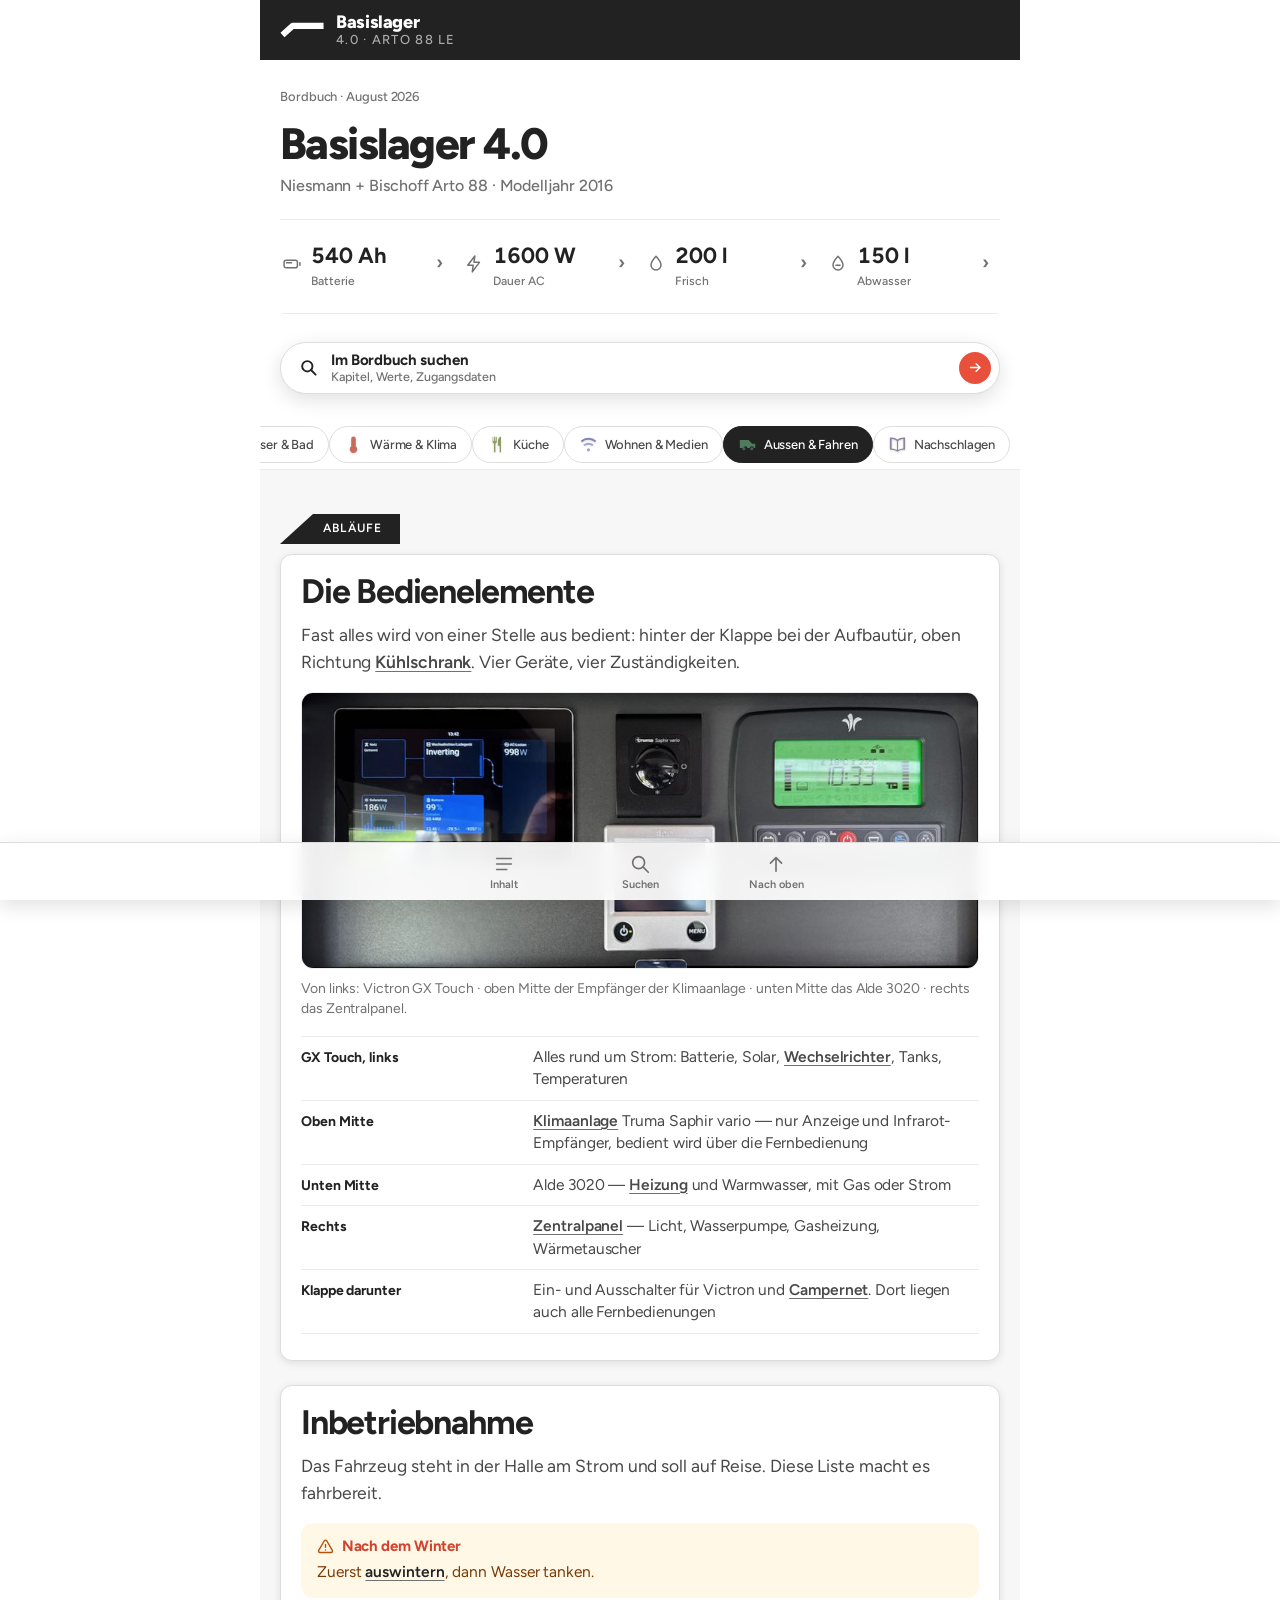
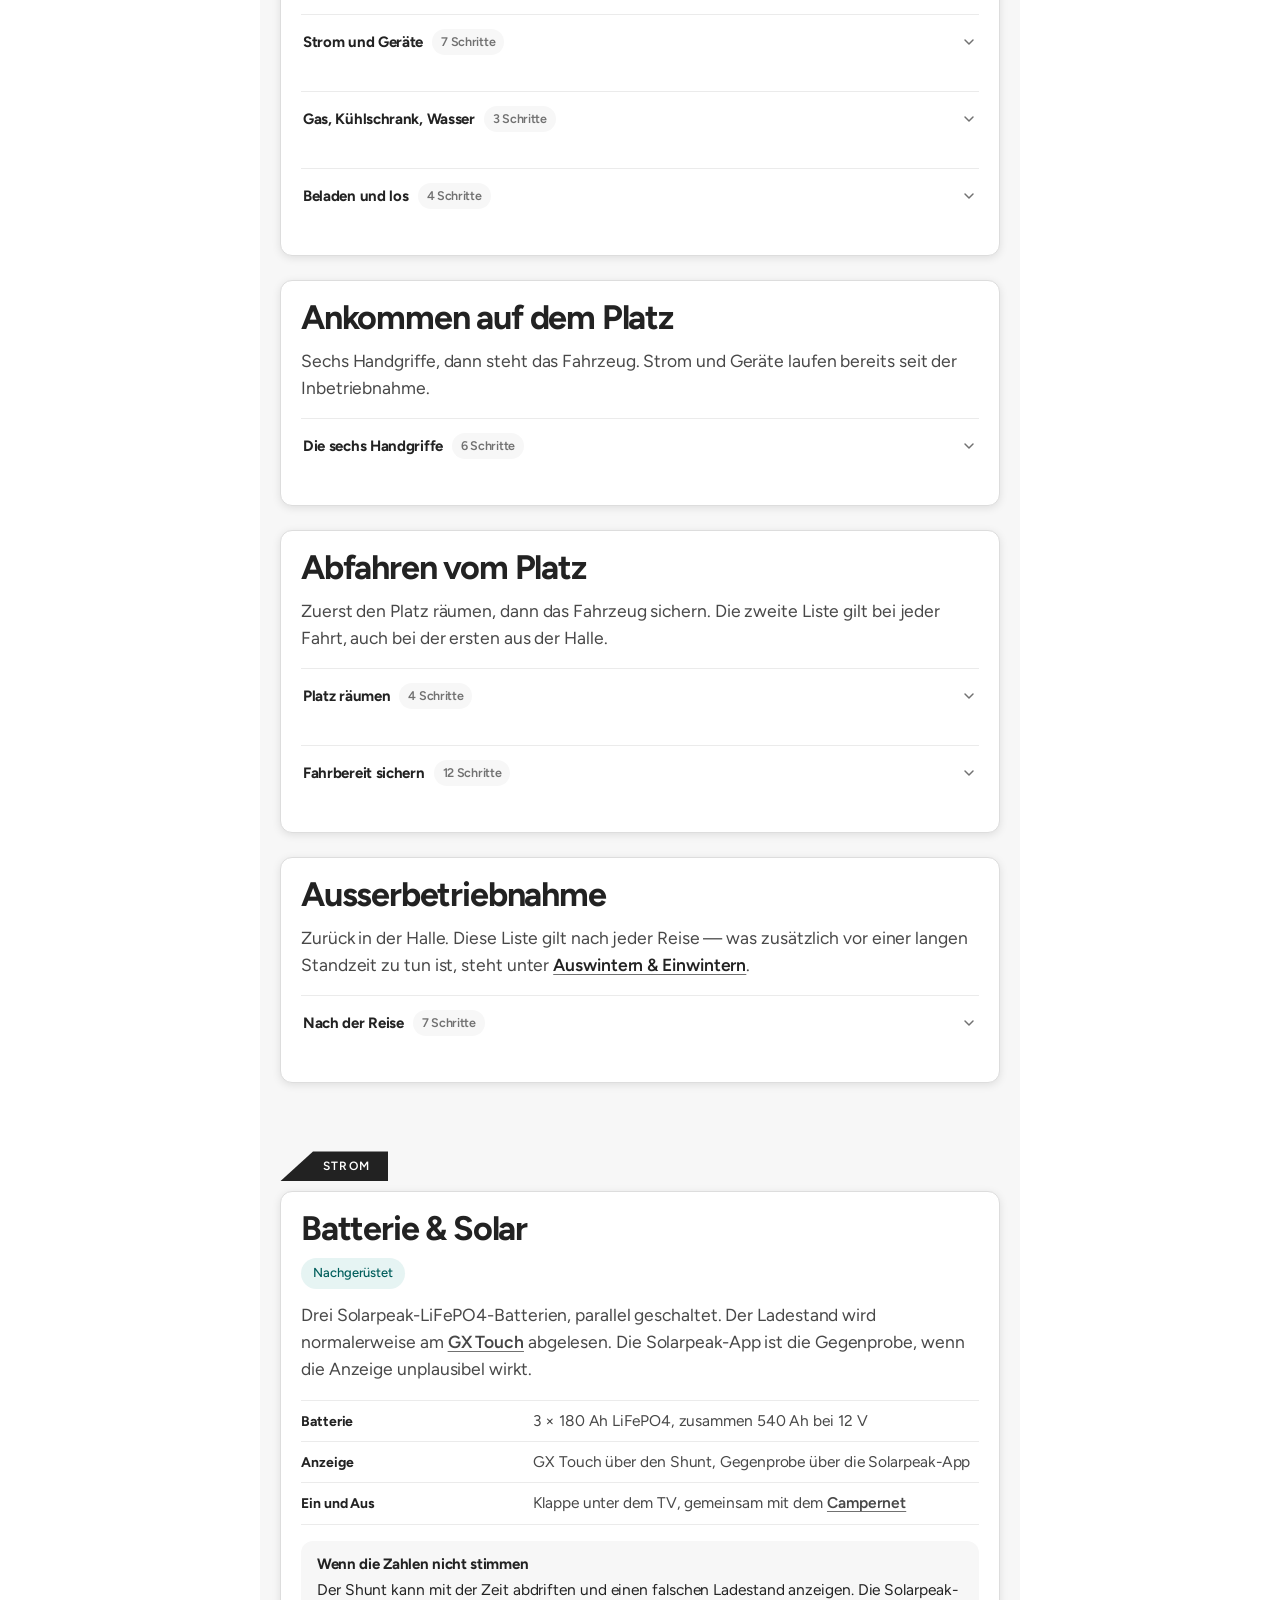
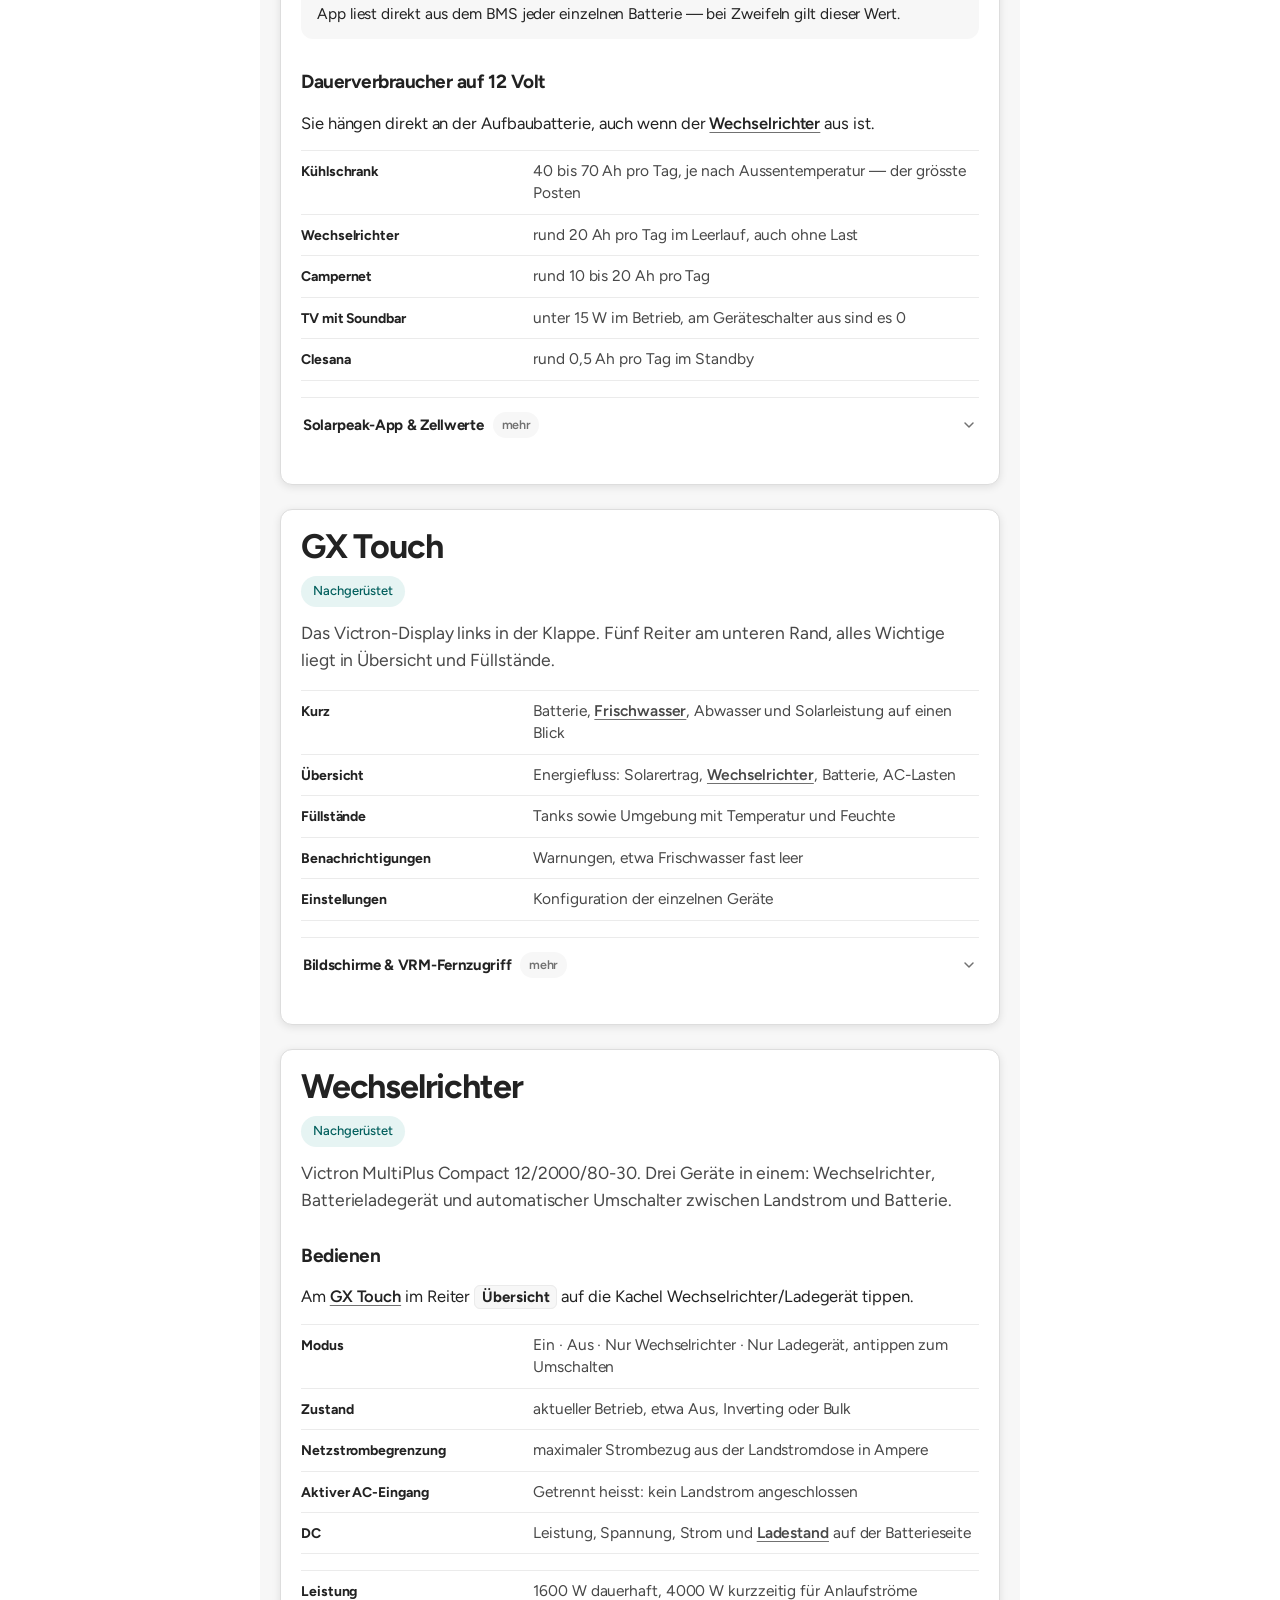
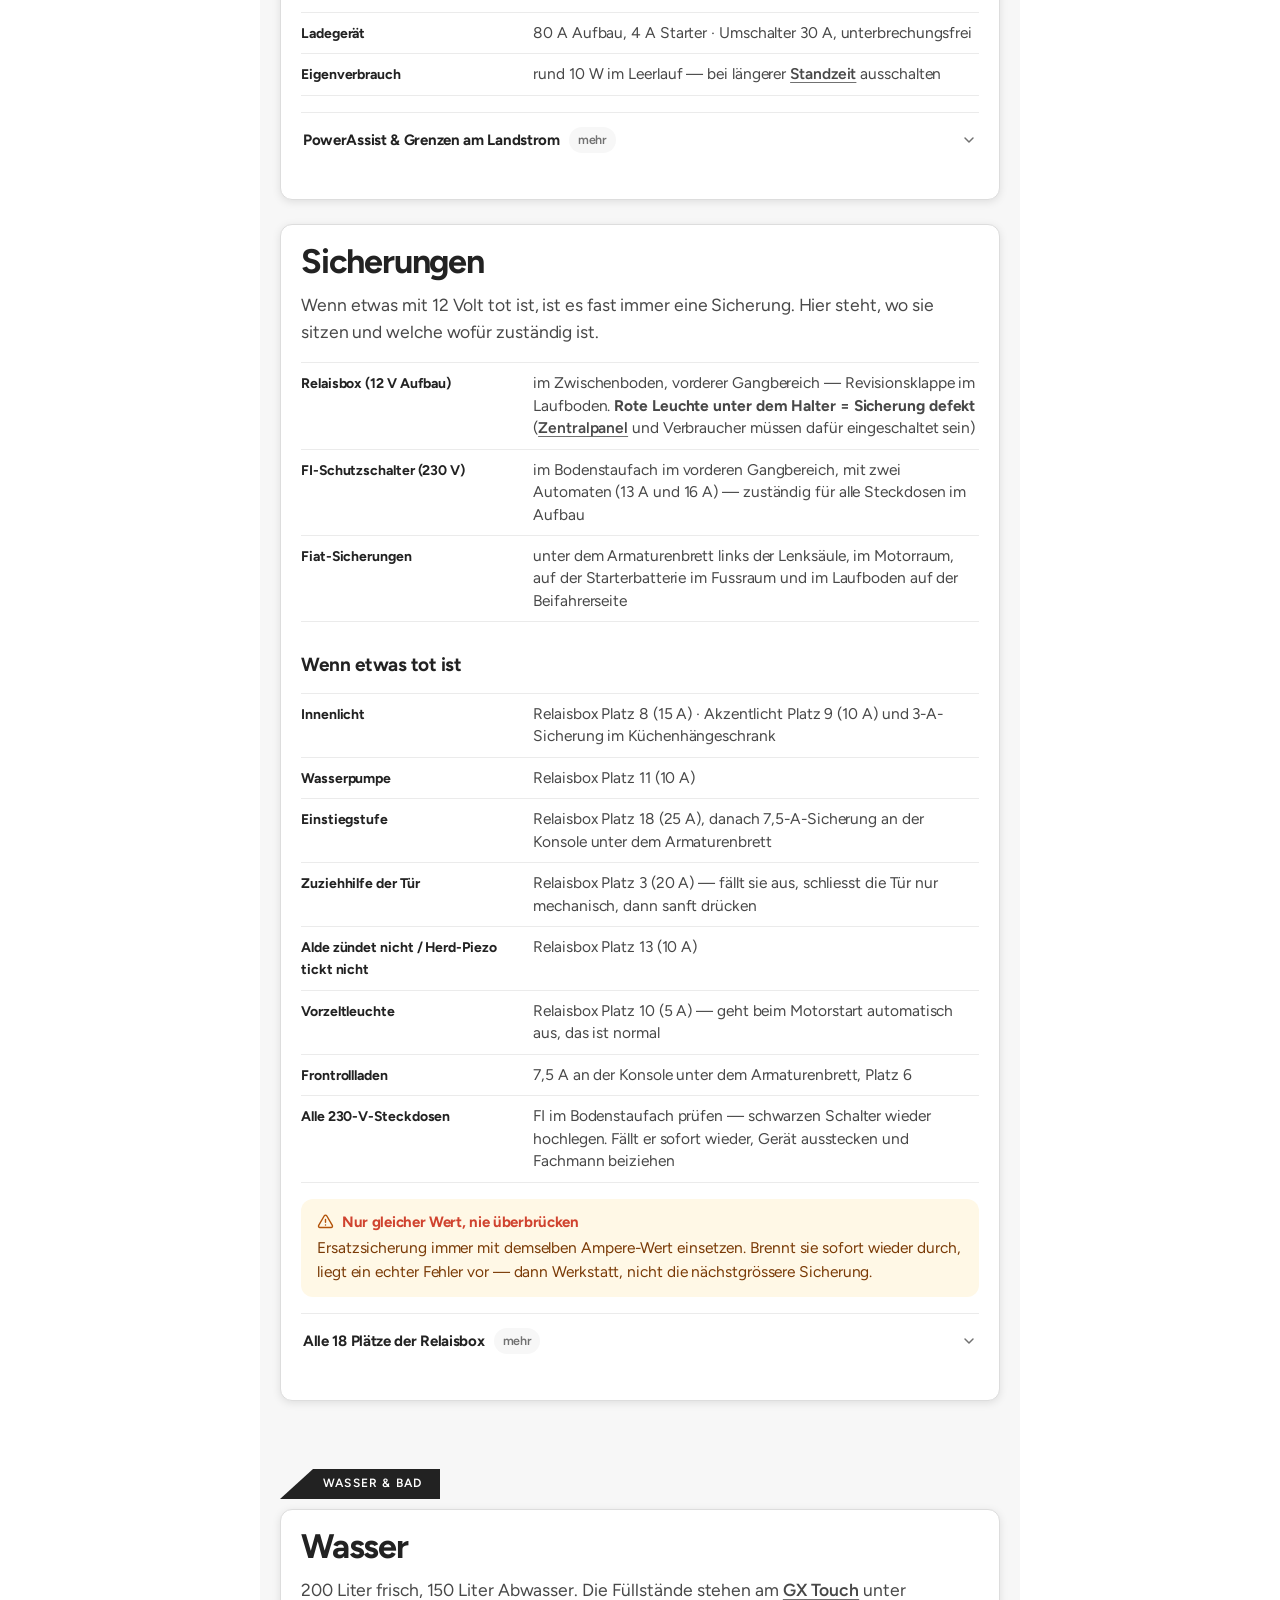
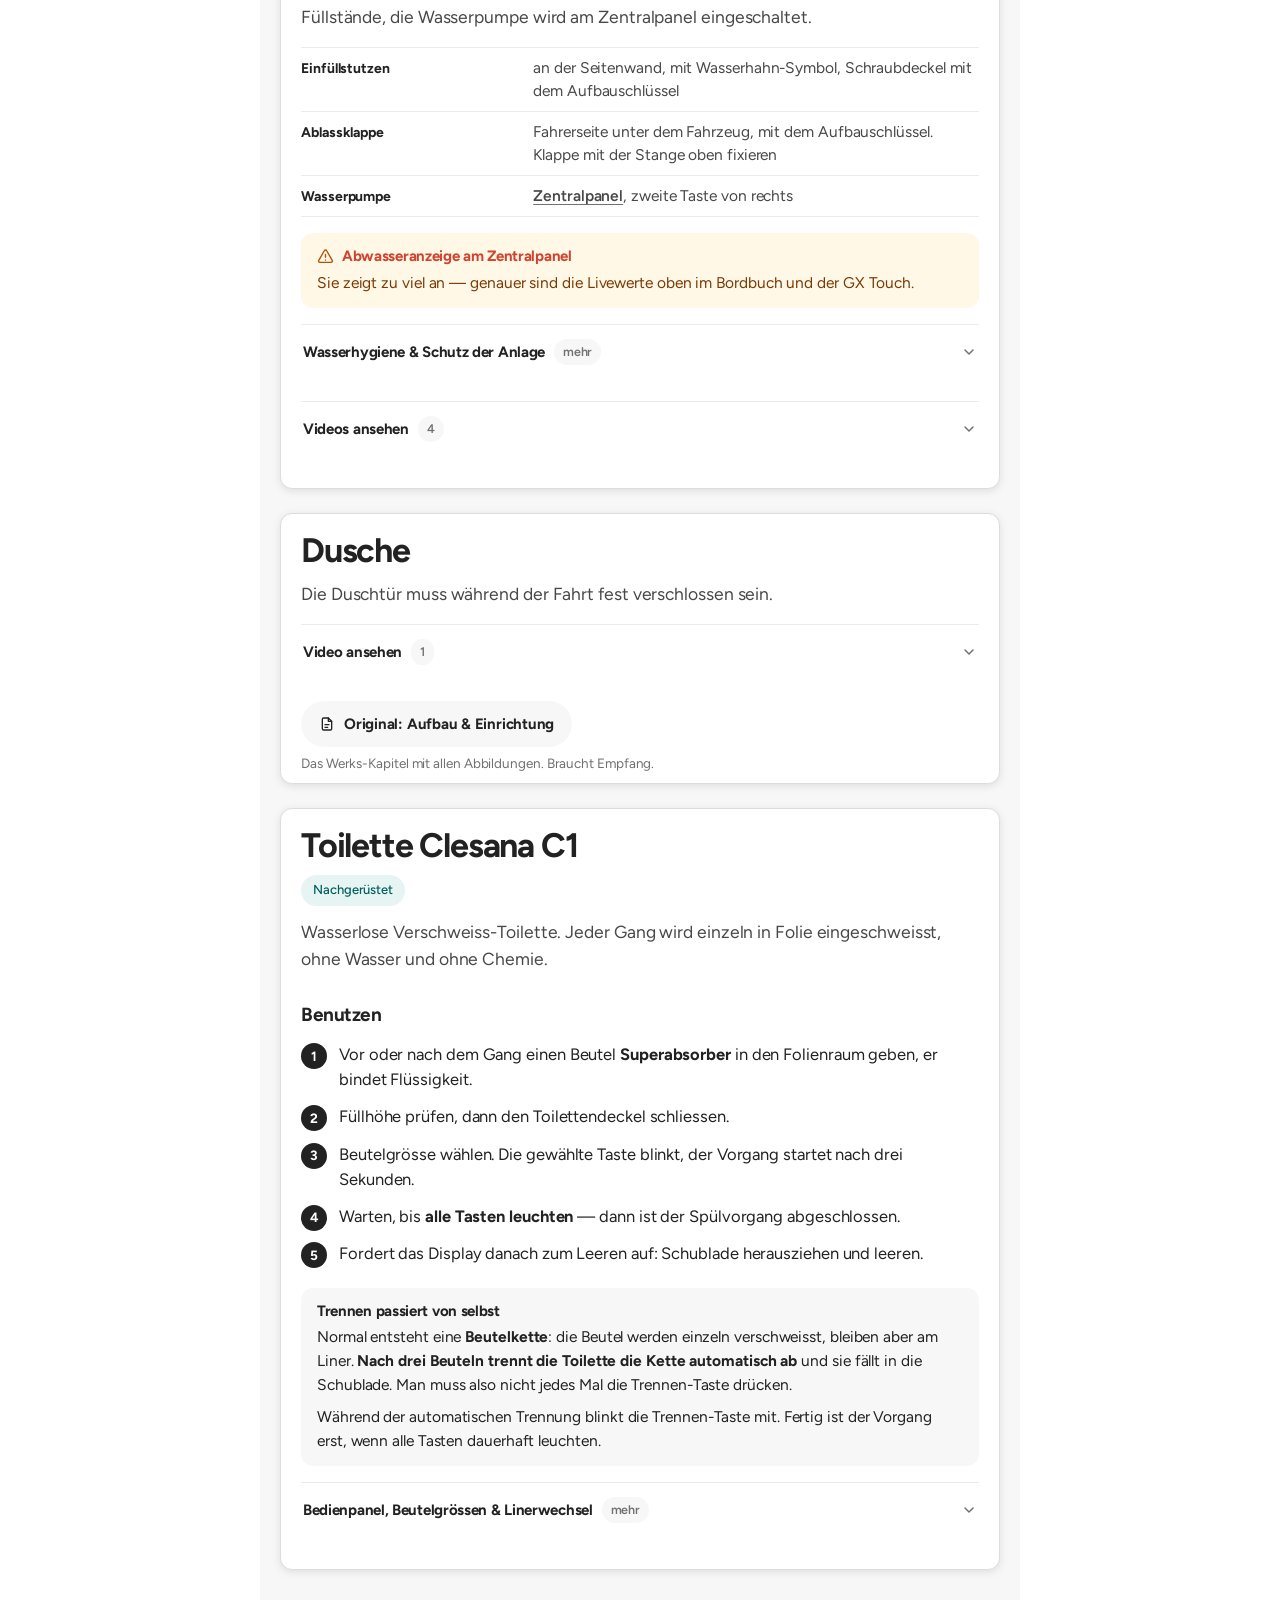
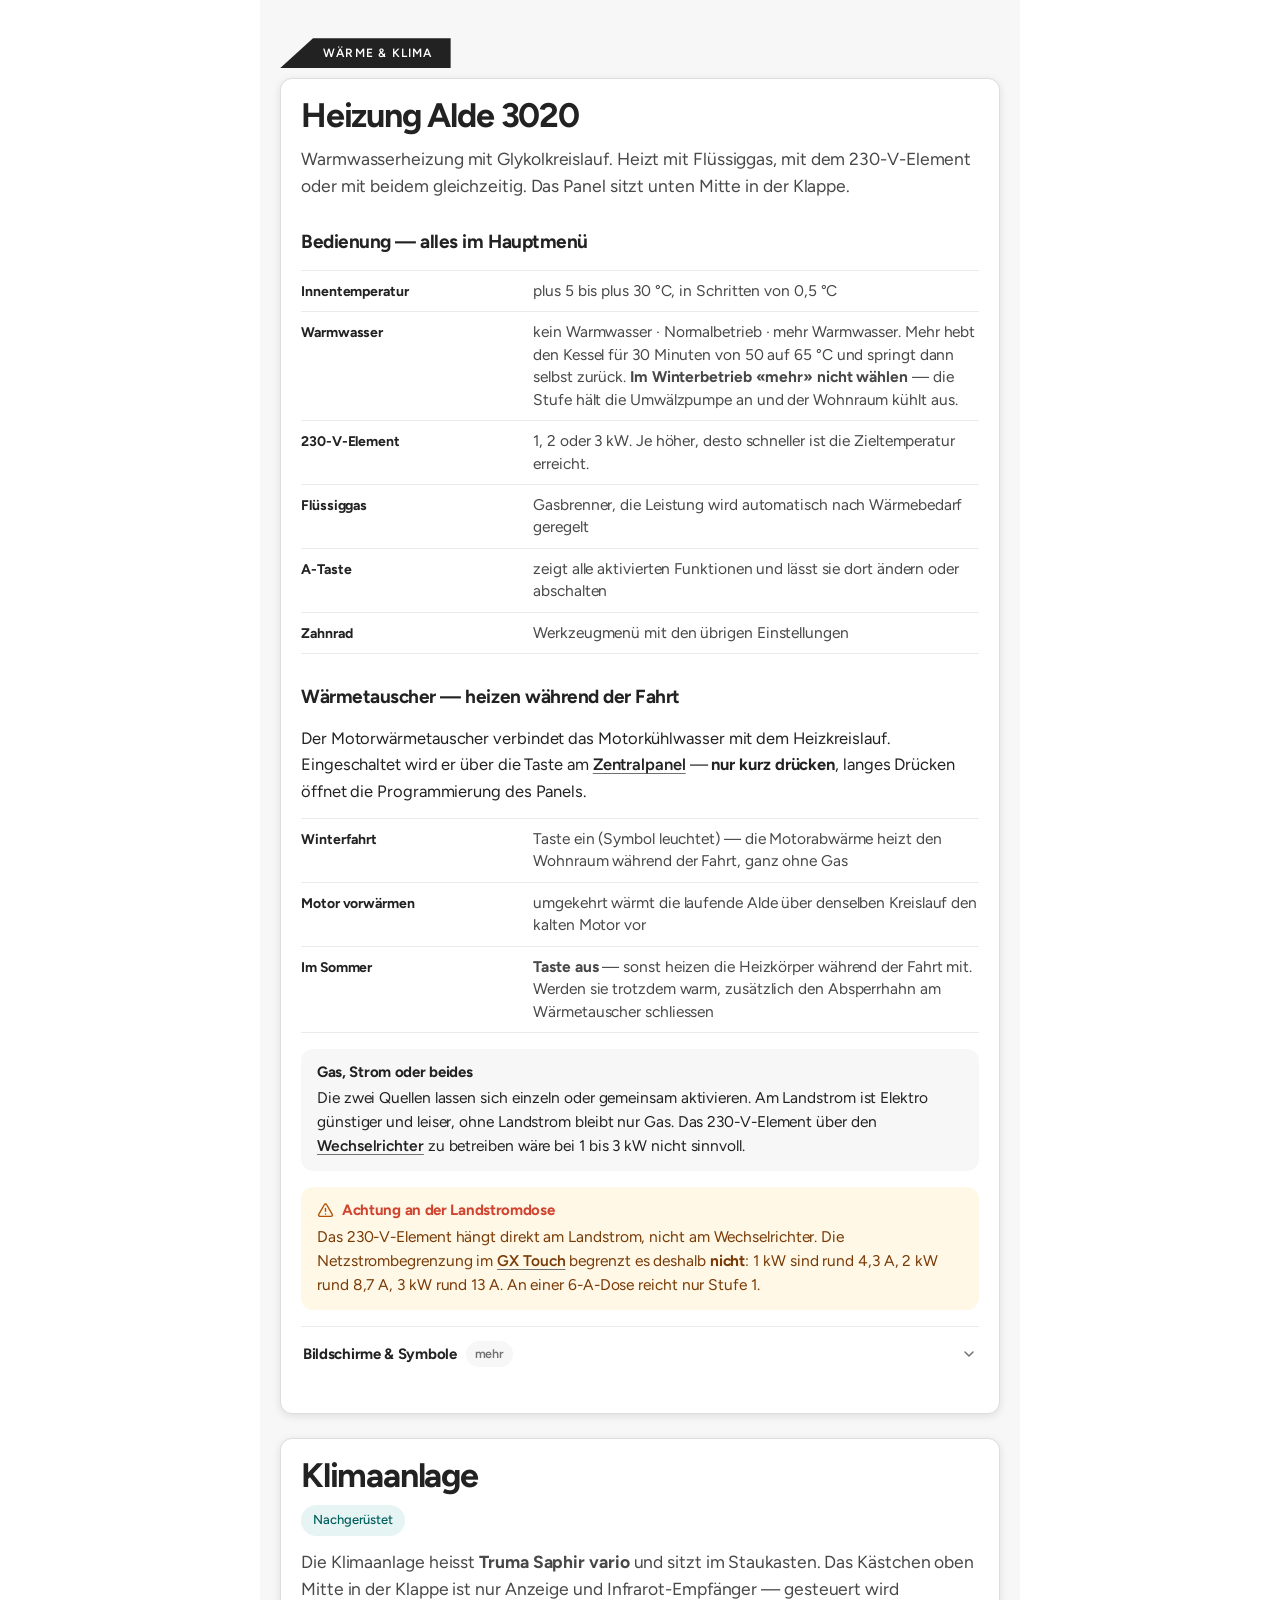
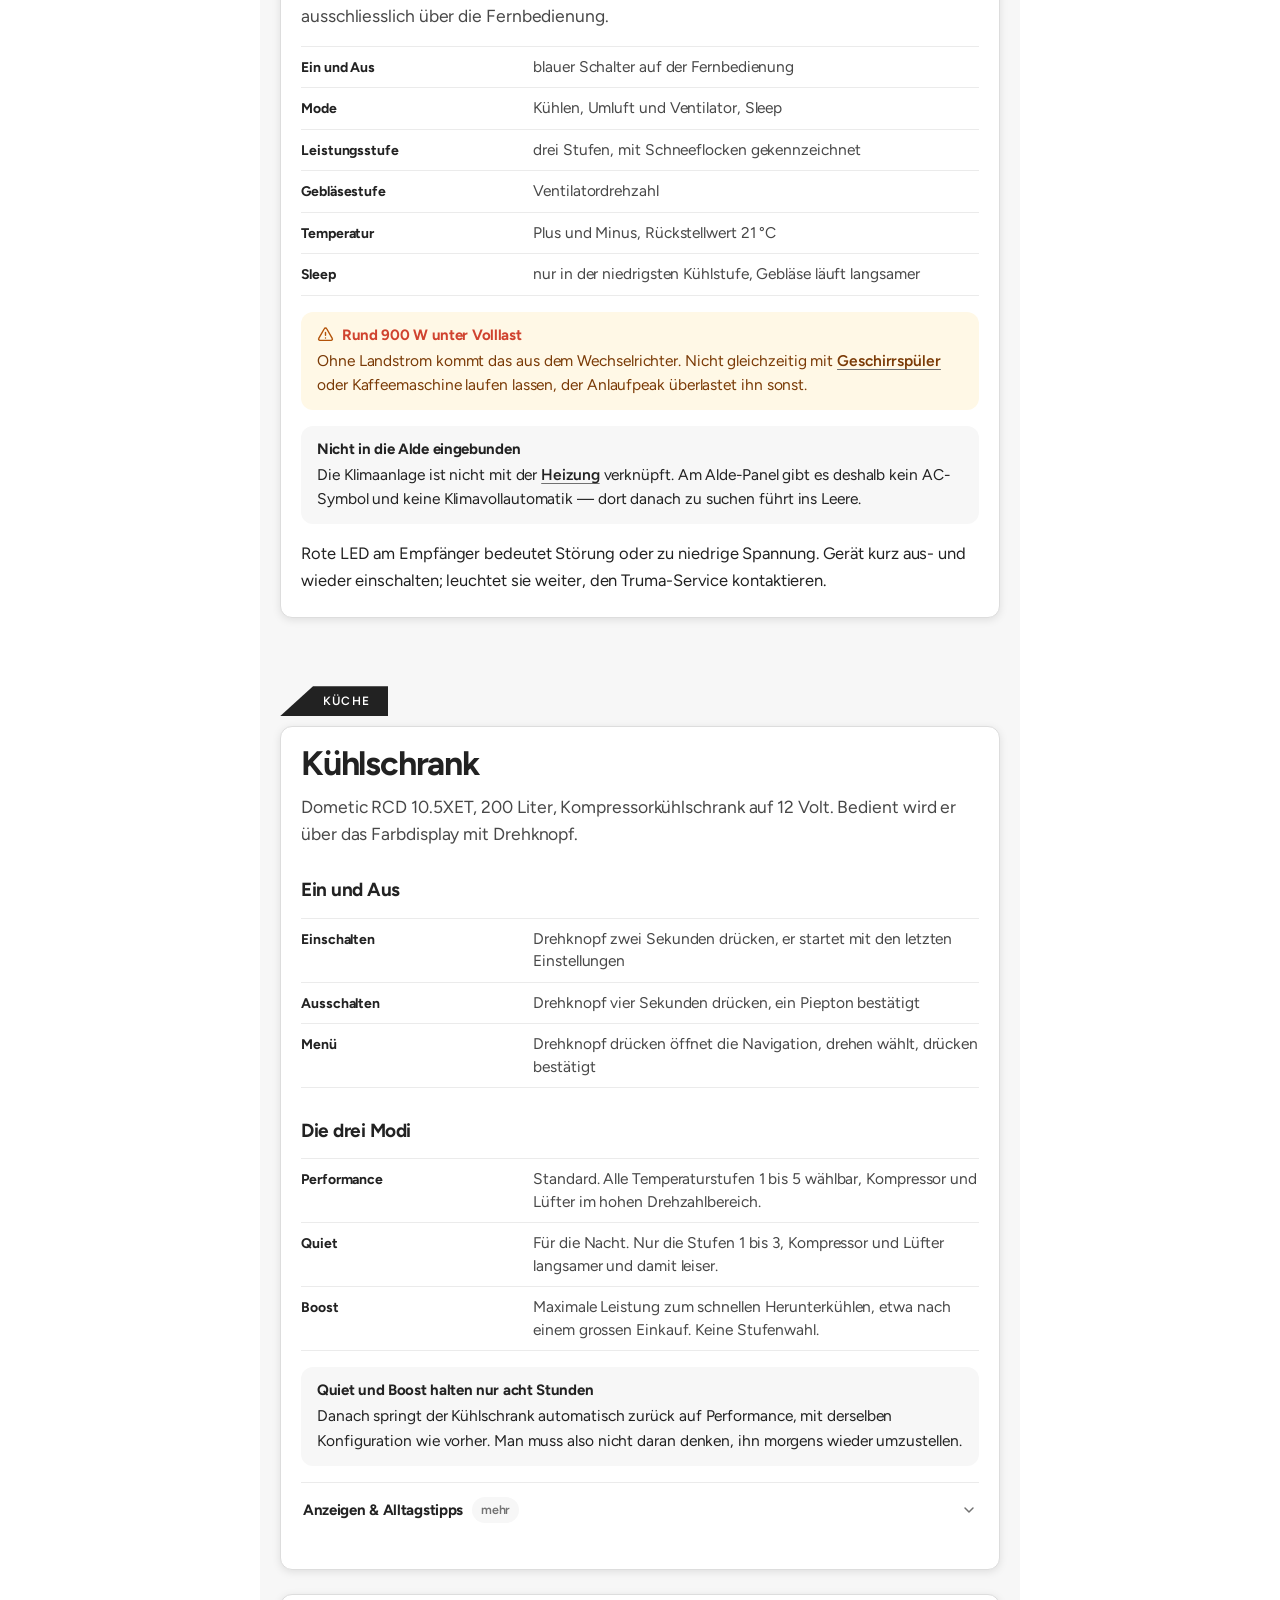
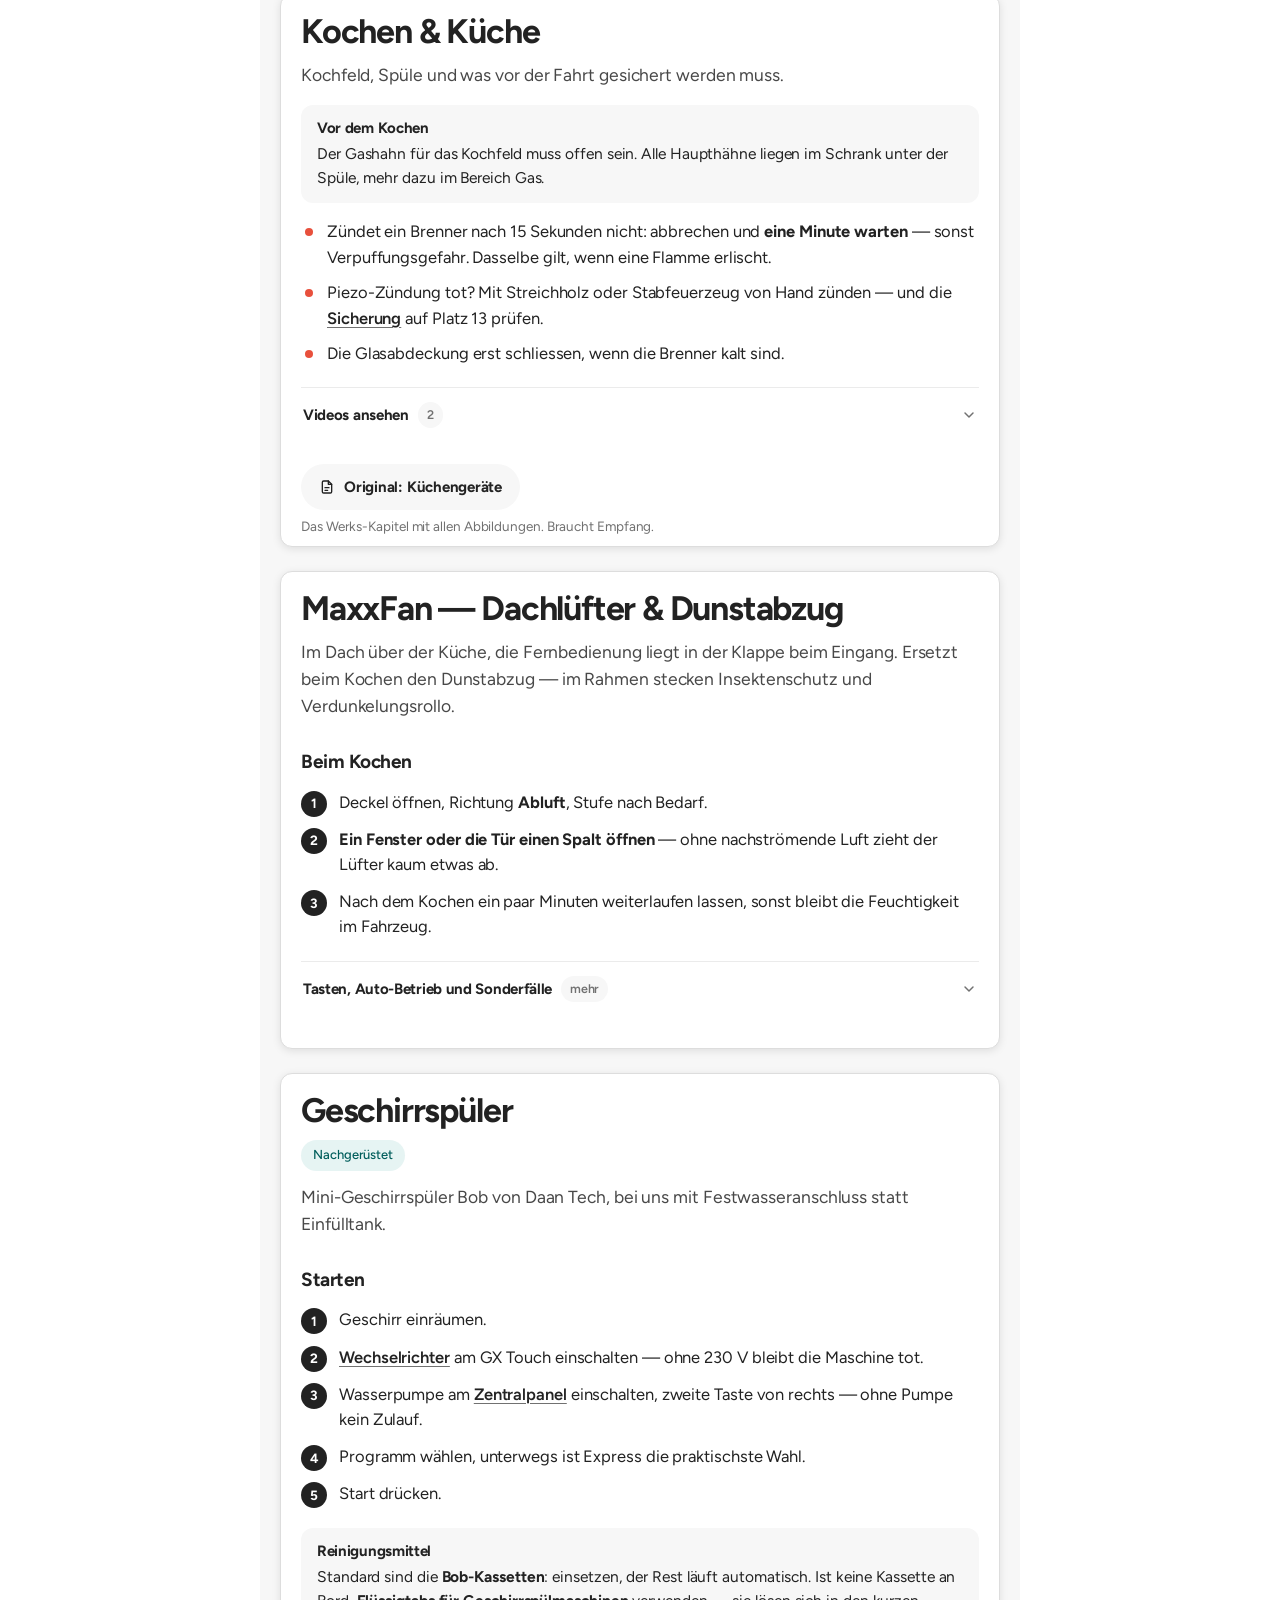
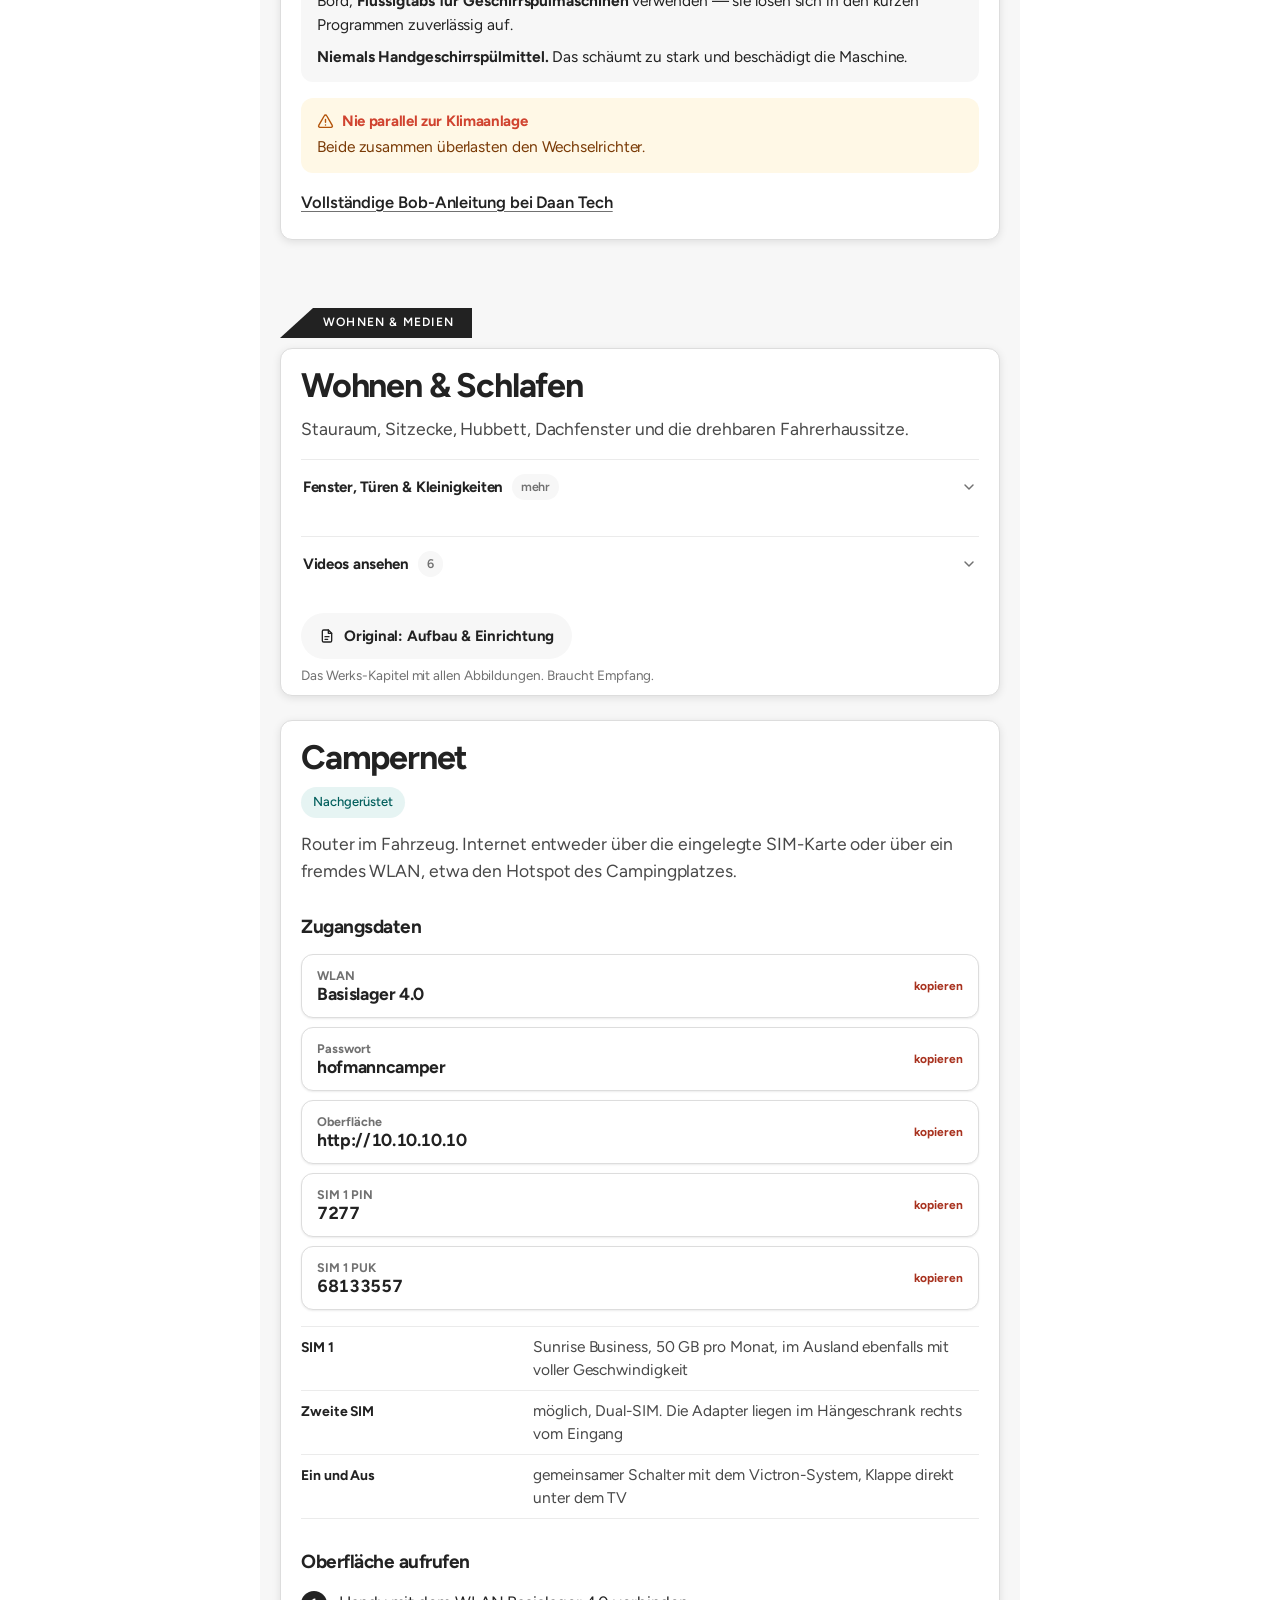
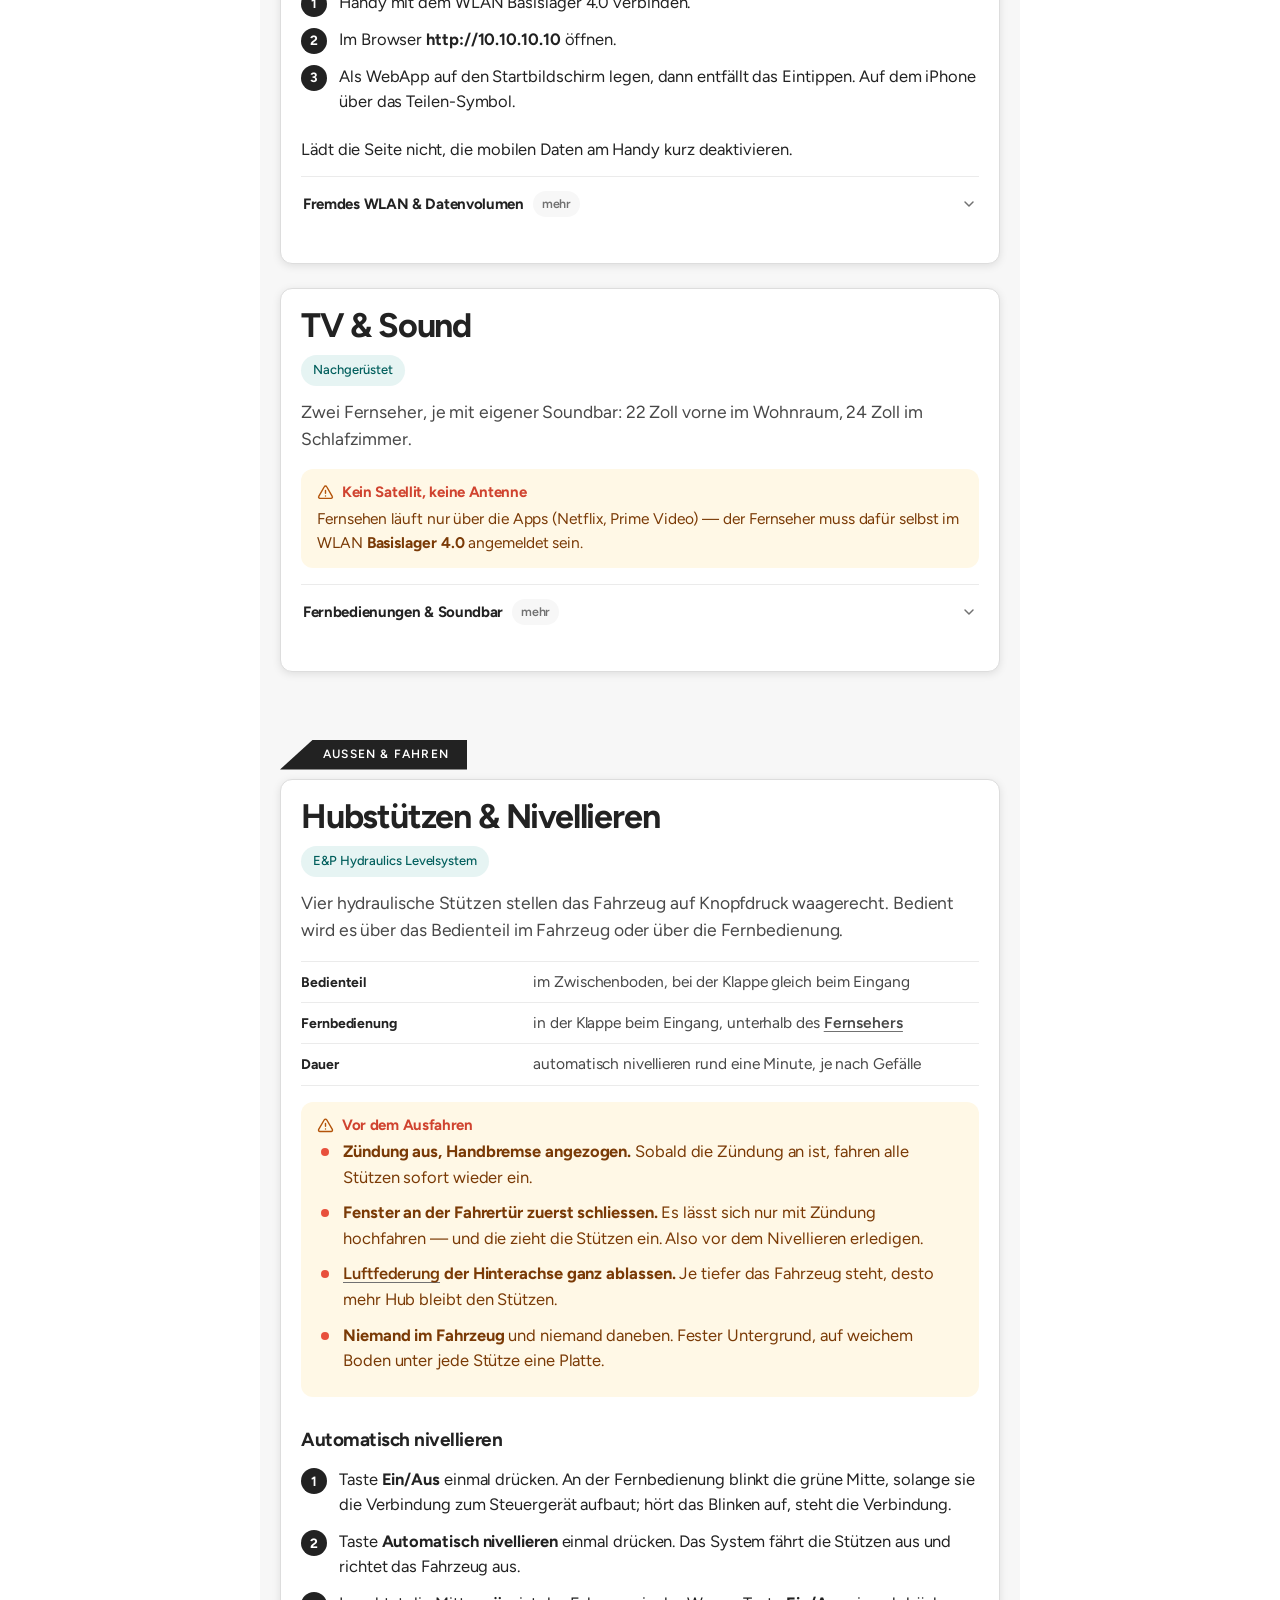
==== index.html @ 19deace1 "Landstrom-Anzeige neben dem Batteriezustand Der Worker laesst neu vier weitere Kennungen des MultiPl" ====
<!DOCTYPE html>
<html lang="de-CH">
<head>
<meta charset="utf-8">
<meta name="viewport" content="width=device-width, initial-scale=1, viewport-fit=cover">
<meta name="format-detection" content="telephone=no">
<meta name="theme-color" content="#222222">
<meta name="apple-mobile-web-app-capable" content="yes">
<meta name="apple-mobile-web-app-status-bar-style" content="default">
<meta name="apple-mobile-web-app-title" content="Basislager 4.0">
<meta name="description" content="Persönliches Bordbuch für den Niesmann + Bischoff Arto 88.">
<meta name="robots" content="noindex, nofollow, noarchive, nosnippet">
<link rel="manifest" href="manifest.webmanifest">
<link rel="stylesheet" href="assets/tokens.css">
<link rel="apple-touch-icon" href="icon-180.png">
<link rel="icon" type="image/svg+xml" href="assets/logo/favicon.svg">
<link rel="icon" type="image/png" sizes="32x32" href="assets/logo/favicon-32.png">
<link rel="icon" type="image/png" sizes="192x192" href="icon-192.png">
<link rel="icon" type="image/png" sizes="512x512" href="icon-512.png">
<title>Basislager 4.0 — Bordbuch</title>
<style>
@font-face{font-family:'Figtree';font-style:normal;font-display:swap;font-weight:300 900;src:url([data-uri]) format('woff2-variations');}
:root{
  /* Die historischen Namen zeigen auf die CD-Tokens aus assets/tokens.css —
     eine Quelle der Wahrheit, das Bordbuch behaelt seine Vokabeln. */
  --rausch:var(--bl-signal);--rausch-dk:var(--bl-signal-hover);--rausch-text:var(--bl-signal-text);
  --ink:var(--bl-ink);--ink2:var(--bl-text);--grey:var(--bl-muted);--grey2:var(--bl-muted);
  --line:var(--bl-border);--line2:var(--bl-hairline);--paper:var(--bl-surface);--soft:var(--bl-canvas);
  --warn:var(--bl-warn-bg);--warn-line:var(--bl-warn);--tip:var(--bl-canvas);--tip-line:var(--bl-hairline);--tip-ink:var(--bl-ink);
  --mark:#FFE8AD;--ok:var(--bl-retro);
  --f:"Figtree",-apple-system,BlinkMacSystemFont,"Segoe UI",Roboto,sans-serif;
  --r:12px;--rs:12px;
  --cta:var(--bl-signal);   /* Verlaeufe sind im CD verboten */
  --sh:var(--bl-shadow-sm);
  --shx:var(--bl-shadow-lg);
  --brand:url([data-uri]);
  --cat:74px;--dock:calc(58px + env(safe-area-inset-bottom));--gut:20px;
}
*{box-sizing:border-box;-webkit-tap-highlight-color:transparent}
/* Die Wurzelgroesse folgt der iOS-Textgroesse: font:-apple-system-body
   setzt sie auf die vom Nutzer gewaehlte Lesegroesse (Standard 17px).
   Browser, die das nicht kennen, behalten die 17px davor. */
html{-webkit-text-size-adjust:100%;text-size-adjust:100%;scroll-behavior:smooth;
  font-size:17px;font:-apple-system-body}
@media (prefers-reduced-motion:reduce){html{scroll-behavior:auto}}
body{margin:0;background:var(--paper);color:var(--ink);font-family:var(--f);
  font-size:0.9706rem;line-height:1.6;-webkit-font-smoothing:antialiased;overflow-x:hidden;
  letter-spacing:-.005em}
.wrap{max-width:760px;margin:0 auto;background:var(--bl-canvas)}
.pad{padding:0 max(var(--gut),env(safe-area-inset-left)) var(--dock) max(var(--gut),env(safe-area-inset-right))}
img{max-width:100%;height:auto}

/* ---------- Kopf ---------- */
.kopfband{display:flex;align-items:center;gap:12px;background:var(--bl-ink);color:#fff;
  min-height:60px;padding:calc(6px + env(safe-area-inset-top)) var(--gut) 6px}
.kopfband .bandmark{width:44px;height:16px;flex:0 0 auto}
.kopfband .wm{display:flex;flex-direction:column;line-height:1.15}
.kopfband .wm b{font-size:1.0588rem;font-weight:800;letter-spacing:-.02em}
.kopfband .wm i{font-style:normal;font-size:0.7647rem;font-weight:500;letter-spacing:.1em;
  color:rgba(255,255,255,.62);text-transform:uppercase}

.hero{padding:22px var(--gut) 22px;background:var(--bl-surface)}
.hero .kicker{display:inline-flex;align-items:center;font-size:0.7647rem;font-weight:500;
  color:var(--bl-muted);margin:0 0 12px}
.hero h1{font-size:clamp(32px,8.4vw,44px);font-weight:800;line-height:1.08;letter-spacing:-.035em;margin:0 0 6px}
.hero .sub{font-size:0.9412rem;color:var(--grey);margin:0 0 20px;font-weight:500}
.stats{display:grid;grid-template-columns:1fr 1fr;gap:8px}
@media(min-width:620px){.stats{grid-template-columns:repeat(4,1fr)}}
.stats{border-top:0.5px solid var(--bl-hairline);padding-top:14px}
.stat{display:grid;grid-template-columns:auto 1fr;grid-template-rows:auto auto;
  column-gap:9px;row-gap:1px;align-items:center;padding:4px 2px;background:none;border:0}
.stat svg{grid-row:1/3;width:20px;height:20px;stroke:var(--bl-muted);fill:none;stroke-width:1.8;
  stroke-linecap:round;stroke-linejoin:round}
.stat b{font-size:1.2941rem;font-weight:700;letter-spacing:0;align-self:end;font-variant-numeric:tabular-nums}
.stat span{color:var(--grey);font-weight:500;font-size:0.7059rem;letter-spacing:0;align-self:start;
  line-height:1.3}
.hero .stat[data-mess]{cursor:pointer;position:relative;padding-right:26px}
.hero .stat[data-mess]:active{background:var(--line2)}
/* Das Pfeilchen verraet, dass die Kachel ins Kapitel fuehrt. */
.hero .stat[data-mess]::after{content:"›";position:absolute;right:11px;top:50%;
  transform:translateY(-52%);font-size:1.1176rem;font-weight:600;color:var(--grey2)}

/* Suchleiste im Kopf — Anmutung wie die Suchzeile der Airbnb-App */
.sbar{display:flex;align-items:center;gap:13px;width:100%;margin:20px 0 4px;padding:8px 8px 8px 18px;
  background:var(--bl-surface);border:0.5px solid var(--bl-border);border-radius:var(--bl-radius-pill);cursor:pointer;
  font-family:inherit;color:inherit;text-align:left;box-shadow:var(--bl-shadow-lg)}
.sbar .sgo{flex:0 0 32px;width:32px;height:32px;border-radius:50%;background:var(--bl-signal);
  display:grid;place-items:center;margin-left:auto}
.sbar .sgo svg{width:15px;height:15px;stroke:#fff;stroke-width:2.4;fill:none;stroke-linecap:round;stroke-linejoin:round}
.sbar:active{box-shadow:var(--shx)}
.sbar svg{width:19px;height:19px;flex:0 0 19px;stroke:var(--ink);fill:none;stroke-width:2.4;
  stroke-linecap:round}
.sbar .sb{display:flex;flex-direction:column;line-height:1.25;min-width:0}
.sbar .sb b{font-size:0.8824rem;font-weight:700;letter-spacing:-.02em}
.sbar .sb small{font-size:0.7353rem;font-weight:500;color:var(--grey)}

/* ---------- Kategorieleiste ---------- */
.cats{position:sticky;top:0;z-index:40;background:rgba(255,255,255,.96);
  -webkit-backdrop-filter:saturate(180%) blur(10px);backdrop-filter:saturate(180%) blur(10px);
  border-bottom:1px solid var(--line2);display:flex;overflow-x:auto;overflow-y:hidden;
  -webkit-overflow-scrolling:touch;scrollbar-width:none;
  padding:0 max(10px,env(safe-area-inset-right)) 0 max(10px,env(safe-area-inset-left))}
.cats::-webkit-scrollbar{display:none}
.cat{flex:0 0 auto;display:flex;flex-direction:row;align-items:center;gap:7px;
  padding:8px 14px;border:0.5px solid var(--bl-border);background:var(--bl-surface);cursor:pointer;
  color:var(--bl-text);border-radius:var(--bl-radius-pill);font-family:inherit;margin:6px 0}
.cat.on{background:var(--bl-ink);border-color:var(--bl-ink);color:#fff}
.cat svg{width:23px;height:23px;stroke:currentColor;fill:none;stroke-width:1.7;
  stroke-linecap:round;stroke-linejoin:round}
/* Symbolsatz: gezeichnet als Grundform, flaechig wo Flaeche besser traegt.
   Immer nur einer von beiden ist sichtbar. */
.ic-vol{display:none}

/* Hauptsymbole flaechig und dezent farbig, mit weichem Schatten fuer Tiefe */
.cat .ic-lin{display:none}
.cat .ic-vol{display:block;width:19px;height:19px;fill:currentColor;stroke:none;
  filter:drop-shadow(0 1px 1px rgba(0,0,0,.18));opacity:.85;
  transition:opacity .15s ease}
.cat.on .ic-vol{opacity:1;filter:none}
.cat .ic-vol .ak{fill:currentColor;opacity:.72}
.cat .ic-vol .rt{fill:currentColor;opacity:.85}
.cat[data-cat="start"] .ic-vol{color:#C1663F}
.cat[data-cat="strom"] .ic-vol{color:#D2942A}
.cat[data-cat="wasser"] .ic-vol{color:#3A7CA8}
.cat[data-cat="klima"] .ic-vol{color:#C0533F}
.cat[data-cat="kueche"] .ic-vol{color:#7A8B4A}
.cat[data-cat="bad"] .ic-vol{color:#4E9A96}
.cat[data-cat="medien"] .ic-vol{color:#6B6FA8}
.cat[data-cat="gas"] .ic-vol{color:#C0453A}
.cat[data-cat="wohnen"] .ic-vol{color:#A0713F}
.cat[data-cat="aussen"] .ic-vol{color:#4F7A5B}
.cat[data-cat="info"] .ic-vol{color:#7A6E8C}
.cat span{color:inherit;font-size:0.7647rem;font-weight:500;white-space:nowrap;letter-spacing:-.01em}
@media (prefers-reduced-motion:reduce){.cat .ic-vol{transition:none}}

/* ---------- Untere Leiste ---------- */
.dock{position:fixed;left:0;right:0;bottom:0;z-index:45;background:rgba(255,255,255,.92);
  box-shadow:var(--bl-shadow-lg);
  -webkit-backdrop-filter:blur(8px);backdrop-filter:blur(8px);
  border-top:1px solid var(--line);display:flex;
  padding:0 env(safe-area-inset-right) env(safe-area-inset-bottom) env(safe-area-inset-left)}
.dock button{flex:1;display:flex;flex-direction:column;align-items:center;justify-content:center;
  gap:3px;height:57px;border:0;background:none;cursor:pointer;color:var(--grey);font-family:inherit}
.dock button svg{width:22px;height:22px;stroke:currentColor;fill:none;stroke-width:1.8;
  stroke-linecap:round;stroke-linejoin:round}
.dock button span{font-size:0.6471rem;font-weight:600}
.dock button:active{color:var(--bl-ink)}


.bandmark-leer{display:block;width:76px;height:26px;color:var(--bl-border);margin:0 0 14px}
/* ---------- Frag das Bordbuch ---------- */

/* Verlauf */
#flog{padding:18px var(--gut) 8px}
.fq,.fa{max-width:88%;font-size:0.9412rem;line-height:1.55;margin:0 0 14px}
.fq{margin-left:auto;background:var(--cta);color:#fff;border-radius:18px 18px 5px 18px;
  padding:10px 15px;font-weight:500}
.fa{background:var(--soft);border-radius:18px 18px 18px 5px;padding:12px 15px;color:var(--ink)}
.fa p{margin:0 0 9px}
.fa p:last-child{margin-bottom:0}
.fa ol,.fa ul{margin:0 0 9px;padding-left:20px}
.fa li{margin-bottom:5px}
.fkap{display:flex;flex-wrap:wrap;gap:7px;margin:-6px 0 15px}
.fkap button{border:1px solid var(--line);background:var(--paper);border-radius:99px;
  padding:6px 13px;font-family:inherit;font-size:0.7941rem;font-weight:600;
  color:var(--rausch-text);cursor:pointer}
.fkap button:active{background:var(--soft)}
.ffehler{background:var(--warn);border:1px solid var(--warn-line);border-radius:14px;
  padding:12px 15px;font-size:0.8824rem;line-height:1.5;margin:0 0 14px;color:var(--ink)}

/* Warten */
.fdenkt{display:flex;gap:5px;padding:15px;background:var(--soft);
  border-radius:18px 18px 18px 5px;width:fit-content;margin:0 0 14px}
.fdenkt i{width:7px;height:7px;border-radius:50%;background:var(--grey);
  animation:fpuls 1.3s ease-in-out infinite}
.fdenkt i:nth-child(2){animation-delay:.18s}
.fdenkt i:nth-child(3){animation-delay:.36s}
@keyframes fpuls{0%,60%,100%{opacity:.28;transform:translateY(0)}30%{opacity:1;transform:translateY(-3px)}}
@media (prefers-reduced-motion:reduce){.fdenkt i{animation:none;opacity:.5}}

/* Leerer Zustand mit Beispielen */
.fstart{padding:6px 0 0}
.fstart .brand{width:42px;height:42px;margin-bottom:12px}
.fstart h3{font-size:1.1176rem;font-weight:700;letter-spacing:-.02em;margin:0 0 6px}
.fstart .vor{font-size:0.8824rem;color:var(--grey);line-height:1.5;margin:0 0 18px}
.fstart b{display:block;font-size:0.7353rem;font-weight:700;color:var(--grey);margin-bottom:10px}
.fstart span{display:block;border:1px solid var(--line);border-radius:14px;padding:11px 15px;
  margin-bottom:8px;font-size:0.8824rem;font-weight:500;cursor:pointer;line-height:1.4}
.fstart span:active{background:var(--soft)}
.fnote{font-size:0.7353rem;color:var(--grey2);line-height:1.5;margin:14px 0 0}

/* Bruecke von der Suche zum Assistenten */
.sfragezu{padding:4px var(--gut) 14px;border-bottom:1px solid var(--line2)}
.sfrage{display:block;width:100%;border:0;border-radius:8px;background:var(--cta);color:#fff;
  font-family:inherit;font-size:0.9118rem;font-weight:700;padding:13px 16px;cursor:pointer}
.sfrage:active{filter:brightness(.93)}
.sfragezu small{display:block;margin-top:8px;font-size:0.7353rem;color:var(--grey);line-height:1.5}
.fzursuche{display:block;margin-top:10px;border:1px solid var(--warn-line);border-radius:8px;
  background:var(--paper);font-family:inherit;font-size:0.8529rem;font-weight:600;color:var(--ink);
  padding:10px 14px;cursor:pointer}
.ffehler p{margin:0}

/* Eingabe unten, wie in einem Sprachfenster */
.ffoot{flex:0 0 auto;display:flex;align-items:center;gap:10px;border-top:1px solid var(--line2);
  padding:12px max(var(--gut),env(safe-area-inset-right)) calc(12px + env(safe-area-inset-bottom)) max(var(--gut),env(safe-area-inset-left))}
.ffoot .sfield{flex:1}
#finput{flex:1;min-width:0;border:0;outline:0;background:transparent;color:var(--ink);
  font-family:inherit;font-size:0.9412rem;font-weight:500;-webkit-appearance:none;appearance:none}
#finput::placeholder{color:var(--grey2);font-weight:400}
.fsend{flex:0 0 auto;width:44px;height:44px;border:0;border-radius:50%;background:var(--cta);
  color:#fff;display:grid;place-items:center;cursor:pointer}
.fsend:disabled{background:var(--line);color:var(--grey2);cursor:default}
.fsend svg{width:19px;height:19px;stroke:currentColor;fill:none;stroke-width:2.2;
  stroke-linecap:round;stroke-linejoin:round}

/* ---------- Overlays ----------
   Auf dem Telefon fuellen die Fenster den Bildschirm. Ab Tabletbreite
   werden sie zu zentrierten Dialogen — ein bildschirmfuellendes Suchfeld
   auf einem iPad waere eine leere Riesenflaeche. Der grosse Schatten
   dunkelt zugleich den Hintergrund ab. */
.ovl{position:fixed;left:0;right:0;top:0;height:100%;height:100dvh;z-index:70;
  background:var(--paper);display:none;flex-direction:column}
@media(min-width:700px){
  .ovl{left:50%;right:auto;top:6dvh;height:auto;max-height:86dvh;
    width:min(620px,92vw);transform:translateX(-50%);
    border-radius:16px;border:1px solid var(--line2);overflow:hidden;
    box-shadow:0 0 0 100vmax rgba(20,25,32,.42), 0 24px 70px rgba(0,0,0,.30)}
  .dock{justify-content:center;gap:6px}
  .dock button{flex:0 0 130px}
}
@media(hover:hover){
  .hero .stat[data-mess]:hover{background:var(--line2)}
  .dock button:hover{color:var(--rausch-text)}
  .tocitem:hover,.shit:hover,.shint span:hover,.fstart span:hover{background:var(--soft)}
  .tile:hover,.cred:hover{background:var(--soft)}
}
.ovl.open{display:flex}
body.locked{position:fixed;left:0;right:0;width:100%;overflow:hidden}
.ovlbar{flex:0 0 auto;display:flex;align-items:center;gap:12px;
  padding:calc(12px + env(safe-area-inset-top)) max(var(--gut),env(safe-area-inset-right)) 12px max(var(--gut),env(safe-area-inset-left));
  border-bottom:1px solid var(--line2)}
.xbtn{flex:0 0 auto;width:36px;height:36px;border:0;background:var(--soft);border-radius:50%;
  display:grid;place-items:center;cursor:pointer;color:var(--ink)}
.xbtn svg{width:16px;height:16px;stroke:currentColor;stroke-width:2.2;fill:none;stroke-linecap:round}
.ovltitle{flex:1;font-size:1rem;font-weight:700;margin:0;letter-spacing:-.02em}
.ovlbody{flex:1;min-height:0;overflow-y:auto;-webkit-overflow-scrolling:touch;
  overscroll-behavior:contain;padding-bottom:calc(30px + env(safe-area-inset-bottom))}

/* Suchfeld */
.sfield{flex:1;display:flex;align-items:center;gap:9px;background:var(--soft);
  border:1px solid var(--line2);border-radius:99px;padding:0 15px;height:44px}
.sfield svg{width:17px;height:17px;stroke:var(--grey);fill:none;stroke-width:2;flex:0 0 17px}
#sinput{flex:1;min-width:0;border:0;outline:0;background:transparent;color:var(--ink);
  font-family:inherit;font-size:0.9412rem;font-weight:500;-webkit-appearance:none;appearance:none}
#sinput::placeholder{color:var(--grey2);font-weight:400}
#sinput::-webkit-search-cancel-button{-webkit-appearance:none;appearance:none}

/* Trefferliste */
.scount{font-size:0.7353rem;font-weight:700;color:var(--grey);padding:16px var(--gut) 4px;margin:0}
.shit{display:block;width:100%;text-align:left;background:none;border:0;cursor:pointer;
  border-bottom:1px solid var(--line2);padding:13px var(--gut);font-family:inherit;color:inherit}
.shit:active{background:var(--soft)}
.shit .sec{display:block;font-size:0.6765rem;font-weight:700;color:var(--rausch-text);margin-bottom:2px}
.shit .txt{display:block;font-size:0.9118rem;line-height:1.45;color:var(--ink2)}
.shit mark{background:var(--mark);color:var(--ink);border-radius:3px;padding:0 2px}
.sempty{padding:18px var(--gut);color:var(--grey);font-size:0.9412rem;margin:0}
.sempty b{color:var(--ink)}
.shint{padding:16px var(--gut)}
.shint b{display:block;font-size:0.7353rem;font-weight:700;color:var(--grey);margin-bottom:10px}
.shint span{display:inline-block;border:1px solid var(--line);border-radius:99px;
  padding:7px 14px;margin:0 7px 8px 0;font-size:0.8529rem;font-weight:500;cursor:pointer}
.shint span:active{background:var(--soft)}

/* Inhaltsverzeichnis */
.tocgrp{display:flex;align-items:center;gap:9px;padding:24px var(--gut) 10px;margin:0;
  font-size:0.7353rem;font-weight:700;letter-spacing:.01em;color:var(--bl-ink)}
.tocgrp svg{width:17px;height:17px;stroke:currentColor;fill:none;stroke-width:1.9;
  stroke-linecap:round;stroke-linejoin:round}
.tocitem{display:flex;align-items:center;gap:12px;width:100%;text-align:left;background:none;
  border:0;border-bottom:1px solid var(--line2);cursor:pointer;padding:14px var(--gut);
  font-family:inherit;color:inherit}
.tocitem:active{background:var(--soft)}
.tocitem .ti{flex:1;min-width:0}
.tocitem b{display:block;font-size:0.9706rem;font-weight:700;letter-spacing:-.02em}
.tocitem .td{display:block;font-size:0.8529rem;line-height:1.4;color:var(--grey);margin-top:2px}
.tocitem .tv{flex:0 0 auto;font-size:0.6471rem;font-weight:700;color:var(--rausch-text);
  background:var(--warn);border-radius:99px;padding:4px 9px;white-space:nowrap}
.tocitem .chev{flex:0 0 auto;width:16px;height:16px;stroke:var(--grey2);fill:none;stroke-width:2}

/* ---------- Abschnitte ---------- */
section{background:var(--bl-surface);border:0.5px solid var(--bl-border);
  border-radius:var(--bl-radius-md);box-shadow:var(--bl-shadow-md);
  padding:18px 20px 10px;margin:14px 0 24px;scroll-margin-top:calc(var(--cat) + 12px)}
.part{--bl-cut:33px;display:inline-flex;align-items:center;margin:44px 0 -8px;
  background:var(--bl-ink);color:#fff;height:30px;
  padding:0 18px 0 calc(var(--bl-cut) + 10px);
  clip-path:polygon(var(--bl-cut) 0, 100% 0, 100% 100%, 0 100%);
  font-size:0.7059rem;font-weight:600;letter-spacing:.1em;text-transform:uppercase}
.part svg{display:none;width:19px;height:19px;stroke:currentColor;fill:none;stroke-width:1.9;
  stroke-linecap:round;stroke-linejoin:round}
h2{font-size:clamp(26px,6.6vw,34px);font-weight:700;line-height:1.12;letter-spacing:-.035em;margin:0 0 10px}
.tag{display:inline-block;font-size:0.7647rem;font-weight:500;color:var(--bl-retro-text);
  background:var(--bl-retro-bg);border:0;border-radius:var(--bl-radius-pill);padding:5px 12px;margin:0 0 12px}
.lede{margin:0 0 17px;font-size:1.0294rem;line-height:1.55;color:var(--ink2)}
h3{font-size:1.1176rem;font-weight:700;letter-spacing:-.025em;margin:28px 0 12px}
h4{font-size:1.0882rem;font-weight:700;letter-spacing:-.025em;margin:0 0 6px}
p{margin:0 0 14px}
b,strong{font-weight:700}

/* Zeilen */
.rows{border-top:1px solid var(--line2);margin:0 0 16px}
.rows .r{display:block;padding:9px 0;border-bottom:1px solid var(--line2)}
.rows .r .lab{display:block;font-size:0.8235rem;font-weight:700;color:var(--ink);margin-bottom:1px}
.rows .r .val{display:block;font-size:0.9118rem;line-height:1.45;color:var(--ink2)}
@media(min-width:580px){
  .rows .r{display:flex;gap:22px;align-items:baseline}
  .rows .r .lab{flex:0 0 31%;margin-bottom:0}
  .rows .r .val{flex:1}
}

/* Schritte */
ol.steps{list-style:none;counter-reset:s;margin:0 0 22px;padding:0}
ol.steps li{counter-increment:s;position:relative;padding:0 0 12px 38px;font-size:0.9706rem;line-height:1.52}
ol.steps li:last-child{padding-bottom:0}
ol.steps li::before{content:counter(s);position:absolute;left:0;top:1px;width:26px;height:26px;
  background:var(--ink);color:#fff;border-radius:50%;display:grid;place-items:center;
  font-size:0.7941rem;font-weight:700}
ul.ticks{list-style:none;margin:0 0 20px;padding:0}
ul.ticks li{position:relative;padding-left:26px;margin-bottom:10px;font-size:0.9706rem;line-height:1.55}
ul.ticks li::before{content:"";position:absolute;left:4px;top:9px;width:8px;height:8px;
  background:var(--rausch);border-radius:50%}

/* Chips */
.chips{display:flex;flex-wrap:wrap;gap:8px;margin:0 0 16px}
.chip{display:inline-flex;align-items:center;gap:8px;border:1px solid var(--line);
  border-radius:99px;padding:8px 15px;font-size:0.8529rem;font-weight:500;background:var(--paper)}
.chip s{text-decoration:none;font-weight:700;color:var(--rausch-text)}

/* Hinweiskästen */
.cal{padding:13px 16px;margin:0 0 16px;background:var(--bl-canvas);border-radius:var(--bl-radius-md)}
.cal:not(.warn) .t svg{display:none}
.cal.warn{background:var(--bl-warn-bg);border:0}
.cal.warn .t{color:var(--bl-warn-text)}
.cal.warn .t svg{stroke:var(--bl-warn)}
.cal.warn p,.cal.warn li{color:var(--bl-warn-text)}
.cal.tip{background:var(--bl-canvas);border:0}
.cal .t{display:flex;align-items:center;gap:8px;font-weight:700;font-size:0.8824rem;margin-bottom:4px;
  letter-spacing:-.02em;line-height:1.35}
.cal .t svg{width:17px;height:17px;flex:0 0 17px;stroke:currentColor;fill:none;stroke-width:2;
  stroke-linecap:round;stroke-linejoin:round}
.cal.warn .t{color:var(--rausch-dk)}
.cal.tip .t{color:var(--tip-ink)}
.cal p{font-size:0.9118rem;line-height:1.55;margin-bottom:8px}
.cal>:last-child{margin-bottom:0}
.cal .rows{border-top-color:rgba(0,0,0,.10);margin-bottom:11px}
.cal .rows .r{border-bottom-color:rgba(0,0,0,.08)}
.cal ol.steps,.cal ul.ticks{margin-bottom:0}

/* Tastenliste */
.keys{margin:0 0 16px}
.key{display:flex;gap:13px;align-items:flex-start;padding:13px 0;border-bottom:1px solid var(--line2)}
.key:first-child{border-top:1px solid var(--line2)}
.key .n{flex:0 0 25px;height:25px;background:var(--soft);border:1px solid var(--line);
  border-radius:50%;display:grid;place-items:center;font-size:0.7353rem;font-weight:700;margin-top:1px}
.key .tx b{display:block;font-size:0.9706rem;font-weight:700}
.key .tx span{font-size:0.9118rem;color:var(--grey);line-height:1.45}

/* Zugangsdaten */
.creds{margin:0 0 16px}
.cred{display:flex;align-items:center;gap:12px;width:100%;text-align:left;background:var(--paper);
  border:1px solid var(--line);border-radius:var(--rs);padding:13px 15px;margin-bottom:9px;
  font-family:inherit;color:inherit;cursor:pointer;box-shadow:var(--sh)}
.cred:active{background:var(--soft)}
.cred .ci{flex:1;min-width:0}
.cred .k{display:block;font-size:0.7353rem;font-weight:700;color:var(--grey)}
.cred .v{display:block;font-size:1.0294rem;font-weight:700;word-break:break-all;
  font-variant-numeric:tabular-nums;letter-spacing:-.02em}
.cred .cp{flex:0 0 auto;font-size:0.7059rem;font-weight:700;color:var(--rausch-text)}

/* Abbildungen */
figure{margin:0 0 17px}
figure img{display:block;width:100%;border-radius:var(--r);border:1px solid var(--line2);background:#fff}
figcaption{font-size:0.8235rem;line-height:1.45;color:var(--grey);margin-top:9px}
.g2{display:grid;gap:20px}
@media(min-width:620px){.g2{grid-template-columns:1fr 1fr}}
/* Schmale Abbildungen mittig in der Spalte, Bildlegende bündig zum Bild */
.narrow{max-width:290px;margin-left:auto;margin-right:auto}
.mid{max-width:400px;margin-left:auto;margin-right:auto}

/* Video */
.vids{margin:0 0 6px}
.vid{padding:22px 0;border-top:1px solid var(--line2)}
.vid:first-child{border-top:0;padding-top:4px}
.player{position:relative;aspect-ratio:16/9;background:#111;border-radius:var(--r);overflow:hidden}
@supports not (aspect-ratio:16/9){.player{height:0;padding-bottom:56.25%}}
.player iframe{position:absolute;inset:0;width:100%;height:100%;border:0}
.pbtn{position:absolute;inset:0;width:100%;height:100%;border:0;cursor:pointer;
  background:#1B1B1B;color:#fff;display:grid;place-items:center}
.pbtn .pcirc{width:60px;height:60px;border-radius:50%;background:rgba(255,255,255,.95);
  color:#111;display:grid;place-items:center;box-shadow:0 4px 14px rgba(0,0,0,.35)}
.pbtn .pcirc svg{width:26px;height:26px;margin-left:3px}
.pbtn .pdur{position:absolute;right:11px;bottom:11px;font-size:0.7059rem;font-weight:700;
  background:rgba(0,0,0,.62);border-radius:6px;padding:3px 8px;font-variant-numeric:tabular-nums}
.pbtn:active .pcirc{transform:scale(.94)}
/* Lokale Datei: Play-Flaeche ist ein Link nach aussen */
.vmeta{font-size:0.7353rem;font-weight:700;color:var(--rausch-text);margin:13px 0 3px}
.vid .vnote{color:var(--rausch-dk);font-weight:600;font-size:0.9118rem}
.vfall{margin:12px 0 0}
.vfall a{display:inline-flex;align-items:center;gap:9px;text-decoration:none;border:0;
  background:var(--soft);color:var(--ink);border-radius:99px;padding:11px 18px;
  font-size:0.8824rem;font-weight:700;letter-spacing:-.015em}
.vfall a:active{background:#EDEDEB}
.vfall a svg{width:16px;height:16px;flex:0 0 16px;stroke:currentColor;fill:none;
  stroke-width:2;stroke-linecap:round;stroke-linejoin:round}
.vfall small{display:block;font-size:0.7941rem;color:var(--grey);margin-top:7px;line-height:1.4}
.vid p:last-child{margin-bottom:0}

kbd{font-family:inherit;font-size:0.8824rem;font-weight:700;background:var(--soft);
  border:1px solid var(--line2);border-radius:6px;padding:2px 7px;white-space:nowrap}
a.link{color:var(--ink);font-weight:600;text-decoration:underline;
  text-decoration-color:var(--grey2);text-decoration-thickness:1px;text-underline-offset:3px}
/* Querverweise: lesbar im Fliesstext, erkennbar ohne zu schreien */
a.xref{color:inherit;font-weight:600;text-decoration:underline;
  text-decoration-color:var(--grey2);text-decoration-thickness:1px;text-underline-offset:3px}
a.xref:active{color:var(--rausch-text);text-decoration-color:var(--rausch-text)}
/* Store-Verweise zurückhaltend: umrandet statt schwarz ausgefüllt,
   damit sie neben dem Fliesstext nicht dominieren. */
.stores{display:flex;flex-wrap:wrap;gap:9px;margin:4px 0 22px}
.store{display:inline-flex;align-items:center;gap:10px;text-decoration:none;
  background:var(--paper);color:var(--ink);border:1px solid var(--line);
  border-radius:99px;padding:8px 16px 8px 13px;min-width:0}
.store:active{background:var(--soft)}
.store svg{width:19px;height:19px;flex:0 0 19px}
.store span{display:flex;flex-direction:column;line-height:1.2;font-weight:700;
  font-size:0.8529rem;letter-spacing:-.02em}
.store span small{font-weight:500;font-size:0.6176rem;color:var(--grey);letter-spacing:0}

/* Fokus: in beiden Themen sichtbar, nie ersatzlos unterdrueckt */
:focus-visible{outline:2px solid var(--bl-signal);outline-offset:2px;border-radius:4px}
.pbtn:focus-visible{outline-color:#fff;outline-offset:-5px}
.sfield:focus-within{border-color:var(--ink);box-shadow:0 0 0 3px rgba(34,34,34,.14)}

/* Bildzeichen. Als Maske eingebunden, damit die Linienfarbe dem Thema
   folgt statt fest rot zu sein. */
.brand{background:currentColor;
  -webkit-mask:var(--brand) center/contain no-repeat;
          mask:var(--brand) center/contain no-repeat}
footer .brand{width:104px;height:72px;color:var(--rausch);opacity:.9;margin:0 0 14px}
.shint .brand{width:132px;height:91px;color:var(--line);margin:6px auto 18px}

/* Vertiefung: was nicht zum Alltag gehoert, liegt eingeklappt darunter.
   Native details/summary — damit funktioniert Tastatur und Vorlesen ohne
   eigenes Zutun. */
details.tiefer{margin:0 0 22px;border-top:1px solid var(--line2)}
details.tiefer > summary{display:flex;align-items:center;gap:9px;list-style:none;
  cursor:pointer;padding:14px 2px;font-size:0.8824rem;font-weight:700;letter-spacing:-.02em;
  color:var(--ink)}
details.tiefer > summary::-webkit-details-marker{display:none}
details.tiefer > summary .chev{width:16px;height:16px;flex:0 0 16px;stroke:var(--grey);
  fill:none;stroke-width:2.2;stroke-linecap:round;stroke-linejoin:round;
  transition:transform .2s ease;margin-left:auto}
details.tiefer[open] > summary .chev{transform:rotate(180deg)}
details.tiefer > summary .zahl{font-size:0.7353rem;font-weight:600;color:var(--grey);
  background:var(--soft);border-radius:99px;padding:3px 9px}
details.tiefer > summary:hover{color:var(--rausch-text)}
@media (prefers-reduced-motion:reduce){details.tiefer > summary .chev{transition:none}}

/* Livewerte: der aktuelle Stand steht in der Kachel, die Kapazitaet
   daneben. Der Balken macht den Fuellstand auf einen Blick lesbar. */
.stat.hatlive{grid-template-rows:auto auto auto}
.stat .fuell{grid-column:2;height:4px;margin-top:7px;border-radius:99px;
  background:var(--line2);overflow:hidden}
.stat .fuell i{display:block;height:100%;border-radius:99px;
  background:var(--fuellfarbe,var(--rausch));transition:width .5s ease}
@media (prefers-reduced-motion:reduce){.stat .fuell i{transition:none}}

/* Nebenwerte und Zeitstempel in einer ruhigen Zeile */
.live{display:grid;grid-template-columns:repeat(2,1fr);gap:7px 14px;margin:12px 2px 0;
  align-items:baseline;font-size:0.7353rem;color:var(--grey)}
.live .w{display:flex;align-items:baseline;gap:5px;min-width:0}
.live .w b{font-weight:700;color:var(--ink2);letter-spacing:-.01em;white-space:nowrap}
.live .zeit{justify-self:end;color:var(--grey2);font-size:0.6765rem}
.live .zeit.voll{grid-column:1/-1;margin-top:1px}
.live .zeit.alt{color:var(--warn-line)}
/* Auf breiten Bildschirmen wieder eine Reihe */
@media(min-width:620px){
  .live{display:flex;flex-wrap:wrap;align-items:baseline;gap:4px 14px}
  .live .zeit{margin-left:auto}
}
/* Temperaturen: eigene Zeile, damit sie sich nicht mit den Stromwerten mischen */
.live.temps{margin-top:7px;padding-top:8px;border-top:1px solid var(--line2)}

/* Abhakbare Schritte in den Ablaufkapiteln */
.chkkopf{display:flex;align-items:center;justify-content:space-between;gap:12px;
  margin:0 0 10px;font-size:0.7647rem;font-weight:600;color:var(--grey)}
.chkkopf .zur{border:0;background:none;font-family:inherit;font-size:0.7647rem;font-weight:600;
  color:var(--rausch-text);cursor:pointer;padding:4px 2px}
ol.steps li.hakbar{cursor:pointer;border-radius:10px;transition:opacity .15s ease}
ol.steps li.hakbar:active{background:var(--soft)}
ol.steps li.erledigt{opacity:.48}
ol.steps li.erledigt::before{content:"✓";background:var(--ok);font-size:0.8824rem}

/* Schnellzugriff */
.tiles{display:grid;grid-template-columns:1fr 1fr;gap:10px;margin:0 0 6px}
.tile.breit{grid-column:1/-1;flex-direction:row;align-items:center;gap:13px}
.tile.breit svg{flex:0 0 22px}
.tile.breit b{flex:0 0 auto}
.tile{display:flex;flex-direction:column;gap:9px;padding:15px 14px;text-decoration:none;
  border:1px solid var(--line);border-radius:var(--rs);background:var(--paper);color:var(--ink)}
.tile:active{background:var(--soft)}
.tile svg{width:22px;height:22px;stroke:var(--rausch-text);fill:none;stroke-width:1.9;
  stroke-linecap:round;stroke-linejoin:round}
.tile b{font-size:0.8824rem;font-weight:700;letter-spacing:-.02em;line-height:1.25}
.tile.dok{flex-direction:row;align-items:flex-start;gap:13px}
.tile.dok svg{flex:0 0 22px;margin-top:1px}
.tile.dok .tx{display:flex;flex-direction:column;gap:3px;min-width:0}
.tile span{font-size:0.7353rem;color:var(--grey);line-height:1.35}

.flash{animation:fl 1.8s ease-out 1}
@keyframes fl{0%,30%{background:var(--mark)}100%{background:transparent}}
@media (prefers-reduced-motion:reduce){.flash{animation:none;outline:2px solid var(--rausch);outline-offset:4px;border-radius:6px}}

footer{padding:30px var(--gut) calc(34px + var(--dock));color:var(--grey);font-size:0.8235rem;
  line-height:1.6;border-top:1px solid var(--line2);margin-top:36px}
footer b{color:var(--ink)}
footer .vers{margin-top:14px;font-size:0.7059rem;color:var(--grey2)}






















/* Umschalter zwischen den Oberflaechen */
</style>
</head>
<body>
<div class="wrap">

<div class="kopfband">
  <svg class="bandmark" viewBox="10.20 15.00 189.80 65.47" role="img" aria-label="Basislager 4.0"><path fill="none" stroke="currentColor" stroke-width="26" stroke-linejoin="round" stroke-linecap="butt" d="M 20.90 68.81 L 64 30 L 198 30"/></svg>
  <span class="wm"><b>Basislager</b><i>4.0 · ARTO 88 LE</i></span>
</div>

<header class="hero">
  <p class="kicker">Bordbuch · August 2026</p>
  <h1>Basislager 4.0</h1>
  <p class="sub">Niesmann + Bischoff Arto 88 · Modelljahr 2016</p>
  <div class="stats">
    <div class="stat" data-mess="batterie"><svg viewBox="0 0 24 24" aria-hidden="true"><rect x="2.5" y="7.5" width="16" height="9" rx="2.5"/><path d="M21.5 10.5v3"/><path d="M5.5 10.5h6"/></svg><b>540 Ah</b><span>Batterie</span></div>
    <div class="stat" data-mess="ac"><svg viewBox="0 0 24 24" aria-hidden="true"><path d="M13 2.5 4.5 13.5H11l-1 8 8.5-11.5H12z"/></svg><b>1600 W</b><span>Dauer AC</span></div>
    <div class="stat" data-mess="frisch"><svg viewBox="0 0 24 24" aria-hidden="true"><path d="M12 2.7s6 6.4 6 10.5a6 6 0 0 1-12 0C6 9.1 12 2.7 12 2.7z"/></svg><b>200 l</b><span>Frisch</span></div>
    <div class="stat" data-mess="abwasser"><svg viewBox="0 0 24 24" aria-hidden="true"><path d="M12 2.7s6 6.4 6 10.5a6 6 0 0 1-12 0C6 9.1 12 2.7 12 2.7z"/><path d="M9.5 13.5h5"/></svg><b>150 l</b><span>Abwasser</span></div>
  </div>

  <div class="live" id="live" hidden></div>
  <div class="live temps" id="temps" hidden></div>

  <button class="sbar" id="sbar" type="button">
    <svg viewBox="0 0 24 24" aria-hidden="true"><circle cx="10.5" cy="10.5" r="6.5"/><path d="M15.5 15.5 21 21"/></svg>
    <span class="sb"><b>Im Bordbuch suchen</b><small>Kapitel, Werte, Zugangsdaten</small></span>
    <span class="sgo" aria-hidden="true"><svg viewBox="0 0 24 24"><path d="M4 12h15"/><path d="M13 6l6 6-6 6"/></svg></span>
  </button>
</header>

<nav class="cats" id="cats" aria-label="Bereiche"></nav>

<div class="pad">

<!-- ══════════ ERSTE SCHRITTE ══════════ -->
<p class="part" role="heading" aria-level="2" data-cat="start" data-icon="compass"><span>Abläufe</span></p>

<section id="bedienelemente" data-keys="panel klappe schalter wo ist bedienung uebersicht display gx alde truma zentralpanel fernbedienungen orientierung wo finde ich">
  <h2 aria-level="3">Die Bedienelemente</h2>
  <p class="lede">Fast alles wird von einer Stelle aus bedient: hinter der Klappe bei der Aufbautür, oben Richtung Kühlschrank. Vier Geräte, vier Zuständigkeiten.</p>

  <figure>
    <img src="[data-uri]" alt="Bedienelemente hinter der Klappe: GX Touch, Truma-Empfänger, Alde 3020, Zentralpanel">
    <figcaption>Von links: Victron GX Touch · oben Mitte der Empfänger der Klimaanlage · unten Mitte das Alde 3020 · rechts das Zentralpanel.</figcaption>
  </figure>

  <div class="rows">
    <div class="r"><span class="lab">GX Touch, links</span><span class="val">Alles rund um Strom: Batterie, Solar, Wechselrichter, Tanks, Temperaturen</span></div>
    <div class="r"><span class="lab">Oben Mitte</span><span class="val">Klimaanlage Truma Saphir vario — nur Anzeige und Infrarot-Empfänger, bedient wird über die Fernbedienung</span></div>
    <div class="r"><span class="lab">Unten Mitte</span><span class="val">Alde 3020 — Heizung und Warmwasser, mit Gas oder Strom</span></div>
    <div class="r"><span class="lab">Rechts</span><span class="val">Zentralpanel — Licht, Wasserpumpe, Gasheizung, Wärmetauscher</span></div>
    <div class="r"><span class="lab">Klappe darunter</span><span class="val">Ein- und Ausschalter für Victron und Campernet. Dort liegen auch alle Fernbedienungen</span></div>
  </div>
</section>

<section id="inbetriebnahme" data-keys="inbetriebnahme starten losfahren abfahrt daheim halle reise vorbereiten beladen abholen bereitmachen einschalten was zuerst reihenfolge erste schritte vor der reise">
  <h2 aria-level="3">Inbetriebnahme</h2>
  <p class="lede">Das Fahrzeug steht in der Halle am Strom und soll auf Reise. Diese Liste macht es fahrbereit.</p>

  <div class="cal warn">
    <span class="t"><svg viewBox="0 0 24 24" aria-hidden="true"><path d="M12 9v4M12 17h.01"/><path d="M10.3 3.9 2.4 17.5A2 2 0 0 0 4.1 20.5h15.8a2 2 0 0 0 1.7-3L13.7 3.9a2 2 0 0 0-3.4 0z"/></svg>Nach dem Winter</span>
    <p>Zuerst <a class="link" href="#auswintern">auswintern</a>, dann Wasser tanken.</p>
  </div>

  <h3>Strom und Geräte</h3>
  <ol class="steps">
    <li>Landstromkabel in der Halle abhängen und sauber deponieren.</li>
    <li>Klappe <b>unter</b> dem TV: Schalter für Victron und Campernet einschalten.</li>
    <li>Zentralpanel rechts oben: roten Hauptschalter drücken.</li>
    <li>Lichthauptschalter einschalten.</li>
    <li>Wasserpumpe einschalten.</li>
    <li>Ladestand am GX Touch prüfen. Nach der Halle sollte er hoch sein — dort lädt nur der Landstrom, die Solaranlage bringt unter dem Dach nichts.</li>
    <li>Clesana-Toilette einschalten und den Folienstand im Display prüfen. Reicht die Folie für die geplante Reise?</li>
  </ol>

  <h3>Gas, Kühlschrank, Wasser</h3>
  <ol class="steps">
    <li>Flaschenventile im Gaskasten öffnen. Die Umschaltautomatik übernimmt den Rest.</li>
    <li><b>Kühlschrank einschalten</b> — Drehknopf zwei Sekunden halten. Er braucht rund vier Stunden, bis er kalt ist. Also einschalten, <b>bevor</b> ihr einkaufen geht, nicht erst beim Beladen.</li>
    <li>Frischwasser nach Bedarf tanken.</li>
  </ol>

  <h3>Beladen und los</h3>
  <ol class="steps">
    <li>Lebensmittel erst einlagern, wenn der Kühlschrank kalt ist.</li>
    <li>Schwere Dinge nach unten und über die Achse, nicht in die Hängeschränke.</li>
    <li>Dieselstand, Reifen und Ölstand prüfen — die Wege dazu stehen unter <a class="link" href="#aussen">Aussen &amp; Fahren</a>.</li>
    <li>Zum Schluss die Liste <a class="link" href="#fahrbereit">Fahrbereit sichern</a> durchgehen.</li>
  </ol>
</section>

<section id="ankommen" data-keys="ankommen platz stellplatz campingplatz aufbauen einrichten anschliessen nivellieren landstrom tanken checkliste angekommen was zuerst">
  <h2 aria-level="3">Ankommen auf dem Platz</h2>
  <p class="lede">Sechs Handgriffe, dann steht das Fahrzeug. Strom und Geräte laufen bereits seit der Inbetriebnahme.</p>

  <ol class="steps">
    <li>Fahrzeug möglichst waagerecht abstellen, Feinausrichtung über die <a class="link" href="#stuetzen">Hubstützen</a>.</li>
    <li>Landstrom anschliessen, falls vorhanden. Am GX Touch die <b>Netzstrombegrenzung</b> auf den Wert der Platzsicherung setzen.</li>
    <li>Frischwasser tanken, danach die Leitungen entlüften.</li>
    <li>Heizung nach Bedarf: am Landstrom elektrisch, sonst Gas. Bei knapper Platzsicherung nur Stufe 1.</li>
    <li>Wasserpumpe am Zentralpanel einschalten, Licht nach Bedarf.</li>
    <li>Markise nur bei stabilem Wetter ausfahren. Handkurbel liegt in der Garage.</li>
  </ol>
</section>

<section id="abfahren" data-keys="abfahren wegfahren platz verlassen abreise aufbrechen zusammenpacken einfahren sichern checkliste vor der fahrt fahrbereit weiterfahren">
  <h2 aria-level="3">Abfahren vom Platz</h2>
  <p class="lede">Zuerst den Platz räumen, dann das Fahrzeug sichern. Die zweite Liste gilt bei jeder Fahrt, auch bei der ersten aus der Halle.</p>

  <h3>Platz räumen</h3>
  <ol class="steps">
    <li>Markise vollständig einfahren.</li>
    <li>Abwasser leeren.</li>
    <li>Landstromkabel einziehen.</li>
    <li><b>Hubstützen vollständig einfahren</b> — die Kontrollleuchte «Stützen nicht eingefahren» muss aus sein.</li>
  </ol>

  <h3 id="fahrbereit">Fahrbereit sichern</h3>
  <ol class="steps">
    <li>Dachfenster schliessen — Kurbel bis zum Anschlag drehen — und Insektenschutz zu. Den <a class="link" href="#maxxfan">MaxxFan</a> ausschalten, der Deckel schliesst dabei von selbst.</li>
    <li>Duschtür mit dem Tenax-Verschluss sichern, Holzrost flach auf den Boden legen.</li>
    <li>Spülenabdeckung in die Aussparung unter dem Becken, Küchenauszüge mit dem silbernen Hebel verriegeln.</li>
    <li>Hängeschränke zu, Polster und Kissen verstaut.</li>
    <li>Clesana-Schublade leeren.</li>
    <li>Abflussstopfen in Spüle, Waschbecken und Dusche einsetzen.</li>
    <li>Klappe zu den Bedienelementen schliessen.</li>
    <li>Wechselrichter aus, wenn unterwegs kein 230 V gebraucht wird.</li>
    <li>Hubbett hochgefahren, beide Deckengurte eingehängt, Leseleuchten dort aus.</li>
    <li>Schiebetür offen und in der Federklammer eingerastet, Badtür geschlossen.</li>
    <li>Frontrollladen ganz hoch und mit beiden seitlichen Riegeln gesichert.</li>
    <li>Sitze gedreht und gesichert, Kopfstützen gesteckt.</li>
  </ol>
</section>

<section id="ausserbetriebnahme" data-keys="ausserbetriebnahme zurueck heimkehr halle abstellen ausschalten abschliessen nach der reise entleeren aufraeumen parkieren">
  <h2 aria-level="3">Ausserbetriebnahme</h2>
  <p class="lede">Zurück in der Halle. Diese Liste gilt nach jeder Reise — was zusätzlich vor einer langen Standzeit zu tun ist, steht unter <a class="link" href="#auswintern">Auswintern &amp; Einwintern</a>.</p>

  <ol class="steps">
    <li><b>Landstrom in der Halle anschliessen.</b> In der Halle bringt die Solaranlage nichts — der Landstrom ist die einzige Ladung.</li>
    <li>Abwasser vollständig leeren. Steht es im Tank, riecht es nach wenigen Tagen durch die Abläufe herein.</li>
    <li>Kühlschrank leeren, abtauen, trocken wischen. Die Türen mit dem <b>eingebauten Haken</b> einen Spalt offen halten, sonst riecht es beim nächsten Mal.</li>
    <li>Clesana-Schublade leeren.</li>
    <li>Flaschenventile im Gaskasten schliessen.</li>
    <li>Geschirrspüler leeren, Filter reinigen, Tür offen lassen.</li>
    <li>Ladestand am GX Touch prüfen, damit klar ist, womit ihr beim nächsten Mal startet.</li>
  </ol>
</section>

<!-- ══════════ STROM ══════════ -->
<p class="part" role="heading" aria-level="2" data-cat="strom" data-icon="bolt"><span>Strom</span></p>

<section id="batterie" data-keys="strom akku solar ladestand soc prozent lithium lifepo4 solarpeak shunt ampere ah leer laden autark energie bluetooth app verbrauch stromfresser dauerverbraucher budget reichweite wie lange haelt">
  <h2 aria-level="3">Batterie &amp; Solar</h2>
  <p class="tag">Nachgerüstet</p>
  <p class="lede">Drei Solarpeak-LiFePO4-Batterien, parallel geschaltet. Der Ladestand wird normalerweise am GX Touch abgelesen. Die Solarpeak-App ist die Gegenprobe, wenn die Anzeige unplausibel wirkt.</p>

  <div class="rows">
    <div class="r"><span class="lab">Batterie</span><span class="val">3 × 180 Ah LiFePO4, zusammen 540 Ah bei 12 V</span></div>
    <div class="r"><span class="lab">Anzeige</span><span class="val">GX Touch über den Shunt, Gegenprobe über die Solarpeak-App</span></div>
    <div class="r"><span class="lab">Ein und Aus</span><span class="val">Klappe unter dem TV, gemeinsam mit dem Campernet</span></div>
  </div>

  <div class="cal">
    <span class="t"><svg viewBox="0 0 24 24"><path d="M12 16v-4M12 8h.01"/><circle cx="12" cy="12" r="9"/></svg>Wenn die Zahlen nicht stimmen</span>
    <p>Der Shunt kann mit der Zeit abdriften und einen falschen Ladestand anzeigen. Die Solarpeak-App liest direkt aus dem BMS jeder einzelnen Batterie — bei Zweifeln gilt dieser Wert.</p>
  </div>

  <h3>Dauerverbraucher auf 12 Volt</h3>
  <p>Sie hängen direkt an der Aufbaubatterie, auch wenn der Wechselrichter aus ist.</p>
  <div class="rows">
    <div class="r"><span class="lab">Kühlschrank</span><span class="val">40 bis 70 Ah pro Tag, je nach Aussentemperatur — der grösste Posten</span></div>
    <div class="r"><span class="lab">Wechselrichter</span><span class="val">rund 20 Ah pro Tag im Leerlauf, auch ohne Last</span></div>
    <div class="r"><span class="lab">Campernet</span><span class="val">rund 10 bis 20 Ah pro Tag</span></div>
    <div class="r"><span class="lab">TV mit Soundbar</span><span class="val">unter 15 W im Betrieb, am Geräteschalter aus sind es 0</span></div>
    <div class="r"><span class="lab">Clesana</span><span class="val">rund 0,5 Ah pro Tag im Standby</span></div>
  </div>

  
  <details class="tiefer">
    <summary>Solarpeak-App &amp; Zellwerte<span class="zahl">mehr</span><svg class="chev" viewBox="0 0 24 24" aria-hidden="true"><path d="M6 9l6 6 6-6"/></svg></summary>
<h3>Solarpeak-App</h3>
  <ol class="steps">
    <li>Bluetooth einschalten und App öffnen — sie verbindet sich selbst mit allen drei Batterien.</li>
    <li><b>Batteriesymbol:</b> Gesamt-Ladestand, Spannung, Kapazität, Stromstärke, Leistung, Temperatur, Zyklen und verbleibende Zeit.</li>
    <li><b>Listensymbol:</b> jede Batterie einzeln mit den vier Zellspannungen und dem Balance-Schalter.</li>
  </ol>
  <div class="stores">
    <a class="store" href="https://apps.apple.com/ch/app/solarpeak/id1639970383">
      <svg viewBox="0 0 24 24" aria-hidden="true"><path fill="currentColor" d="M16.36 12.72c.02 2.5 2.2 3.33 2.22 3.34-.02.05-.35 1.19-1.15 2.36-.7 1.01-1.42 2.02-2.56 2.04-1.12.02-1.48-.66-2.76-.66-1.28 0-1.68.64-2.74.68-1.1.04-1.94-1.09-2.64-2.1-1.53-2.2-2.7-6.23-1.13-8.95.78-1.35 2.17-2.2 3.68-2.23 1.08-.02 2.1.72 2.76.72.66 0 1.9-.89 3.2-.76.55.02 2.09.2 3.08 1.5-.08.05-1.84 1.07-1.96 3.2M14.3 4.4c.58-.7.98-1.68.87-2.65-.85.03-1.88.57-2.49 1.27-.54.62-1 1.62-.88 2.57.95.07 1.91-.48 2.5-1.19"/></svg>
      <span><small>Laden im</small>App&nbsp;Store</span>
    </a>
    <a class="store" href="https://play.google.com/store/apps/details?id=ch.solarpeak.battery.app">
      <svg viewBox="0 0 24 24" aria-hidden="true">
        <path fill="#34A853" d="M4.3 21.2 14.6 13l2.9 2.9-11.5 6.6a1.6 1.6 0 0 1-1.7-1.3"/>
        <path fill="#EA4335" d="M14.6 11 4.3 2.8A1.6 1.6 0 0 1 6 1.5l11.5 6.6z"/>
        <path fill="#FBBC04" d="M17.5 8.1 21 10.1c1.1.6 1.1 2.2 0 2.9l-3.5 2-3-3z"/>
        <path fill="#4285F4" d="M4.1 2.6c-.1.2-.1.4-.1.6v17.6c0 .2 0 .4.1.6L13.5 12z"/>
      </svg>
      <span><small>Jetzt bei</small>Google&nbsp;Play</span>
    </a>
  </div>
  <figure class="narrow">
    <img src="[data-uri]" alt="Solarpeak-App mit Gesamt-Ladestand und 540 Ah">
    <figcaption>Solarpeak, Gesamtübersicht — Ladestand, 540 Ah, Leistung, Restlaufzeit.</figcaption>
  </figure>

  </details>
</section>

<section id="gx" data-keys="victron display touchscreen uebersicht tanks temperatur kuehlschrank tiefkuehlfach wohnzimmer outdoor vrm fernzugriff nibi benachrichtigung einstellungen wo sehe ich werte anzeige">
  <h2 aria-level="3">GX Touch</h2>
  <p class="tag">Nachgerüstet</p>
  <p class="lede">Das Victron-Display links in der Klappe. Fünf Reiter am unteren Rand, alles Wichtige liegt in Übersicht und Füllstände.</p>

  <div class="rows">
    <div class="r"><span class="lab">Kurz</span><span class="val">Batterie, Frischwasser, Abwasser und Solarleistung auf einen Blick</span></div>
    <div class="r"><span class="lab">Übersicht</span><span class="val">Energiefluss: Solarertrag, Wechselrichter, Batterie, AC-Lasten</span></div>
    <div class="r"><span class="lab">Füllstände</span><span class="val">Tanks sowie Umgebung mit Temperatur und Feuchte</span></div>
    <div class="r"><span class="lab">Benachrichtigungen</span><span class="val">Warnungen, etwa Frischwasser fast leer</span></div>
    <div class="r"><span class="lab">Einstellungen</span><span class="val">Konfiguration der einzelnen Geräte</span></div>
  </div>

  
  <details class="tiefer">
    <summary>Bildschirme &amp; VRM-Fernzugriff<span class="zahl">mehr</span><svg class="chev" viewBox="0 0 24 24" aria-hidden="true"><path d="M6 9l6 6 6-6"/></svg></summary>
<div class="g2">
    <figure><img src="[data-uri]" alt="GX Touch, Reiter Übersicht"><figcaption>Übersicht — Solarertrag, Batterie, AC-Lasten.</figcaption></figure>
    <figure><img src="[data-uri]" alt="GX Touch, Tankanzeigen"><figcaption>Tanks — Frischwasser 200 l, Abwasser 150 l.</figcaption></figure>
    <figure><img src="[data-uri]" alt="GX Touch, Temperaturen"><figcaption>Umgebung — Kühlschrank, Outdoor, Tiefkühlfach, Wohnzimmer.</figcaption></figure>
    <figure><img src="[data-uri]" alt="GX Touch, Einstellungen des MultiPlus"><figcaption>MultiPlus — Modus und Netzstrombegrenzung.</figcaption></figure>
  </div>

  <h3>Fernzugriff über die VRM-App</h3>
  <p>Was am GX Touch im Fahrzeug steht, zeigt die VRM-App auch von unterwegs. Die Installation heisst <b>Christoph Hofmann NIBI</b>. Voraussetzung ist ein Gateway mit Internet, im Normalfall über das Campernet.</p>
  <p>Für den schnellen Blick reicht meist der Kopf dieses Bordbuchs: Ladestand, Solar, Tanks und Temperaturen stehen dort live und werden <b>jede Minute</b> neu gemeldet.</p>
  <div class="stores">
    <a class="store" href="https://apps.apple.com/ch/app/vrm-victron-remote-management/id658834560">
      <svg viewBox="0 0 24 24" aria-hidden="true"><path fill="currentColor" d="M16.36 12.72c.02 2.5 2.2 3.33 2.22 3.34-.02.05-.35 1.19-1.15 2.36-.7 1.01-1.42 2.02-2.56 2.04-1.12.02-1.48-.66-2.76-.66-1.28 0-1.68.64-2.74.68-1.1.04-1.94-1.09-2.64-2.1-1.53-2.2-2.7-6.23-1.13-8.95.78-1.35 2.17-2.2 3.68-2.23 1.08-.02 2.1.72 2.76.72.66 0 1.9-.89 3.2-.76.55.02 2.09.2 3.08 1.5-.08.05-1.84 1.07-1.96 3.2M14.3 4.4c.58-.7.98-1.68.87-2.65-.85.03-1.88.57-2.49 1.27-.54.62-1 1.62-.88 2.57.95.07 1.91-.48 2.5-1.19"/></svg>
      <span><small>Laden im</small>App&nbsp;Store</span>
    </a>
    <a class="store" href="https://play.google.com/store/apps/details?id=nl.victronenergy">
      <svg viewBox="0 0 24 24" aria-hidden="true">
        <path fill="#34A853" d="M4.3 21.2 14.6 13l2.9 2.9-11.5 6.6a1.6 1.6 0 0 1-1.7-1.3"/>
        <path fill="#EA4335" d="M14.6 11 4.3 2.8A1.6 1.6 0 0 1 6 1.5l11.5 6.6z"/>
        <path fill="#FBBC04" d="M17.5 8.1 21 10.1c1.1.6 1.1 2.2 0 2.9l-3.5 2-3-3z"/>
        <path fill="#4285F4" d="M4.1 2.6c-.1.2-.1.4-.1.6v17.6c0 .2 0 .4.1.6L13.5 12z"/>
      </svg>
      <span><small>Jetzt bei</small>Google&nbsp;Play</span>
    </a>
  </div>
  <figure class="narrow">
    <img src="[data-uri]" alt="VRM-App mit Energiefluss und Sensorwerten">
    <figcaption>Die VRM-App auf dem Handy — heller Hintergrund, dieselben Werte wie am GX Touch.</figcaption>
  </figure>

  </details>
</section>

<section id="wechselrichter" data-keys="multiplus victron 230v steckdose landstrom sicherung ampere netzstrombegrenzung powerassist powercontrol inverter laden ladegeraet inverting bulk ueberlast peak strom kein strom funktioniert nicht kaffeemaschine">
  <h2 aria-level="3">Wechselrichter</h2>
  <p class="tag">Nachgerüstet</p>
  <p class="lede">Victron MultiPlus Compact 12/2000/80-30. Drei Geräte in einem: Wechselrichter, Batterieladegerät und automatischer Umschalter zwischen Landstrom und Batterie.</p>

  <h3>Bedienen</h3>
  <p>Am GX Touch im Reiter <kbd>Übersicht</kbd> auf die Kachel Wechselrichter/Ladegerät tippen.</p>
  <div class="rows">
    <div class="r"><span class="lab">Modus</span><span class="val">Ein · Aus · Nur Wechselrichter · Nur Ladegerät, antippen zum Umschalten</span></div>
    <div class="r"><span class="lab">Zustand</span><span class="val">aktueller Betrieb, etwa Aus, Inverting oder Bulk</span></div>
    <div class="r"><span class="lab">Netzstrombegrenzung</span><span class="val">maximaler Strombezug aus der Landstromdose in Ampere</span></div>
    <div class="r"><span class="lab">Aktiver AC-Eingang</span><span class="val">Getrennt heisst: kein Landstrom angeschlossen</span></div>
    <div class="r"><span class="lab">DC</span><span class="val">Leistung, Spannung, Strom und Ladestand auf der Batterieseite</span></div>
  </div>

  <div class="rows">
    <div class="r"><span class="lab">Leistung</span><span class="val">1600 W dauerhaft, 4000 W kurzzeitig für Anlaufströme</span></div>
    <div class="r"><span class="lab">Ladegerät</span><span class="val">80 A Aufbau, 4 A Starter · Umschalter 30 A, unterbrechungsfrei</span></div>
    <div class="r"><span class="lab">Eigenverbrauch</span><span class="val">rund 10 W im Leerlauf — bei längerer Standzeit ausschalten</span></div>
  </div>

  
  <details class="tiefer">
    <summary>PowerAssist &amp; Grenzen am Landstrom<span class="zahl">mehr</span><svg class="chev" viewBox="0 0 24 24" aria-hidden="true"><path d="M6 9l6 6 6-6"/></svg></summary>
<h3>Was er selbständig macht</h3>
  <ul class="ticks">
    <li><b>PowerControl</b> — er lädt nur mit dem Strom, der nach den laufenden Verbrauchern übrig ist, und hält so die eingestellte Netzstrombegrenzung ein.</li>
    <li><b>PowerAssist</b> — reicht der Landstrom für eine Lastspitze nicht, schiebt er sofort Batterieleistung dazu, statt die Platzsicherung auszulösen.</li>
    <li><b>Unterbrechungsfreies Umschalten</b> — fällt der Landstrom aus, übernimmt er ohne Lücke.</li>
  </ul>

  <div class="cal tip">
    <span class="t"><svg viewBox="0 0 24 24"><path d="M9 18h6M10 22h4"/><path d="M12 2a7 7 0 0 0-4 12.7V18h8v-3.3A7 7 0 0 0 12 2z"/></svg>Netzstrombegrenzung richtig setzen</span>
    <p>Auf den Wert der Stellplatzsicherung stellen, zum Beispiel <b>6 A</b>. Der Wechselrichter zieht dann nie mehr aus der Dose und deckt die Differenz aus der Batterie.</p>
  </div>

  <div class="cal warn">
    <span class="t"><svg viewBox="0 0 24 24"><path d="M12 9v4M12 17h.01"/><path d="M10.3 3.9 2.5 17.4A1.9 1.9 0 0 0 4.2 20.3h15.6a1.9 1.9 0 0 0 1.7-2.9L13.7 3.9a1.9 1.9 0 0 0-3.4 0z"/></svg>Die Heizung umgeht diese Begrenzung</span>
    <p>Die Alde hängt mit ihrem 230-V-Heizelement <b>direkt am Landstrom</b>, nicht am Wechselrichter. Die Netzstrombegrenzung gilt für sie deshalb nicht — der Gesamtbezug aus der Dose kann den eingestellten Wert überschreiten und die Platzsicherung auslösen.</p>
    <div class="rows">
      <div class="r"><span class="lab">Alde 1 kW</span><span class="val">rund 4,3 A</span></div>
      <div class="r"><span class="lab">Alde 2 kW</span><span class="val">rund 8,7 A</span></div>
      <div class="r"><span class="lab">Alde 3 kW</span><span class="val">rund 13 A</span></div>
    </div>
    <p>An einer 6-A-Dose fliegt die Sicherung also bereits in Stufe 2. Bei knapper Absicherung die Heizung auf Gas stellen oder auf 1 kW begrenzen.</p>
  </div>

  <div class="chips">
    <span class="chip"><s>Nicht gleichzeitig</s>Klimaanlage und Geschirrspüler</span>
    <span class="chip"><s>Nicht gleichzeitig</s>Klimaanlage und Kaffeemaschine</span>
  </div>

  <h3>Landstrom anschliessen</h3>
  <ul class="ticks">
    <li>Kabel <b>ganz von der Trommel abrollen</b> — aufgerollt wird es gefährlich heiss. Höchstens 25 m, mindestens 2,5 mm².</li>
    <li>Zuerst am Fahrzeug einstecken und das Kabel verlegen, zuletzt an der Säule. Beim Abbau umgekehrt: zuerst die Säule.</li>
    <li>Lösen an der Fahrzeugdose (Fahrerseite): blauen Sicherungshebel drücken und mit Gegendruck aufs Gehäuse ziehen.</li>
    <li>Zündung an bei noch gestecktem Kabel gibt einen Warnton — den ernst nehmen, eine automatische Trennung gibt es nicht.</li>
  </ul>

  </details>
</section>

<section id="sicherungen" data-keys="sicherung sicherungen relaisbox fi fehlerstromschalter schutzschalter flachstecksicherung durchgebrannt defekt licht geht nicht pumpe tot stufe klemmt steckdose tot 230v 12v ausgefallen automat bodenstaufach zwischenboden led rot">
  <h2 aria-level="3">Sicherungen</h2>
  <p class="lede">Wenn etwas mit 12 Volt tot ist, ist es fast immer eine Sicherung. Hier steht, wo sie sitzen und welche wofür zuständig ist.</p>

  <div class="rows">
    <div class="r"><span class="lab">Relaisbox (12 V Aufbau)</span><span class="val">im Zwischenboden, vorderer Gangbereich — Revisionsklappe im Laufboden. <b>Rote Leuchte unter dem Halter = Sicherung defekt</b> (Zentralpanel und Verbraucher müssen dafür eingeschaltet sein)</span></div>
    <div class="r"><span class="lab">FI-Schutzschalter (230 V)</span><span class="val">im Bodenstaufach im vorderen Gangbereich, mit zwei Automaten (13 A und 16 A) — zuständig für alle Steckdosen im Aufbau</span></div>
    <div class="r"><span class="lab">Fiat-Sicherungen</span><span class="val">unter dem Armaturenbrett links der Lenksäule, im Motorraum, auf der Starterbatterie im Fussraum und im Laufboden auf der Beifahrerseite</span></div>
  </div>

  <h3>Wenn etwas tot ist</h3>
  <div class="rows">
    <div class="r"><span class="lab">Innenlicht</span><span class="val">Relaisbox Platz 8 (15 A) · Akzentlicht Platz 9 (10 A) und 3-A-Sicherung im Küchenhängeschrank</span></div>
    <div class="r"><span class="lab">Wasserpumpe</span><span class="val">Relaisbox Platz 11 (10 A)</span></div>
    <div class="r"><span class="lab">Einstiegstufe</span><span class="val">Relaisbox Platz 18 (25 A), danach 7,5-A-Sicherung an der Konsole unter dem Armaturenbrett</span></div>
    <div class="r"><span class="lab">Zuziehhilfe der Tür</span><span class="val">Relaisbox Platz 3 (20 A) — fällt sie aus, schliesst die Tür nur mechanisch, dann sanft drücken</span></div>
    <div class="r"><span class="lab">Alde zündet nicht / Herd-Piezo tickt nicht</span><span class="val">Relaisbox Platz 13 (10 A)</span></div>
    <div class="r"><span class="lab">Vorzeltleuchte</span><span class="val">Relaisbox Platz 10 (5 A) — geht beim Motorstart automatisch aus, das ist normal</span></div>
    <div class="r"><span class="lab">Frontrollladen</span><span class="val">7,5 A an der Konsole unter dem Armaturenbrett, Platz 6</span></div>
    <div class="r"><span class="lab">Alle 230-V-Steckdosen</span><span class="val">FI im Bodenstaufach prüfen — schwarzen Schalter wieder hochlegen. Fällt er sofort wieder, Gerät ausstecken und Fachmann beiziehen</span></div>
  </div>

  <div class="cal warn">
    <span class="t"><svg viewBox="0 0 24 24" aria-hidden="true"><path d="M12 9v4M12 17h.01"/><path d="M10.3 3.9 2.4 17.5A2 2 0 0 0 4.1 20.5h15.8a2 2 0 0 0 1.7-3L13.7 3.9a2 2 0 0 0-3.4 0z"/></svg>Nur gleicher Wert, nie überbrücken</span>
    <p>Ersatzsicherung immer mit demselben Ampere-Wert einsetzen. Brennt sie sofort wieder durch, liegt ein echter Fehler vor — dann Werkstatt, nicht die nächstgrössere Sicherung.</p>
  </div>

  <details class="tiefer">
    <summary>Alle 18 Plätze der Relaisbox<span class="zahl">mehr</span><svg class="chev" viewBox="0 0 24 24" aria-hidden="true"><path d="M6 9l6 6 6-6"/></svg></summary>
    <h3>Relaisbox, Platz 1–18</h3>
    <div class="rows">
      <div class="r"><span class="lab">1 · 20 A</span><span class="val">Motorwärmetauscher</span></div>
      <div class="r"><span class="lab">2 · 5 A</span><span class="val">Eis-Ex-Reglerheizung</span></div>
      <div class="r"><span class="lab">3 · 20 A</span><span class="val">Radio, Zuziehhilfe Einstiegtür (Dauerstrom)</span></div>
      <div class="r"><span class="lab">4</span><span class="val">SOS-Platz — freier Steckplatz zur Überbrückung im Störfall, nur für den Notfall</span></div>
      <div class="r"><span class="lab">5 · 20 A</span><span class="val">Gaswarngerät, Aussenstrom-Anzeige (Dauerstrom)</span></div>
      <div class="r"><span class="lab">6 · 5 A</span><span class="val">frei</span></div>
      <div class="r"><span class="lab">7 · 20 A</span><span class="val">Radio, SAT, Navi (über Haupttaster)</span></div>
      <div class="r"><span class="lab">8 · 15 A</span><span class="val">Lichtkreis A — Innenbeleuchtung, Garagenlicht, USB Küche</span></div>
      <div class="r"><span class="lab">9 · 10 A</span><span class="val">Lichtkreis B — Akzentbeleuchtung, LED-Bänder</span></div>
      <div class="r"><span class="lab">10 · 5 A</span><span class="val">Vorzeltleuchte, LED-Band Markise</span></div>
      <div class="r"><span class="lab">11 · 10 A</span><span class="val">Wasserpumpe</span></div>
      <div class="r"><span class="lab">12 · 7,5 A</span><span class="val">frei</span></div>
      <div class="r"><span class="lab">13 · 10 A</span><span class="val">Alde-Elektronik und Umwälzpumpe, Piezo-Zündung Kocher</span></div>
      <div class="r"><span class="lab">14 · 20 A</span><span class="val">12-V-Steckdose Küche, TV, Verriegelung Bettkasten/Küche, Soundsystem</span></div>
      <div class="r"><span class="lab">15 · 7,5 A</span><span class="val">frei</span></div>
      <div class="r"><span class="lab">16 · 10 A</span><span class="val">Radio-Dauerspannung</span></div>
      <div class="r"><span class="lab">17 · 30 A</span><span class="val">war der 12-V-Betrieb des alten Kühlschranks</span></div>
      <div class="r"><span class="lab">18 · 25 A</span><span class="val">elektrische Einstiegstufe (Dauerstrom)</span></div>
    </div>

    <h3>Weitere Plätze</h3>
    <div class="rows">
      <div class="r"><span class="lab">Konsole unter dem Armaturenbrett</span><span class="val">8 Plätze, u.a. Platz 3 elektrische Fensterheber (15 A), Platz 5 Taster Einstiegstufe, Platz 6 Frontrollladen, Platz 7 Spiegelheizung (je 7,5 A)</span></div>
      <div class="r"><span class="lab">Block hinter dem Beifahrersitz</span><span class="val">im Zwischenboden: 2 × 20 A Hauptversorgung und Zündungsplus, 2 × 5 A Umriss- und Markierungsleuchten</span></div>
      <div class="r"><span class="lab">50-A-Schmelzsicherung</span><span class="val">verbindet Starter- und Aufbaubatterie, sitzt am Block auf der Starterbatterie</span></div>
    </div>

    <h3>FI-Schalter monatlich testen</h3>
    <p>Gelben Testknopf drücken — der schwarze Schalter muss abfallen. Danach wieder hochlegen. Fällt er nicht, gehört die Anlage geprüft.</p>
    <p class="vnote">Die Batterie-Anzeigen und Alarme des Zentralpanels sind noch auf die alten Bleibatterien geeicht — für den Ladestand gilt allein der <a class="xref" href="#gx">GX Touch</a>. Die Steckdose im Armaturenbrett hängt an der <b>Starterbatterie</b> und hat keinen Unterspannungsschutz.</p>
  
  <p class="vfall"><a href="anleitungen/original/NB-06-Elektrik.pdf" target="_blank" rel="noopener"><svg viewBox="0 0 24 24" aria-hidden="true"><path d="M14 3H7a2 2 0 0 0-2 2v14a2 2 0 0 0 2 2h10a2 2 0 0 0 2-2V8z"/><path d="M14 3v5h5"/><path d="M9 13h6M9 17h4"/></svg>Original: Elektrik</a><small>Einbaupläne, Beleuchtung und alle Sicherungen im Detail. Braucht Empfang.</small></p>
  </details>
</section>

<!-- ══════════ WASSER ══════════ -->
<p class="part" role="heading" aria-level="2" data-cat="wasser" data-icon="drop"><span>Wasser &amp; Bad</span></p>

<section id="wasser" data-keys="wasser frischwasser abwasser hygiene desinfektion keime trinkwasser frostwaechter dichtheit leck salz tank fuellen tanken ablassen entleeren entlueften boiler pumpe winter frostschutz einfuellstutzen revisionsklappe liter duschen warmwasser geruch stinkt">
  <h2 aria-level="3">Wasser</h2>
  <p class="lede">200 Liter frisch, 150 Liter Abwasser. Die Füllstände stehen am GX Touch unter Füllstände, die Wasserpumpe wird am Zentralpanel eingeschaltet.</p>

  <div class="rows">
    <div class="r"><span class="lab">Einfüllstutzen</span><span class="val">an der Seitenwand, mit Wasserhahn-Symbol, Schraubdeckel mit dem Aufbauschlüssel</span></div>
    <div class="r"><span class="lab">Ablassklappe</span><span class="val">Fahrerseite unter dem Fahrzeug, mit dem Aufbauschlüssel. Klappe mit der Stange oben fixieren</span></div>
    <div class="r"><span class="lab">Wasserpumpe</span><span class="val">Zentralpanel, zweite Taste von rechts</span></div>
  </div>

  <div class="cal warn">
    <span class="t"><svg viewBox="0 0 24 24"><path d="M12 9v4M12 17h.01"/><path d="M10.3 3.9 2.5 17.4A1.9 1.9 0 0 0 4.2 20.3h15.6a1.9 1.9 0 0 0 1.7-2.9L13.7 3.9a1.9 1.9 0 0 0-3.4 0z"/></svg>Abwasseranzeige am Zentralpanel</span>
    <p>Sie zeigt zu viel an — genauer sind die Livewerte oben im Bordbuch und der GX Touch.</p>
  </div>

  <details class="tiefer">
    <summary>Wasserhygiene &amp; Schutz der Anlage<span class="zahl">mehr</span><svg class="chev" viewBox="0 0 24 24" aria-hidden="true"><path d="M6 9l6 6 6-6"/></svg></summary>
    <h3>Sauberes Wasser</h3>
    <ul class="ticks">
      <li>Steht das Wasser länger als eine Woche im Tank, vor der nächsten Reise entleeren und frisch tanken.</li>
      <li>Einmal pro Saison desinfizieren: nur chlorfreie Mittel, die für Trinkwasseranlagen und Kunststoff freigegeben sind, über die Füllöffnung eingeben, bei kalter Heizung. Danach alle Hähne abwechselnd warm und kalt laufen lassen, damit auch der Boiler erfasst wird, und gründlich nachspülen.</li>
      <li>Warmwasser aus dem Boiler gilt nicht als Trinkwasser — zum Kochen und Trinken kalt zapfen.</li>
      <li>Zeigt die Tankanzeige wirr an: ein gestrichener Esslöffel Kochsalz in den vollen Tank macht die Messung wieder genau.</li>
    </ul>

    <h3>Schutz der Anlage</h3>
    <ul class="ticks">
      <li><b>Reihenfolge beim Entleeren:</b> zuerst Pumpe am Zentralpanel aus, dann alle Hähne auf Mittelstellung öffnen, erst dann die Ablassventile. Sonst drückt der Leitungsdruck die Dichtung aus dem Ventil — es tropft danach für immer.</li>
      <li><b>Es gibt keinen automatischen Frostablass.</b> Bei Frostgefahr ohne laufende Heizung das Wasser von Hand ablassen — gelber Hebel im Anschlussraum auf der Fahrerseite.</li>
      <li>Die Pumpe verträgt rund 15 Minuten Dauerbetrieb. Springt sie an, ohne dass jemand Wasser zapft, ist etwas undicht.</li>
      <li>Dichtheitstest: Hähne kurz öffnen und schliessen, Pumpe ausschalten, eine Stunde warten, Pumpe wieder ein — läuft sie länger als fünf Sekunden ohne Zapfen, verliert das System Wasser. Ein kurzes Anspringen ist normal.</li>
      <li>Kein kochendes Wasser in den Abfluss — die Rohre vertragen nur 80 °C. Und ein übervoller Abwassertank kann während der Fahrt in Dusche und Spüle zurücksteigen.</li>
      <li>Beim Tanken meldet sich das Zentralpanel: ein Ton bei 75 %, zwei bei 85 %, ein langer bei 95 % — beim ersten Ton den Zulauf drosseln.</li>
      <li>Vor der Fahrt die Abflussstopfen in Spüle, Waschbecken und Dusche einsetzen — sonst schwappen die Siphons leer und es riecht.</li>
    </ul>
  
  <p class="vfall"><a href="anleitungen/original/NB-08-Wasser-Sanitaer.pdf" target="_blank" rel="noopener"><svg viewBox="0 0 24 24" aria-hidden="true"><path d="M14 3H7a2 2 0 0 0-2 2v14a2 2 0 0 0 2 2h10a2 2 0 0 0 2-2V8z"/><path d="M14 3v5h5"/><path d="M9 13h6M9 17h4"/></svg>Original: Wasser &amp; Sanitär</a><small>Das Werks-Kapitel mit allen Abbildungen. Braucht Empfang.</small></p>
  </details>

  <div class="vids">
      <article class="vid">
        <div class="player" data-embed="https://alugha.com/embed/web-player?v=74bd4f80-efa8-11eb-9a5a-b7b059913b89">
          <button class="pbtn" type="button" aria-label="Video abspielen: Frischwasser tanken">
            <span class="pcirc"><svg viewBox="0 0 24 24" aria-hidden="true"><path fill="currentColor" d="M8 5v14l11-7z"/></svg></span><span class="pdur">1:16</span>
          </button>
        </div>
        <p class="vmeta">Video · Wasser</p>
        <h4>Frischwasser tanken</h4>
        <p>Der Einfüllstutzen trägt ein Wasserhahn-Symbol. Verschluss niederdrücken und gegen den Uhrzeigersinn drehen, dann den Schlauch einführen.</p>
        <p>Am Zentralpanel die Taste mit dem Tanksymbol länger als zwei Sekunden halten — dann steht der Füllstand in Prozent da und man kann beim Füllen mitlesen.</p>
      </article>
      <article class="vid">
        <div class="player" data-embed="https://alugha.com/embed/web-player?v=20ea2760-efa9-11eb-bb77-23f6a1405404">
          <button class="pbtn" type="button" aria-label="Video abspielen: Wasserleitungen entlüften">
            <span class="pcirc"><svg viewBox="0 0 24 24" aria-hidden="true"><path fill="currentColor" d="M8 5v14l11-7z"/></svg></span><span class="pdur">1:05</span>
          </button>
        </div>
        <p class="vmeta">Video · Wasser</p>
        <h4>Wasserleitungen entlüften</h4>
        <p>Nach dem Tanken müssen die Leitungen entlüftet werden, sonst stottert der Hahn. Wasserpumpe einschalten, Mischer in der Küche auf Warmwasser stellen, damit die Luft aus dem Boiler entweicht.</p>
        <p>Läuft es gleichmässig, auf Kalt umstellen und wieder warten. Zum Schluss zwischen warm und kalt wechseln und prüfen, dass kein Luftstoss mehr kommt.</p>
      </article>
      <article class="vid">
        <div class="player" data-embed="https://alugha.com/embed/web-player?v=8999d110-efaa-11eb-bb77-23f6a1405404">
          <button class="pbtn" type="button" aria-label="Video abspielen: Abwasser und Boiler entleeren">
            <span class="pcirc"><svg viewBox="0 0 24 24" aria-hidden="true"><path fill="currentColor" d="M8 5v14l11-7z"/></svg></span><span class="pdur">2:36</span>
          </button>
        </div>
        <p class="vmeta">Video · Wasser</p>
        <h4>Abwasser und Boiler entleeren</h4>
        <p>Das wichtigste Video zum Thema. Klappe auf der Fahrerseite unter dem Fahrzeug öffnen und mit der Stange oben fixieren.</p>
        <p>Der rote Hebel in der Mitte lässt das Abwasser ab, der linke den Frischwassertank, der kleine rote Hebel den Boiler. Rechts sitzt das Ablassventil für die Kaltwasserleitung, gleichzeitig Sicherheitsventil des Boilers: kleinen gelben Hebel nach oben drücken.</p>
        <p class="vnote">Der Teil zur Toilettenkassette betrifft uns nicht — die Clesana arbeitet ohne Kassette.</p>
      </article>
      <article class="vid">
        <div class="player" data-embed="https://alugha.com/embed/web-player?v=1125c9a0-efaa-11eb-9a5a-b7b059913b89">
          <button class="pbtn" type="button" aria-label="Video abspielen: Revisionsklappe im Boden">
            <span class="pcirc"><svg viewBox="0 0 24 24" aria-hidden="true"><path fill="currentColor" d="M8 5v14l11-7z"/></svg></span><span class="pdur">1:11</span>
          </button>
        </div>
        <p class="vmeta">Video · Wasser</p>
        <h4>Revisionsklappe im Boden</h4>
        <p>Unter der Klappe im Boden liegen beide Tanks mit ihren Reinigungsöffnungen: hinten bei der Treppe das Abwasser, vorne das Frischwasser.</p>
        <p>Über die roten Öffnungen lassen sich die Tanks reinigen, kontrollieren und für den Winter belüften. Während der Einwinterung die Deckel offen daneben legen.</p>
      </article>
  </div>
</section>

<section id="bad" data-keys="bad dusche duschen duschkabine tenax holzrost rost abtropfen waschbecken">
  <h2 aria-level="3">Dusche</h2>
  <p class="lede">Die Duschtür muss während der Fahrt fest verschlossen sein.</p>
  <div class="vids">
      <article class="vid">
        <div class="player" data-embed="https://alugha.com/embed/web-player?v=ff62a8f0-ef9a-11eb-8924-971999c6c0d4">
          <button class="pbtn" type="button" aria-label="Video abspielen: Duschkabine benutzen">
            <span class="pcirc"><svg viewBox="0 0 24 24" aria-hidden="true"><path fill="currentColor" d="M8 5v14l11-7z"/></svg></span><span class="pdur">2:14</span>
          </button>
        </div>
        <p class="vmeta">Video · Bad</p>
        <h4>Duschkabine benutzen</h4>
        <p>Während der Fahrt hält der Tenax-Verschluss die Duschtür zu. Zum Duschen den Stift in der Mitte des Verschlusses hochziehen und die Tür zur Seite schieben.</p>
        <p>Der Holzrost am Boden gibt sicheren Stand. Nach dem Duschen aufstellen zum Trocknen und vor der Fahrt wieder flach hinlegen.</p>
        <p class="vnote">Der zweite Teil über die Schwenktoilette betrifft uns nicht — wir haben kein Schwenkbad.</p>
      </article>
  </div>

  <p class="vfall"><a href="anleitungen/original/NB-04-Aufbau-Einrichtung.pdf" target="_blank" rel="noopener"><svg viewBox="0 0 24 24" aria-hidden="true"><path d="M14 3H7a2 2 0 0 0-2 2v14a2 2 0 0 0 2 2h10a2 2 0 0 0 2-2V8z"/><path d="M14 3v5h5"/><path d="M9 13h6M9 17h4"/></svg>Original: Aufbau &amp; Einrichtung</a><small>Das Werks-Kapitel mit allen Abbildungen. Braucht Empfang.</small></p>
</section>

<section id="wc" data-keys="clesana toilette wc klo beutel folie liner folienliner schublade absorber verschweissen trennen spuelen fuellhoehe kot urin geruch stinkt leeren papier schleichstrom">
  <h2 aria-level="3">Toilette Clesana C1</h2>
  <p class="tag">Nachgerüstet</p>
  <p class="lede">Wasserlose Verschweiss-Toilette. Jeder Gang wird einzeln in Folie eingeschweisst, ohne Wasser und ohne Chemie.</p>

  <h3>Benutzen</h3>
  <ol class="steps">
    <li>Vor oder nach dem Gang einen Beutel <b>Superabsorber</b> in den Folienraum geben, er bindet Flüssigkeit.</li>
    <li>Füllhöhe prüfen, dann den Toilettendeckel schliessen.</li>
    <li>Beutelgrösse wählen. Die gewählte Taste blinkt, der Vorgang startet nach drei Sekunden.</li>
    <li>Warten, bis <b>alle Tasten leuchten</b> — dann ist der Spülvorgang abgeschlossen.</li>
    <li>Fordert das Display danach zum Leeren auf: Schublade herausziehen und leeren.</li>
  </ol>

  <div class="cal tip">
    <span class="t"><svg viewBox="0 0 24 24"><path d="M9 18h6M10 22h4"/><path d="M12 2a7 7 0 0 0-4 12.7V18h8v-3.3A7 7 0 0 0 12 2z"/></svg>Trennen passiert von selbst</span>
    <p>Normal entsteht eine <b>Beutelkette</b>: die Beutel werden einzeln verschweisst, bleiben aber am Liner. <b>Nach drei Beuteln trennt die Toilette die Kette automatisch ab</b> und sie fällt in die Schublade. Man muss also nicht jedes Mal die Trennen-Taste drücken.</p>
    <p>Während der automatischen Trennung blinkt die Trennen-Taste mit. Fertig ist der Vorgang erst, wenn alle Tasten dauerhaft leuchten.</p>
  </div>

  
  <details class="tiefer">
    <summary>Bedienpanel, Beutelgrössen &amp; Linerwechsel<span class="zahl">mehr</span><svg class="chev" viewBox="0 0 24 24" aria-hidden="true"><path d="M6 9l6 6 6-6"/></svg></summary>
<div class="cal">
    <span class="t"><svg viewBox="0 0 24 24"><path d="M12 16v-4M12 8h.01"/><circle cx="12" cy="12" r="9"/></svg>Ein und Aus — nur bei längerem Stillstand nötig</span>
    <p>Der Schalter sitzt <b>unterhalb des Bedienpanels, Richtung Bordwand</b>. Im Alltag bleibt die Toilette eingeschaltet.</p>
    <p>Ausschalten lohnt sich nur, wenn das Fahrzeug lange steht: die Clesana zieht im Standby 0,28 W, also rund 0,5 Ah pro Tag. Über ein halbes Jahr summiert sich das auf etwa 90 Ah, und dieser Schleichstrom leert die Batterie unnötig.</p>
  </div>

  <h3>Bedienpanel</h3>
  <figure class="mid">
    <img src="[data-uri]" alt="Bedienpanel der Clesana C1 mit numerierten Tasten">
    <figcaption>Bedienpanel der Clesana C1. Abbildung: Clesana Bedienungsanleitung V5.</figcaption>
  </figure>

  <div class="keys">
    <div class="key"><span class="n">1</span><span class="tx"><b>Display</b><span>Anzahl der noch verbleibenden grossen Beutel</span></span></div>
    <div class="key"><span class="n">2</span><span class="tx"><b>Spülen klein</b><span>einmal drücken für S, zweimal für XS</span></span></div>
    <div class="key"><span class="n">3</span><span class="tx"><b>Spülen gross</b><span>einmal drücken für L, zweimal für XL</span></span></div>
    <div class="key"><span class="n">4</span><span class="tx"><b>Trennen</b><span>zuerst drücken, dann Taste 2 oder 3 — erzeugt einen Einzelbeutel</span></span></div>
    <div class="key"><span class="n">5</span><span class="tx"><b>Pfeiltaste</b><span>Zähler nach dem Linerwechsel zurücksetzen, laufenden Vorgang abbrechen</span></span></div>
  </div>

  <h3>Beutelgrössen</h3>
  <p>Die Grösse wird über die Anzahl Tastendrücke gewählt und im Display angezeigt. Innerhalb von drei Sekunden lässt sie sich noch ändern.</p>
  <div class="rows">
    <div class="r"><span class="lab">XS, 15 cm</span><span class="val">zweimal klein · bis 50 Beutel pro Liner — kleines Geschäft ohne Papier</span></div>
    <div class="r"><span class="lab">S, 20 cm</span><span class="val">einmal klein · bis 38 Beutel — klein und gross mit wenig Papier</span></div>
    <div class="r"><span class="lab">L, 30 cm</span><span class="val">einmal gross · bis 26 Beutel — gross mit normaler Papiermenge</span></div>
    <div class="r"><span class="lab">XL, 40 cm</span><span class="val">zweimal gross · bis 19 Beutel — gross mit viel Papier, wird automatisch getrennt</span></div>
  </div>

  <div class="cal warn">
    <span class="t"><svg viewBox="0 0 24 24"><path d="M12 9v4M12 17h.01"/><path d="M10.3 3.9 2.5 17.4A1.9 1.9 0 0 0 4.2 20.3h15.6a1.9 1.9 0 0 0 1.7-2.9L13.7 3.9a1.9 1.9 0 0 0-3.4 0z"/></svg>Füllhöhe, je Beutelgrösse anders</span>
    <p>Wird sie überschritten, reisst die Schweissnaht ab.</p>
    <ul class="ticks">
      <li><b>L und XL:</b> unterhalb des weissen Kunststoffrings, der durch die Folie scheint</li>
      <li><b>S:</b> unterhalb der oberen Transportrollen</li>
      <li><b>XS:</b> unterhalb der Schweissbacken</li>
    </ul>
  </div>

  <h3>Display-Symbole</h3>
  <figure>
    <img src="[data-uri]" alt="Erklärung aller Display-Symbole der Clesana C1">
    <figcaption>Alle Anzeigen im Überblick. Abbildung: Clesana Bedienungsanleitung V5.</figcaption>
  </figure>
  <div class="chips">
    <span class="chip"><s>Rot ab 3</s>Liner geht zur Neige</span>
    <span class="chip"><s>Schublade rot</s>leeren</span>
    <span class="chip"><s>Kreis</s>Vorgang läuft, abwarten</span>
  </div>

  <h3>Sonderfunktionen</h3>
  <div class="rows">
    <div class="r"><span class="lab">Einzelbeutel</span><span class="val">Trennen-Taste drücken, dann innerhalb drei Sekunden klein oder gross. Der Beutel liegt danach abgetrennt in der Schublade.</span></div>
    <div class="r"><span class="lab">Abbrechen</span><span class="val">Pfeiltaste während des Vorgangs drücken, E6 erscheint, mit der Pfeiltaste bestätigen.</span></div>
    <div class="r"><span class="lab">Neu starten</span><span class="val">Pfeiltaste, Spülen gross und Trennen gleichzeitig drücken. Der Zählerstand bleibt erhalten.</span></div>
  </div>

  <div class="cal">
    <span class="t"><svg viewBox="0 0 24 24"><path d="M12 16v-4M12 8h.01"/><circle cx="12" cy="12" r="9"/></svg>Vor der Nutzung kurz kontrollieren</span>
    <p>Zeigt das Display <b>weniger als 5</b> verbleibende Beutel, prüfen, ob noch Folie für einen ganzen Beutel da ist. Ein Ersatz-Liner sollte immer in Reichweite liegen.</p>
    <p>Steht der Zähler auf 0, lässt sich meist noch spülen: der Liner ist länger als in der Steuerung hinterlegt. Diese Reserve gleicht den Schlupf aus.</p>
  </div>

  <h3>Folienliner wechseln</h3>
  <ol class="steps">
    <li>Deckel abnehmen: hintere Lasche nach innen drücken, Deckeleinheit mit beiden Händen abheben.</li>
    <li>Folienkassette entnehmen und umgedreht auf eine ebene Fläche legen.</li>
    <li>Neuen Liner auflegen, Markierung für die Faltlinien beachten, zum Ring formen und über die Kassette ziehen, unter die Nasen der Kassette.</li>
    <li>Kassette einsetzen, Folie bis unterhalb der Schweisseinheit ziehen und links und rechts auskleiden.</li>
    <li>Deckel aufsetzen.</li>
    <li><b>Pfeiltaste</b> drücken, um den Zähler zurückzusetzen. Die Toilette schweisst einmal und ist wieder bereit.</li>
  </ol>

  <div class="vids">
      <article class="vid">
        <div class="player" data-embed="https://www.youtube-nocookie.com/embed/YxFCD612RH8?rel=0">
          <button class="pbtn" type="button" aria-label="Video abspielen: Folienliner einlegen">
            <span class="pcirc"><svg viewBox="0 0 24 24" aria-hidden="true"><path fill="currentColor" d="M8 5v14l11-7z"/></svg></span>
          </button>
        </div>
        <p class="vmeta">Video · Toilette</p>
        <h4>Folienliner einlegen</h4>
        <p>Der ganze Wechsel in Bildern, vom Abnehmen des Deckels bis zum Zurücksetzen des Zählers.</p>
      </article>
  </div>

  <div class="cal warn">
    <span class="t"><svg viewBox="0 0 24 24"><path d="M12 9v4M12 17h.01"/><path d="M10.3 3.9 2.5 17.4A1.9 1.9 0 0 0 4.2 20.3h15.6a1.9 1.9 0 0 0 1.7-2.9L13.7 3.9a1.9 1.9 0 0 0-3.4 0z"/></svg>Zwei Dinge nie tun</span>
    <p>Keine fremden Folien verwenden, sie beschädigen den Schweissmechanismus. Und den <b>Grundkörper nicht öffnen</b>: das führt zu irreversiblen Schäden und beendet die Garantie.</p>
  </div>

  </details>
</section>

<!-- ══════════ WÄRME & KLIMA ══════════ -->
<p class="part" role="heading" aria-level="2" data-cat="klima" data-icon="thermo"><span>Wärme &amp; Klima</span></p>

<section id="heizung" data-keys="heizung alde 3020 warm kalt frieren warmwasser boiler glykol gas elektro 230v kw stufe nachtmodus tagesmodus hoehenmodus umwaelzpumpe temperatur dusche 65 grad">
  <h2 aria-level="3">Heizung Alde 3020</h2>
  <p class="lede">Warmwasserheizung mit Glykolkreislauf. Heizt mit Flüssiggas, mit dem 230-V-Element oder mit beidem gleichzeitig. Das Panel sitzt unten Mitte in der Klappe.</p>

  <h3>Bedienung — alles im Hauptmenü</h3>
  <div class="rows">
    <div class="r"><span class="lab">Innentemperatur</span><span class="val">plus 5 bis plus 30 °C, in Schritten von 0,5 °C</span></div>
    <div class="r"><span class="lab">Warmwasser</span><span class="val">kein Warmwasser · Normalbetrieb · mehr Warmwasser. Mehr hebt den Kessel für 30 Minuten von 50 auf 65 °C und springt dann selbst zurück. <b>Im Winterbetrieb «mehr» nicht wählen</b> — die Stufe hält die Umwälzpumpe an und der Wohnraum kühlt aus.</span></div>
    <div class="r"><span class="lab">230-V-Element</span><span class="val">1, 2 oder 3 kW. Je höher, desto schneller ist die Zieltemperatur erreicht.</span></div>
    <div class="r"><span class="lab">Flüssiggas</span><span class="val">Gasbrenner, die Leistung wird automatisch nach Wärmebedarf geregelt</span></div>
    <div class="r"><span class="lab">A-Taste</span><span class="val">zeigt alle aktivierten Funktionen und lässt sie dort ändern oder abschalten</span></div>
    <div class="r"><span class="lab">Zahnrad</span><span class="val">Werkzeugmenü mit den übrigen Einstellungen</span></div>
  </div>

  <h3>Wärmetauscher — heizen während der Fahrt</h3>
  <p>Der Motorwärmetauscher verbindet das Motorkühlwasser mit dem Heizkreislauf. Eingeschaltet wird er über die Taste am <a class="xref" href="#zentralpanel">Zentralpanel</a> — <b>nur kurz drücken</b>, langes Drücken öffnet die Programmierung des Panels.</p>
  <div class="rows">
    <div class="r"><span class="lab">Winterfahrt</span><span class="val">Taste ein (Symbol leuchtet) — die Motorabwärme heizt den Wohnraum während der Fahrt, ganz ohne Gas</span></div>
    <div class="r"><span class="lab">Motor vorwärmen</span><span class="val">umgekehrt wärmt die laufende Alde über denselben Kreislauf den kalten Motor vor</span></div>
    <div class="r"><span class="lab">Im Sommer</span><span class="val"><b>Taste aus</b> — sonst heizen die Heizkörper während der Fahrt mit. Werden sie trotzdem warm, zusätzlich den Absperrhahn am Wärmetauscher schliessen</span></div>
  </div>

  <div class="cal">
    <span class="t"><svg viewBox="0 0 24 24"><path d="M12 16v-4M12 8h.01"/><circle cx="12" cy="12" r="9"/></svg>Gas, Strom oder beides</span>
    <p>Die zwei Quellen lassen sich einzeln oder gemeinsam aktivieren. Am Landstrom ist Elektro günstiger und leiser, ohne Landstrom bleibt nur Gas. Das 230-V-Element über den Wechselrichter zu betreiben wäre bei 1 bis 3 kW nicht sinnvoll.</p>
  </div>

  <div class="cal warn">
    <span class="t"><svg viewBox="0 0 24 24"><path d="M12 9v4M12 17h.01"/><path d="M10.3 3.9 2.5 17.4A1.9 1.9 0 0 0 4.2 20.3h15.6a1.9 1.9 0 0 0 1.7-2.9L13.7 3.9a1.9 1.9 0 0 0-3.4 0z"/></svg>Achtung an der Landstromdose</span>
    <p>Das 230-V-Element hängt direkt am Landstrom, nicht am Wechselrichter. Die Netzstrombegrenzung im GX Touch begrenzt es deshalb <b>nicht</b>: 1 kW sind rund 4,3 A, 2 kW rund 8,7 A, 3 kW rund 13 A. An einer 6-A-Dose reicht nur Stufe 1.</p>
  </div>

  
  <details class="tiefer">
    <summary>Bildschirme &amp; Symbole<span class="zahl">mehr</span><svg class="chev" viewBox="0 0 24 24" aria-hidden="true"><path d="M6 9l6 6 6-6"/></svg></summary>
<h3>Standby-Bildschirm</h3>
  <figure>
    <img src="[data-uri]" alt="Alde 3020 Standby-Bildschirm mit erklärten Symbolen">
    <figcaption>Standby-Bildschirm mit allen Symbolen. Abbildung: Alde.</figcaption>
  </figure>
  <div class="rows">
    <div class="r"><span class="lab">Angezeigt</span><span class="val">Innentemperatur, Aussentemperatur, Tag und Uhrzeit</span></div>
    <div class="r"><span class="lab">Symbole</span><span class="val">Tagesmodus, automatischer Kesselstart, Umwälzpumpe, Höhenmodus, Nachtmodus, 230 V angeschlossen, Gasflasche voll oder leer</span></div>
    <div class="r"><span class="lab">Grüne LED</span><span class="val">Panel und Kessel sind eingeschaltet</span></div>
    <div class="r"><span class="lab">Rote LED</span><span class="val">Störungsmeldung</span></div>
    <div class="r"><span class="lab">Menu</span><span class="val">öffnet das Hauptmenü und führt auch wieder zurück</span></div>
  </div>

  
  <h3>Meldungen am Panel</h3>
  <div class="rows">
    <div class="r"><span class="lab">Gasausfall</span><span class="val">Heizung aus, 30 Sekunden warten, Gasflamme neu antippen</span></div>
    <div class="r"><span class="lab">Ventilatorausfall</span><span class="val">stellt sich nach 5 Minuten selbst zurück — erst bei Wiederholung in die Werkstatt</span></div>
    <div class="r"><span class="lab">Überhitzung</span><span class="val">den 12-V-Steckkontakt im Anschlussfach am Aggregat (Sofakasten) ziehen, kurz warten, wieder einstecken. Die Panel-Programmierung geht dabei verloren</span></div>
    <div class="r"><span class="lab">Fenster offen</span><span class="val"><b>ignorieren</b> — ein Fensterkontakt ist bei uns gar nicht verbaut</span></div>
    <div class="r"><span class="lab">Nach Datenverlust</span><span class="val">stellt sich die Alde auf Gas, 22 °C und 1 kW — Uhr und Automatiken neu setzen</span></div>
  </div>

  <h3>Wenn die Heizung nicht richtig warm wird</h3>
  <ul class="ticks">
    <li>Glykolstand prüfen: kalt rund 1 cm über MIN am Ausgleichsbehälter im Kleiderschrank. Unter MIN fördert die Pumpe nicht.</li>
    <li>Nach jeder längeren Standzeit gehört das System entlüftet — Umwälzpumpe aus, das höchste Lüftungsventil (Küchenhängeschrank) zuerst, auch das Ventil am Wärmetauscher einbeziehen. Werden die Heizkörper nur nahe am Gerät warm, ist Luft im System.</li>
    <li>Sinkt die Bordspannung unter 10,5 Volt, schaltet die Heizung ab und startet über 11 Volt von selbst wieder.</li>
    <li>Wird das Zentralpanel am Hauptschalter ausgeschaltet, gehen Uhr und Automatik-Programmierung der Alde verloren.</li>
    <li><b>Kein Warmwasser?</b> Fast immer eine von zwei Ursachen: Die Nachtautomatik ist aktiv (sie sperrt die Temperatur- und Warmwasser-Felder — sie erscheinen grau), oder die Umwälzpumpe steht auf Dauerbetrieb — zurück auf «Therm» stellen.</li>
    <li>Den Temperaturfühler im Menü auf «Auto» lassen — die Einstellung «Paneel» misst hinter der Klappe und heizt falsch.</li>
    <li>Der Lageplan der neun Entlüftungsventile steht im Original: <a class="xref" href="anleitungen/original/NB-09-Heizung.pdf#page=113" target="_blank" rel="noopener">Seite 113</a>, die Zugriffs-Fotos ab <a class="xref" href="anleitungen/original/NB-09-Heizung.pdf#page=115" target="_blank" rel="noopener">Seite 115</a>.</li>
  </ul>

  <h3>Hauptmenü</h3>
  <figure>
    <img src="[data-uri]" alt="Alde 3020 Hauptmenü mit Temperatur, Warmwasser, 230 V und Gas">
    <figcaption>Im Hauptmenü werden Temperatur, Warmwasser und Energiequelle gewählt. Abbildung: Alde.</figcaption>
  </figure>
<p><a class="link" href="https://de.alde.se/service-support/tipps-und-ratschlaege/alde-bedienfeld-3020-he-basisfunktionen/">Alde: Basisfunktionen des Bedienfelds 3020 HE</a></p>

  
  <p class="vfall"><a href="anleitungen/original/NB-09-Heizung.pdf#page=45" target="_blank" rel="noopener"><svg viewBox="0 0 24 24" aria-hidden="true"><path d="M14 3H7a2 2 0 0 0-2 2v14a2 2 0 0 0 2 2h10a2 2 0 0 0 2-2V8z"/><path d="M14 3v5h5"/><path d="M9 13h6M9 17h4"/></svg>Original: Heizung (Alde-Teil)</a><small>Springt direkt zum Alde-Teil — der Truma-Teil davor betrifft unser Fahrzeug nicht. Braucht Empfang.</small></p>
  </details>
</section>

<section id="klima" data-keys="truma saphir vario klima kuehlen aircondition warm heiss ventilator geblaese fernbedienung infrarot schneeflocke sleep 900 watt schwitzen lueften leise">
  <h2 aria-level="3">Klimaanlage</h2>
  <p class="tag">Nachgerüstet</p>
  <p class="lede">Die Klimaanlage heisst <b>Truma Saphir vario</b> und sitzt im Staukasten. Das Kästchen oben Mitte in der Klappe ist nur Anzeige und Infrarot-Empfänger — gesteuert wird ausschliesslich über die Fernbedienung.</p>

  <div class="rows">
    <div class="r"><span class="lab">Ein und Aus</span><span class="val">blauer Schalter auf der Fernbedienung</span></div>
    <div class="r"><span class="lab">Mode</span><span class="val">Kühlen, Umluft und Ventilator, Sleep</span></div>
    <div class="r"><span class="lab">Leistungsstufe</span><span class="val">drei Stufen, mit Schneeflocken gekennzeichnet</span></div>
    <div class="r"><span class="lab">Gebläsestufe</span><span class="val">Ventilatordrehzahl</span></div>
    <div class="r"><span class="lab">Temperatur</span><span class="val">Plus und Minus, Rückstellwert 21 °C</span></div>
    <div class="r"><span class="lab">Sleep</span><span class="val">nur in der niedrigsten Kühlstufe, Gebläse läuft langsamer</span></div>
  </div>

  <div class="cal warn">
    <span class="t"><svg viewBox="0 0 24 24"><path d="M12 9v4M12 17h.01"/><path d="M10.3 3.9 2.5 17.4A1.9 1.9 0 0 0 4.2 20.3h15.6a1.9 1.9 0 0 0 1.7-2.9L13.7 3.9a1.9 1.9 0 0 0-3.4 0z"/></svg>Rund 900 W unter Volllast</span>
    <p>Ohne Landstrom kommt das aus dem Wechselrichter. Nicht gleichzeitig mit Geschirrspüler oder Kaffeemaschine laufen lassen, der Anlaufpeak überlastet ihn sonst.</p>
  </div>

  <div class="cal">
    <span class="t"><svg viewBox="0 0 24 24"><path d="M12 16v-4M12 8h.01"/><circle cx="12" cy="12" r="9"/></svg>Nicht in die Alde eingebunden</span>
    <p>Die Klimaanlage ist nicht mit der Heizung verknüpft. Am Alde-Panel gibt es deshalb kein AC-Symbol und keine Klimavollautomatik — dort danach zu suchen führt ins Leere.</p>
  </div>

  <p>Rote LED am Empfänger bedeutet Störung oder zu niedrige Spannung. Gerät kurz aus- und wieder einschalten; leuchtet sie weiter, den Truma-Service kontaktieren.</p>
</section>

<!-- ══════════ KÜCHE ══════════ -->
<p class="part" role="heading" aria-level="2" data-cat="kueche" data-icon="fork"><span>Küche</span></p>

<section id="kuehlschrank" data-keys="kuehlschrank dometic rcd10.5 kompressor 200 liter tiefkuehlfach gefrieren performance quiet boost stufe kindersicherung rahmenheizung abtauen 12v drehknopf leise laut eis einkauf kein gas">
  <h2 aria-level="3">Kühlschrank</h2>
  <p class="lede">Dometic RCD 10.5XET, 200 Liter, Kompressorkühlschrank auf 12 Volt. Bedient wird er über das Farbdisplay mit Drehknopf.</p>

  <h3>Ein und Aus</h3>
  <div class="rows">
    <div class="r"><span class="lab">Einschalten</span><span class="val">Drehknopf zwei Sekunden drücken, er startet mit den letzten Einstellungen</span></div>
    <div class="r"><span class="lab">Ausschalten</span><span class="val">Drehknopf vier Sekunden drücken, ein Piepton bestätigt</span></div>
    <div class="r"><span class="lab">Menü</span><span class="val">Drehknopf drücken öffnet die Navigation, drehen wählt, drücken bestätigt</span></div>
  </div>

  <h3>Die drei Modi</h3>
  <div class="rows">
    <div class="r"><span class="lab">Performance</span><span class="val">Standard. Alle Temperaturstufen 1 bis 5 wählbar, Kompressor und Lüfter im hohen Drehzahlbereich.</span></div>
    <div class="r"><span class="lab">Quiet</span><span class="val">Für die Nacht. Nur die Stufen 1 bis 3, Kompressor und Lüfter langsamer und damit leiser.</span></div>
    <div class="r"><span class="lab">Boost</span><span class="val">Maximale Leistung zum schnellen Herunterkühlen, etwa nach einem grossen Einkauf. Keine Stufenwahl.</span></div>
  </div>

  <div class="cal tip">
    <span class="t"><svg viewBox="0 0 24 24"><path d="M9 18h6M10 22h4"/><path d="M12 2a7 7 0 0 0-4 12.7V18h8v-3.3A7 7 0 0 0 12 2z"/></svg>Quiet und Boost halten nur acht Stunden</span>
    <p>Danach springt der Kühlschrank automatisch zurück auf Performance, mit derselben Konfiguration wie vorher. Man muss also nicht daran denken, ihn morgens wieder umzustellen.</p>
  </div>

  
  <details class="tiefer">
    <summary>Anzeigen &amp; Alltagstipps<span class="zahl">mehr</span><svg class="chev" viewBox="0 0 24 24" aria-hidden="true"><path d="M6 9l6 6 6-6"/></svg></summary>
<h3>Weitere Anzeigen</h3>
  <div class="rows">
    <div class="r"><span class="lab">Blaue Schneeflocke</span><span class="val">Kompressor läuft. Weiss heisst: läuft nicht.</span></div>
    <div class="r"><span class="lab">Rahmenheizung</span><span class="val">In Betrieb. Sie reduziert Kondenswasser am Rahmen des Tiefkühlfachs.</span></div>
    <div class="r"><span class="lab">Warnanzeige</span><span class="val">Fehlercode mit akustischem Signal. Der Piepton lässt sich in den Einstellungen abschalten.</span></div>
    <div class="r"><span class="lab">Kindersicherung</span><span class="val">Drehknopf dreimal innerhalb von 1,5 Sekunden drücken zum Entsperren. Nach 10 Sekunden ohne Bedienung sperrt er wieder.</span></div>
    <div class="r"><span class="lab">Temperaturen</span><span class="val">stehen auch am GX Touch unter Füllstände, Reiter Umgebung</span></div>
  </div>

  <h3>Im Alltag</h3>
  <ul class="ticks">
    <li>Bei Umgebungstemperaturen zwischen 15 und 25 °C die mittlere Stufe wählen.</li>
    <li>Fahrzeug beim Anlaufen und Befüllen möglichst waagerecht abstellen.</li>
    <li>Nach dem Einschalten erst nach vier Stunden einlagern.</li>
    <li>Warme Speisen abkühlen lassen. Abtauen, sobald sich eine Eisschicht bildet.</li>
    <li>Regale und Schubladen in der Auslieferungsposition lassen, das ist die energetisch günstigste.</li>
  </ul>

  <div class="cal warn">
    <span class="t"><svg viewBox="0 0 24 24"><path d="M12 9v4M12 17h.01"/><path d="M10.3 3.9 2.5 17.4A1.9 1.9 0 0 0 4.2 20.3h15.6a1.9 1.9 0 0 0 1.7-2.9L13.7 3.9a1.9 1.9 0 0 0-3.4 0z"/></svg>Grenzen</span>
    <p>Maximal 3 kg pro Türfach und 7,5 kg für die ganze Tür. <b>Keine kohlensäurehaltigen Getränke ins Tiefkühlfach.</b> Bleibt der Innenraum länger unter 10 °C, lässt sich die Temperatur im Tiefkühlfach nicht mehr zuverlässig regeln und Gefriergut kann antauen.</p>
  </div>

  </details>
</section>

<section id="kueche" data-keys="kueche kochen kochfeld flamme zuenden spuele spuelbecken abdeckung auszuege zentralverriegelung hebel fenster insektenschutz rollo haengeschrank topf">
  <h2 aria-level="3">Kochen &amp; Küche</h2>
  <p class="lede">Kochfeld, Spüle und was vor der Fahrt gesichert werden muss.</p>

  <div class="cal">
    <span class="t"><svg viewBox="0 0 24 24"><path d="M12 16v-4M12 8h.01"/><circle cx="12" cy="12" r="9"/></svg>Vor dem Kochen</span>
    <p>Der Gashahn für das Kochfeld muss offen sein. Alle Haupthähne liegen im Schrank unter der Spüle, mehr dazu im Bereich Gas.</p>
  </div>

  <ul class="ticks">
    <li>Zündet ein Brenner nach 15 Sekunden nicht: abbrechen und <b>eine Minute warten</b> — sonst Verpuffungsgefahr. Dasselbe gilt, wenn eine Flamme erlischt.</li>
    <li>Piezo-Zündung tot? Mit Streichholz oder Stabfeuerzeug von Hand zünden — und die <a class="xref" href="#sicherungen">Sicherung</a> auf Platz 13 prüfen.</li>
    <li>Die Glasabdeckung erst schliessen, wenn die Brenner kalt sind.</li>
  </ul>

  <div class="vids">
      <article class="vid">
        <div class="player" data-embed="https://alugha.com/embed/web-player?v=b2469ee0-efaf-11eb-8e4b-93333b5761b3">
          <button class="pbtn" type="button" aria-label="Video abspielen: Kochfeld zünden und reinigen">
            <span class="pcirc"><svg viewBox="0 0 24 24" aria-hidden="true"><path fill="currentColor" d="M8 5v14l11-7z"/></svg></span><span class="pdur">1:18</span>
          </button>
        </div>
        <p class="vmeta">Video · Küche</p>
        <h4>Kochfeld zünden und reinigen</h4>
        <p>Den Reglerknopf unten rechts am Glaskeramikfeld hineindrücken, das aktiviert die elektrische Zündung. Dann in Richtung Flammensymbol drehen und halten, bis die Flamme gleichmässig brennt.</p>
        <p>Zum Reinigen lassen sich der Topfträger und auch die Knöpfe abziehen. Beim Einsetzen auf die richtige Ausgangsstellung achten.</p>
      </article>
      <article class="vid">
        <div class="player" data-embed="https://alugha.com/embed/web-player?v=999c51a0-ef9b-11eb-9a5a-b7b059913b89">
          <button class="pbtn" type="button" aria-label="Video abspielen: Küche im Überblick">
            <span class="pcirc"><svg viewBox="0 0 24 24" aria-hidden="true"><path fill="currentColor" d="M8 5v14l11-7z"/></svg></span><span class="pdur">1:52</span>
          </button>
        </div>
        <p class="vmeta">Video · Küche</p>
        <h4>Küche im Überblick</h4>
        <p>Die Abdeckung der Spüle gehört in die Aussparung unter dem Becken, während der Fahrt zwingend. Die Küchenauszüge werden über die Zentralverriegelung gesichert: silbernen Hebel unter dem Herd nach oben schieben.</p>
        <p>Am Fenster über der Küchenzeile lässt sich der Insektenschutz von oben nach unten ziehen, das Verdunklungsrollo von unten nach oben. Zum Öffnen den roten Knopf am Griff drücken, Griff zur Mitte drehen, dann den schwarzen Hebel nach oben — zwei Rasterstellungen. Die Hängeschränke öffnen mit kurzem Gegendruck auf die Klappe.</p>
      </article>
  </div>

  <p class="vfall"><a href="anleitungen/original/NB-05-Kuechengeraete.pdf" target="_blank" rel="noopener"><svg viewBox="0 0 24 24" aria-hidden="true"><path d="M14 3H7a2 2 0 0 0-2 2v14a2 2 0 0 0 2 2h10a2 2 0 0 0 2-2V8z"/><path d="M14 3v5h5"/><path d="M9 13h6M9 17h4"/></svg>Original: Küchengeräte</a><small>Das Werks-Kapitel mit allen Abbildungen. Braucht Empfang.</small></p>
</section>

<section id="maxxfan" data-keys="maxxfan maxxair dachluefter dachventilator luefter ventilator dunstabzug abzug kochdunst dachluke dachhaube abluft zuluft umluft deckengeblaese auto thermostat 26 grad verdunkelungsrollo rollo insektenschutz fliegengitter deckel abdeckung fernbedienung stufen lueften stickig beschlagen feucht kondens geruch">
  <h2 aria-level="3">MaxxFan — Dachlüfter &amp; Dunstabzug</h2>
  <p class="lede">Im Dach über der Küche, die Fernbedienung liegt in der Klappe beim Eingang. Ersetzt beim Kochen den Dunstabzug — im Rahmen stecken Insektenschutz und Verdunkelungsrollo.</p>

  <h3>Beim Kochen</h3>
  <ol class="steps">
    <li>Deckel öffnen, Richtung <b>Abluft</b>, Stufe nach Bedarf.</li>
    <li><b>Ein Fenster oder die Tür einen Spalt öffnen</b> — ohne nachströmende Luft zieht der Lüfter kaum etwas ab.</li>
    <li>Nach dem Kochen ein paar Minuten weiterlaufen lassen, sonst bleibt die Feuchtigkeit im Fahrzeug.</li>
  </ol>

  <details class="tiefer">
    <summary>Tasten, Auto-Betrieb und Sonderfälle<span class="zahl">mehr</span><svg class="chev" viewBox="0 0 24 24" aria-hidden="true"><path d="M6 9l6 6 6-6"/></svg></summary>

    <h3>Die Tasten</h3>
    <div class="rows">
      <div class="r"><span class="lab">Ein und Aus</span><span class="val">startet und stoppt das Gebläse, der Deckel fährt mit. Beendet auch den Auto-Betrieb</span></div>
      <div class="r"><span class="lab">Deckel</span><span class="val">öffnet und schliesst die Abdeckung einzeln</span></div>
      <div class="r"><span class="lab">Abluft / Zuluft</span><span class="val">kehrt die Richtung um — das Gebläse hält kurz an und läuft dann rückwärts</span></div>
      <div class="r"><span class="lab">Auto</span><span class="val">übergibt an den Thermostaten</span></div>
      <div class="r"><span class="lab">Plus und Minus</span><span class="val">im Handbetrieb die Drehzahl (zehn Stufen), im Auto-Betrieb die Solltemperatur</span></div>
    </div>

    <h3>Umluft statt Abluft</h3>
    <p>Bei <b>laufendem</b> Gebläse den Deckel schliessen — dann wälzt der Lüfter die Luft innen um, ohne warme Aussenluft hereinzuholen. Nützlich an heissen Tagen.</p>

    <h3>Auto-Betrieb</h3>
    <p>Der Thermostat öffnet den Deckel bei Bedarf, regelt die Drehzahl nach der Innentemperatur und schliesst wieder beim Sollwert. Ab Werk <b>26 °C</b>, einstellbar von −2 bis 37 °C. Nach einem Stromunterbruch stellt er sich selbst auf 26 °C zurück.</p>

    <h3>Gut zu wissen</h3>
    <ul class="ticks">
      <li>Ein Piepton von der Decke bestätigt, dass das Signal der Fernbedienung angekommen ist.</li>
      <li>Batterieanzeige der Fernbedienung: ein Balken oder keiner heisst wechseln.</li>
      <li>Zeigt die Anzeige Fahrenheit, beide Temperaturtasten gleichzeitig gedrückt halten.</li>
      <li>Bei Stromausfall lässt sich der Deckel über den <b>Drehknopf an der Decke</b> von Hand schliessen — nicht drücken, nicht ziehen.</li>
      <li>Zum Reinigen Gerät ausschalten und die 12 Volt trennen; der Insektenschutz löst sich über die vier Knöpfe, je eine halbe Umdrehung.</li>
    </ul>

    <p class="vfall"><a href="anleitungen/MaxxFan-Deluxe-Bedienungsanleitung.pdf" target="_blank" rel="noopener"><svg viewBox="0 0 24 24" aria-hidden="true"><path d="M14 3H7a2 2 0 0 0-2 2v14a2 2 0 0 0 2 2h10a2 2 0 0 0 2-2V8z"/><path d="M14 3v5h5"/><path d="M9 13h6M9 17h4"/></svg>Vollständige Anleitung als PDF</a><small>MaxxFan Deluxe, deutsch. Liegt im Bordbuch und ist auch ohne Empfang da.</small></p>
  </details>
</section>

<section id="spueler" data-keys="bob geschirrspueler abwaschen spuelmaschine geschirr daan tech kassette fluessigtabs tabs express festwasser wasserpumpe filter tropfen">
  <h2 aria-level="3">Geschirrspüler</h2>
  <p class="tag">Nachgerüstet</p>
  <p class="lede">Mini-Geschirrspüler Bob von Daan Tech, bei uns mit Festwasseranschluss statt Einfülltank.</p>

  <h3>Starten</h3>
  <ol class="steps">
    <li>Geschirr einräumen.</li>
    <li>Wechselrichter am GX Touch einschalten — ohne 230 V bleibt die Maschine tot.</li>
    <li>Wasserpumpe am Zentralpanel einschalten, zweite Taste von rechts — ohne Pumpe kein Zulauf.</li>
    <li>Programm wählen, unterwegs ist Express die praktischste Wahl.</li>
    <li>Start drücken.</li>
  </ol>

  <div class="cal">
    <span class="t"><svg viewBox="0 0 24 24"><path d="M12 16v-4M12 8h.01"/><circle cx="12" cy="12" r="9"/></svg>Reinigungsmittel</span>
    <p>Standard sind die <b>Bob-Kassetten</b>: einsetzen, der Rest läuft automatisch. Ist keine Kassette an Bord, <b>Flüssigtabs für Geschirrspülmaschinen</b> verwenden — sie lösen sich in den kurzen Programmen zuverlässig auf.</p>
    <p><b>Niemals Handgeschirrspülmittel.</b> Das schäumt zu stark und beschädigt die Maschine.</p>
  </div>

  <div class="cal warn">
    <span class="t"><svg viewBox="0 0 24 24"><path d="M12 9v4M12 17h.01"/><path d="M10.3 3.9 2.5 17.4A1.9 1.9 0 0 0 4.2 20.3h15.6a1.9 1.9 0 0 0 1.7-2.9L13.7 3.9a1.9 1.9 0 0 0-3.4 0z"/></svg>Nie parallel zur Klimaanlage</span>
    <p>Beide zusammen überlasten den Wechselrichter.</p>
  </div>

  <p><a class="link" href="https://eur.daan.tech/de/bob-entdecken/gebrauchsanleitung-handbuch-benutzung-installation-wartung-fehlerbehebung-bob/">Vollständige Bob-Anleitung bei Daan Tech</a></p>
</section>

<!-- ══════════ BAD & TOILETTE ══════════ -->

<!-- ══════════ INTERNET & MEDIEN ══════════ -->
<p class="part" role="heading" aria-level="2" data-cat="medien" data-icon="wifi"><span>Wohnen &amp; Medien</span></p>

<section id="wohnen" data-keys="wohnen schlafen bett stauraum kleiderschrank sitzecke tisch hubbett kindersicherung dachfenster kurbel fahrersitz drehen sitzheizung gurt treppe matratze gaeste kinder platz umbauen">
  <h2 aria-level="3">Wohnen &amp; Schlafen</h2>
  <p class="lede">Stauraum, Sitzecke, Hubbett, Dachfenster und die drehbaren Fahrerhaussitze.</p>
  <details class="tiefer">
    <summary>Fenster, Türen &amp; Kleinigkeiten<span class="zahl">mehr</span><svg class="chev" viewBox="0 0 24 24" aria-hidden="true"><path d="M6 9l6 6 6-6"/></svg></summary>
    <h3>Fenster und Rollos</h3>
    <ul class="ticks">
      <li>Beim Aufstellfenster den <b>roten Sicherungsknopf immer ganz eindrücken</b>, sonst geht er kaputt. Zum Schliessen das Fenster erst über den obersten Rastpunkt anheben — nie gegen den Widerstand zuziehen.</li>
      <li>Verdunkelung bei praller Sonne höchstens zwei Drittel schliessen — der Hitzestau wölbt sonst das Acrylglas.</li>
      <li>Insektenschutzrollos nie zurückschnellen lassen, immer mit der Hand führen. Die Insektenschutztür der Eingangstür nur ganz auf oder ganz zu.</li>
      <li>Fahrerhaus-Schiebefenster: Der Schnappverschluss muss hörbar einrasten, sonst lässt es sich von aussen aufschieben.</li>
      <li>Beschlag <b>zwischen</b> den Acrylscheiben ist normal und verschwindet von selbst — die kleinen Stopfen an der Innenscheibe nie entfernen.</li>
      <li>Den Frontrollladen im Stand nie ganz schliessen — der Hitzestau dahinter kann das Armaturenbrett verformen. Immer einen Spalt lassen.</li>
    </ul>

    <h3>Tür und Licht</h3>
    <ul class="ticks">
      <li>Von innen abschliessen ohne Schlüssel: den Schnäpper in der Mulde des Schlossmoduls drücken. Der Zug am Griff öffnet trotzdem immer.</li>
      <li>Die festgestellte Tür zum Lösen <b>am Türrahmen auf Höhe des Feststellers</b> ziehen — nie am Griff, das reisst die Verkleidung aus.</li>
      <li>Hubbett-Leseleuchten tot? Der Doppellampen-Taster an der Fahrerhaus-Konsole schaltet beide ab — dort wieder einschalten, erst dann reagiert der Knopf an der Lampe.</li>
    </ul>

    <h3>Gut zu wissen</h3>
    <ul class="ticks">
      <li>Beschlagene Frontscheibe: mittlere Lüftungsdüsen schliessen, Gebläse voll aufdrehen — die ganze Luft geht auf die Scheibe.</li>
      <li>Die fest eingebaute Zwangsbelüftung im Dach nie abdecken oder zustellen — sie schützt vor Abgasen und Erstickung.</li>
    </ul>
  </details>

  <div class="vids">
      <article class="vid">
        <div class="player" data-embed="https://alugha.com/embed/web-player?v=5facea80-ef97-11eb-9a5a-b7b059913b89">
          <button class="pbtn" type="button" aria-label="Video abspielen: Stauraum im Schlafzimmer">
            <span class="pcirc"><svg viewBox="0 0 24 24" aria-hidden="true"><path fill="currentColor" d="M8 5v14l11-7z"/></svg></span><span class="pdur">0:46</span>
          </button>
        </div>
        <p class="vmeta">Video · Wohnen</p>
        <h4>Stauraum im Schlafzimmer</h4>
        <p>Matratze und Lattenrost hochklappen gibt einen grossen Stauraum frei, gut für Kleidung. Dazu kommen Schränke in den Einzelbetten und Fächer in den einzelnen Treppenstufen.</p>
      </article>
      <article class="vid">
        <div class="player" data-embed="https://alugha.com/embed/web-player?v=06294ed0-ef98-11eb-bb77-23f6a1405404">
          <button class="pbtn" type="button" aria-label="Video abspielen: Kleiderschrank einteilen">
            <span class="pcirc"><svg viewBox="0 0 24 24" aria-hidden="true"><path fill="currentColor" d="M8 5v14l11-7z"/></svg></span><span class="pdur">0:52</span>
          </button>
        </div>
        <p class="vmeta">Video · Wohnen</p>
        <h4>Kleiderschrank einteilen</h4>
        <p>Der Schrank hat drei Bereiche: oben eine Kleiderstange, in der Mitte zwei höhenverstellbare Ablagen für gefaltete Kleidung, unten eine zweite Kleiderstange. Die Ablagen lassen sich frei umhängen.</p>
      </article>
      <article class="vid">
        <div class="player" data-embed="https://alugha.com/embed/web-player?v=61ed4b50-ef9c-11eb-8924-971999c6c0d4">
          <button class="pbtn" type="button" aria-label="Video abspielen: Sitzecke umbauen">
            <span class="pcirc"><svg viewBox="0 0 24 24" aria-hidden="true"><path fill="currentColor" d="M8 5v14l11-7z"/></svg></span><span class="pdur">2:20</span>
          </button>
        </div>
        <p class="vmeta">Video · Wohnen</p>
        <h4>Sitzecke umbauen</h4>
        <p>Der Tisch dreht in verschiedene Richtungen und lässt sich vergrössern: beide Seiten auseinanderziehen und das darunter verborgene Mittelstück hochdrücken.</p>
        <p>Für zwei gurtgesicherte Mitfahrplätze zuerst den Tisch wegdrehen, Polster und Kissen von der Seitenbank nehmen und aufs Heckbett legen. Mittelteil hochklappen und am Klettband befestigen, Tisch ganz nach vorne schieben und mit dem Hebel darunter fixieren, dann die Kopfstützen einstecken. Der Gurtblock im Mittelteil fährt bei leichtem Druck aus und ist höhenverstellbar.</p>
      </article>
      <article class="vid">
        <div class="player" data-embed="https://alugha.com/embed/web-player?v=7f6c4890-efa4-11eb-8e4b-93333b5761b3">
          <button class="pbtn" type="button" aria-label="Video abspielen: Hubbett herunterlassen">
            <span class="pcirc"><svg viewBox="0 0 24 24" aria-hidden="true"><path fill="currentColor" d="M8 5v14l11-7z"/></svg></span><span class="pdur">1:38</span>
          </button>
        </div>
        <p class="vmeta">Video · Wohnen</p>
        <h4>Hubbett herunterlassen</h4>
        <p>Zuerst die Sitze in Fahrtrichtung drehen und mit dem Hebel an der Seite nach vorne klappen. Dann das Bett entriegeln und nach unten ziehen. Zum Aufsteigen die Sitzbank benutzen, <b>nicht den Tisch</b>.</p>
        <p>Schlafen Kinder oben, das Kindersicherungsnetz unter der Matratze hervorholen und mit den Schnellverschlüssen an der Decke befestigen.</p>
      </article>
      <article class="vid">
        <div class="player" data-embed="https://alugha.com/embed/web-player?v=33dc0610-efa2-11eb-9a5a-b7b059913b89">
          <button class="pbtn" type="button" aria-label="Video abspielen: Dachfenster öffnen und schliessen">
            <span class="pcirc"><svg viewBox="0 0 24 24" aria-hidden="true"><path fill="currentColor" d="M8 5v14l11-7z"/></svg></span><span class="pdur">1:04</span>
          </button>
        </div>
        <p class="vmeta">Video · Wohnen</p>
        <h4>Dachfenster öffnen und schliessen</h4>
        <p>Handkurbel aus der Verankerung lösen und nach links drehen zum Öffnen, dann die Kurbel wieder in die Halterung drücken.</p>
        <p>Beim Schliessen weiterdrehen, bis sich nichts mehr bewegt, auch wenn das Fenster schon zu wirkt — und mit Gegendruck auf der Gegenseite der Kurbel prüfen. Vor der Fahrt auch den Insektenschutz schliessen.</p>
      </article>
      <article class="vid">
        <div class="player" data-embed="https://alugha.com/embed/web-player?v=9e927c40-efa3-11eb-8924-971999c6c0d4">
          <button class="pbtn" type="button" aria-label="Video abspielen: Fahrerhaussitz drehen und einstellen">
            <span class="pcirc"><svg viewBox="0 0 24 24" aria-hidden="true"><path fill="currentColor" d="M8 5v14l11-7z"/></svg></span><span class="pdur">1:44</span>
          </button>
        </div>
        <p class="vmeta">Video · Wohnen</p>
        <h4>Fahrerhaussitz drehen und einstellen</h4>
        <p>Vor dem Drehen das Lenkrad einfahren, dann den Sitz mit dem Hebel rechts entriegeln.</p>
        <p>Verstellbar sind Höhe über 12 cm, Sitzneigung, Sitzflächenlänge, Armlehnen über das Rad unter der Lehne und die Gurthöhe. Die Taster unter dem Sitz stellen die Lendenwirbelstütze elektrisch ein, daneben liegt der Knopf für die Sitzheizung.</p>
      </article>
  </div>

  <p class="vfall"><a href="anleitungen/original/NB-04-Aufbau-Einrichtung.pdf" target="_blank" rel="noopener"><svg viewBox="0 0 24 24" aria-hidden="true"><path d="M14 3H7a2 2 0 0 0-2 2v14a2 2 0 0 0 2 2h10a2 2 0 0 0 2-2V8z"/><path d="M14 3v5h5"/><path d="M9 13h6M9 17h4"/></svg>Original: Aufbau &amp; Einrichtung</a><small>Das Werks-Kapitel mit allen Abbildungen. Braucht Empfang.</small></p>
</section>

<section id="internet" data-keys="campernet wlan wifi internet passwort pin puk sim sunrise router netz hotspot carplay 10.10.10.10 daten roaming ausland netflix streaming gigabyte gb webapp antenne dach">
  <h2 aria-level="3">Campernet</h2>
  <p class="tag">Nachgerüstet</p>
  <p class="lede">Router im Fahrzeug. Internet entweder über die eingelegte SIM-Karte oder über ein fremdes WLAN, etwa den Hotspot des Campingplatzes.</p>

  <h3>Zugangsdaten</h3>
  <div class="creds">
    <button class="cred" type="button" data-copy="Basislager 4.0"><span class="ci"><span class="k">WLAN</span><span class="v">Basislager 4.0</span></span><span class="cp">kopieren</span></button>
    <button class="cred" type="button" data-copy="hofmanncamper"><span class="ci"><span class="k">Passwort</span><span class="v">hofmanncamper</span></span><span class="cp">kopieren</span></button>
    <button class="cred" type="button" data-copy="http://10.10.10.10"><span class="ci"><span class="k">Oberfläche</span><span class="v">http://10.10.10.10</span></span><span class="cp">kopieren</span></button>
    <button class="cred" type="button" data-copy="7277"><span class="ci"><span class="k">SIM 1 PIN</span><span class="v">7277</span></span><span class="cp">kopieren</span></button>
    <button class="cred" type="button" data-copy="68133557"><span class="ci"><span class="k">SIM 1 PUK</span><span class="v">68133557</span></span><span class="cp">kopieren</span></button>
  </div>

  <div class="rows">
    <div class="r"><span class="lab">SIM 1</span><span class="val">Sunrise Business, 50 GB pro Monat, im Ausland ebenfalls mit voller Geschwindigkeit</span></div>
    <div class="r"><span class="lab">Zweite SIM</span><span class="val">möglich, Dual-SIM. Die Adapter liegen im Hängeschrank rechts vom Eingang</span></div>
    <div class="r"><span class="lab">Ein und Aus</span><span class="val">gemeinsamer Schalter mit dem Victron-System, Klappe direkt unter dem TV</span></div>
  </div>

  <h3>Oberfläche aufrufen</h3>
  <ol class="steps">
    <li>Handy mit dem WLAN Basislager 4.0 verbinden.</li>
    <li>Im Browser <b>http://10.10.10.10</b> öffnen.</li>
    <li>Als WebApp auf den Startbildschirm legen, dann entfällt das Eintippen. Auf dem iPhone über das Teilen-Symbol.</li>
  </ol>
  <p>Lädt die Seite nicht, die mobilen Daten am Handy kurz deaktivieren.</p>

  
  <details class="tiefer">
    <summary>Fremdes WLAN &amp; Datenvolumen<span class="zahl">mehr</span><svg class="chev" viewBox="0 0 24 24" aria-hidden="true"><path d="M6 9l6 6 6-6"/></svg></summary>
<h3>Fremdes WLAN nutzen</h3>
  <p>Das Campernet verbindet sich auf Wunsch mit einem Campingplatz-WLAN und verteilt dessen Internet an alle Geräte im Fahrzeug weiter. Die Netzwerksuche liegt in der Oberfläche unter den WLAN-Einstellungen.</p>
  <div class="cal tip">
    <span class="t"><svg viewBox="0 0 24 24"><path d="M9 18h6M10 22h4"/><path d="M12 2a7 7 0 0 0-4 12.7V18h8v-3.3A7 7 0 0 0 12 2z"/></svg>Warum das besser klappt als direkt mit dem Handy</span>
    <p>Das Campernet empfängt über die <b>Antenne auf dem Dach</b>, im Freien und mehrere Meter höher als ein Handy im Fahrzeug. Ein Platz-WLAN, das am Sitzplatz drinnen nur einen Balken zeigt oder ganz abreisst, ist über die Dachantenne oft stabil nutzbar.</p>
    <p>Praktischer Ablauf: das Campernet mit dem Platz-WLAN verbinden und alle Geräte im Fahrzeug wie immer mit <b>Basislager 4.0</b> verbunden lassen. Man merkt nur, dass es schneller ist — und das Datenvolumen der SIM bleibt unangetastet.</p>
  </div>

  <div class="cal warn">
    <span class="t"><svg viewBox="0 0 24 24"><path d="M12 9v4M12 17h.01"/><path d="M10.3 3.9 2.5 17.4A1.9 1.9 0 0 0 4.2 20.3h15.6a1.9 1.9 0 0 0 1.7-2.9L13.7 3.9a1.9 1.9 0 0 0-3.4 0z"/></svg>Nicht zusammen mit Apple CarPlay</span>
    <p>Das Handy kann nicht gleichzeitig im Campernet-WLAN sein und über CarPlay am Autoradio hängen. Es geht nur eines von beiden.</p>
  </div>

  <div class="cal">
    <span class="t"><svg viewBox="0 0 24 24"><path d="M12 16v-4M12 8h.01"/><circle cx="12" cy="12" r="9"/></svg>Wo die 50 GB hingehen</span>
    <p>Beide Fernseher streamen über das Campernet, also über die SIM. Netflix in HD zieht schnell mehrere Gigabyte pro Abend. Auf dem Campingplatz lohnt es sich, das Platz-WLAN einzubinden.</p>
  </div>

  </details>
</section>

<section id="tv" data-keys="tv fernseher fernsehen satellit sat dvb antenne apps streaming caratec soundbar cas102 vision lautsprecher ton netflix prime video magic remote fernbedienung stumm leise schlafzimmer wohnraum">
  <h2 aria-level="3">TV &amp; Sound</h2>
  <p class="tag">Nachgerüstet</p>
  <p class="lede">Zwei Fernseher, je mit eigener Soundbar: 22 Zoll vorne im Wohnraum, 24 Zoll im Schlafzimmer.</p>

  <div class="cal warn">
    <span class="t"><svg viewBox="0 0 24 24"><path d="M12 9v4M12 17h.01"/><path d="M10.3 3.9 2.5 17.4A1.9 1.9 0 0 0 4.2 20.3h15.6a1.9 1.9 0 0 0 1.7-2.9L13.7 3.9a1.9 1.9 0 0 0-3.4 0z"/></svg>Kein Satellit, keine Antenne</span>
    <p>Fernsehen läuft nur über die Apps (Netflix, Prime Video) — der Fernseher muss dafür selbst im WLAN <b>Basislager 4.0</b> angemeldet sein.</p>
  </div>

  
  <details class="tiefer">
    <summary>Fernbedienungen &amp; Soundbar<span class="zahl">mehr</span><svg class="chev" viewBox="0 0 24 24" aria-hidden="true"><path d="M6 9l6 6 6-6"/></svg></summary>
<h3>Bedienung am Gerät</h3>
  <figure class="narrow">
    <img src="[data-uri]" alt="Tastenfeld am Fernseher">
    <figcaption>Sieben Tasten am Gerät.</figcaption>
  </figure>
  <div class="rows">
    <div class="r"><span class="lab">Input</span><span class="val">Eingangsquelle wählen</span></div>
    <div class="r"><span class="lab">Menu</span><span class="val">Hauptmenü aufrufen</span></div>
    <div class="r"><span class="lab">CH plus und minus</span><span class="val">Kanal vor und zurück</span></div>
    <div class="r"><span class="lab">Vol plus und minus</span><span class="val">Lautstärke</span></div>
    <div class="r"><span class="lab">Power</span><span class="val">ein- und ausschalten</span></div>
  </div>

  <h3>Magic Remote</h3>
  <figure class="narrow">
    <img src="[data-uri]" alt="Magic Remote mit numerierten Tasten">
    <figcaption>Die Magic Remote, Batterien 2 × AA.</figcaption>
  </figure>
  <p>Das Wichtigste im Alltag: Ein und Aus oben links, Lautstärke und Kanalwippe in der Mitte, das Scrollrad ist gleichzeitig OK-Taste. Netflix und Prime Video haben eigene Tasten. Die drei Punkte aktivieren den Zeiger, mit dem sich die Fernbedienung wie eine Maus über den Bildschirm führen lässt. Das Mikrofon startet die Sprachsteuerung.</p>

  <h3>Soundbar</h3>
  <figure class="narrow">
    <img src="[data-uri]" alt="Tastenfeld der Soundbar">
    <figcaption>Vier Tasten: Ein und Aus, Stumm, Lauter, Leiser.</figcaption>
  </figure>
  <p>Lauter und Leiser heben die Stummschaltung ebenfalls auf. Bei maximaler Lautstärke kommt ein Signalton.</p>

  <div class="cal">
    <span class="t"><svg viewBox="0 0 24 24"><path d="M12 16v-4M12 8h.01"/><circle cx="12" cy="12" r="9"/></svg>Soundbar hängt am Fernseher</span>
    <p>Sie ist über die Kopfhörerbuchse angeschlossen und wird parallel über den 12-V-Anschluss des TV versorgt. Ist der Fernseher aus, ist auch die Soundbar aus — sie ist keine eigenständige Bluetooth-Box.</p>
  </div>

  <p>Der Verbrauch liegt unter 15 W im Betrieb und unter 1 W im Standby. Die Bedienung des 24-Zöllers im Schlafzimmer ist identisch mit der des 22-Zoll-Geräts im Wohnraum.</p>

  </details>
</section>

<!-- ══════════ GAS ══════════ -->

<!-- ══════════ WOHNEN ══════════ -->

<!-- ══════════ AUSSEN ══════════ -->
<p class="part" role="heading" aria-level="2" data-cat="aussen" data-icon="van"><span>Aussen &amp; Fahren</span></p>

<section id="stuetzen" data-keys="hubstuetzen stuetzen hubstuetzenanlage luftfederung hinterachse ablassen absenken level levelsystem nivellieren nivellierung waagerecht gerade eben ausrichten schief schraeg wackelt hydraulik e&p hydraulics fernbedienung bedienteil stuetzenpaar einfahren ausfahren tankentleerung nullpunkt kalibrierung neigung wasserwaage 9v batterie pfeile">
  <h2 aria-level="3">Hubstützen &amp; Nivellieren</h2>
  <p class="tag">E&amp;P Hydraulics Levelsystem</p>
  <p class="lede">Vier hydraulische Stützen stellen das Fahrzeug auf Knopfdruck waagerecht. Bedient wird es über das Bedienteil im Fahrzeug oder über die Fernbedienung.</p>

  <div class="rows">
    <div class="r"><span class="lab">Bedienteil</span><span class="val">im Zwischenboden, bei der Klappe gleich beim Eingang</span></div>
    <div class="r"><span class="lab">Fernbedienung</span><span class="val">in der Klappe beim Eingang, unterhalb des Fernsehers</span></div>
    <div class="r"><span class="lab">Dauer</span><span class="val">automatisch nivellieren rund eine Minute, je nach Gefälle</span></div>
  </div>

  <div class="cal warn">
    <span class="t"><svg viewBox="0 0 24 24" aria-hidden="true"><path d="M12 9v4M12 17h.01"/><path d="M10.3 3.9 2.4 17.5A2 2 0 0 0 4.1 20.5h15.8a2 2 0 0 0 1.7-3L13.7 3.9a2 2 0 0 0-3.4 0z"/></svg>Vor dem Ausfahren</span>
    <ul class="ticks">
      <li><b>Zündung aus, Handbremse angezogen.</b> Sobald die Zündung an ist, fahren alle Stützen sofort wieder ein.</li>
      <li><b>Fenster an der Fahrertür zuerst schliessen.</b> Es lässt sich nur mit Zündung hochfahren — und die zieht die Stützen ein. Also vor dem Nivellieren erledigen.</li>
      <li><b><a class="xref" href="#luftfederung">Luftfederung</a> der Hinterachse ganz ablassen.</b> Je tiefer das Fahrzeug steht, desto mehr Hub bleibt den Stützen.</li>
      <li><b>Niemand im Fahrzeug</b> und niemand daneben. Fester Untergrund, auf weichem Boden unter jede Stütze eine Platte.</li>
    </ul>
  </div>

  <h3>Automatisch nivellieren</h3>
  <ol class="steps">
    <li>Taste <b>Ein/Aus</b> einmal drücken. An der Fernbedienung blinkt die grüne Mitte, solange sie die Verbindung zum Steuergerät aufbaut; hört das Blinken auf, steht die Verbindung.</li>
    <li>Taste <b>Automatisch nivellieren</b> einmal drücken. Das System fährt die Stützen aus und richtet das Fahrzeug aus.</li>
    <li>Leuchtet die Mitte <b>grün</b>, ist das Fahrzeug in der Waage. Taste <b>Ein/Aus</b> einmal drücken zum Ausschalten.</li>
  </ol>
  <p>Danach einmal aussen herumgehen und schauen, ob wirklich alle vier Stützen sauber auf dem Boden stehen.</p>

  <h3>Stützen einfahren</h3>
  <ol class="steps">
    <li>Taste <b>Ein/Aus</b> einmal drücken.</li>
    <li>Taste <b>Einfahren</b> einmal drücken — die Stützen fahren automatisch ein. Von Hand geht es auch: Taste gedrückt halten, bis alle Stützen oben sind.</li>
    <li>Die Leuchte <b>Stützen nicht eingefahren</b> erlischt und die Pumpe stoppt von selbst. Mit <b>Ein/Aus</b> ausschalten.</li>
  </ol>

  
  <details class="tiefer">
    <summary>Fernbedienung, Handbetrieb &amp; Sonderfälle<span class="zahl">mehr</span><svg class="chev" viewBox="0 0 24 24" aria-hidden="true"><path d="M6 9l6 6 6-6"/></svg></summary>
<h3>Die Fernbedienung</h3>
  <p>Alle Tasten gibt es am Bedienteil genauso. Dort leuchtet zusätzlich das E&amp;P-Logo, solange das System eingeschaltet ist.</p>

  <figure class="narrow">
    <img src="[data-uri]" alt="Fernbedienung des E&amp;P Levelsystems: oben ein Kreuz aus vier Tasten für die Stützenpaare rund um die Pfeilanzeige, rechts oben die Tankentleerung, unten Ein/Aus, Hand, Automatik und Einfahren.">
    <figcaption>Abbildung: E&amp;P Hydraulics. In der Mitte die Pfeilanzeige, ringsum die vier Stützenpaare.</figcaption>
  </figure>

  <div class="rows">
    <div class="r"><span class="lab">Kreuz aus vier Tasten</span><span class="val">Stützenpaare — oben vorne, unten hinten, links und rechts entsprechend. Nur paarweise, einzelne Stützen gibt es nicht</span></div>
    <div class="r"><span class="lab">Mitte, vier Pfeile</span><span class="val">Grün: Fahrzeug steht in der Waage. Orange leuchtender Pfeil: zu dieser Seite steht das Fahrzeug zu tief</span></div>
    <div class="r"><span class="lab">Wanne mit Strahl</span><span class="val">Tankentleerung — stellt das Fahrzeug in die gespeicherte Schräglage</span></div>
    <div class="r"><span class="lab">Standby-Symbol</span><span class="val">Levelsystem ein und aus</span></div>
    <div class="r"><span class="lab">Hand</span><span class="val">Manuelle Nivellierung ein und aus</span></div>
    <div class="r"><span class="lab">Pfeile abwärts, AUTO</span><span class="val">Automatisch nivellieren</span></div>
    <div class="r"><span class="lab">Pfeile aufwärts</span><span class="val">Alle Stützen einfahren</span></div>
  </div>

  <h4>Was die Kontrollleuchten sagen</h4>
  <div class="rows">
    <div class="r"><span class="lab">Zu starke Neigung</span><span class="val">Automatik nicht möglich. Umparken oder von Hand nivellieren</span></div>
    <div class="r"><span class="lab">Batteriespannung</span><span class="val">Bordbatterie zu schwach für sicheres Nivellieren</span></div>
    <div class="r"><span class="lab">Handbremse anziehen</span><span class="val">blinkt, solange die Handbremse offen ist. Erlischt beim Anziehen</span></div>
    <div class="r"><span class="lab">Stützen nicht eingefahren</span><span class="val">mindestens eine Stütze ist noch draussen. <b>Vor der Abfahrt muss diese Leuchte aus sein</b></span></div>
  </div>

  <h3>Von Hand nivellieren</h3>
  <p>Nötig, wenn der Platz zu schief für die Automatik ist. Die Reihenfolge ist wichtig: <b>immer von vorne nach hinten</b>.</p>
  <div class="cal tip">
    <span class="t"><svg viewBox="0 0 24 24" aria-hidden="true"><path d="M9 18h6M10 22h4"/><path d="M12 2a7 7 0 0 0-4 12.7V18h8v-3.3A7 7 0 0 0 12 2z"/></svg>Vorher unterlegen</span>
    <p>Bei grösseren Höhenunterschieden lohnt es sich, die Stützen mit geeignetem Material zu unterlegen, bevor es losgeht. Das lässt mehr nutzbaren Hub übrig.</p>
  </div>
  <ol class="steps">
    <li>Taste <b>Ein/Aus</b> drücken, dann Taste <b>Hand</b>. Die Kontrollleuchte für die manuelle Bedienung geht an.</li>
    <li>Taste <b>vorne</b> gedrückt halten, bis die vorderen Stützen den Boden berühren — und dann noch etwas länger, bis das Fahrzeug vorne rund 3 cm angehoben ist.</li>
    <li>Dasselbe mit der Taste <b>hinten</b>, ebenfalls rund 3 cm.</li>
    <li>Jetzt zeigen orange Pfeile, wohin das Fahrzeug zu tief steht. Die Taste in Pfeilrichtung gedrückt halten, bis das System von selbst stoppt — dann erlischt dieser Pfeil.</li>
    <li>Sind alle Pfeile aus und die Mitte leuchtet grün, steht das Fahrzeug. Mit <b>Ein/Aus</b> ausschalten.</li>
  </ol>
  <p class="vnote">Leuchten zwei Pfeile gleichzeitig, nicht erst die eine Seite fertig machen und dann die andere. In kleinen Schritten abwechseln, das gibt das bessere Ergebnis.</p>

  <h3>Tankentleerung</h3>
  <p>Stellt das Fahrzeug automatisch auf eine Seite schräg, damit die Tanks beim Entsorgen vollständig leerlaufen. Einschalten, Taste mit der Wanne drücken, das System fährt die gespeicherte Schräglage an, danach ausschalten.</p>
  <p>Steht das Fahrzeug auf der anzuhebenden Seite schon zu schief, leuchtet die Neigungswarnung und die Funktion bleibt aus Sicherheitsgründen gesperrt.</p>

  <h3>Wer hat das Kommando</h3>
  <p>Es gilt, <b>was zuerst eingeschaltet wurde</b> — Bedienteil oder Fernbedienung. Zum Wechseln das zuerst eingeschaltete Gerät ausschalten und ein paar Sekunden warten, damit die Funkverbindung sauber getrennt wird. Erst dann das andere einschalten.</p>

  <div class="cal">
    <span class="t"><svg viewBox="0 0 24 24" aria-hidden="true"><circle cx="12" cy="12" r="9"/><path d="M12 16v-4M12 8h.01"/></svg>Gut zu wissen</span>
    <ul class="ticks">
      <li>Nach <b>vier Minuten ohne Bedienung</b> schaltet sich das System selbst ab.</li>
      <li>Losfahren mit ausgefahrenen Stützen: Zündung an löst einen Warnton aus und die Stützen fahren ein. Verlass dich nicht darauf — Leuchte prüfen.</li>
      <li>Die Automatik läuft nur mit vollständig eingefahrenen Stützen. Drückt man sie bei ausgefahrenen Stützen, zieht das System zuerst alles ein und fährt dann neu aus.</li>
      <li>Im Handbetrieb lassen sich immer nur Stützenpaare bewegen, nie einzelne Stützen.</li>
      <li>Bei Frost oder wegen der Drehsitze darf die Handbremse nach dem Nivellieren gelöst werden — vorher einen Gang einlegen.</li>
      <li>Auf Schnee ein Stück Teppich unter die Stützen legen, sonst rutschen sie weg.</li>
    </ul>
  </div>

  <h3>Wenn nichts mehr geht</h3>
  <p>Fällt die Elektrik aus, während die Stützen unten sind, lassen sie sich von Hand einfahren: die vier Ventile an der Hydraulikpumpe vorsichtig im Uhrzeigersinn öffnen — handfest genügt —, dann den Schutzaufkleber vorne am Motor abziehen und mit einem Sechskantschlüssel (1/4-Zoll-Bit-Aufnahme) im Motor <b>gegen</b> den Uhrzeigersinn drehen. Sind alle Stützen oben, die Ventile wieder zurückdrehen.</p>
  <p class="vnote">Der genaue Ablauf mit Abbildungen steht in Kapitel 5.5 der Anleitung. Im Zweifel lieber den Händler anrufen, als am Ventilblock zu experimentieren.</p>

  <p class="vfall"><a href="anleitungen/E-P-Hydraulics-Levelsystem-Bedienungsanleitung.pdf" target="_blank" rel="noopener"><svg viewBox="0 0 24 24" aria-hidden="true"><path d="M14 3H7a2 2 0 0 0-2 2v14a2 2 0 0 0 2 2h10a2 2 0 0 0 2-2V8z"/><path d="M14 3v5h5"/><path d="M9 13h6M9 17h4"/></svg>Vollständige Anleitung als PDF</a><small>E&amp;P Hydraulics, 36 Seiten, deutsch. Liegt im Bordbuch und ist auch ohne Empfang da. Enthält Kalibrierung des Nullpunkts, Anlernen der Fernbedienung, Luftfederung, Notbedienung und Störungssuche.</small></p>

  </details>
</section>

<section id="luftfederung" data-keys="luftfederung luftfeder zusatzluftfederung alko al-ko air premium x2 hinterachse niveau anheben absenken heben senken fahrniveau fernbedienung steuerrad kompressor balg baelge stop taste not aus notbefuellung schraeg schief senkt sich speicher servicemodus reset">
  <h2 aria-level="3">Luftfederung</h2>
  <p class="tag">AL-KO Air Premium X2</p>
  <p class="lede">Zusatzluftfederung an der Hinterachse. Sie hält das Fahrzeug automatisch auf Fahrniveau, egal wie es beladen ist — geregelt wird nur bei eingeschalteter Zündung. Die Fernbedienung sitzt links vom Steuerrad.</p>

  <h3>Anheben und Absenken</h3>
  <ol class="steps">
    <li>Zündung einschalten — das Fahrzeug steht oder fährt langsamer als 25 km/h.</li>
    <li>Taste <b>Anheben</b> oder <b>Absenken</b> halten, bis das Niveau passt — oder kurz drücken für ganz oben beziehungsweise ganz unten. Die Taste blinkt, solange sich das Fahrzeug bewegt, und leuchtet, sobald das Niveau erreicht ist.</li>
    <li>Zurück in die Normallage: Taste <b>Fahrniveau</b> kurz drücken.</li>
  </ol>
  <p>Ab 25 km/h reagiert die Fernbedienung nicht mehr — das System stellt von selbst das Fahrniveau her. Erst wenn es erreicht ist, schneller fahren.</p>
  <p>Vor dem Nivellieren mit den <a class="xref" href="#stuetzen">Hubstützen</a> die Hinterachse ganz absenken — je tiefer das Fahrzeug steht, desto mehr Hub bleibt den Stützen.</p>

  <details class="tiefer">
    <summary>Stop-Taste, Speicher &amp; Störungen<span class="zahl">mehr</span><svg class="chev" viewBox="0 0 24 24" aria-hidden="true"><path d="M6 9l6 6 6-6"/></svg></summary>
    <div class="cal warn">
      <span class="t"><svg viewBox="0 0 24 24" aria-hidden="true"><path d="M12 9v4M12 17h.01"/><path d="M10.3 3.9 2.4 17.5A2 2 0 0 0 4.1 20.5h15.8a2 2 0 0 0 1.7-3L13.7 3.9a2 2 0 0 0-3.4 0z"/></svg>Vor Wagenheber und Hebebühne</span>
      <p>Die Luftfederung nie zum Anheben fürs Radwechseln benutzen — und vor jedem Wagenheber-Einsatz das System mit der <b>Stop-Taste ausschalten</b>, sonst arbeitet es gegen den Heber.</p>
    </div>

    <h3>Die Stop-Taste</h3>
    <div class="rows">
      <div class="r"><span class="lab">Einmal drücken</span><span class="val">Not-Aus — alle Bewegungen stoppen sofort, das System bleibt in der aktuellen Stellung</span></div>
      <div class="r"><span class="lab">Zweimal drücken</span><span class="val">System ist wieder aktiv</span></div>
      <div class="r"><span class="lab">Im Stand bei Zündung an</span><span class="val">schaltet den Servicemodus ein und aus, die Taste leuchtet dann dauerhaft</span></div>
    </div>

    <h3>Speicher 1 und 2</h3>
    <p>Zwei Plätze für Wunschniveaus — bei uns nicht belegt. Belegen: Niveau einstellen, dann die Speichertaste halten, bis der Signalton kommt. Abrufen: kurz drücken.</p>

    <h3>Wenn etwas nicht stimmt</h3>
    <div class="rows">
      <div class="r"><span class="lab">Fahrzeug steht schräg</span><span class="val">System einschalten, absenken lassen und das Fahrniveau neu anfahren — passiert nach Beladungswechsel bei ausgeschalteter Anlage</span></div>
      <div class="r"><span class="lab">Fernbedienung reagiert nicht</span><span class="val">Zündung an? Sonst die 7,5-A-Sicherung der Steuerung prüfen</span></div>
      <div class="r"><span class="lab">Kompressor läuft nicht</span><span class="val">40-A-Sicherung prüfen, Starterbatterie laden — beide Sicherungen sitzen unter dem Armaturenbrett</span></div>
      <div class="r"><span class="lab">Hebt nicht an</span><span class="val">Fahrzeug zu schwer beladen oder Sicherung defekt</span></div>
      <div class="r"><span class="lab">Neustart des Systems</span><span class="val">Zündung aus- und wieder einschalten — oder die 7,5-A-Sicherung kurz ziehen</span></div>
    </div>
    <p>Fällt das System ganz aus: Im Motorraum sitzen zwei gekennzeichnete <b>Notbefüllventile</b> (hinten rechts und links). Vor dem Aufpumpen zwingend die Sicherungen ziehen. Bei Luftverlust nur vorsichtig und langsam weiterfahren und die Werkstatt aufsuchen.</p>
    <p>Bei der Unterbodenwäsche nie den Hochdruckstrahl auf Bälge und Leitungen richten.</p>

    <p class="vfall"><a href="anleitungen/AL-KO-Air-Premium-X2-Bedienungsanleitung.pdf" target="_blank" rel="noopener"><svg viewBox="0 0 24 24" aria-hidden="true"><path d="M14 3H7a2 2 0 0 0-2 2v14a2 2 0 0 0 2 2h10a2 2 0 0 0 2-2V8z"/><path d="M14 3v5h5"/><path d="M9 13h6M9 17h4"/></svg>Vollständige Anleitung als PDF</a><small>AL-KO Air Premium X2, deutsch — mit der Abbildung der Fernbedienung. Liegt im Bordbuch und ist auch ohne Empfang da.</small></p>
  </details>
</section>

<section id="aussen" data-keys="fahren comfort matic kupplung berg bergab bergabfahrhilfe hdc tempolimit geschwindigkeit faehre autozug luftfederung luftbalg aussen exterieur markise kurbel stuetzfuesse heringe markisenbeleuchtung markisenlicht garage diesel tanken tankdeckel schluessel motorhaube oel kuehlwasser ueberbruecken starthilfe panne liegengeblieben abschlepphaken rako box heckgarage schatten sonnenschutz">
  <h2 aria-level="3">Aussen &amp; Fahren</h2>
  <p class="lede">Markise, Tanken, Motorraum und Abschleppen.</p>

  <div class="rows">
    <div class="r"><span class="lab">Abschlepphaken</span><span class="val">in der Rako-Box in der Heckgarage</span></div>
    <div class="r"><span class="lab">Markisenkurbel</span><span class="val">in der Garage</span></div>
    <div class="r"><span class="lab">Tankdeckel</span><span class="val">eigener Schlüssel am Schlüsselbund, nicht der Aufbauschlüssel</span></div>
  </div>

  <details class="tiefer">
    <summary>Fahren mit dem Arto<span class="zahl">mehr</span><svg class="chev" viewBox="0 0 24 24" aria-hidden="true"><path d="M6 9l6 6 6-6"/></svg></summary>
    <ul class="ticks">
      <li><b>Am Berg nie mit dem Gaspedal halten</b> — die Comfort-Matic hat eine Trockenkupplung, sie überhitzt dabei. Handbremse benutzen.</li>
      <li><b>Es gibt keinen Warnton</b>, wenn man den Fahrerplatz mit eingelegtem Gang verlässt. Vor dem Aussteigen auf N schalten oder Motor aus.</li>
      <li><b>Tempomat an Steigungen ausschalten:</b> Mit aktivem Tempomat schaltet die Comfort-Matic am Berg nicht zurück, sondern in den Leerlauf. Passiert es: Schalthebel auf Minus drücken.</li>
      <li>Meldung «Kupplungstemperatur»: sofort anhalten und abkühlen lassen. Voll beladen liegt die Grenze bei rund 10 % Steigung.</li>
      <li>Die Bergabfahrhilfe (Taste an der Schalterkonsole) hält das Tempo zwischen 4 und 25 km/h — über 50 km/h schaltet sie ganz ab und muss neu aktiviert werden. Sie ersetzt die Motorbremse nicht.</li>
      <li>Schneeketten: nur auf die Vorderachse und nur auf Stahlfelgen, höchstens 50 km/h, nach wenigen Metern nachspannen.</li>
      <li>Über 3,5 Tonnen gelten Lastwagen-Regeln: in Deutschland ausserorts 80, Autobahn 100 km/h, Lkw-Überholverbote gelten mit.</li>
      <li>Auf Fähre und Autozug immer <b>vorwärts</b> verladen — Fahrtwind reisst sonst Klappen und Dachhauben auf.</li>
    </ul>
  
  <p class="vfall"><a href="anleitungen/original/NB-03-Fahrzeug.pdf" target="_blank" rel="noopener"><svg viewBox="0 0 24 24" aria-hidden="true"><path d="M14 3H7a2 2 0 0 0-2 2v14a2 2 0 0 0 2 2h10a2 2 0 0 0 2-2V8z"/><path d="M14 3v5h5"/><path d="M9 13h6M9 17h4"/></svg>Original: Fahrzeug &amp; Fahren</a><small>Das Werks-Kapitel mit allen Abbildungen. Braucht Empfang.</small></p>
  </details>

  <div class="vids">
      <article class="vid" id="markise">
        <div class="player" data-embed="https://alugha.com/embed/web-player?v=16651020-f03f-11eb-9a5a-b7b059913b89">
          <button class="pbtn" type="button" aria-label="Video abspielen: Markise mit der Handkurbel">
            <span class="pcirc"><svg viewBox="0 0 24 24" aria-hidden="true"><path fill="currentColor" d="M8 5v14l11-7z"/></svg></span><span class="pdur">0:47</span>
          </button>
        </div>
        <p class="vmeta">Video · Aussen</p>
        <h4>Markise mit der Handkurbel</h4>
        <p>Wir haben die manuelle Markise. Die Handkurbel liegt in der Garage. Teleskopstange ausschrauben, um die Kurbelaufnahme am linken Ende der Markisenkassette zu erreichen, Kurbel einsetzen und die Stange nach rechts drehen zum Ausfahren.</p>
      </article>
      <article class="vid">
        <div class="player" data-embed="https://alugha.com/embed/web-player?v=517f5820-f042-11eb-bb77-23f6a1405404">
          <button class="pbtn" type="button" aria-label="Video abspielen: Markise im Überblick">
            <span class="pcirc"><svg viewBox="0 0 24 24" aria-hidden="true"><path fill="currentColor" d="M8 5v14l11-7z"/></svg></span>
          </button>
        </div>
        <p class="vmeta">Video · Aussen</p>
        <h4>Markise im Überblick — Stützfüsse, Ausrichtung, Beleuchtung</h4>
        <p>Auf dieses Video verweist das Kurbelvideo. Hier wird alles erklärt, was über das blosse Ausfahren hinausgeht: Stützfüsse ausklappen und mit Heringen im Boden sichern, die Markise ausrichten, und die Beleuchtung in der Kassette.</p>
        <p class="vnote">Das Video zeigt die <b>elektrische</b> Markise mit Funkfernbedienung. Bei uns wird gekurbelt — alles Übrige gilt unverändert.</p>
        <p>Die Markisenbeleuchtung läuft über die Schalter bei der Eingangstür. Das Video nennt für Fahrzeuge ab Modelljahr 2016 zusätzlich eine Fernbedienung dafür; ob unsere eine hat, haben wir nie geprüft.</p>
      </article>
      <article class="vid">
        <div class="player" data-embed="https://alugha.com/embed/web-player?v=f62e68c0-f03d-11eb-8e4b-93333b5761b3">
          <button class="pbtn" type="button" aria-label="Video abspielen: Dieseltank">
            <span class="pcirc"><svg viewBox="0 0 24 24" aria-hidden="true"><path fill="currentColor" d="M8 5v14l11-7z"/></svg></span><span class="pdur">0:42</span>
          </button>
        </div>
        <p class="vmeta">Video · Aussen</p>
        <h4>Dieseltank</h4>
        <p>Der Einfüllstutzen liegt in der Seitenwand und ist mit Diesel bezeichnet. Eine magnetisch gehaltene Abdeckung schützt ihn vor Schmutz und sollte immer geschlossen sein.</p>
        <p>Für den Tankdeckel gibt es einen <b>eigenen Schlüssel am Schlüsselbund</b>. Der Aufbauschlüssel passt hier nicht.</p>
      </article>
      <article class="vid">
        <div class="player" data-embed="https://alugha.com/embed/web-player?v=5f4981a0-f043-11eb-8924-971999c6c0d4">
          <button class="pbtn" type="button" aria-label="Video abspielen: Motorhaube und Motorraum">
            <span class="pcirc"><svg viewBox="0 0 24 24" aria-hidden="true"><path fill="currentColor" d="M8 5v14l11-7z"/></svg></span><span class="pdur">1:26</span>
          </button>
        </div>
        <p class="vmeta">Video · Aussen</p>
        <h4>Motorhaube und Motorraum</h4>
        <p>Die Haube wird zuerst von innen entriegelt, mit dem Hebel an der Seitenverkleidung auf der Fahrerseite. Dann die Haube leicht andrücken und den gelben Hebel nach rechts ziehen. Im Motorraum links das Scheibenwaschwasser, daneben Kühlwasser, Öleinfüllstutzen und Ölpeilstab.</p>
        <p>Zum <b>Überbrücken</b> liegt der Pluspol links im Motorraum hinter einer Abdeckung. Minus kommt an einen Massepunkt am Motor oder Getriebe.</p>
      </article>
      <article class="vid">
        <div class="player" data-embed="https://alugha.com/embed/web-player?v=f1095d90-f043-11eb-9a5a-b7b059913b89">
          <button class="pbtn" type="button" aria-label="Video abspielen: Abschlepphaken montieren">
            <span class="pcirc"><svg viewBox="0 0 24 24" aria-hidden="true"><path fill="currentColor" d="M8 5v14l11-7z"/></svg></span><span class="pdur">0:41</span>
          </button>
        </div>
        <p class="vmeta">Video · Aussen</p>
        <h4>Abschlepphaken montieren</h4>
        <p>Bei uns liegt der Haken in der <b>Rako-Box in der Heckgarage</b>, das Video spricht allgemein vom Werkzeugsatz.</p>
        <p>Vorne am Fahrzeug sitzt eine runde Abdeckklappe; sie lässt sich nach dem Entfernen der Schraube hinter der Verkleidung abnehmen. Haken einschrauben und vor dem Abschleppen prüfen, dass er fest sitzt.</p>
      </article>
  </div>
</section>

<section id="gas" data-keys="gas flasche flaschen propan duomatic umschaltung crashsensor reset hahn haehne haupthahn kochfeld aussengas steckdose grill leer voll linksgewinde kasten schluessel">
  <h2 aria-level="3">Gas</h2>
  <p class="lede">Zwei Flaschen mit automatischer Umschaltung. Die Haupthähne sitzen unter der Spüle. Gas brauchen bei uns nur noch das Kochfeld, die Heizung und die Aussengas-Steckdose.</p>

  <div class="rows">
    <div class="r"><span class="lab">Haupthähne</span><span class="val">Küchenzeile, im Schrank unter der Spüle. Bei uns drei aktive: <b>Kochfeld, Heizung, Aussengas</b></span></div>
    <div class="r"><span class="lab">Aussengas</span><span class="val">eigener Hahn, für Grill oder Aussenkocher</span></div>
    <div class="r"><span class="lab">Flasche leer</span><span class="val">Das Gasflaschensymbol am Zentralpanel blinkt, die Duomatic schaltet selbst auf die zweite Flasche um</span></div>
    <div class="r"><span class="lab">Gasheizung</span><span class="val">Zentralpanel, Taste ganz rechts</span></div>
  </div>

  <details class="tiefer">
    <summary>Unterwegs mit Gas<span class="zahl">mehr</span><svg class="chev" viewBox="0 0 24 24" aria-hidden="true"><path d="M6 9l6 6 6-6"/></svg></summary>
    <h3>Während der Fahrt</h3>
    <p>Heizen mit der Alde ist dank dem Crash-Sensor-Regler europaweit erlaubt. Der Herd bleibt aus und sein Ventil zu. <b>Alles aus und Flaschenventile zu</b> gilt an der Tankstelle (auf dem ganzen Gelände), auf der Fähre, im Tunnel, im Parkhaus und auf dem Autozug.</p>

    <h3>Beim Flaschenwechsel</h3>
    <ul class="ticks">
      <li>Schwarzen Dichtring am Anschluss prüfen — ohne Dichtring nie anschliessen.</li>
      <li>Flaschenventil ganz aufdrehen, dann eine Vierteldrehung zurück — so klemmt es nie fest.</li>
      <li>Danach Lecksuchspray auf die Verschraubung. Undichte Stellen nie mit einer Flamme suchen.</li>
      <li>Der grüne Knopf an der DuoControl muss auch nach jedem geschlossenen Flaschenventil neu gedrückt werden — nicht nur nach einer Erschütterung.</li>
    </ul>

    <h3>Im Ausland</h3>
    <ul class="ticks">
      <li>Flaschen nie an LPG-Zapfsäulen füllen lassen — nur nach Gewicht beim Gashändler. Das Adapter-Set gehört ins Fahrzeug.</li>
      <li>Südländisches Gas enthält viel Butan: Es verdampft bei Kälte schlecht und verrusst mit der Zeit die Brenner.</li>
      <li>Auch leere Flaschen immer zudrehen.</li>
    </ul>
    <p class="vnote">Faustregel für die Reserve: Die Heizung braucht rund 170 g pro Stunde — eine 11-kg-Flasche hält damit 2,5 bis 3 Tage Dauerheizen.</p>
  </details>

  <div class="vids">
      <article class="vid">
        <div class="player" data-embed="https://alugha.com/embed/web-player?v=56f69d10-efaf-11eb-8e4b-93333b5761b3">
          <button class="pbtn" type="button" aria-label="Video abspielen: Gasflaschen anschliessen und umschalten">
            <span class="pcirc"><svg viewBox="0 0 24 24" aria-hidden="true"><path fill="currentColor" d="M8 5v14l11-7z"/></svg></span><span class="pdur">2:54</span>
          </button>
        </div>
        <p class="vmeta">Video · Gas</p>
        <h4>Gasflaschen anschliessen und umschalten</h4>
        <p>Den Gaskasten öffnet der Aufbauschlüssel, waagrecht in beide Schlösser. Die Schläuche haben <b>Linksgewinde</b>, der passende Kunststoffschlüssel liegt im Fahrzeug. Nach dem Anschliessen beide Flaschenventile öffnen und die grünen Knöpfe drücken. Am Drehknopf der Duomatic wählt man mit dem grünen Feld und dem Pfeil, welche Flasche die Hauptflasche ist.</p>
        <p>Der zweite Teil erklärt den <b>Crashsensor</b>. Er sperrt das Gas bei einem Unfall, kann aber auch durch harte Schläge über Bordsteine oder Schlaglöcher auslösen. Zum Entsperren den grünen Knopf unter der Duomatic mit einem Stift langsam bis zum Anschlag drücken, fünf Sekunden halten, dann langsam lösen. War ein Unfall die Ursache, zuerst in die Werkstatt.</p>
      </article>
      <article class="vid">
        <div class="player" data-embed="https://alugha.com/embed/web-player?v=9fde0380-efad-11eb-bb77-23f6a1405404">
          <button class="pbtn" type="button" aria-label="Video abspielen: Gashaupthähne unter der Spüle">
            <span class="pcirc"><svg viewBox="0 0 24 24" aria-hidden="true"><path fill="currentColor" d="M8 5v14l11-7z"/></svg></span><span class="pdur">0:39</span>
          </button>
        </div>
        <p class="vmeta">Video · Gas</p>
        <h4>Gashaupthähne unter der Spüle</h4>
        <p>Wo die Hähne liegen und dass im Normalbetrieb alle offen sein müssen.</p>
        <p class="vnote">Das Video zeigt einen Hahn für Kühlschrank und Backofen. Beides gibt es bei uns nicht mehr — der Kühlschrank läuft elektrisch, ein Backofen ist nicht verbaut. Ein stillgelegter Hahn kann dort trotzdem noch sitzen.</p>
      </article>
  </div>

  <p class="vfall"><a href="anleitungen/original/NB-07-Gas.pdf" target="_blank" rel="noopener"><svg viewBox="0 0 24 24" aria-hidden="true"><path d="M14 3H7a2 2 0 0 0-2 2v14a2 2 0 0 0 2 2h10a2 2 0 0 0 2-2V8z"/><path d="M14 3v5h5"/><path d="M9 13h6M9 17h4"/></svg>Original: Gas</a><small>Das Werks-Kapitel mit allen Abbildungen. Braucht Empfang.</small></p>
</section>

<section id="panne" data-keys="panne notfall starthilfe ueberbruecken batterie leer abschleppen zugoese reifenpanne platten reifen kaputt pannenkit radwechsel notbedienung notentriegelung stufe klemmt rollladen klemmt gasgeruch gas riecht notausstieg feuer brand pannendienst tcs adac warndreieck">
  <h2 aria-level="3">Panne &amp; Notfall</h2>
  <p class="lede">Die Handgriffe, die man hoffentlich nie braucht — und im Ernstfall nicht suchen will.</p>

  <h3>Starthilfe</h3>
  <ol class="steps">
    <li>Pluspol <b>im Motorraum</b> neben dem Sicherungsblock verwenden — <b>nie direkt an der Batterie</b> im Fahrerhausboden, das kann die Steuergeräte zerstören.</li>
    <li>Massepunkt ist der Gewindebolzen am vorderen Querträger.</li>
    <li>Nur dicke Starthilfekabel verwenden (mindestens 35 mm² für Diesel).</li>
    <li>Vor dem Abklemmen im Fahrzeug das Gebläse einschalten — das fängt die Spannungsspitze ab.</li>
  </ol>

  <h3>Reifenpanne</h3>
  <p>Es gibt <b>kein Reserverad</b>, an Bord ist ein Pannenkit. Bei einem grösseren Schaden den Pannendienst rufen — bei 5,5 Tonnen ist das ohnehin der sichere Weg.</p>

  <h3>Abschleppen</h3>
  <p>Die Zugöse liegt beim Bordwerkzeug; die Aufnahme sitzt hinter der Abdeckung im Stossfänger auf der Beifahrerseite. <b>Die Vorrichtung ist nur bis 2,5 Tonnen geprüft</b> — bei unserem Gewicht dem Pannendienst immer sagen, dass ein Plateau nötig ist. Nie am Heck abschleppen lassen.</p>

  <div class="cal warn">
    <span class="t"><svg viewBox="0 0 24 24" aria-hidden="true"><path d="M12 9v4M12 17h.01"/><path d="M10.3 3.9 2.4 17.5A2 2 0 0 0 4.1 20.5h15.8a2 2 0 0 0 1.7-3L13.7 3.9a2 2 0 0 0-3.4 0z"/></svg>Nie mit den Hubstützen anheben</span>
    <p>Weder die Hubstützen noch die <a class="xref" href="#luftfederung">Luftfederung</a> sind zum Anheben des Fahrzeugs gedacht — auch nicht «nur kurz» für den Pannendienst. Es wird instabil und gefährlich.</p>
  </div>

  <div class="cal warn">
    <span class="t"><svg viewBox="0 0 24 24" aria-hidden="true"><path d="M12 9v4M12 17h.01"/><path d="M10.3 3.9 2.4 17.5A2 2 0 0 0 4.1 20.5h15.8a2 2 0 0 0 1.7-3L13.7 3.9a2 2 0 0 0-3.4 0z"/></svg>Gasgeruch</span>
    <p>Flaschenventile im Gaskasten schliessen, keine Schalter betätigen, kein offenes Licht. Türen und Fenster auf, alle raus. Erst nach Prüfung durch einen Fachmann wieder in Betrieb nehmen.</p>
  </div>

  <details class="tiefer">
    <summary>Notbedienungen, wenn etwas klemmt<span class="zahl">mehr</span><svg class="chev" viewBox="0 0 24 24" aria-hidden="true"><path d="M6 9l6 6 6-6"/></svg></summary>
    <h3>Einstiegstufe fährt nicht</h3>
    <p>Zuerst die <a class="xref" href="#sicherungen">Sicherungen</a> prüfen (Relaisbox Platz 18, dann Konsole am Armaturenbrett). Geht sie trotzdem nicht: hinter der Seitenschürze links den Federstecker aus dem Vierkantbolzen ziehen und die Querstrebe abnehmen — dann lässt sich die Stufe von Hand schieben.</p>

    <h3>Frontrollladen klemmt</h3>
    <p>Die Notkurbel sitzt oben neben dem Hubbett auf der Fahrerseite am Gelenkbolzen. Vorher die 7,5-A-Sicherung an der Konsole unter dem Armaturenbrett prüfen (Platz 6).</p>

    <h3>Küchen- oder Bettkasten-Verriegelung öffnet nicht</h3>
    <p>Zuerst 30 bis 40 Sekunden warten — die Taster sind über eine selbstheilende Sicherung geschützt, die sich von allein zurückstellt. Danach: Küche über die Notschnur hinter der Sitzbank, Bettkasten durch die Öffnung in der Holzverkleidung von der Garage aus (Schubstange hochdrücken).</p>

    <h3>Kein Gas nach Fahrt oder Erschütterung</h3>
    <p>Die DuoControl hat einen Crash-Sensor: den <b>grünen Knopf</b> am Regler drücken, dann kommt das Gas wieder. Nach jedem Flaschenwechsel zuerst kurz den Herd zünden — das treibt die Luft aus der Leitung, danach startet auch die Heizung.</p>

    <h3>Für den Pannendienst</h3>
    <div class="rows">
      <div class="r"><span class="lab">Radmuttern</span><span class="val">180 Nm, über Kreuz — nach 50 km nachziehen lassen</span></div>
      <div class="r"><span class="lab">Fahrgestellnummer</span><span class="val">vorderer Radkasten Beifahrerseite, Blick durch die seitliche Öffnung der Gaskasten-Verkleidung. Das Typschild klebt an der Wand im Einstieg</span></div>
      <div class="r"><span class="lab">Abblendlicht</span><span class="val">H7, vom Motorraum aus selbst wechselbar — eine Ersatzlampe gehört an Bord. Die rote Leuchte links neben dem Lenkrad meldet den Ausfall</span></div>
    </div>

    <h3>Brand</h3>
    <p>Alle raus und mindestens 50 Meter Abstand. Wenn gefahrlos möglich: Landstrom trennen und die Flaschenventile im Gaskasten schliessen — erst dann löschen.</p>

    <h3>Notausstiege</h3>
    <p>Die mit einem Aufkleber gekennzeichneten Aufbaufenster sind die Notausstiege — gut zu wissen, bevor man es wissen muss. Gästen beim ersten Rundgang zeigen.</p>
  
  <p class="vfall"><a href="anleitungen/original/NB-03-Fahrzeug.pdf" target="_blank" rel="noopener"><svg viewBox="0 0 24 24" aria-hidden="true"><path d="M14 3H7a2 2 0 0 0-2 2v14a2 2 0 0 0 2 2h10a2 2 0 0 0 2-2V8z"/><path d="M14 3v5h5"/><path d="M9 13h6M9 17h4"/></svg>Original: Fahrzeug</a><small>Radwechsel, Abschleppen und Starthilfe im Detail. Braucht Empfang.</small></p>

  <p class="vfall"><a href="anleitungen/original/NB-02-Checklisten-Notrufe.pdf" target="_blank" rel="noopener"><svg viewBox="0 0 24 24" aria-hidden="true"><path d="M14 3H7a2 2 0 0 0-2 2v14a2 2 0 0 0 2 2h10a2 2 0 0 0 2-2V8z"/><path d="M14 3v5h5"/><path d="M9 13h6M9 17h4"/></svg>Original: Störfallsuche</a><small>Die Fehlersuch-Tabellen des Herstellers. Braucht Empfang.</small></p>
  </details>
</section>

<!-- ══════════ NACHSCHLAGEN ══════════ -->
<p class="part" role="heading" aria-level="2" data-cat="info" data-icon="book"><span>Nachschlagen</span></p>

<section id="masse" data-keys="masse gewicht gewichte hoehe laenge breite spiegel wendekreis reifen reifengroesse garage heckgarage innenbreite stehhoehe bett betten hubbett radstand ueberhang diesel tank comfort matic schranke tunnel parkhaus faehre bruecke waage achslast achslasten zuladung leergewicht gesamtgewicht anhaengelast zuggewicht motor hubraum kw ps typ arto 88le versicherung mobiliar panne notfall original bordbuch handbuch anleitung">
  <h2 aria-level="3">Masse &amp; Gewichte</h2>
  <p class="lede">Die Zahlen für Schranke, Tunnel, Fähre und Waage. Niesmann + Bischoff Arto 88LE.</p>

  <div class="stats">
    <div class="stat"><svg viewBox="0 0 24 24" aria-hidden="true"><path d="M12 3v18M8 6.5 12 3l4 3.5M8 17.5 12 21l4-3.5"/></svg><b>3,15 m</b><span>Höhe</span></div>
    <div class="stat"><svg viewBox="0 0 24 24" aria-hidden="true"><path d="M3 12h18M6.5 8 3 12l3.5 4M17.5 8 21 12l-3.5 4"/></svg><b>8,78 m</b><span>Länge</span></div>
    <div class="stat"><svg viewBox="0 0 24 24" aria-hidden="true"><path d="M12 4v3M7 7h10"/><path d="M5 20h14"/><path d="M9 20V9h6v11"/></svg><b>5500 kg</b><span>Gesamtgewicht</span></div>
    <div class="stat"><svg viewBox="0 0 24 24" aria-hidden="true"><path d="M4 5v14M20 5v14"/><path d="M7 12h10M9.5 9 7 12l2.5 3M14.5 15 17 12l-2.5-3"/></svg><b>2,74 m</b><span>Breite m. Spiegeln</span></div>
  </div>

  <h3>Abmessungen</h3>
  <div class="rows">
    <div class="r"><span class="lab">Breite ohne Spiegel</span><span class="val">2,32 m</span></div>
    <div class="r"><span class="lab">Breite mit Aussenspiegeln</span><span class="val"><b>2,74 m</b> — die Zahl für Engstellen und Fähren</span></div>
    <div class="r"><span class="lab">Wendekreis</span><span class="val">rund 17,3 m</span></div>
    <div class="r"><span class="lab">Reifengrösse</span><span class="val">225/75 R16 CP</span></div>
    <div class="r"><span class="lab">Reifendruck, Werksangabe</span><span class="val">vorne 5,5 bar, hinten 3,8 bar — kalt gemessen, gilt für die Serienlast. Nach der Auflastung sicherheitshalber achsweise wiegen und den Druck vom Reifenhersteller bestätigen lassen</span></div>
    <div class="r"><span class="lab">Heckgarage, Öffnung</span><span class="val">92,5 cm breit, 113 cm hoch</span></div>
    <div class="r"><span class="lab">Heckgarage, innen</span><span class="val">217,5 × 140 cm, rund 125 cm hoch</span></div>
    <div class="r"><span class="lab">Überhang</span><span class="val">vorne 1,02 m, hinten 2,44 m — der lange Hintern schwenkt beim Rangieren weit aus</span></div>
    <div class="r"><span class="lab">Radstand</span><span class="val">4,00 m + 0,80 m Tandemachse</span></div>
  </div>

  <h3>Innenraum &amp; Betten</h3>
  <div class="rows">
    <div class="r"><span class="lab">Innenbreite</span><span class="val">2,18 m</span></div>
    <div class="r"><span class="lab">Stehhöhe</span><span class="val">1,98 m, im Schlafbereich 1,915 m</span></div>
    <div class="r"><span class="lab">Hubbett</span><span class="val">191 × 132 cm, belastbar bis 200 kg</span></div>
    <div class="r"><span class="lab">Einzelbetten Heck</span><span class="val">je 200 × 86 cm</span></div>
    <div class="r"><span class="lab">Sitzplätze mit Gurt</span><span class="val">4, Schlafplätze 4</span></div>
  </div>
  <p class="vnote">Werksangaben aus dem Original-Bordbuch. Die Gewichte darunter stammen aus dem Fahrzeugausweis nach der Auflastung — bei Abweichungen gilt der Ausweis.</p>

  <h3>Gewichte</h3>
  <div class="rows">
    <div class="r"><span class="lab">Leergewicht ohne Ausstattung</span><span class="val">3815 kg</span></div>
    <div class="r"><span class="lab">Zulässiges Gesamtgewicht</span><span class="val">5500 kg</span></div>
    <div class="r"><span class="lab">Achslast 1</span><span class="val">2300 kg</span></div>
    <div class="r"><span class="lab">Achslast 2</span><span class="val">1700 kg</span></div>
    <div class="r"><span class="lab">Achslast 3</span><span class="val">1700 kg</span></div>
    <div class="r"><span class="lab">Zulässiges Gesamtzuggewicht</span><span class="val">6000 kg</span></div>
    <div class="r"><span class="lab">Anhängelast</span><span class="val">500 kg, wenn das Fahrzeug voll ausgeladen ist. Wer weniger zulädt, darf entsprechend mehr ziehen</span></div>
  </div>

  <h3>Fahrzeug</h3>
  <div class="rows">
    <div class="r"><span class="lab">Typ</span><span class="val">Niesmann + Bischoff Arto 88LE, Modelljahr 2016</span></div>
    <div class="r"><span class="lab">Motor</span><span class="val">2999 cm³, 130 kW — rund 177 PS, Comfort-Matic</span></div>
    <div class="r"><span class="lab">Dieseltank</span><span class="val">90 Liter</span></div>
    <div class="r"><span class="lab">Versicherung</span><span class="val">Schweizerische Mobiliar</span></div>
  </div>

  <p class="vnote">Noch nachzutragen: Policennummer, Pannennummer und Fahrgestellnummer — wo die am Fahrzeug steht, sagt <a class="xref" href="#panne">Panne &amp; Notfall</a>.</p>

  <p class="vfall"><a href="anleitungen/original/NB-11-Technische-Daten.pdf" target="_blank" rel="noopener"><svg viewBox="0 0 24 24" aria-hidden="true"><path d="M14 3H7a2 2 0 0 0-2 2v14a2 2 0 0 0 2 2h10a2 2 0 0 0 2-2V8z"/><path d="M14 3v5h5"/><path d="M9 13h6M9 17h4"/></svg>Original: Technische Daten</a><small>Alle Werksdaten des 88 LE — weitere Kapitel unter <a class="xref" href="#originale">Original-Unterlagen</a>.</small></p>
</section>

<section id="originale" data-keys="original unterlagen bordbuch handbuch anleitung werk niesmann bischoff pdf nachschlagen dokumentation herstellerunterlagen kapitel">
  <h2 aria-level="3">Original-Unterlagen</h2>
  <p class="lede">Das Werks-Bordbuch von Niesmann+Bischoff, nach Kapiteln getrennt und mit allen Abbildungen. Zum Öffnen braucht es Empfang — die Dateien sind zu gross für den Offline-Speicher.</p>
  <p class="vnote">Bei den umgebauten Systemen — Toilette, Kühlschrank, Strom — beschreibt das Werk den alten Zustand. Dort gilt dieses Bordbuch, nicht das Original.</p>

  <div class="tiles">
    <a class="tile dok" href="anleitungen/original/NB-03-Fahrzeug.pdf" target="_blank" rel="noopener">
      <svg viewBox="0 0 24 24" aria-hidden="true"><path d="M14 3H7a2 2 0 0 0-2 2v14a2 2 0 0 0 2 2h10a2 2 0 0 0 2-2V8z"/><path d="M14 3v5h5"/><path d="M9 13h6M9 17h4"/></svg>
      <span class="tx"><b>Fahrzeug</b><span>Chassis &amp; Fahren: Comfort-Matic, Reifen, Radwechsel, Beladen · 124 Seiten, 20 MB</span></span>
    </a>
    <a class="tile dok" href="anleitungen/original/NB-04-Aufbau-Einrichtung.pdf" target="_blank" rel="noopener">
      <svg viewBox="0 0 24 24" aria-hidden="true"><path d="M14 3H7a2 2 0 0 0-2 2v14a2 2 0 0 0 2 2h10a2 2 0 0 0 2-2V8z"/><path d="M14 3v5h5"/><path d="M9 13h6M9 17h4"/></svg>
      <span class="tx"><b>Aufbau &amp; Einrichtung</b><span>Türen, Fenster, Dachluken, Sitzgruppe, Stauräume, Hubbett · 112 Seiten, 16 MB</span></span>
    </a>
    <a class="tile dok" href="anleitungen/original/NB-06-Elektrik.pdf" target="_blank" rel="noopener">
      <svg viewBox="0 0 24 24" aria-hidden="true"><path d="M14 3H7a2 2 0 0 0-2 2v14a2 2 0 0 0 2 2h10a2 2 0 0 0 2-2V8z"/><path d="M14 3v5h5"/><path d="M9 13h6M9 17h4"/></svg>
      <span class="tx"><b>Elektrik</b><span>Bordnetz, Panels, Sicherungen, Beleuchtung, Stufe, Rollladen · 122 Seiten, 17 MB</span></span>
    </a>
    <a class="tile dok" href="anleitungen/original/NB-08-Wasser-Sanitaer.pdf" target="_blank" rel="noopener">
      <svg viewBox="0 0 24 24" aria-hidden="true"><path d="M14 3H7a2 2 0 0 0-2 2v14a2 2 0 0 0 2 2h10a2 2 0 0 0 2-2V8z"/><path d="M14 3v5h5"/><path d="M9 13h6M9 17h4"/></svg>
      <span class="tx"><b>Wasser &amp; Sanitär</b><span>Tanks, Pumpe, Ventile, Siphons, Boiler und das alte WC · 68 Seiten, 10 MB</span></span>
    </a>
    <a class="tile dok" href="anleitungen/original/NB-09-Heizung.pdf" target="_blank" rel="noopener">
      <svg viewBox="0 0 24 24" aria-hidden="true"><path d="M14 3H7a2 2 0 0 0-2 2v14a2 2 0 0 0 2 2h10a2 2 0 0 0 2-2V8z"/><path d="M14 3v5h5"/><path d="M9 13h6M9 17h4"/></svg>
      <span class="tx"><b>Heizung</b><span>Serien-Truma und die verbaute Alde: Panel, Entlüften, Störungen · 122 Seiten, 17 MB</span></span>
    </a>
    <a class="tile dok" href="anleitungen/original/NB-07-Gas.pdf" target="_blank" rel="noopener">
      <svg viewBox="0 0 24 24" aria-hidden="true"><path d="M14 3H7a2 2 0 0 0-2 2v14a2 2 0 0 0 2 2h10a2 2 0 0 0 2-2V8z"/><path d="M14 3v5h5"/><path d="M9 13h6M9 17h4"/></svg>
      <span class="tx"><b>Gas</b><span>Flaschen, Regler, Fahrt-Regeln, Ausland-Adapter · 18 Seiten, 3 MB</span></span>
    </a>
    <a class="tile dok" href="anleitungen/original/NB-05-Kuechengeraete.pdf" target="_blank" rel="noopener">
      <svg viewBox="0 0 24 24" aria-hidden="true"><path d="M14 3H7a2 2 0 0 0-2 2v14a2 2 0 0 0 2 2h10a2 2 0 0 0 2-2V8z"/><path d="M14 3v5h5"/><path d="M9 13h6M9 17h4"/></svg>
      <span class="tx"><b>Küchengeräte</b><span>Gasherd und die früheren Kühlgeräte · 36 Seiten, 6 MB</span></span>
    </a>
    <a class="tile dok" href="anleitungen/original/NB-02-Checklisten-Notrufe.pdf" target="_blank" rel="noopener">
      <svg viewBox="0 0 24 24" aria-hidden="true"><path d="M14 3H7a2 2 0 0 0-2 2v14a2 2 0 0 0 2 2h10a2 2 0 0 0 2-2V8z"/><path d="M14 3v5h5"/><path d="M9 13h6M9 17h4"/></svg>
      <span class="tx"><b>Checklisten &amp; Notrufe</b><span>Notrufe, Original-Checklisten und Störfallsuche · 30 Seiten, 5 MB</span></span>
    </a>
    <a class="tile dok" href="anleitungen/original/NB-10-Winter-Stilllegung.pdf" target="_blank" rel="noopener">
      <svg viewBox="0 0 24 24" aria-hidden="true"><path d="M14 3H7a2 2 0 0 0-2 2v14a2 2 0 0 0 2 2h10a2 2 0 0 0 2-2V8z"/><path d="M14 3v5h5"/><path d="M9 13h6M9 17h4"/></svg>
      <span class="tx"><b>Winter &amp; Stilllegung</b><span>Wintercamping und Einlagern · 16 Seiten, 3 MB</span></span>
    </a>
    <a class="tile dok" href="anleitungen/original/NB-11-Technische-Daten.pdf" target="_blank" rel="noopener">
      <svg viewBox="0 0 24 24" aria-hidden="true"><path d="M14 3H7a2 2 0 0 0-2 2v14a2 2 0 0 0 2 2h10a2 2 0 0 0 2-2V8z"/><path d="M14 3v5h5"/><path d="M9 13h6M9 17h4"/></svg>
      <span class="tx"><b>Technische Daten</b><span>Alle Werksdaten: Reifendruck, Drehmomente, Aufkleber · 76 Seiten, 10 MB</span></span>
    </a>
    <a class="tile dok" href="anleitungen/original/NB-01-Einfuehrung.pdf" target="_blank" rel="noopener">
      <svg viewBox="0 0 24 24" aria-hidden="true"><path d="M14 3H7a2 2 0 0 0-2 2v14a2 2 0 0 0 2 2h10a2 2 0 0 0 2-2V8z"/><path d="M14 3v5h5"/><path d="M9 13h6M9 17h4"/></svg>
      <span class="tx"><b>Einführung &amp; Übergabe</b><span>Vorwort, Symbol-Legende und Händlerverzeichnis 2015 · 34 Seiten, 4 MB</span></span>
    </a>
    <a class="tile dok" href="anleitungen/original/NB-12-Symbole.pdf" target="_blank" rel="noopener">
      <svg viewBox="0 0 24 24" aria-hidden="true"><path d="M14 3H7a2 2 0 0 0-2 2v14a2 2 0 0 0 2 2h10a2 2 0 0 0 2-2V8z"/><path d="M14 3v5h5"/><path d="M9 13h6M9 17h4"/></svg>
      <span class="tx"><b>Symbole &amp; Kurzübersicht</b><span>Symbol-Legende aller Panels und der Gesamtindex · 24 Seiten, 4 MB</span></span>
    </a>
  </div>
</section>

<section id="zentralpanel" data-keys="zentralpanel niesmann bischoff taste licht wasserpumpe pumpe gasheizung waermetauscher fahrbetrieb hauptschalter rot batterie tank bedienteil wo schalte ich ein">
  <h2 aria-level="3">Zentralpanel</h2>
  <p class="lede">Das Niesmann+Bischoff-Panel rechts in der Klappe. Sieben Tasten, von links nach rechts.</p>

  <div class="keys">
    <div class="key"><span class="n">1</span><span class="tx"><b>Batteriestand</b><span>nur grobe Balkenanzeige, genauere Werte am GX Touch</span></span></div>
    <div class="key"><span class="n">2</span><span class="tx"><b>Tankanzeigen</b><span>Taste länger als zwei Sekunden halten zeigt Prozent. Achtung: die Abwasseranzeige ist zu optimistisch, am GX Touch steht der genaue Wert</span></span></div>
    <div class="key"><span class="n">3</span><span class="tx"><b>Wärmetauscher Fahrbetrieb</b><span>heizt während der Fahrt über die Motorabwärme</span></span></div>
    <div class="key"><span class="n">4</span><span class="tx"><b>Hauptschalter, rot in der Mitte</b><span>schaltet das Bedienteil selbst ein und aus</span></span></div>
    <div class="key"><span class="n">5</span><span class="tx"><b>Lichthauptschalter</b><span>Beleuchtung im Aufbau</span></span></div>
    <div class="key"><span class="n">6</span><span class="tx"><b>Wasserpumpe</b><span>braucht es vor dem Duschen und vor jedem Bob-Programm</span></span></div>
    <div class="key"><span class="n">7</span><span class="tx"><b>Gasheizung</b><span>Gasversorgung für die Heizung</span></span></div>
  </div>

  <p class="vfall"><a href="anleitungen/original/NB-06-Elektrik.pdf" target="_blank" rel="noopener"><svg viewBox="0 0 24 24" aria-hidden="true"><path d="M14 3H7a2 2 0 0 0-2 2v14a2 2 0 0 0 2 2h10a2 2 0 0 0 2-2V8z"/><path d="M14 3v5h5"/><path d="M9 13h6M9 17h4"/></svg>Original: Elektrik</a><small>Das Panel im Detail, mit allen Anzeigen. Braucht Empfang.</small></p>
</section>

<section id="auswintern" data-keys="auswintern einwintern stilllegen winter winterfest frost frostschutz standzeit halle lange nicht gebraucht abstellen entleeren vorfilter ventile schleichstrom batterie schonen pause saison">
  <h2 aria-level="3">Auswintern &amp; Einwintern</h2>
  <p class="lede">Alles, was vor einer längeren Standzeit zu tun ist — an einer Stelle, damit nichts vergessen geht.</p>

  <h3>Wasser</h3>
  <ol class="steps">
    <li>Frischwasser- und Abwassertank vollständig leeren, über die Klappe auf der Fahrerseite.</li>
    <li>Boiler leeren, kleiner roter Hebel.</li>
    <li>Kaltwasserleitung über das kleine gelbe Ventil entleeren.</li>
    <li><b>Vorfilter der Wasserpumpe abnehmen</b>, damit er auslaufen kann.</li>
    <li>Reinigungsdeckel der Tanks im Boden offen daneben legen, damit die Tanks trocken bleiben.</li>
  </ol>

  <h3>Strom</h3>
  <ol class="steps">
    <li>Wechselrichter am GX Touch ausschalten — er zieht sonst dauerhaft rund 10 W.</li>
    <li>Clesana am Schalter unter ihrem Bedienpanel ausschalten. 0,28 W klingen wenig, sind über ein halbes Jahr aber etwa 90 Ah.</li>
    <li>Fernseher am Geräteschalter ausschalten, dann zieht er 0 W statt Standby.</li>
    <li>Victron und Campernet am Schalter unter dem TV ausschalten, wenn kein Fernzugriff gewünscht ist.</li>
    <li><b>Landstrom in der Halle anschliessen.</b> Unter dem Hallendach liefert die Solaranlage nichts — ohne Landstrom entladen sich die Batterien über die Standzeit.</li>
  </ol>

  <h3>Küche und Gas</h3>
  <ol class="steps">
    <li>Kühlschrank leeren, abtauen, trocken wischen. Türen mit dem eingebauten Haken einen Spalt offen halten.</li>
    <li>Geschirrspüler leeren, Filter reinigen, Tür offen lassen.</li>
    <li>Flaschenventile im Gaskasten schliessen.</li>
  </ol>

  <div class="cal tip">
    <span class="t"><svg viewBox="0 0 24 24"><path d="M9 18h6M10 22h4"/><path d="M12 2a7 7 0 0 0-4 12.7V18h8v-3.3A7 7 0 0 0 12 2z"/></svg>Vor der ersten Fahrt danach</span>
    <p>Diese vier Handgriffe zuerst, sonst läuft das Wasser direkt wieder heraus:</p>
    <ol class="steps">
      <li><b>Vier Ventile schliessen</b> — grosser roter Hebel für das Abwasser, linker Hebel für den Frischwassertank, kleiner roter Hebel für den Boiler, gelbes Ventil der Kaltwasserleitung.</li>
      <li><b>Vorfilter der Wasserpumpe wieder einsetzen.</b></li>
      <li><b>Reinigungsdeckel der Tanks</b> im Boden wieder schliessen.</li>
      <li>Erst dann tanken und die Leitungen entlüften.</li>
    </ol>
    <p>Danach weiter mit der <a class="link" href="#inbetriebnahme">Inbetriebnahme</a>.</p>
  </div>

  <p class="vfall"><a href="anleitungen/original/NB-10-Winter-Stilllegung.pdf" target="_blank" rel="noopener"><svg viewBox="0 0 24 24" aria-hidden="true"><path d="M14 3H7a2 2 0 0 0-2 2v14a2 2 0 0 0 2 2h10a2 2 0 0 0 2-2V8z"/><path d="M14 3v5h5"/><path d="M9 13h6M9 17h4"/></svg>Original: Winter &amp; Stilllegung</a><small>Das Werks-Kapitel mit allen Abbildungen. Braucht Empfang.</small></p>
</section>

</div>

<footer>
  <svg class="bandmark-leer" viewBox="10.20 15.00 189.80 65.47" role="img" aria-label="Basislager 4.0"><path fill="none" stroke="currentColor" stroke-width="26" stroke-linejoin="round" stroke-linecap="butt" d="M 20.90 68.81 L 64 30 L 198 30"/></svg>
  <p><b>Basislager 4.0</b> · Persönliches Bordbuch für Familie Hofmann. Ergänzt die Original-Herstellerunterlagen, ersetzt sie nicht.</p>
  <p>Die Videos stammen von Niesmann+Bischoff und zeigen den Arto Modelljahr 2019, unser Fahrzeug ist von 2016. Der Aufbau ist im Wesentlichen gleich, einzelne Details können abweichen. Die Player laden erst beim Antippen und brauchen dafür Internet.</p>
  <p>Enthält Zugangsdaten. Vor dem Weitergeben an Dritte bedenken.</p>
  <p class="vers">Bordbuch Version 34</p>
</footer>
</div>

<nav class="dock" aria-label="Werkzeuge">
  <button id="tocbtn" type="button">
    <svg class="ic-lin" viewBox="0 0 24 24"><path d="M4 6h16M4 12h16M4 18h11"/></svg>
    <svg class="ic-vol" viewBox="0 0 24 24" aria-hidden="true"><path d="M3.2 4.8h17.6v2.6H3.2zm0 5.9h17.6v2.6H3.2zm0 5.9h12.1v2.6H3.2z"/></svg>
    <span>Inhalt</span>
  </button>
  <button id="sbtn" type="button">
    <svg class="ic-lin" viewBox="0 0 24 24"><circle cx="10.5" cy="10.5" r="6.5"/><path d="M15.5 15.5 21 21"/></svg>
    <svg class="ic-vol" viewBox="0 0 24 24" aria-hidden="true"><path fill-rule="evenodd" d="M10.4 2.6a7.8 7.8 0 1 0 4.6 14.1l4.9 4.9 1.8-1.8-4.9-4.9A7.8 7.8 0 0 0 10.4 2.6zm0 2.4a5.4 5.4 0 1 1 0 10.8 5.4 5.4 0 0 1 0-10.8z"/></svg>
    <span>Suchen</span>
  </button>
  <button id="fragebtn" type="button">
    <svg class="ic-lin" viewBox="0 0 24 24"><path d="M21 11.5a8.4 8.4 0 0 1-9 8.4 9 9 0 0 1-3.3-.6L3 21l1.8-5a8.2 8.2 0 0 1-.8-3.5 8.4 8.4 0 0 1 8.5-8.4 8.4 8.4 0 0 1 8.5 8.4z"/><path d="M12 8.2l.7 1.9 1.9.7-1.9.7-.7 1.9-.7-1.9-1.9-.7 1.9-.7z"/></svg>
    <svg class="ic-vol" viewBox="0 0 24 24" aria-hidden="true"><path fill-rule="evenodd" d="M12 2.4a9.3 9.3 0 0 0-9.3 9.1c0 1.4.3 2.7.9 3.9L2 21.6l6.4-1.5a10 10 0 0 0 3.6.7 9.3 9.3 0 1 0 0-18.4zm0 5.2.9 2.5 2.5.9-2.5.9-.9 2.5-.9-2.5-2.5-.9 2.5-.9z"/></svg>
    <span>Fragen</span>
  </button>
  <button id="topbtn" type="button">
    <svg class="ic-lin" viewBox="0 0 24 24"><path d="M12 20V5M6 11l6-6 6 6"/></svg>
    <svg class="ic-vol" viewBox="0 0 24 24" aria-hidden="true"><path d="M12 2.9 4.4 10.5l1.8 1.8 4.5-4.5v13.3h2.6V7.8l4.5 4.5 1.8-1.8z"/></svg>
    <span>Nach oben</span>
  </button>
</nav>

<div class="ovl" id="toc" role="dialog" aria-modal="true" aria-label="Inhalt">
  <div class="ovlbar">
    <button class="xbtn" id="tocclose" type="button" aria-label="Schliessen">
      <svg viewBox="0 0 24 24"><path d="M6 6l12 12M18 6L6 18"/></svg>
    </button>
    <p class="ovltitle">Inhalt</p>
  </div>
  <div class="ovlbody" id="tocbody"></div>
</div>

<div class="ovl" id="fsheet" role="dialog" aria-modal="true" aria-label="Frag das Bordbuch">
  <div class="ovlbar">
    <button class="xbtn" id="fclose" type="button" aria-label="Schliessen">
      <svg viewBox="0 0 24 24"><path d="M6 6l12 12M18 6L6 18"/></svg>
    </button>
    <p class="ovltitle">Frag das Bordbuch</p>
  </div>
  <div class="ovlbody" id="flog" aria-live="polite"></div>
  <form class="ffoot" id="fform" autocomplete="off">
    <div class="sfield">
      <input id="finput" type="text" placeholder="Frage eingeben" enterkeyhint="send"
        autocomplete="off" autocorrect="on" autocapitalize="sentences" spellcheck="false"
        aria-label="Deine Frage" maxlength="500">
    </div>
    <button class="fsend" id="fsend" type="submit" aria-label="Frage senden">
      <svg viewBox="0 0 24 24" aria-hidden="true"><path d="M4 12h15"/><path d="M13 6l6 6-6 6"/></svg>
    </button>
  </form>
</div>

<div class="ovl" id="sheet" role="dialog" aria-modal="true" aria-label="Suche">
  <div class="ovlbar">
    <button class="xbtn" id="sclose" type="button" aria-label="Schliessen">
      <svg viewBox="0 0 24 24"><path d="M6 6l12 12M18 6L6 18"/></svg>
    </button>
    <div class="sfield">
      <svg viewBox="0 0 24 24" aria-hidden="true"><circle cx="10.5" cy="10.5" r="6.5"/><path d="M15.5 15.5 21 21"/></svg>
      <input id="sinput" type="search" placeholder="Suchen, z. B. Passwort, Klo, Sicherung"
        autocomplete="off" autocorrect="off" autocapitalize="none" spellcheck="false"
        inputmode="search" enterkeyhint="search" aria-label="Im Bordbuch suchen">
    </div>
  </div>
  <div class="ovlbody" id="sres" aria-live="polite"></div>
</div>

<script>
(function(){
'use strict';

/* ---------- Symbole ---------- */
var ICONS={
 compass:'<circle cx="12" cy="12" r="9"/><path d="M15.5 8.5l-2 5-5 2 2-5z"/>',
 bolt:'<path d="M13 2L4.5 13.5H11l-1 8.5 8.5-11.5H12z"/>',
 drop:'<path d="M12 2.7s6 6.4 6 10.5a6 6 0 0 1-12 0C6 9.1 12 2.7 12 2.7z"/>',
 thermo:'<path d="M14 14.8V5a2 2 0 1 0-4 0v9.8a4 4 0 1 0 4 0z"/><path d="M12 9v6"/>',
 fork:'<path d="M6 3v7a2 2 0 0 0 4 0V3M8 12v9"/><path d="M16 3c-1.5 1.5-2 3-2 5s.5 3 2 4v9"/>',
 shower:'<path d="M4 20V8a4 4 0 0 1 8 0"/><path d="M9 8h9M16 11v.01M19 11v.01M16 15v.01M19 15v.01M16 19v.01M19 19v.01"/>',
 wifi:'<path d="M5 12.5a10 10 0 0 1 14 0M8 16a6 6 0 0 1 8 0M12 19.5h.01"/>',
 flame:'<path d="M12 22c4 0 6.5-2.7 6.5-6 0-4.5-4-6.5-4-10.5-2 1-3 2.5-3 4.5-1-1-1.5-2-1.5-3.5-2.5 2-4.5 5-4.5 9.5 0 3.3 2.5 6 6.5 6z"/>',
 bed:'<path d="M3 18v-7h13a4 4 0 0 1 4 4v3M3 11V6"/><path d="M3 15h17"/><circle cx="8" cy="8.5" r="1.6"/>',
 van:'<path d="M3 16V7h10l4 4h4v5"/><path d="M3 16h2M9 16h6M19 16h2"/><circle cx="7" cy="17.5" r="1.8"/><circle cx="17" cy="17.5" r="1.8"/>',
 book:'<path d="M4 4.5A1.5 1.5 0 0 1 5.5 3H19v18H5.5A1.5 1.5 0 0 1 4 19.5z"/><path d="M4 17h15"/>'
};

/* Flaechige, farbige Fassung der Symbole fuer die Kategorieleiste. */
var ICONS_VOLL={
 compass:'<path fill-rule="evenodd" d="M12 1.8a10.2 10.2 0 1 0 0 20.4 10.2 10.2 0 0 0 0-20.4zm4.8 5.4-2.5 6.3-6.3 2.5 2.5-6.3z"/>',
 bolt:'<path class="ak" d="M13.6 1.9 4 13.9h6.3L9.5 22.1 20.1 9.5h-6.7z"/>',
 drop:'<path class="ak" d="M12 2.1c-.5 0-6.9 7-6.9 11.3a6.9 6.9 0 0 0 13.8 0C18.9 9.1 12.5 2.1 12 2.1z"/>',
 thermo:'<path d="M12 1.8a2.9 2.9 0 0 0-2.9 2.9v9.6a4.7 4.7 0 1 0 5.8 0V4.7A2.9 2.9 0 0 0 12 1.8z"/><circle class="rt" cx="12" cy="17.7" r="2.9"/><rect class="rt" x="10.9" y="8.4" width="2.2" height="8"/>',
 fork:'<path d="M6.1 2.2h1.4v5.4h1V2.2h1.4v5.4h1V2.2h1.4v6.2c0 1.1-.7 2-1.7 2.3v11.1H8.8V10.7c-1-.3-1.7-1.2-1.7-2.3V2.2zm11.6 0v19.6h-1.7v-8.1h-2.2V8.2c0-2.5.9-4.6 2.6-6z"/>',
 shower:'<path d="M3.6 21.8V8.4a4.9 4.9 0 0 1 9.1-2.5l.4.7h6.4v1.7h-7.4l-.9-1.5a3.2 3.2 0 0 0-5.9 1.6v13.4z"/><g class="ak"><circle cx="15.4" cy="11.6" r="1.1"/><circle cx="19" cy="11.6" r="1.1"/><circle cx="15.4" cy="15.4" r="1.1"/><circle cx="19" cy="15.4" r="1.1"/><circle cx="15.4" cy="19.2" r="1.1"/><circle cx="19" cy="19.2" r="1.1"/></g>',
 wifi:'<circle class="ak" cx="12" cy="18.6" r="1.9"/><path class="ak" d="M12 12.2c1.8 0 3.5.7 4.8 1.8l1.7-1.8A9.7 9.7 0 0 0 12 9.7a9.7 9.7 0 0 0-6.5 2.5l1.7 1.8a7.1 7.1 0 0 1 4.8-1.8z"/><path d="M12 6c3.1 0 6 1.2 8.1 3.1l1.7-1.8A14.2 14.2 0 0 0 12 3.5 14.2 14.2 0 0 0 2.2 7.3l1.7 1.8A11.8 11.8 0 0 1 12 6z"/>',
 flame:'<path class="rt" d="M12 22.3c4.4 0 7.2-3 7.2-6.6 0-4.9-4.4-7.2-4.4-11.5-2.2 1.1-3.3 2.8-3.3 4.9-1.1-1.1-1.7-2.2-1.7-3.8-2.8 2.2-5 5.5-5 10.4 0 3.6 2.8 6.6 7.2 6.6z"/>',
 bed:'<path d="M2.3 18.9V6.2h1.9v6.1h16.1v-1.1a3.5 3.5 0 0 0-3.5-3.5h-4.6V6h4.6a5.4 5.4 0 0 1 5.4 5.4v7.5h-1.9v-2.4H4.2v2.4z"/><circle class="ak" cx="7.9" cy="9.6" r="2.3"/>',
 van:'<path d="M2.3 16.5V6.4h11.1l4.5 4.5h3.9v5.6h-1.7a2.7 2.7 0 0 0-5.3 0h-2.8a2.7 2.7 0 0 0-5.3 0z"/><circle class="ak" cx="7.4" cy="17.4" r="2"/><circle class="ak" cx="17.4" cy="17.4" r="2"/>',
 book:'<path fill-rule="evenodd" d="M12 5.6C10 4 7.3 3.1 4.2 3.1H2.4v15.6h1.8c3.1 0 5.8.9 7.8 2.5 2-1.6 4.7-2.5 7.8-2.5h1.8V3.1h-1.8c-3.1 0-5.8.9-7.8 2.5zm-.7 2.1v11.2c-1.9-1.2-4.2-1.8-6.7-1.9V5.2c2.5.1 4.8.9 6.7 2.5zm1.4 0v11.2c1.9-1.2 4.2-1.8 6.7-1.9V5.2c-2.5.1-4.8.9-6.7 2.5z"/>'
};
function svg(name){
  return '<svg class="ic-lin" viewBox="0 0 24 24" aria-hidden="true">'+(ICONS[name]||'')+'</svg>'+
         '<svg class="ic-vol" viewBox="0 0 24 24" aria-hidden="true">'+(ICONS_VOLL[name]||ICONS[name]||'')+'</svg>';
}

function tidy(s){return (s||'').replace(/\s+/g,' ').trim();}
function esc(s){return s.replace(/&/g,'&amp;').replace(/</g,'&lt;').replace(/>/g,'&gt;');}

/* ---------- Gruppen aus dem Dokument lesen ---------- */
var pad=document.querySelector('.pad');
var GROUPS=[];
(function(){
  var cur=null;
  Array.prototype.forEach.call(pad.children,function(n){
    if(n.classList&&n.classList.contains('part')){
      var s=n.querySelector('span');
      cur={id:n.getAttribute('data-cat'),icon:n.getAttribute('data-icon'),
           label:tidy(s?s.textContent:n.textContent),el:n,secs:[]};
      GROUPS.push(cur);
      return;
    }
    if(n.tagName==='SECTION'&&n.id&&cur) cur.secs.push(n);
  });
  /* Die Gruppenzeilen im Dokument bekommen dasselbe Symbol wie die
     Bereichswahl. Bisher stand dort nur Text. */
  GROUPS.forEach(function(g){
    if(g.el && !g.el.querySelector('svg')) g.el.insertAdjacentHTML('afterbegin', svg(g.icon));
  });
})();

/* ---------- Kategorieleiste ---------- */
var cats=document.getElementById('cats');
cats.innerHTML=GROUPS.map(function(g,i){
  return '<button class="cat'+(i===0?' on':'')+'" type="button" data-g="'+i+'" data-cat="'+esc(g.id||'')+'">'+
         svg(g.icon)+'<span>'+esc(g.label)+'</span></button>';
}).join('');
var catBtns=Array.prototype.slice.call(cats.querySelectorAll('.cat'));
cats.addEventListener('click',function(ev){
  var b=ev.target.closest?ev.target.closest('.cat'):null;
  if(!b) return;
  var g=GROUPS[parseInt(b.getAttribute('data-g'),10)];
  if(g&&g.secs[0]) g.secs[0].scrollIntoView({behavior:'smooth',block:'start'});
});
function markCat(i){
  catBtns.forEach(function(b,j){b.classList.toggle('on',j===i);});
  var b=catBtns[i];
  if(b) cats.scrollTo({left:Math.max(0,b.offsetLeft-cats.clientWidth/2+b.offsetWidth/2),behavior:'smooth'});
}
if('IntersectionObserver' in window){
  var map=[];
  GROUPS.forEach(function(g,i){g.secs.forEach(function(s){map.push({s:s,i:i});});});
  var io=new IntersectionObserver(function(es){
    es.forEach(function(e){
      if(!e.isIntersecting) return;
      for(var k=0;k<map.length;k++) if(map[k].s===e.target) markCat(map[k].i);
    });
  },{rootMargin:'-'+(76)+'px 0px -70% 0px'});
  map.forEach(function(m){io.observe(m.s);});
}

/* ---------- Zugangsdaten kopieren ---------- */
document.querySelectorAll('.cred').forEach(function(b){
  b.addEventListener('click',function(){
    var txt=b.getAttribute('data-copy'), tag=b.querySelector('.cp');
    function done(m){tag.textContent=m;setTimeout(function(){tag.textContent='kopieren';},1600);}
    function fb(){
      try{
        var r=document.createRange();r.selectNodeContents(b.querySelector('.v'));
        var s=window.getSelection();s.removeAllRanges();s.addRange(r);done('markiert');
      }catch(e){done('fehler');}
    }
    if(navigator.clipboard&&navigator.clipboard.writeText){
      navigator.clipboard.writeText(txt).then(function(){done('kopiert');},fb);
    }else{fb();}
  });
});

/* ---------- Video erst auf Tippen laden ----------
   Die Player laden erst, wenn jemand sie antippt. Das spart Datenvolumen
   und haelt die Seite schnell. */
document.querySelectorAll('.player').forEach(function(p){
  var btn=p.querySelector('.pbtn');
  if(!btn) return;
  btn.addEventListener('click',function(){
    var f=document.createElement('iframe');
    f.src=p.getAttribute('data-embed');
    f.setAttribute('allow','autoplay; fullscreen; picture-in-picture; encrypted-media');
    f.setAttribute('allowfullscreen','');
    f.setAttribute('title',(btn.getAttribute('aria-label')||'Video').replace(/^Video abspielen:\s*/,''));
    p.textContent='';p.appendChild(f);
  });
});

/* ---------- Overlays ---------- */
var toc=document.getElementById('toc'), tocBody=document.getElementById('tocbody');
var sheet=document.getElementById('sheet'), input=document.getElementById('sinput');
var out=document.getElementById('sres');
var scrollY=0;

function lock(){
  scrollY=window.pageYOffset||document.documentElement.scrollTop||0;
  document.body.classList.add('locked');
  document.body.style.top=(-scrollY)+'px';
}
function unlock(){
  document.body.classList.remove('locked');
  document.body.style.top='';
  window.scrollTo(0,scrollY);
}
var fsheet=document.getElementById('fsheet');
var fabfrage=document.getElementById('fragebtn');
function anyOpen(){return toc.classList.contains('open')||sheet.classList.contains('open')||
  (fsheet&&fsheet.classList.contains('open'));}

/* Inhaltsverzeichnis */
tocBody.innerHTML=GROUPS.map(function(g){
  var items=g.secs.map(function(s){
    var t=s.querySelector('h2'), d=s.querySelector('.lede');
    var v=s.querySelectorAll('.vid').length;
    var dt=d?tidy(d.textContent):'';
    return '<button class="tocitem" type="button" data-go="'+s.id+'">'+
      '<span class="ti"><b>'+esc(t?tidy(t.textContent):s.id)+'</b>'+
      (dt?'<span class="td">'+esc(dt.slice(0,95))+(dt.length>95?' …':'')+'</span>':'')+'</span>'+
      (v?'<span class="tv">'+v+' Video'+(v>1?'s':'')+'</span>':'')+
      '<svg class="chev" viewBox="0 0 24 24" aria-hidden="true"><path d="M9 5l7 7-7 7"/></svg></button>';
  }).join('');
  return '<p class="tocgrp" data-cat="'+esc(g.id||'')+'">'+svg(g.icon)+esc(g.label)+'</p>'+items;
}).join('');

tocBody.addEventListener('click',function(ev){
  var b=ev.target.closest?ev.target.closest('.tocitem'):null;
  if(!b) return;
  var id=b.getAttribute('data-go');
  toc.classList.remove('open');ausloeser=null;stillegen(false);unlock();
  setTimeout(function(){
    var el=document.getElementById(id);
    if(el){ if(window.__aufklappen) window.__aufklappen(el); el.scrollIntoView({behavior:'smooth',block:'start'}); }
  },60);
});

/* ---------- Frag das Bordbuch ----------
   Ein Zusatz, kein Ersatz. Die Stichwortsuche liegt im Geraet und
   funktioniert ohne Empfang weiter; dieses Fenster braucht Netz, kann
   dafuer ganze Fragen beantworten und die Livewerte einbeziehen.
   Der Zwischendienst haelt den Schluessel und liest das veroeffentlichte
   Bordbuch selbst — die Antwort stammt also immer aus dem, was hier steht. */
(function(){
  /* Auf true stellen, sobald der Worker das KI_TOKEN hat. Solange er
     schlaeft, gibt es keinen Fragen-Knopf und keine Bruecke aus der
     Suche — niemand laeuft in eine Fehlermeldung. */
  var AKTIV=false;
  var DIENST='https://basislager-vrm.ch-hofmann.workers.dev/frage';
  var flog=document.getElementById('flog');
  var fform=document.getElementById('fform');
  var finput=document.getElementById('finput');
  var fsend=document.getElementById('fsend');
  if(!fsheet||!flog||!fabfrage) return;
  if(!AKTIV){ fabfrage.style.display='none'; return; }

  var verlauf=[];      /* was bisher gefragt und geantwortet wurde */
  var laeuft=false;
  var letzteFrage='';

  var BEISPIELE=[
    'Wie lange muss der Kühlschrank laufen, bevor ich einräume?',
    'Was muss ich vor dem Ausfahren der Hubstützen beachten?',
    'Reicht mein Frischwasser noch für zwei Tage?',
    'Wie wechsle ich den Folienliner der Toilette?'
  ];

  function start(){
    flog.innerHTML='<div class="fstart">'+
      '<svg class="bandmark-leer" viewBox="10.20 15.00 189.80 65.47" role="img" aria-label="Basislager 4.0"><path fill="none" stroke="currentColor" stroke-width="26" stroke-linejoin="round" stroke-linecap="butt" d="M 20.90 68.81 L 64 30 L 198 30"/></svg>'+
      '<h3>Frag das Bordbuch</h3>'+
      '<p class="vor">Stell eine ganze Frage, so wie du sie einem Menschen stellen würdest. '+
      'Die Antwort kommt aus diesem Bordbuch und bezieht die aktuellen Werte der Anlage ein.</p>'+
      '<b>Zum Beispiel</b>'+
      BEISPIELE.map(function(b){return '<span>'+esc(b)+'</span>';}).join('')+
      '<p class="fnote">Braucht Empfang. Ohne Netz hilft die Suche weiter — die liegt im Gerät.</p>'+
      '</div>';
  }

  function oeffne(){
    merkeAusloeser(); lock(); stillegen(true);
    fsheet.classList.add('open');
    if(!verlauf.length) start();
    setTimeout(function(){finput.focus();},30);
  }
  function schliesse(){
    fsheet.classList.remove('open'); finput.blur();
    stillegen(false); unlock(); fokusZurueck();
  }
  window.__frageZu=schliesse;
  window.__frageStellen=function(t){ oeffne(); abschicken(t); };

  function runter(){ flog.scrollTop=flog.scrollHeight; }

  /* Die Antwort kommt als schlichter Text. Nur das Noetigste umsetzen:
     Absaetze, Listen, Fettes. Alles andere bleibt Text. */
  function inline(t){
    return esc(t).replace(/\*\*([^*]+)\*\*/g,'<b>$1</b>');
  }
  function alsHtml(t){
    var raus=[], liste=null;
    String(t).split('\n').forEach(function(z){
      z=z.trim();
      if(!z){ if(liste){raus.push('</'+liste+'>');liste=null;} return; }
      var num=z.match(/^(\d+)[.)]\s+(.*)$/), pkt=z.match(/^[-•*]\s+(.*)$/);
      if(num||pkt){
        var art=num?'ol':'ul';
        if(liste!==art){ if(liste) raus.push('</'+liste+'>'); raus.push('<'+art+'>'); liste=art; }
        raus.push('<li>'+inline(num?num[2]:pkt[1])+'</li>');
        return;
      }
      if(liste){ raus.push('</'+liste+'>'); liste=null; }
      raus.push('<p>'+inline(z)+'</p>');
    });
    if(liste) raus.push('</'+liste+'>');
    return raus.join('');
  }

  function zeige(text, kapitel){
    flog.insertAdjacentHTML('beforeend','<div class="fa">'+alsHtml(text)+'</div>');
    var chips=(kapitel||[]).map(function(id){
      var sek=document.getElementById(id);
      if(!sek||sek.tagName!=='SECTION') return '';
      var h=sek.querySelector('h2');
      return '<button type="button" data-go="'+esc(id)+'">'+esc(h?tidy(h.textContent):id)+'</button>';
    }).filter(Boolean).join('');
    if(chips) flog.insertAdjacentHTML('beforeend','<div class="fkap">'+chips+'</div>');
  }

  function fehler(m){
    flog.insertAdjacentHTML('beforeend','<div class="ffehler"><p>'+esc(m)+'</p>'+
      '<button class="fzursuche" type="button">In der Suche nachschlagen</button></div>');
  }

  function abschicken(frage){
    frage=(frage||'').trim();
    if(!frage||laeuft) return;
    if(flog.querySelector('.fstart')) flog.innerHTML='';
    laeuft=true; fsend.disabled=true; finput.value='';

    letzteFrage=frage;
    flog.insertAdjacentHTML('beforeend','<p class="fq">'+esc(frage)+'</p>');
    flog.insertAdjacentHTML('beforeend','<div class="fdenkt" id="fdenkt"><i></i><i></i><i></i></div>');
    runter();

    var abbruch=new AbortController();
    var uhr=setTimeout(function(){abbruch.abort();},30000);

    fetch(DIENST,{
      method:'POST', signal:abbruch.signal,
      headers:{'Content-Type':'application/json'},
      body:JSON.stringify({frage:frage, verlauf:verlauf.slice(-6)})
    })
    .then(function(r){
      return r.json().catch(function(){return {};}).then(function(d){ return {ok:r.ok, d:d}; });
    })
    .then(function(x){
      var d=x.d||{};
      if(!x.ok||d.fehler||!d.antwort) throw new Error(d.fehler||'Der Assistent hat nicht geantwortet.');
      verlauf.push({rolle:'du', text:frage});
      verlauf.push({rolle:'ich', text:d.antwort});
      var w=document.getElementById('fdenkt'); if(w) w.remove();
      zeige(d.antwort, d.kapitel);
    })
    .catch(function(e){
      var w=document.getElementById('fdenkt'); if(w) w.remove();
      fehler(e && e.name==='AbortError'
        ? 'Das hat zu lange gedauert — vermutlich ist der Empfang zu schwach.'
        : (navigator.onLine===false ? 'Kein Empfang.' : String((e&&e.message)||e)));
    })
    .then(function(){
      clearTimeout(uhr); laeuft=false; fsend.disabled=false; runter();
      if(fsheet.classList.contains('open')) finput.focus();
    });
  }

  fabfrage.addEventListener('click', oeffne);
  document.getElementById('fclose').addEventListener('click', schliesse);
  fform.addEventListener('submit', function(e){ e.preventDefault(); abschicken(finput.value); });

  flog.addEventListener('click', function(ev){
    if(!ev.target.closest) return;
    var b=ev.target.closest('.fstart span');
    if(b){ abschicken(b.textContent); return; }
    var zs=ev.target.closest('.fzursuche');
    if(zs){
      var f=letzteFrage;
      schliesse();
      setTimeout(function(){
        openSearch();
        input.value=f; run();
      },90);
      return;
    }
    var k=ev.target.closest('.fkap button');
    if(k){
      var id=k.getAttribute('data-go');
      schliesse();
      setTimeout(function(){
        var el=document.getElementById(id);
        if(el){ if(window.__aufklappen) window.__aufklappen(el);
                el.scrollIntoView({behavior:'smooth',block:'start'}); }
      },60);
    }
  });

  document.addEventListener('keydown', function(e){
    if(e.key==='Escape' && fsheet.classList.contains('open')) schliesse();
  });
})();

/* ---------- Suche ---------- */
function norm(s){
  s=(s||'').toLowerCase()
   .replace(/ä/g,'ae').replace(/ö/g,'oe').replace(/ü/g,'ue').replace(/ß/g,'ss');
  if(s.normalize) s=s.normalize('NFD').replace(/[\u0300-\u036f]/g,'');
  return s.replace(/[^a-z0-9]+/g,' ').replace(/\s+/g,' ').trim();
}
function blockText(el){
  var q=function(s){var n=el.querySelector(s);return n?tidy(n.textContent):'';};
  if(el.classList.contains('r')){
    var l=q('.lab'),v=q('.val');return l&&v?(l+': '+v):(l||v||tidy(el.textContent));
  }
  if(el.classList.contains('cred')){
    var k=q('.k'),val=q('.v');return k&&val?(k+': '+val):tidy(el.textContent);
  }
  if(el.classList.contains('key')){
    var tx=el.querySelector('.tx');if(!tx) return tidy(el.textContent);
    var b=tx.querySelector('b'),s=tx.querySelector('span');
    return (b?tidy(b.textContent):'')+(s?': '+tidy(s.textContent):'');
  }
  if(el.classList.contains('chip')){
    var mk=q('s'),rest=tidy(el.textContent);
    return mk?(mk+': '+rest.slice(mk.length).trim()):rest;
  }
  if(el.classList.contains('vid')){
    var t=q('h4'),parts=[];
    Array.prototype.forEach.call(el.querySelectorAll('p'),function(p){
      if(p.classList.contains('vmeta')||p.classList.contains('vfall')) return;
      parts.push(tidy(p.textContent));
    });
    return (t?t+' — ':'')+parts.join(' ');
  }
  if(el.classList.contains('cal')){
    var tt=q('.t'),body=tidy(el.textContent);
    return tt?(tt+': '+body.slice(tt.length).trim()):body;
  }
  return tidy(el.textContent);
}

var index=[];
var SEL='.lede, .rows .r, .cal, .key, ol.steps li, ul.ticks li, .cred, .vid, h3, figcaption, .chip';
document.querySelectorAll('section[id]').forEach(function(sec){
  var h2=sec.querySelector('h2');
  var title=h2?tidy(h2.textContent):sec.id;
  var keys=norm(sec.getAttribute('data-keys')||'');
  var lede=sec.querySelector('.lede');
  index.push({el:sec,sec:title,chapter:true,
    text:'Kapitel öffnen'+(lede?' — '+tidy(lede.textContent).slice(0,90)+' …':''),
    hay:' '+norm(title)+' '+keys+' '});
  var found=Array.prototype.slice.call(sec.querySelectorAll(SEL));
  found.forEach(function(el){
    for(var i=0;i<found.length;i++) if(found[i]!==el&&found[i].contains(el)) return;
    var text=blockText(el);
    if(text.length<3) return;
    index.push({el:el,sec:title,text:text,hay:' '+norm(title+' '+text)+' '});
  });
});

var M1='\u0001',M2='\u0002';
function snippet(text,tokens){
  var n=norm(text),pos=-1;
  for(var i=0;i<tokens.length;i++){var p=n.indexOf(tokens[i]);if(p>=0&&(pos<0||p<pos))pos=p;}
  var cut=text,lead=false;
  if(pos>70){
    var ap=Math.max(0,pos-45),sp=text.indexOf(' ',ap);
    cut=text.slice(sp<0?ap:sp+1);lead=true;
  }
  if(cut.length>180) cut=cut.slice(0,180).replace(/\s+\S*$/,'')+' …';
  tokens.forEach(function(t){
    if(t.length<2) return;
    var re=new RegExp(t.replace(/[.*+?^${}()|[\]\\]/g,'\\$&'),'gi');
    cut=cut.replace(re,function(m){return M1+m+M2;});
  });
  return (lead?'… ':'')+esc(cut).split(M1).join('<mark>').split(M2).join('</mark>');
}

var HINTS=['Passwort','PIN','Sicherung','Beutel','Abwasser','Gasflasche','Markise','Einwintern','Ankommen'];
function hint(){
  return '<div class="shint"><svg class="bandmark-leer" viewBox="10.20 15.00 189.80 65.47" role="img" aria-label="Basislager 4.0"><path fill="none" stroke="currentColor" stroke-width="26" stroke-linejoin="round" stroke-linecap="butt" d="M 20.90 68.81 L 64 30 L 198 30"/></svg><b>Häufig gesucht</b>'+
    HINTS.map(function(w){return '<span>'+esc(w)+'</span>';}).join('')+'</div>';
}

var lastQ=null;
function run(){
  var q=input.value;
  if(q===lastQ) return;
  lastQ=q;
  var nq=norm(q);
  if(nq.length<2){out.innerHTML=hint();return;}
  var tokens=nq.split(' ').filter(function(t){return t.length>0;});
  var multi=tokens.filter(function(t){return t.length>1;});
  if(multi.length) tokens=multi;
  var hits=[];
  for(var i=0;i<index.length&&hits.length<40;i++){
    var e=index[i],ok=true;
    for(var t=0;t<tokens.length;t++){
      var tk=tokens[t];
      var needle=/^[0-9]+$/.test(tk)?(' '+tk+' '):tk;
      if(e.hay.indexOf(needle)<0){ok=false;break;}
    }
    if(ok) hits.push(i);
  }
  if(!hits.length){
    out.innerHTML='<p class="sempty">Keine Treffer für <b>'+esc(tidy(q))+'</b>. Versuche ein einzelnes Wort.</p>'+
      (window.__frageStellen
        ? '<div class="sfragezu"><button class="sfrage" type="button">Diese Frage dem Bordbuch stellen</button>'+
          '<small>Der Assistent versteht auch Tippfehler und ganze Sätze — braucht aber Empfang.</small></div>'
        : '')+hint();
    return;
  }
  out.innerHTML='<p class="scount">'+hits.length+' Treffer</p>'+hits.map(function(i){
    var e=index[i];
    return '<button class="shit" type="button" data-i="'+i+'">'+
      '<span class="sec">'+esc(e.sec)+'</span>'+
      '<span class="txt">'+snippet(e.text,tokens)+'</span></button>';
  }).join('');
}

out.addEventListener('click',function(ev){
  var b=ev.target.closest?ev.target.closest('.shit'):null;
  if(b){
    var e=index[parseInt(b.getAttribute('data-i'),10)];
    if(!e) return;
    sheet.classList.remove('open');input.blur();input.value='';lastQ=null;
    ausloeser=null;stillegen(false);unlock();
    setTimeout(function(){
      if(window.__aufklappen) window.__aufklappen(e.el);
      e.el.scrollIntoView({behavior:'smooth',block:e.chapter?'start':'center'});
      if(!e.chapter){
        e.el.classList.remove('flash');void e.el.offsetWidth;e.el.classList.add('flash');
        setTimeout(function(){e.el.classList.remove('flash');},2200);
      }
    },70);
    return;
  }
  var f=ev.target.closest?ev.target.closest('.sfrage'):null;
  if(f){
    var frage=tidy(input.value);
    closeSearch();
    setTimeout(function(){ if(window.__frageStellen) window.__frageStellen(frage); },90);
    return;
  }
  var s=ev.target.closest?ev.target.closest('.shint span'):null;
  if(s){input.value=s.textContent;run();input.focus();}
});

/* Fokusfuehrung: Beim Oeffnen wandert der Fokus in den Dialog, der
   Hintergrund wird stillgelegt, beim Schliessen kehrt er zum Ausloeser
   zurueck. Sonst tippt man bei Tastaturbedienung hinter das Overlay. */
var ausloeser=null;
var hintergrund=[document.querySelector('.wrap'), document.querySelector('.dock')];
function stillegen(an){
  hintergrund.forEach(function(el){
    if(!el) return;
    if(an){el.setAttribute('inert','');el.setAttribute('aria-hidden','true');}
    else {el.removeAttribute('inert');el.removeAttribute('aria-hidden');}
  });
}
function merkeAusloeser(){
  var a=document.activeElement;
  if(a && a!==document.body) ausloeser=a;
}
function fokusZurueck(){
  if(ausloeser && document.contains(ausloeser)){ try{ausloeser.focus({preventScroll:true});}catch(e){ try{ausloeser.focus();}catch(e2){} } }
  ausloeser=null;
}

function openSearch(){
  if(toc.classList.contains('open')) toc.classList.remove('open'); else {merkeAusloeser();lock();}
  stillegen(true);
  sheet.classList.add('open');
  input.value='';lastQ=null;out.innerHTML=hint();out.scrollTop=0;
  setTimeout(function(){input.focus();},30);
}
function closeSearch(){
  sheet.classList.remove('open');input.blur();input.value='';lastQ=null;
  stillegen(false);unlock();fokusZurueck();
}
function openToc(){
  if(sheet.classList.contains('open')){sheet.classList.remove('open');input.blur();} else {merkeAusloeser();lock();}
  stillegen(true);
  toc.classList.add('open');tocBody.scrollTop=0;
  setTimeout(function(){var x=toc.querySelector('.xbtn'); if(x) x.focus();},30);
}
function closeToc(){toc.classList.remove('open');stillegen(false);unlock();fokusZurueck();}

document.getElementById('sbtn').addEventListener('click',openSearch);
var sbar=document.getElementById('sbar'); if(sbar) sbar.addEventListener('click',openSearch);
document.getElementById('sclose').addEventListener('click',closeSearch);
document.getElementById('tocbtn').addEventListener('click',openToc);
document.getElementById('tocclose').addEventListener('click',closeToc);
document.getElementById('topbtn').addEventListener('click',function(){
  if(anyOpen()){closeToc();closeSearch();if(window.__frageZu) window.__frageZu();}
  window.scrollTo({top:0,behavior:'smooth'});
});
input.addEventListener('input',function(){window.requestAnimationFrame(run);});
input.addEventListener('keydown',function(e){
  if(e.key==='Escape') closeSearch();
  if(e.key==='Enter'){e.preventDefault();input.blur();}
});
document.addEventListener('keydown',function(e){
  if((e.metaKey||e.ctrlKey)&&(e.key==='k'||e.key==='K')){e.preventDefault();openSearch();}
  if(e.key==='Escape'&&toc.classList.contains('open')) closeToc();
});

/* ---------- Vertiefung einklappen ----------
   Die Videobloecke sind der groesste Brocken in den Kapiteln und gehoeren
   zum Vorbereiten, nicht zum Alltag. Sie liegen deshalb eingeklappt unter
   einer Zeile, die sagt, was dahinter steckt. Der Inhalt bleibt im
   Dokument — die Suche findet ihn weiterhin und klappt ihn beim Springen
   von selbst auf. */
(function(){
  var CHEV='<svg class="chev" viewBox="0 0 24 24" aria-hidden="true"><path d="M6 9l6 6 6-6"/></svg>';

  document.querySelectorAll('section[id] .vids').forEach(function(block){
    var anzahl=block.querySelectorAll('.vid').length;
    if(!anzahl) return;
    var huelle=document.createElement('details');
    huelle.className='tiefer';
    var kopf=document.createElement('summary');
    kopf.innerHTML=(anzahl===1?'Video ansehen':'Videos ansehen')+
      '<span class="zahl">'+anzahl+'</span>'+CHEV;
    block.parentNode.insertBefore(huelle, block);
    huelle.appendChild(kopf);
    huelle.appendChild(block);
  });

  /* Die Ablaufkapitel: Listen eingeklappt, der Fortschritt steht in der
     Kopfzeile. Wer sie braucht, klappt auf — wer sie schon kennt, scrollt
     an einer Zeile vorbei statt an 94 Punkten. */
  ['inbetriebnahme','ankommen','abfahren','ausserbetriebnahme','auswintern'].forEach(function(id){
    var sec=document.getElementById(id); if(!sec) return;
    sec.querySelectorAll('ol.steps').forEach(function(liste){
      if(liste.closest('.cal')||liste.closest('details')) return;
      var NAMEN={ankommen:'Die sechs Handgriffe', ausserbetriebnahme:'Nach der Reise'};
      var titel=NAMEN[id]||'Checkliste';
      var vor=liste.previousElementSibling;
      if(vor && vor.tagName==='H3') titel=vor.textContent;
      var det=document.createElement('details'); det.className='tiefer';
      var sum=document.createElement('summary');
      sum.textContent=titel;
      var z=document.createElement('span'); z.className='zahl'; sum.appendChild(z);
      sum.insertAdjacentHTML('beforeend', CHEV);
      liste.parentNode.insertBefore(det, (vor&&vor.tagName==='H3')?vor:liste);
      det.appendChild(sum);
      if(vor&&vor.tagName==='H3') vor.remove();
      det.appendChild(liste);
    });
  });

  /* Beim Springen alle darueberliegenden Klappen oeffnen, sonst zeigt die
     Suche auf etwas Unsichtbares. */
  window.__aufklappen=function(el){
    var e=el;
    while(e && e!==document.body){
      if(e.tagName==='DETAILS') e.open=true;
      e=e.parentElement;
    }
  };

  /* Gilt auch fuer Verweise im Fliesstext, die ueber den Anker springen. */
  document.addEventListener('click', function(ev){
    var a=ev.target.closest?ev.target.closest('a[href^="#"]'):null;
    if(!a) return;
    var ziel=document.getElementById(a.getAttribute('href').slice(1));
    if(ziel) window.__aufklappen(ziel);
  }, true);
})();

/* ---------- Livewerte aus dem VRM ----------
   Der Zwischendienst haelt das Zugriffstoken und gibt nur die paar Werte
   zurueck, die hier stehen. Der aktuelle Stand ersetzt in den Kacheln die
   Kapazitaet, die daneben als Beisatz stehen bleibt. Ohne Empfang bleibt
   der zuletzt gesehene Stand sichtbar — lieber ein alter Wert mit Datum
   als eine leere Flaeche. */
(function(){
  var DIENST='https://basislager-vrm.ch-hofmann.workers.dev/';
  var SPEICHER='bordbuch-vrm';
  var zeile=document.getElementById('live');
  if(!zeile) return;

  /* Je Kachel: welcher Livewert, welcher Fuellstand, welche Farbe.
     ampel(p) bekommt den Fuellstand in Prozent. */
  var KACHELN={
    batterie:{ wert:'ladestand', anteil:'ladestand', beisatz:'540 Ah',
               ampel:function(p){ return p<20?'#D6224A':p<50?'#E08A2B':'#1E9E5A'; } },
    ac:      { wert:'solar_heute', titel:'Solar heute' },
    frisch:  { wert:'frischwasser', anteil:'frischwasser', menge:'frischwasser_menge',
               fassung:200, beisatz:'200 l',
               ampel:function(p){ return p<15?'#D6224A':'#2E80C4'; } },
    abwasser:{ wert:'abwasser', anteil:'abwasser', menge:'abwasser_menge',
               fassung:150, beisatz:'150 l',
               ampel:function(p){ return p>85?'#D6224A':p>60?'#E08A2B':'#7A8B4A'; } }
  };

  /* Was nicht in eine Kachel passt, steht in der Zeile darunter. */
  var NEBEN=[
    {name:'batteriezustand', titel:'Batterie', karte:{charging:'lädt', discharging:'entlädt', idle:'ruht'}},
    {name:'solar_gestern',   titel:'Solar gestern'}
  ];

  /* Temperaturen als eigene Zeile im Kopfbereich. Ohne Feuchtewerte —
     die interessieren im Alltag nicht. */
  var TEMPS=[
    {name:'wohnraum',      titel:'Wohnraum'},
    {name:'aussen',        titel:'Aussen'},
    {name:'kuehlschrank',  titel:'Kühlschrank'},
    {name:'tiefkuehlfach', titel:'Tiefkühlfach'}
  ];

  function esc2(t){ return String(t).replace(/&/g,'&amp;').replace(/</g,'&lt;').replace(/>/g,'&gt;'); }
  function uhrzeit(sek){
    var d=new Date(sek*1000);
    return ('0'+d.getHours()).slice(-2)+':'+('0'+d.getMinutes()).slice(-2);
  }
  /* Massgebend ist, wann das Fahrzeug zuletzt GEMESSEN hat — nicht, wann
     wir abgerufen haben. Steht es ohne Verbindung in der Halle, liefert
     das VRM weiter die alten Werte samt ihrem Zeitstempel. */
  function messzeit(daten){
    var neuste=0;
    (daten.werte||[]).forEach(function(w){ if(w.zeit && w.zeit>neuste) neuste=w.zeit; });
    return neuste || daten.abgerufen || 0;
  }
  function relativ(sek){
    var d=Math.floor(Date.now()/1000)-sek;
    if(d<90) return 'gerade eben';
    if(d<3600) return 'vor '+Math.round(d/60)+' Min.';
    if(d<172800) return 'vor '+Math.round(d/3600)+' Std.';
    return 'vor '+Math.round(d/86400)+' Tagen';
  }
  function zahl(x){ var n=parseFloat(String(x).replace(',','.')); return isNaN(n)?null:n; }

  /* Landstrom angeschlossen? Zwei Quellen: die Spannung am AC-Eingang
     des MultiPlus (ueber ~80 V liegt Netz an) und sein Betriebszustand
     (Bulk/Absorption/Float/Passthru/Assist nur am Netz, Inverting nur
     ohne). Liefert true, false oder null, wenn beides fehlt. */
  function landstrom(karte){
    var sp=karte['netz_spannung'];
    if(sp){ var v=zahl(sp.roh!=null?sp.roh:sp.wert); if(v!=null) return v>80; }
    var z=karte['vebus_zustand'];
    if(z){
      var roh=zahl(z.roh), txt=String(z.wert||'').toLowerCase();
      if(roh!=null){
        if([3,4,5,8,10,11].indexOf(roh)>=0) return true;
        if(roh===9) return false;
      }
      if(/bulk|absorption|float|passthru|assist|supply/.test(txt)) return true;
      if(/invert/.test(txt)) return false;
    }
    return null;
  }

  function zeichnen(daten, frisch){
    var karte={};
    (daten.werte||[]).forEach(function(w){ karte[w.name]=w; });
    var etwas=false;

    Object.keys(KACHELN).forEach(function(schl){
      var k=KACHELN[schl];
      var kachel=document.querySelector('.hero .stat[data-mess="'+schl+'"]');
      var q=karte[k.wert];
      if(!kachel||!q||!q.wert) return;
      etwas=true;

      if(!kachel.dataset.ruhe){
        var b0=kachel.querySelector('b'), s0=kachel.querySelector('span');
        kachel.dataset.ruhe=(b0?b0.textContent:'')+'|'+(s0?s0.textContent:'');
      }
      var titel=k.titel||kachel.dataset.ruhe.split('|')[1];

      kachel.querySelector('b').textContent=q.wert;
      var beisatz=k.beisatz;
      if(k.zusatz && karte[k.zusatz] && karte[k.zusatz].wert){
        beisatz=(k.zusatzText||'')+karte[k.zusatz].wert;
      }
      if(k.menge && karte[k.menge]){
        var m=zahl(karte[k.menge].roh!=null?karte[k.menge].roh:karte[k.menge].wert);
        if(m!=null) beisatz=Math.round(m*1000)+' l';
      }
      kachel.querySelector('span').textContent = beisatz ? titel+' · '+beisatz : titel;

      if(k.anteil && karte[k.anteil]){
        var p=zahl(karte[k.anteil].roh!=null?karte[k.anteil].roh:karte[k.anteil].wert);
        if(p!=null){
          p=Math.max(0,Math.min(100,p));
          var balken=kachel.querySelector('.fuell');
          if(!balken){
            balken=document.createElement('div'); balken.className='fuell';
            balken.innerHTML='<i></i>'; kachel.appendChild(balken);
            kachel.classList.add('hatlive');
          }
          balken.firstChild.style.width=p+'%';
          if(k.ampel) kachel.style.setProperty('--fuellfarbe', k.ampel(p));
        }
      }
    });

    var teile=NEBEN.filter(function(f){ return karte[f.name] && karte[f.name].wert; })
      .map(function(f){
        var v=String(karte[f.name].wert);
        if(f.karte && f.karte[v]) v=f.karte[v];
        return '<span class="w"><b>'+esc2(v)+'</b>'+esc2(f.titel)+'</span>';
      });
    var netz=landstrom(karte);
    if(netz!==null){
      teile.splice(1,0,'<span class="w"><b>'+(netz?'angeschlossen':'getrennt')+'</b>Landstrom</span>');
    }
    zeichneTemps(karte);

    if(teile.length||etwas){
      var mz=messzeit(daten);
      var veraltet=(Date.now()/1000-mz)>600;
      /* Ist im Zweierraster eine Spalte frei, rueckt der Zeitstempel auf
         dieselbe Hoehe — nur bei voller Reihe bekommt er die eigene Zeile. */
      teile.push('<span class="zeit'+((veraltet||!frisch)?' alt':'')+(teile.length%2===0?' voll':'')+'">'+
        (veraltet ? 'Stand '+relativ(mz) : 'aktualisiert '+uhrzeit(mz))+'</span>');
      zeile.innerHTML=teile.join('');
      zeile.hidden=false;
    }
  }

  function zeichneTemps(karte){
    var ziel=document.getElementById('temps');
    if(!ziel) return;
    var reihen=TEMPS.filter(function(f){ return karte[f.name] && karte[f.name].wert; });
    if(!reihen.length) return;
    ziel.innerHTML=reihen.map(function(f){
      return '<span class="w"><b>'+esc2(karte[f.name].wert)+'</b>'+esc2(f.titel)+'</span>';
    }).join('');
    ziel.hidden=false;
  }

  var alt=null;
  try{ alt=JSON.parse(localStorage.getItem(SPEICHER)||'null'); }catch(e){}
  if(alt&&alt.werte) zeichnen(alt,false);

  function holen(){
    var abbruch=new AbortController();
    var uhr=setTimeout(function(){abbruch.abort();},9000);
    fetch(DIENST,{signal:abbruch.signal,cache:'no-store'})
      .then(function(r){ if(!r.ok) throw new Error(r.status); return r.json(); })
      .then(function(d){
        if(d.fehler||!d.werte||!d.werte.length) throw new Error(d.fehler||'leer');
        try{ localStorage.setItem(SPEICHER, JSON.stringify(d)); }catch(e){}
        zeichnen(d,true);
      })
      .catch(function(){})
      .then(function(){ clearTimeout(uhr); });
  }

  holen();
  document.addEventListener('visibilitychange', function(){ if(!document.hidden) holen(); });

  /* Der Wert wirft die Frage auf, die Kachel liefert die Antwort:
     ein Tipp springt ins passende Kapitel. */
  var SPRUNG={batterie:'batterie', ac:'batterie', frisch:'wasser', abwasser:'wasser'};
  document.querySelectorAll('.hero .stat[data-mess]').forEach(function(k){
    if(!SPRUNG[k.dataset.mess]) return;
    k.setAttribute('role','link'); k.setAttribute('tabindex','0');
    function los(){
      /* Ohne Livedaten zeigt die zweite Kachel die Wechselrichterleistung,
         mit Livedaten den Solarertrag — das Ziel folgt dem Inhalt. */
      var ziel=SPRUNG[k.dataset.mess];
      if(k.dataset.mess==='ac' && !k.dataset.ruhe) ziel='wechselrichter';
      var el=document.getElementById(ziel); if(!el) return;
      if(window.__aufklappen) window.__aufklappen(el);
      el.scrollIntoView({behavior:'smooth',block:'start'});
    }
    k.addEventListener('click',los);
    k.addEventListener('keydown',function(e){ if(e.key==='Enter'||e.key===' '){ e.preventDefault(); los(); } });
  });
})();

/* ---------- Schritte abhaken ----------
   Die Ablaufkapitel sind Checklisten. Wer beim Beladen unterbrochen wird,
   soll wiederfinden, wo er war. Der Stand liegt im Geraetespeicher und ist
   an den Wortlaut des Schritts gebunden, nicht an seine Position — aendert
   sich ein Schritt, verliert nur dieser sein Haekchen. */
(function(){
  var KAPITEL=['inbetriebnahme','ankommen','abfahren','ausserbetriebnahme','auswintern'];
  var KEY='bordbuch-haken';
  var stand={};
  try{ stand=JSON.parse(localStorage.getItem(KEY)||'{}'); }catch(e){ stand={}; }
  function sichern(){ try{ localStorage.setItem(KEY, JSON.stringify(stand)); }catch(e){} }
  function kennung(t){
    var h=5381, txt=(t||'').replace(/\s+/g,' ').trim().toLowerCase();
    for(var i=0;i<txt.length;i++) h=((h<<5)+h+txt.charCodeAt(i))|0;
    return 'h'+(h>>>0).toString(36);
  }

  KAPITEL.forEach(function(id){
    var sec=document.getElementById(id); if(!sec) return;
    sec.querySelectorAll('ol.steps').forEach(function(liste){
      var punkte=Array.prototype.slice.call(liste.children);
      if(!punkte.length) return;

      var kopf=document.createElement('p');
      kopf.className='chkkopf';
      var zaehler=document.createElement('span');
      var zuruecksetzen=document.createElement('button');
      zuruecksetzen.type='button'; zuruecksetzen.className='zur'; zuruecksetzen.textContent='Zurücksetzen';
      kopf.appendChild(zaehler); kopf.appendChild(zuruecksetzen);
      liste.parentNode.insertBefore(kopf, liste);

      function auffrischen(){
        var fertig=punkte.filter(function(li){return li.classList.contains('erledigt');}).length;
        zaehler.textContent = fertig ? fertig+' von '+punkte.length+' erledigt' : punkte.length+' Schritte';
        zuruecksetzen.style.visibility = fertig ? 'visible' : 'hidden';
        var det=liste.closest('details.tiefer');
        if(det){ var z=det.querySelector('summary .zahl');
          if(z) z.textContent = fertig ? fertig+' / '+punkte.length : punkte.length+' Schritte'; }
      }

      punkte.forEach(function(li){
        var k=kennung(li.textContent);
        li.classList.add('hakbar');
        li.setAttribute('role','checkbox');
        li.setAttribute('tabindex','0');
        if(stand[k]){ li.classList.add('erledigt'); }
        li.setAttribute('aria-checked', stand[k] ? 'true' : 'false');

        function umschalten(){
          var neu=!li.classList.contains('erledigt');
          li.classList.toggle('erledigt', neu);
          li.setAttribute('aria-checked', neu ? 'true' : 'false');
          if(neu) stand[k]=1; else delete stand[k];
          sichern(); auffrischen();
        }
        li.addEventListener('click', function(ev){
          if(ev.target.closest('a')) return;      // Verweise bleiben Verweise
          umschalten();
        });
        li.addEventListener('keydown', function(ev){
          if(ev.key===' '||ev.key==='Enter'){ ev.preventDefault(); umschalten(); }
        });
      });

      zuruecksetzen.addEventListener('click', function(){
        punkte.forEach(function(li){
          li.classList.remove('erledigt');
          li.setAttribute('aria-checked','false');
          delete stand[kennung(li.textContent)];
        });
        sichern(); auffrischen();
      });

      auffrischen();
    });
  });
})();

/* ---------- Querverweise im Fliesstext ----------
   Wird ein Geraet erwaehnt, das anderswo ein eigenes Kapitel hat, wird die
   Stelle zum Sprungziel. Damit daraus keine Linkwueste wird, gelten drei
   Regeln: hoechstens ein Verweis je Absatz, jedes Ziel nur einmal je
   Abschnitt, und niemals ein Verweis auf den Abschnitt, in dem man steht. */
(function(){
  var ZIELE=[
    ['markise','Markise'],['markise','Markisen'],
    ['stuetzen','Hubstützen'],['stuetzen','Levelsystem'],
    ['maxxfan','MaxxFan'],
    ['wc','Clesana'],
    ['kuehlschrank','Kühlschrank'],
    ['spueler','Geschirrspüler'],
    ['heizung','Heizung'],['heizung','Alde'],
    ['klima','Klimaanlage'],
    ['wechselrichter','Wechselrichter'],
    ['gx','GX Touch'],
    ['internet','Campernet'],
    ['zentralpanel','Zentralpanel'],
    ['wasser','Frischwasser'],['wasser','Abwasser'],['wasser','Wasserpumpe'],['wasser','Boiler'],
    ['gas','Gasflaschen'],['gas','Gaskasten'],
    ['wohnen','Hubbett'],
    ['batterie','Ladestand'],['batterie','Solaranlage'],
    ['tv','Fernseher'],
    ['stuetzen','nivelliert'],['stuetzen','nivellieren'],
    ['auswintern','Standzeit'],
    ['bedienelemente','Bedienelemente']
  ].map(function(z){
    return {ziel:z[0], wort:z[1],
      muster:new RegExp('(^|[\\s(«„—-])('+z[1]+'[a-zäöüß]{0,12})')};
  });

  var UEBERSPRINGEN=/^(H2|H3|H4|A|BUTTON|CODE|KBD|SCRIPT|STYLE)$/;

  document.querySelectorAll('section[id]').forEach(function(sec){
    var eigen=sec.id;
    var vergeben={};
    var blocks=sec.querySelectorAll('p, li, .rows .r .val');
    Array.prototype.forEach.call(blocks, function(block){
      if(block.closest('.cred')||block.closest('.vfall')||block.closest('h2,h3,h4')) return;
      if(block.querySelector('a')) return;              // Absatz hat schon einen Verweis
      var gesetzt=false;
      ZIELE.some(function(z){
        if(gesetzt) return true;
        if(z.ziel===eigen || vergeben[z.ziel]) return false;
        var ziel=document.getElementById(z.ziel);
        if(!ziel || sec.contains(ziel)) return false;   // kein Verweis in sich selbst
        var lauf=document.createTreeWalker(block, NodeFilter.SHOW_TEXT, {
          acceptNode:function(n){
            var e=n.parentElement;
            while(e && e!==block){ if(UEBERSPRINGEN.test(e.tagName)) return NodeFilter.FILTER_REJECT; e=e.parentElement; }
            return z.muster.test(n.nodeValue) ? NodeFilter.FILTER_ACCEPT : NodeFilter.FILTER_REJECT;
          }});
        var knoten=lauf.nextNode();
        if(!knoten) return false;
        var t=z.muster.exec(knoten.nodeValue);
        var start=t.index+t[1].length, ende=start+t[2].length;
        var nach=knoten.splitText(start); nach.splitText(t[2].length);
        var a=document.createElement('a');
        a.className='xref'; a.href='#'+z.ziel; a.textContent=nach.nodeValue;
        a.title='Zum Kapitel';
        nach.parentNode.replaceChild(a, nach);
        vergeben[z.ziel]=true; gesetzt=true;
        return true;
      });
    });
  });
})();

/* ---------- Hoehe der Kategorieleiste ----------
   Der Wert steuert, wo ein Sprungziel landet. Die Leiste aendert ihre
   Hoehe je nach Thema und Umbruch, deshalb wird sie gemessen statt
   als Konstante gepflegt. */
(function(){
  var leiste=document.getElementById('cats');
  if(!leiste) return;
  function setzen(){
    document.documentElement.style.setProperty('--cat', Math.round(leiste.getBoundingClientRect().height)+'px');
  }
  setzen();
  if(window.ResizeObserver) new ResizeObserver(setzen).observe(leiste);
  else window.addEventListener('resize', setzen);
})();


/* ---------- PDFs im eigenen Betrachter, wenn die App vom Homescreen laeuft ----------
   Ohne Browserleiste gibt es keinen Weg zurueck aus einem direkt
   geoeffneten PDF. Der Betrachter lesen.html hat einen Zurueck-Knopf.
   Im normalen Browser bleibt der direkte Link — dort gibt es Tabs. */
(function(){
  var alleinstehend = (window.matchMedia && matchMedia('(display-mode: standalone)').matches)
                      || window.navigator.standalone === true;
  if(!alleinstehend) return;
  document.querySelectorAll('a[href^="anleitungen/"]').forEach(function(a){
    var ziel=a.getAttribute('href');
    var teile=ziel.split('#page=');
    if(!/\.pdf$/i.test(teile[0])) return;
    var neu='lesen.html?d='+encodeURIComponent(teile[0]).replace(/%2F/g,'/');
    if(teile[1]) neu+='&s='+parseInt(teile[1],10);
    a.setAttribute('href',neu);
    a.removeAttribute('target');
    a.removeAttribute('rel');
  });
})();

/* ---------- Externe Links immer nach aussen ----------
   Liegt das Bordbuch als Symbol auf dem Homescreen, laeuft es ohne
   Browserleiste. Ein normaler Link wuerde die Seite ersetzen und es gaebe
   keinen Zurueck-Weg. Deshalb oeffnet alles Externe ein eigenes Fenster. */
document.querySelectorAll('a[href^="http"]').forEach(function(a){
  if(a.host===location.host) return;
  a.target='_blank';
  a.rel='noopener';
});

/* ---------- Offline verfuegbar halten ----------
   Der Service Worker legt das Bordbuch im Geraetespeicher ab. Nach dem
   ersten Aufruf ist der gesamte Text auch ohne Empfang da. Nur die Videos
   brauchen weiterhin Internet, sie liegen bei alugha und YouTube. */
if('serviceWorker' in navigator && (location.protocol==='https:'||location.hostname==='localhost')){
  window.addEventListener('load',function(){
    navigator.serviceWorker.register('sw.js').catch(function(){});
  });
}
})();
</script>
</body>
</html>
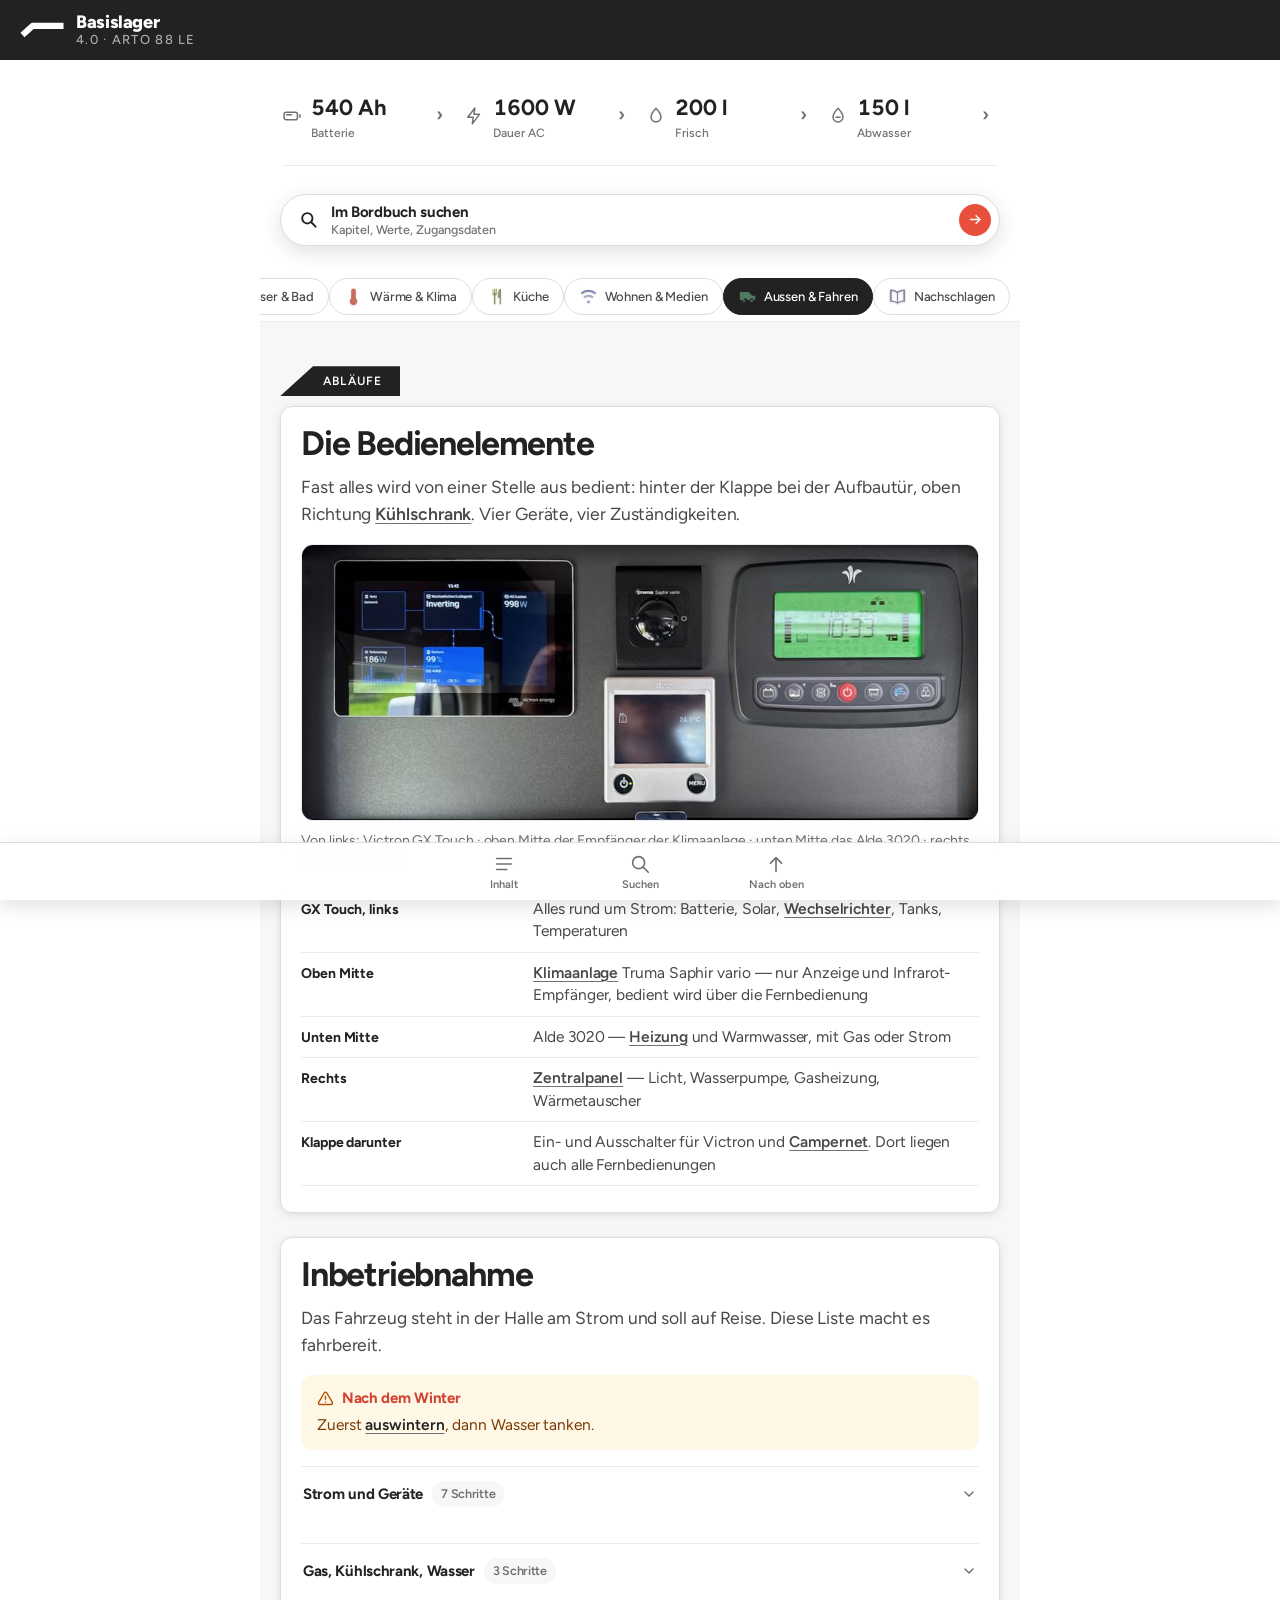
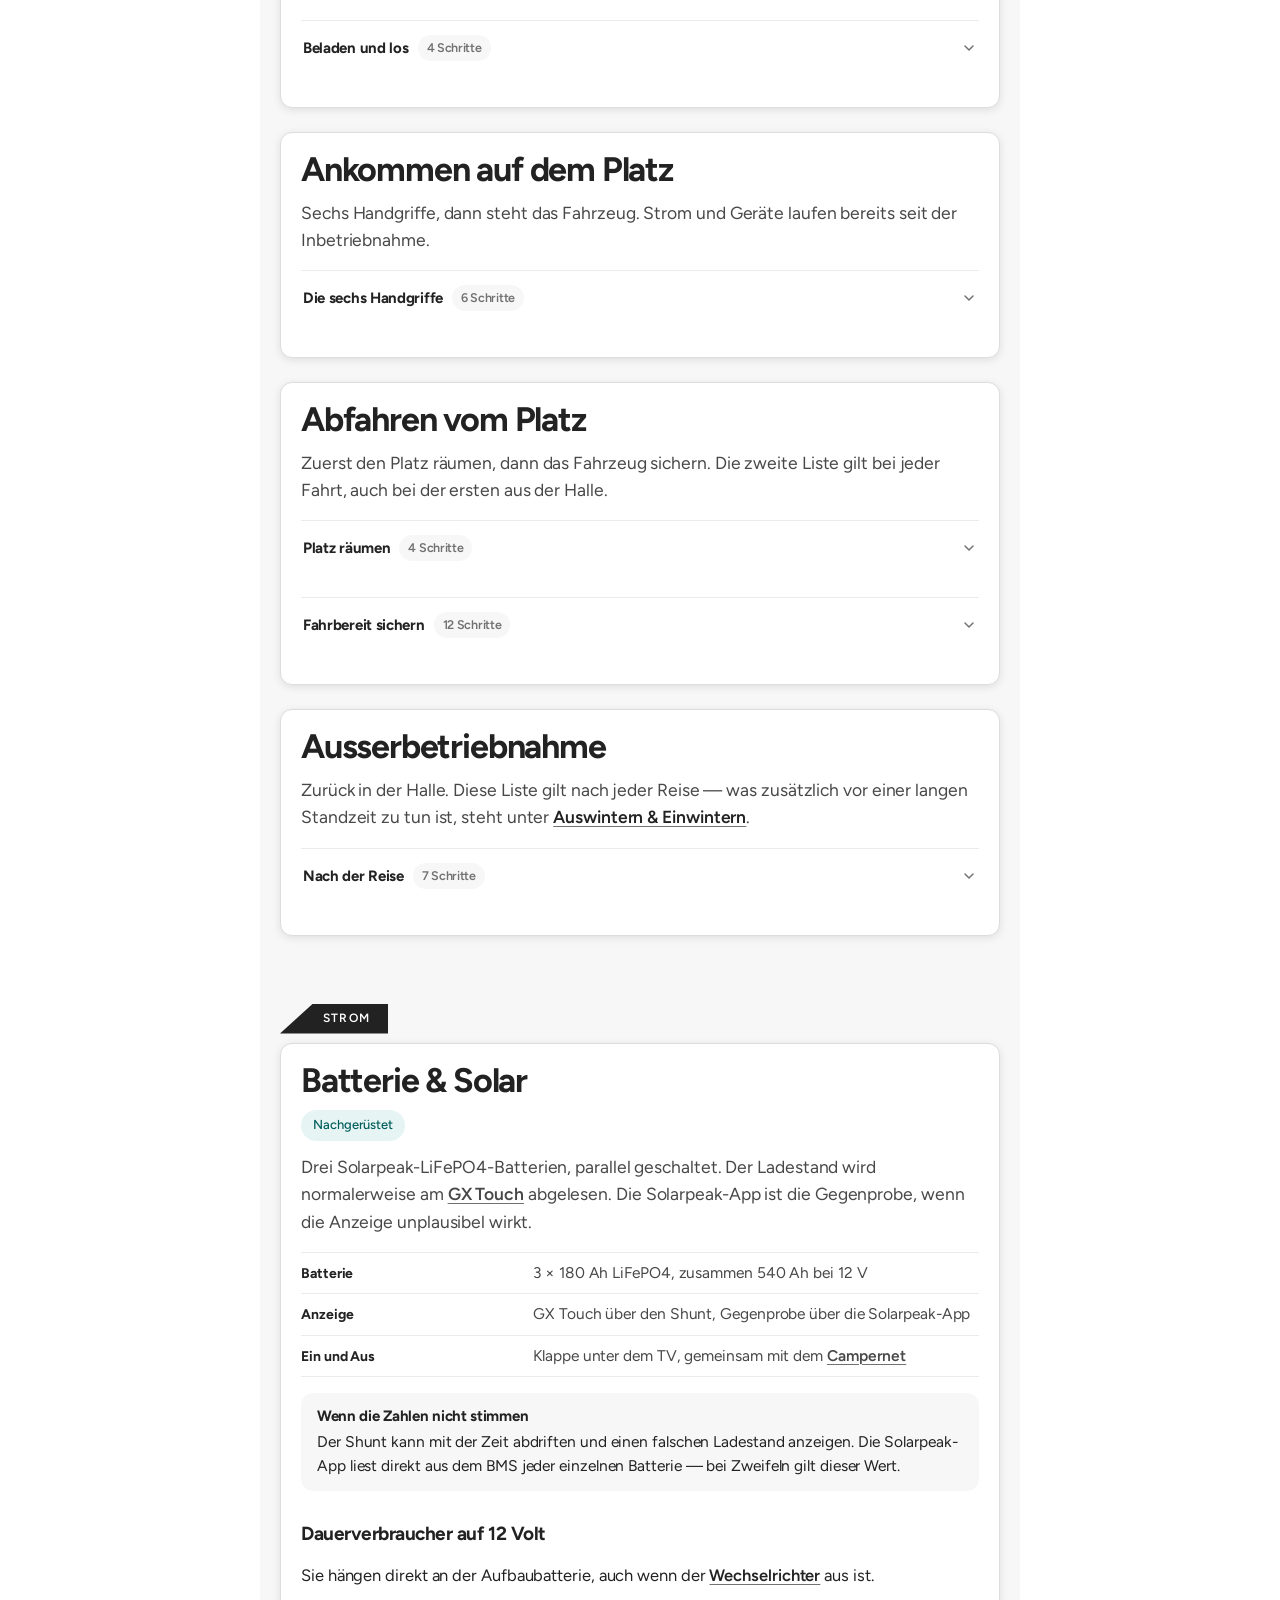
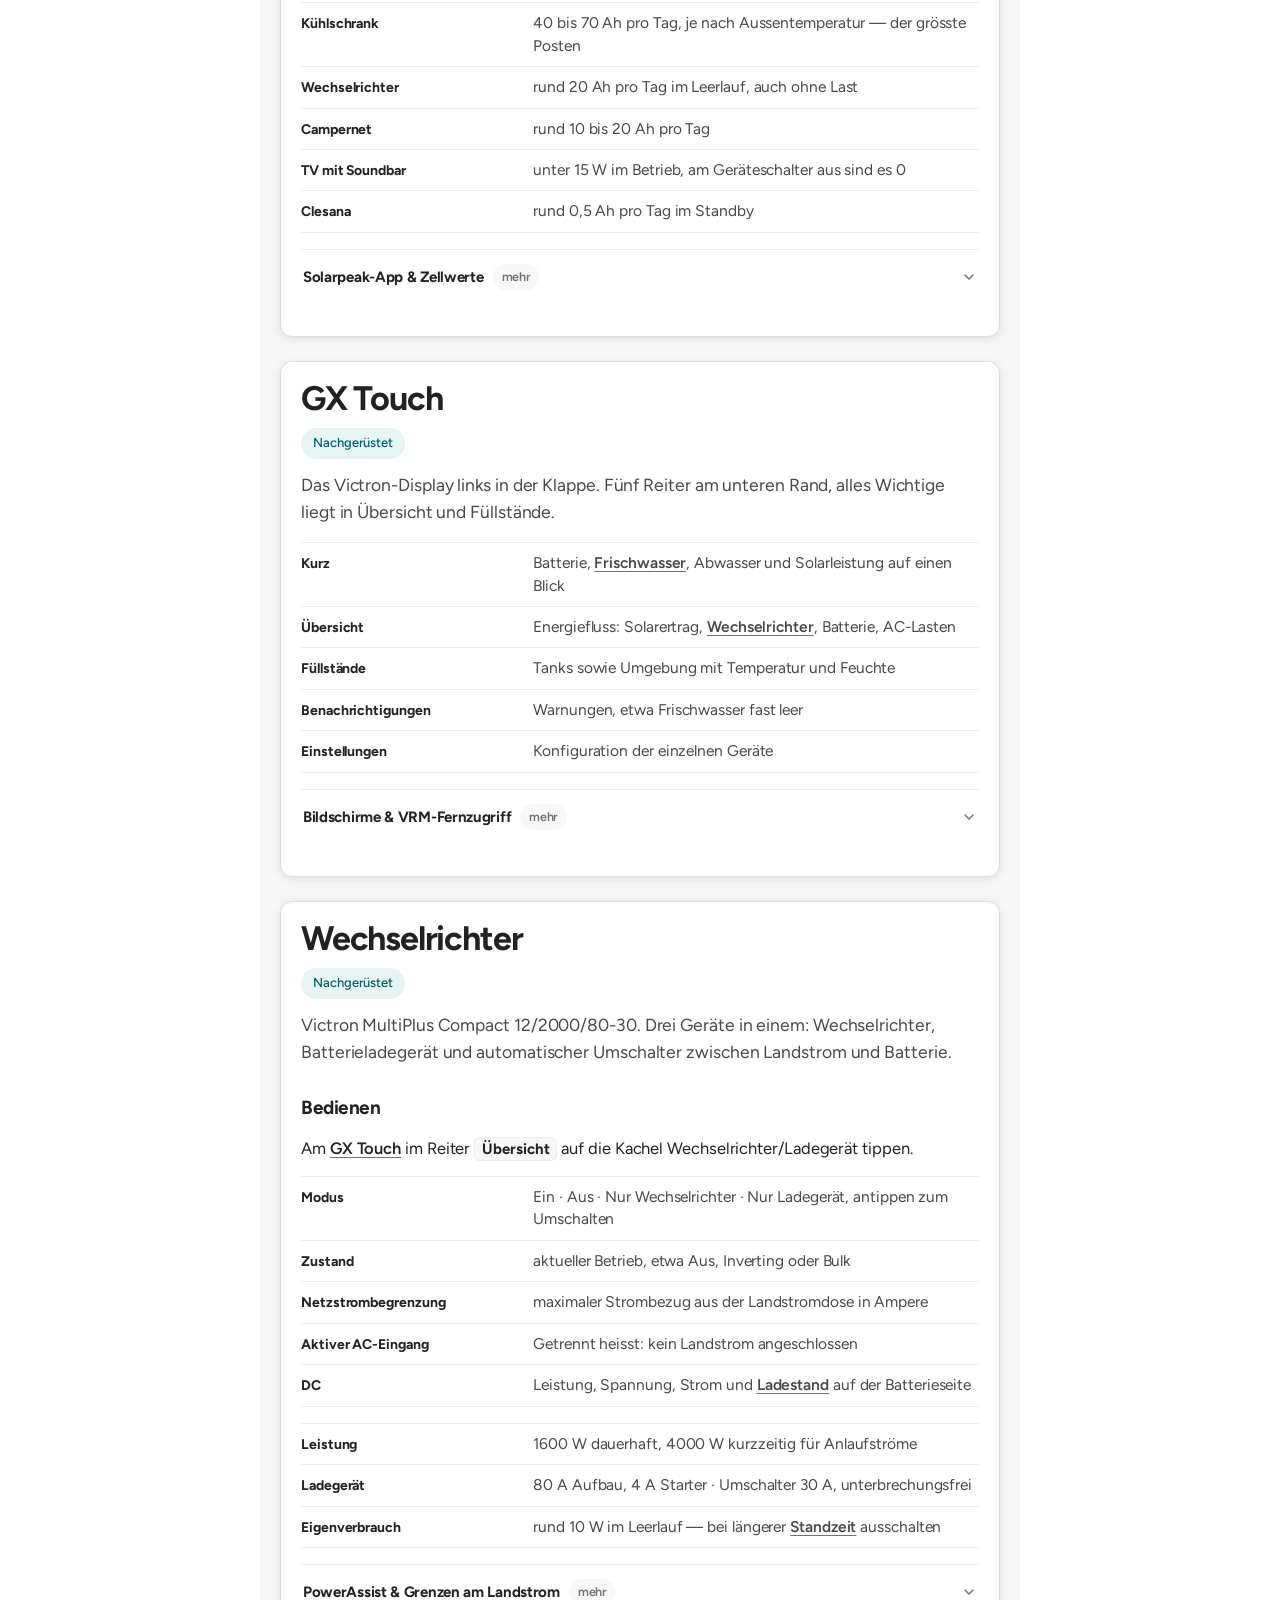
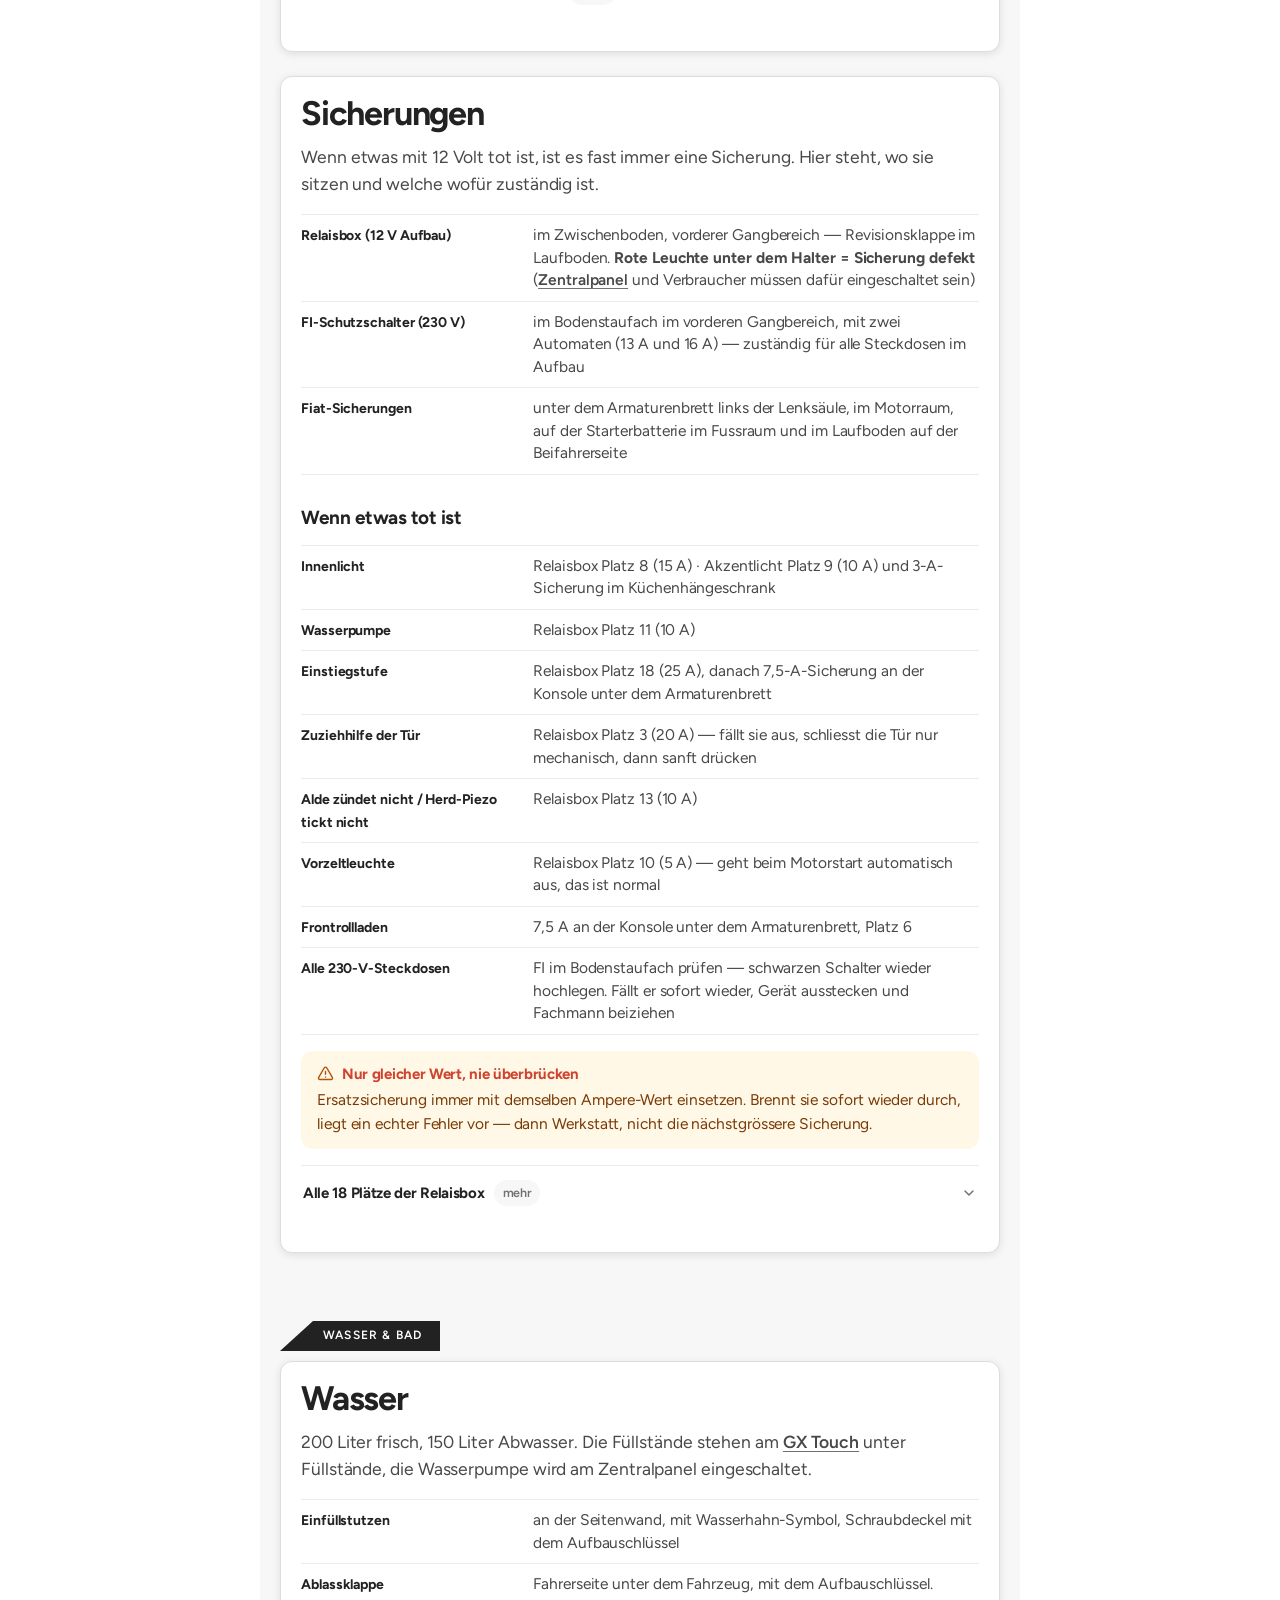
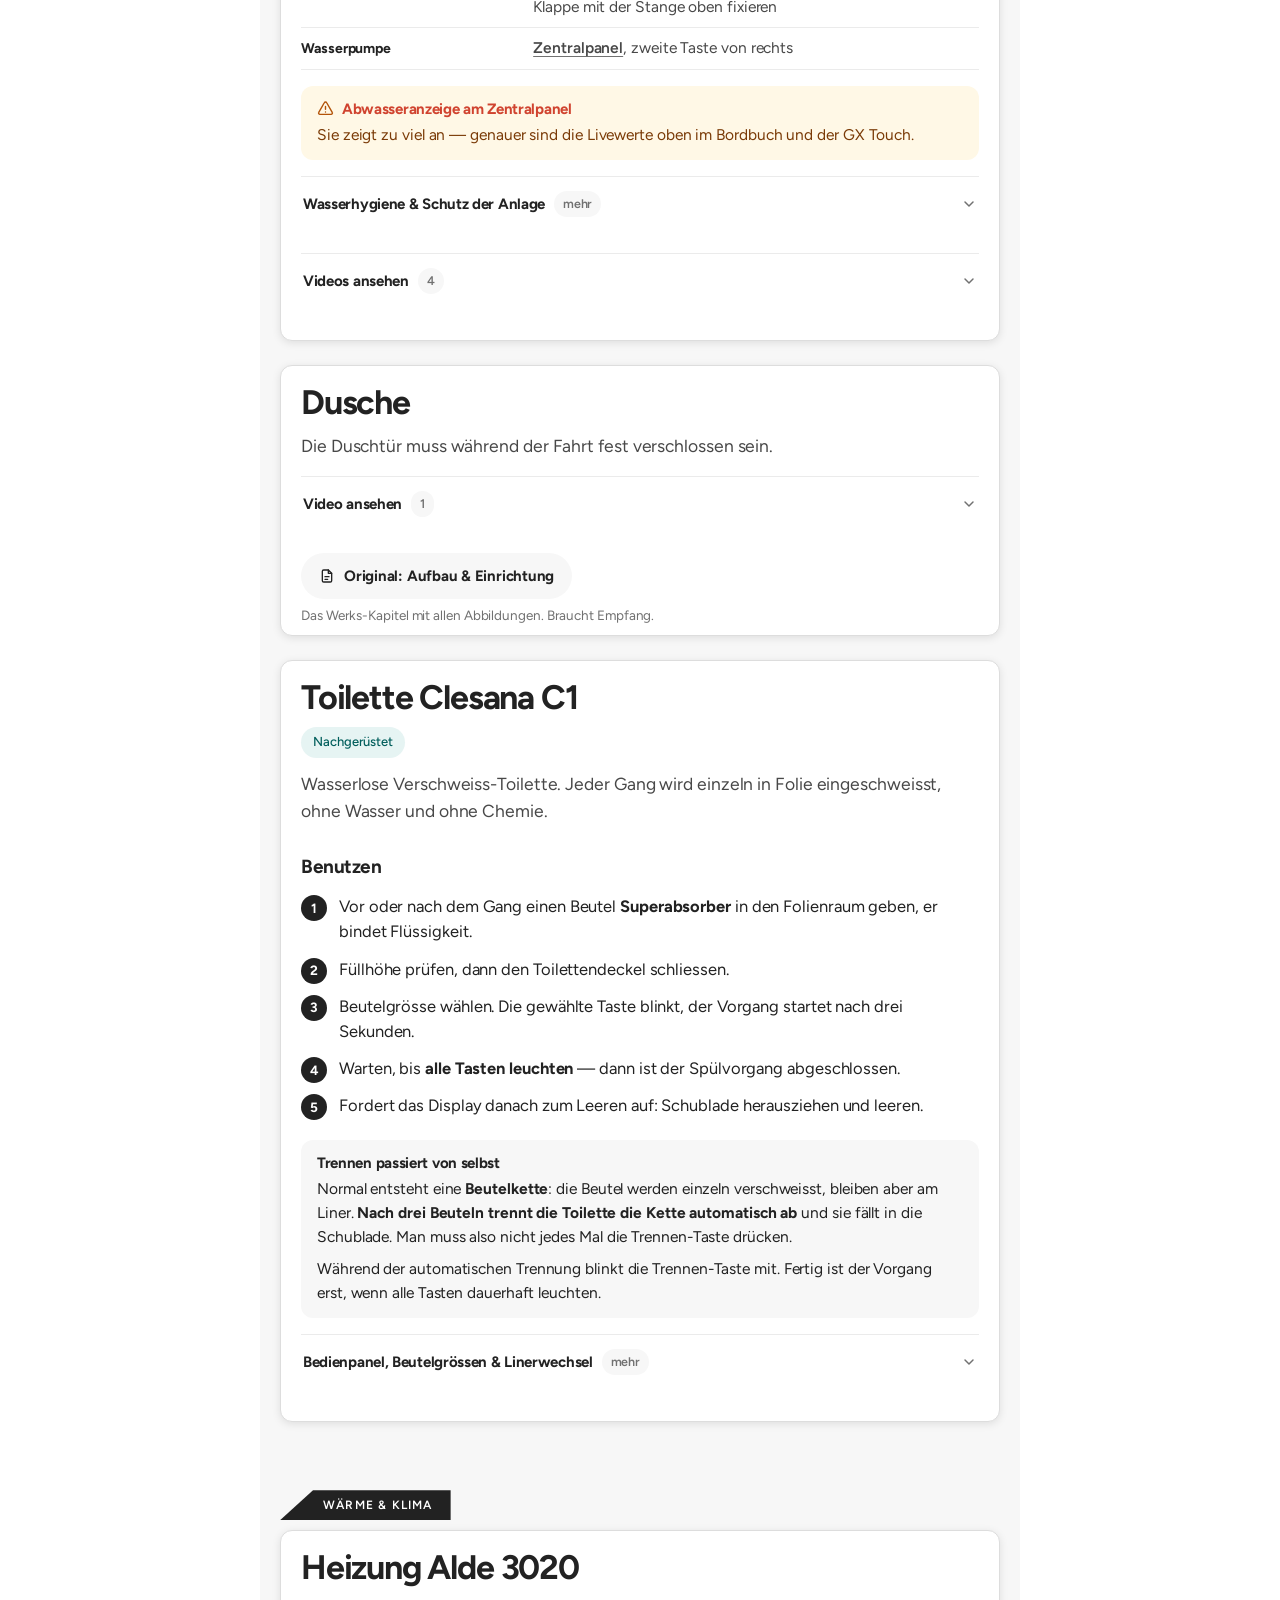
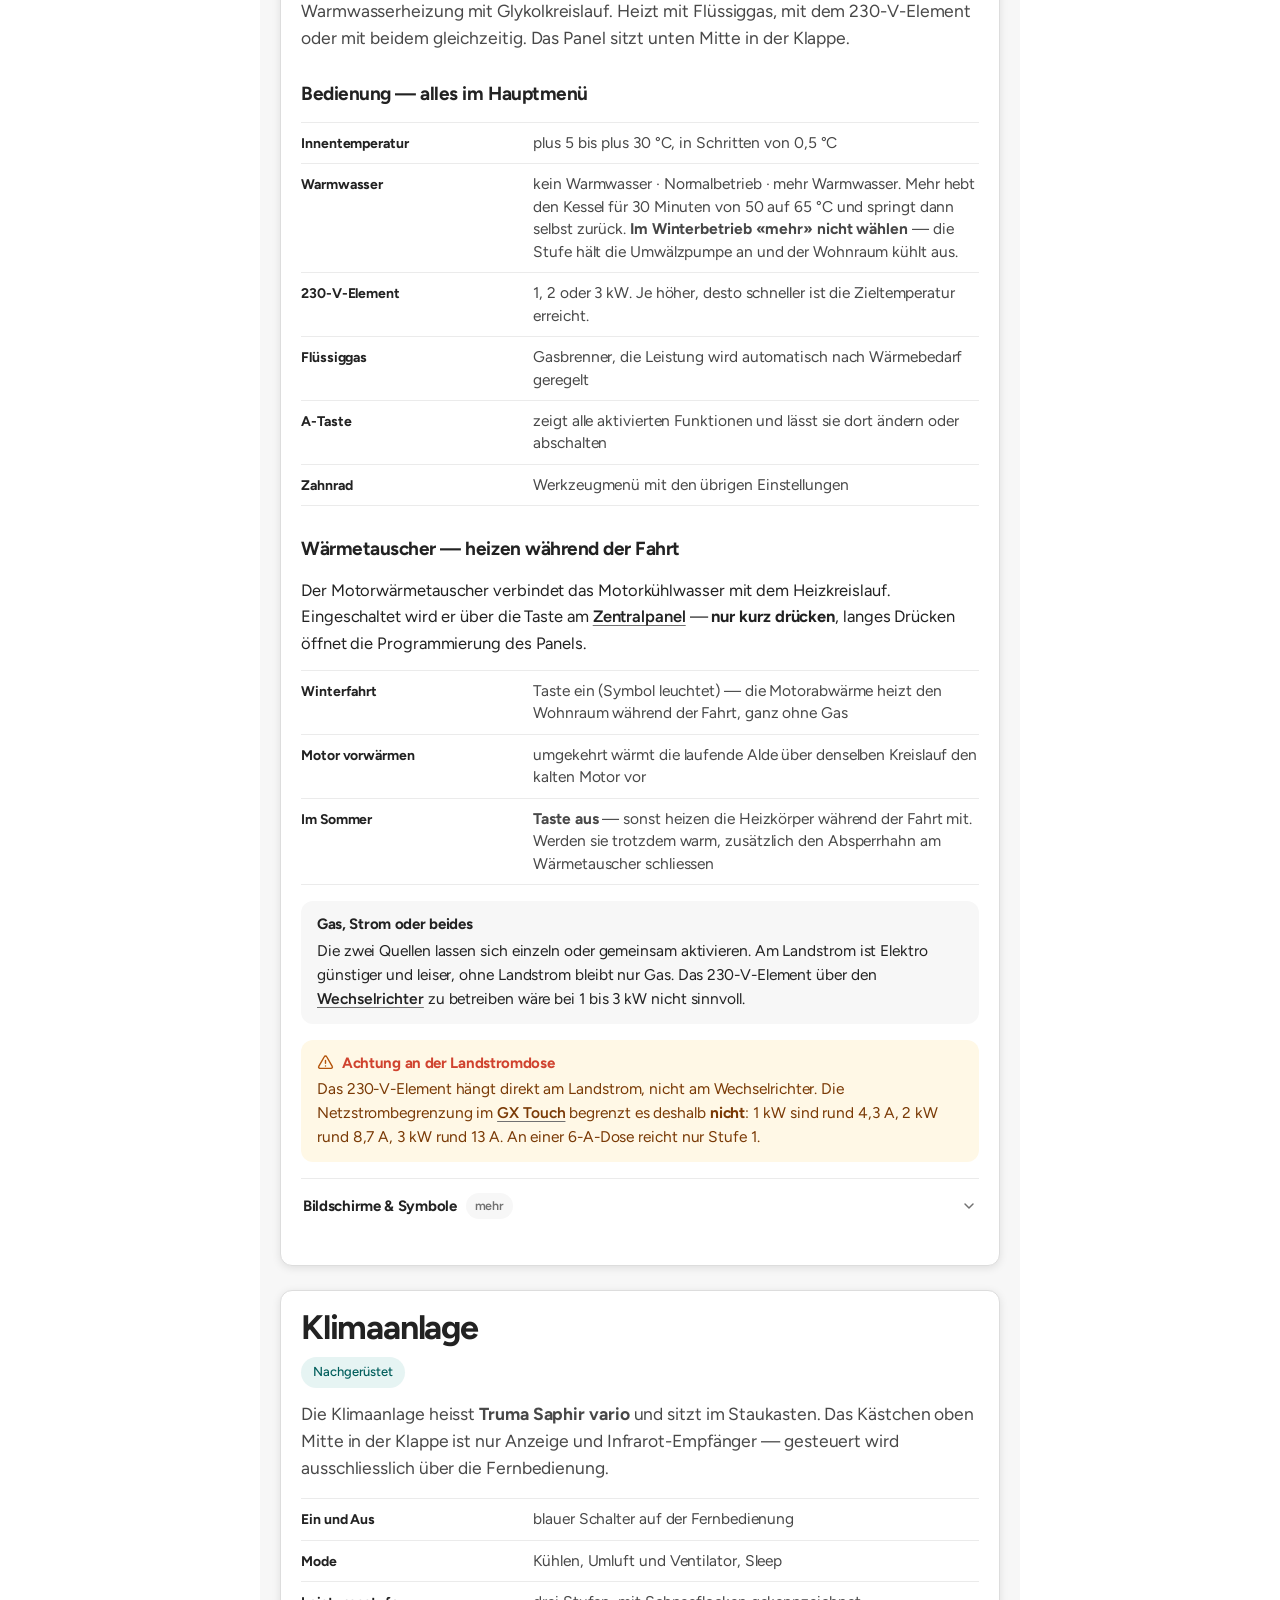
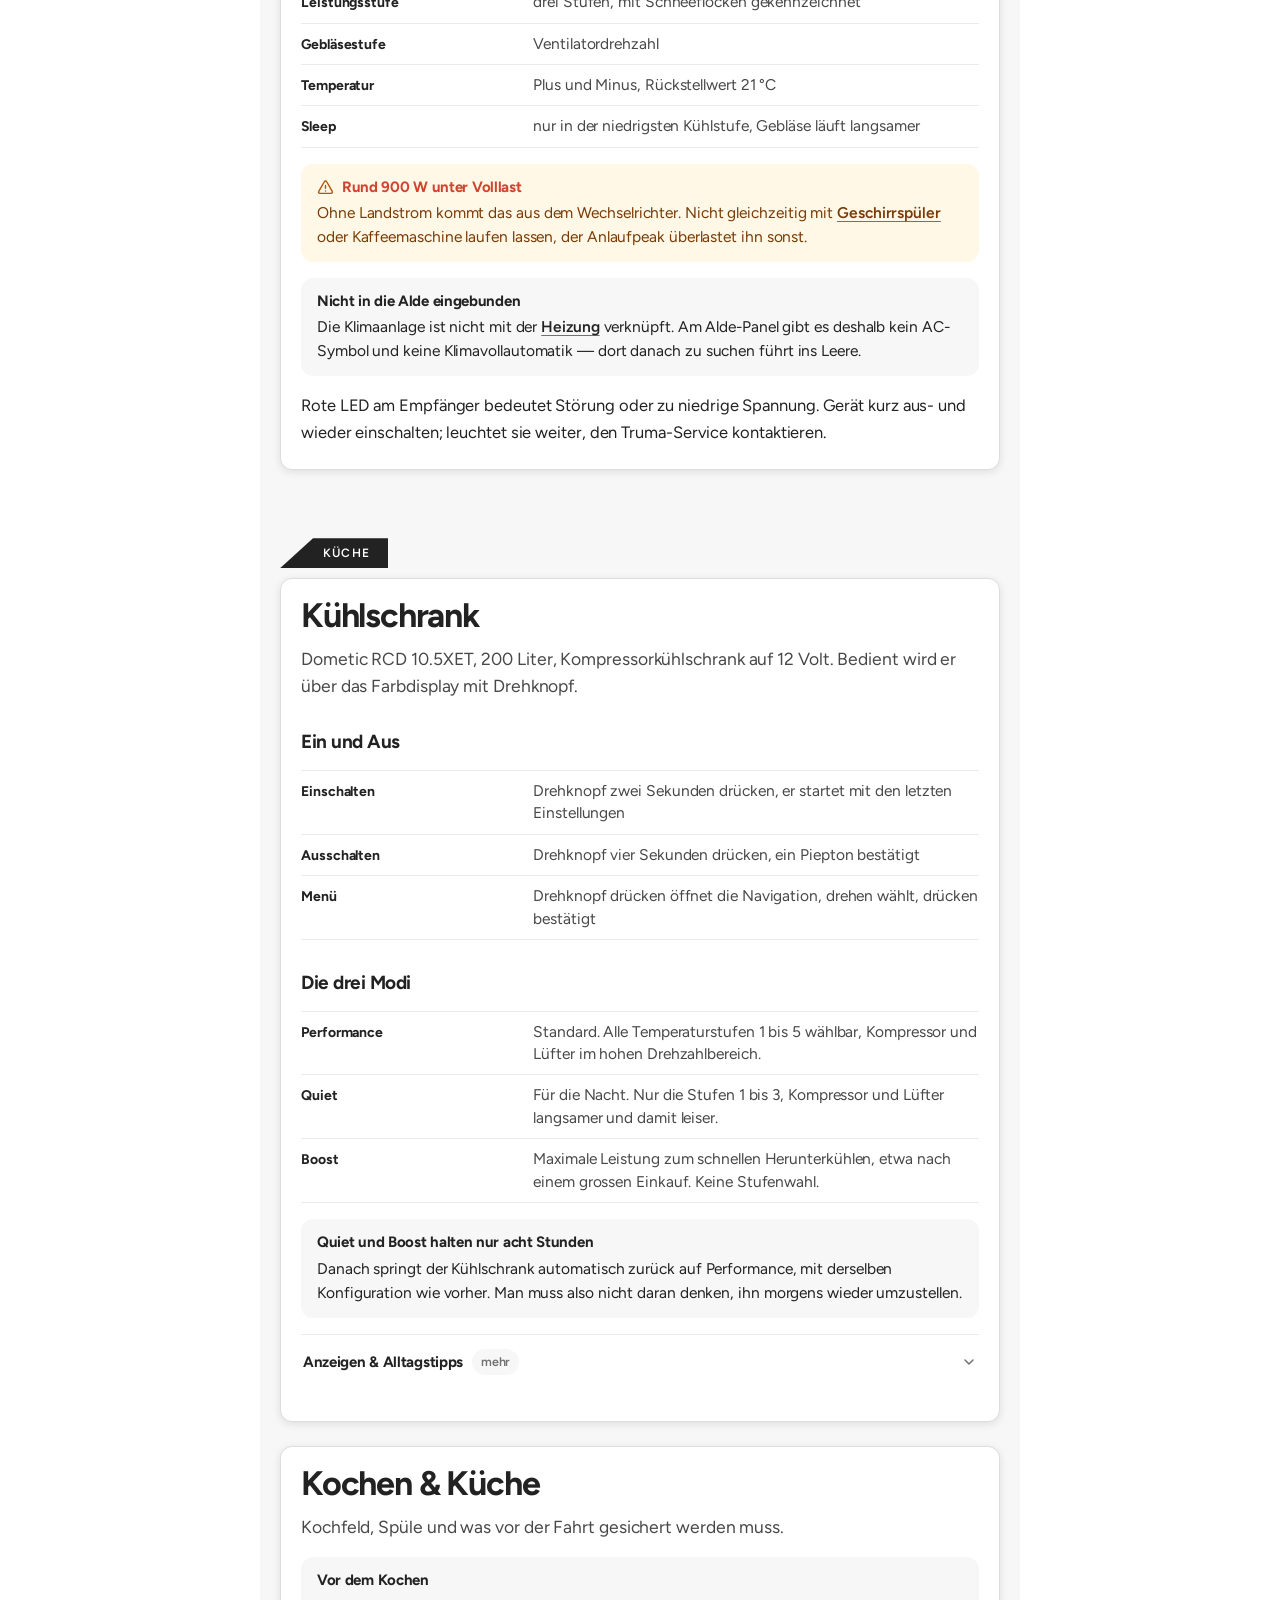
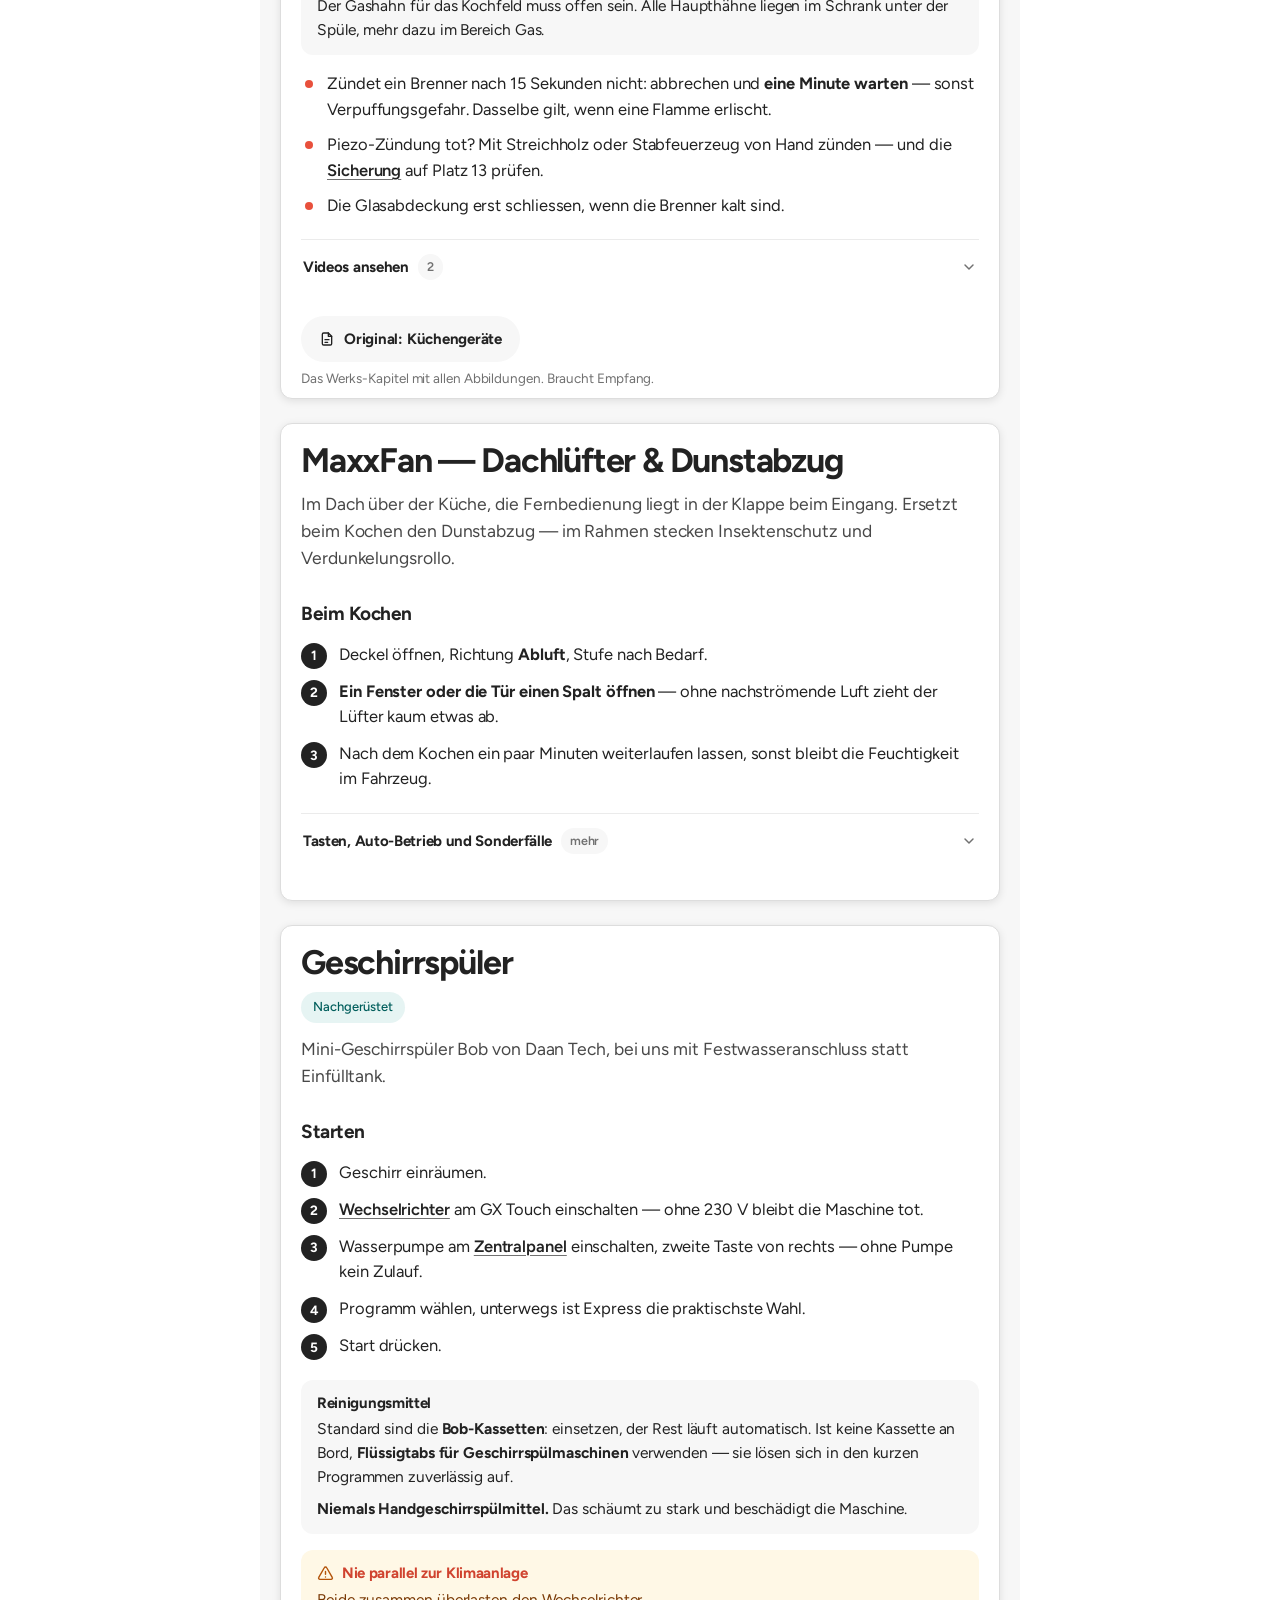
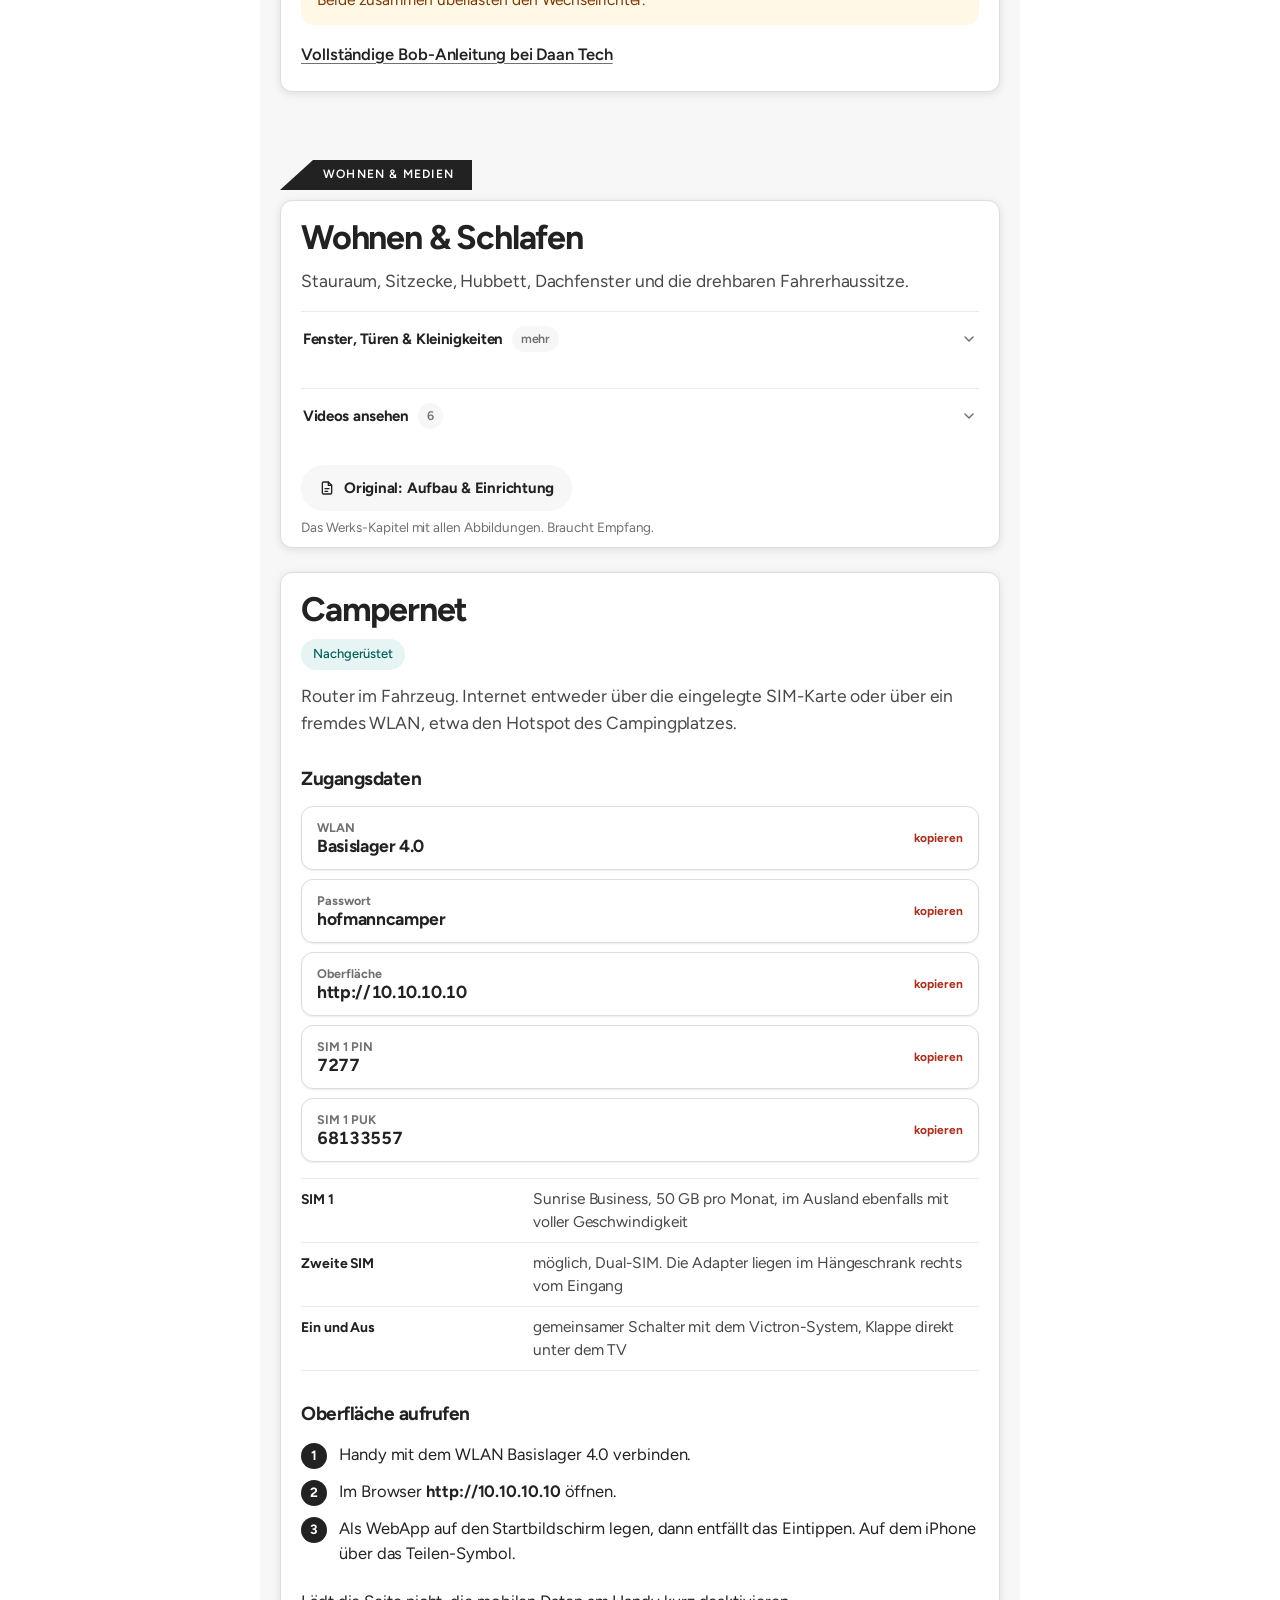
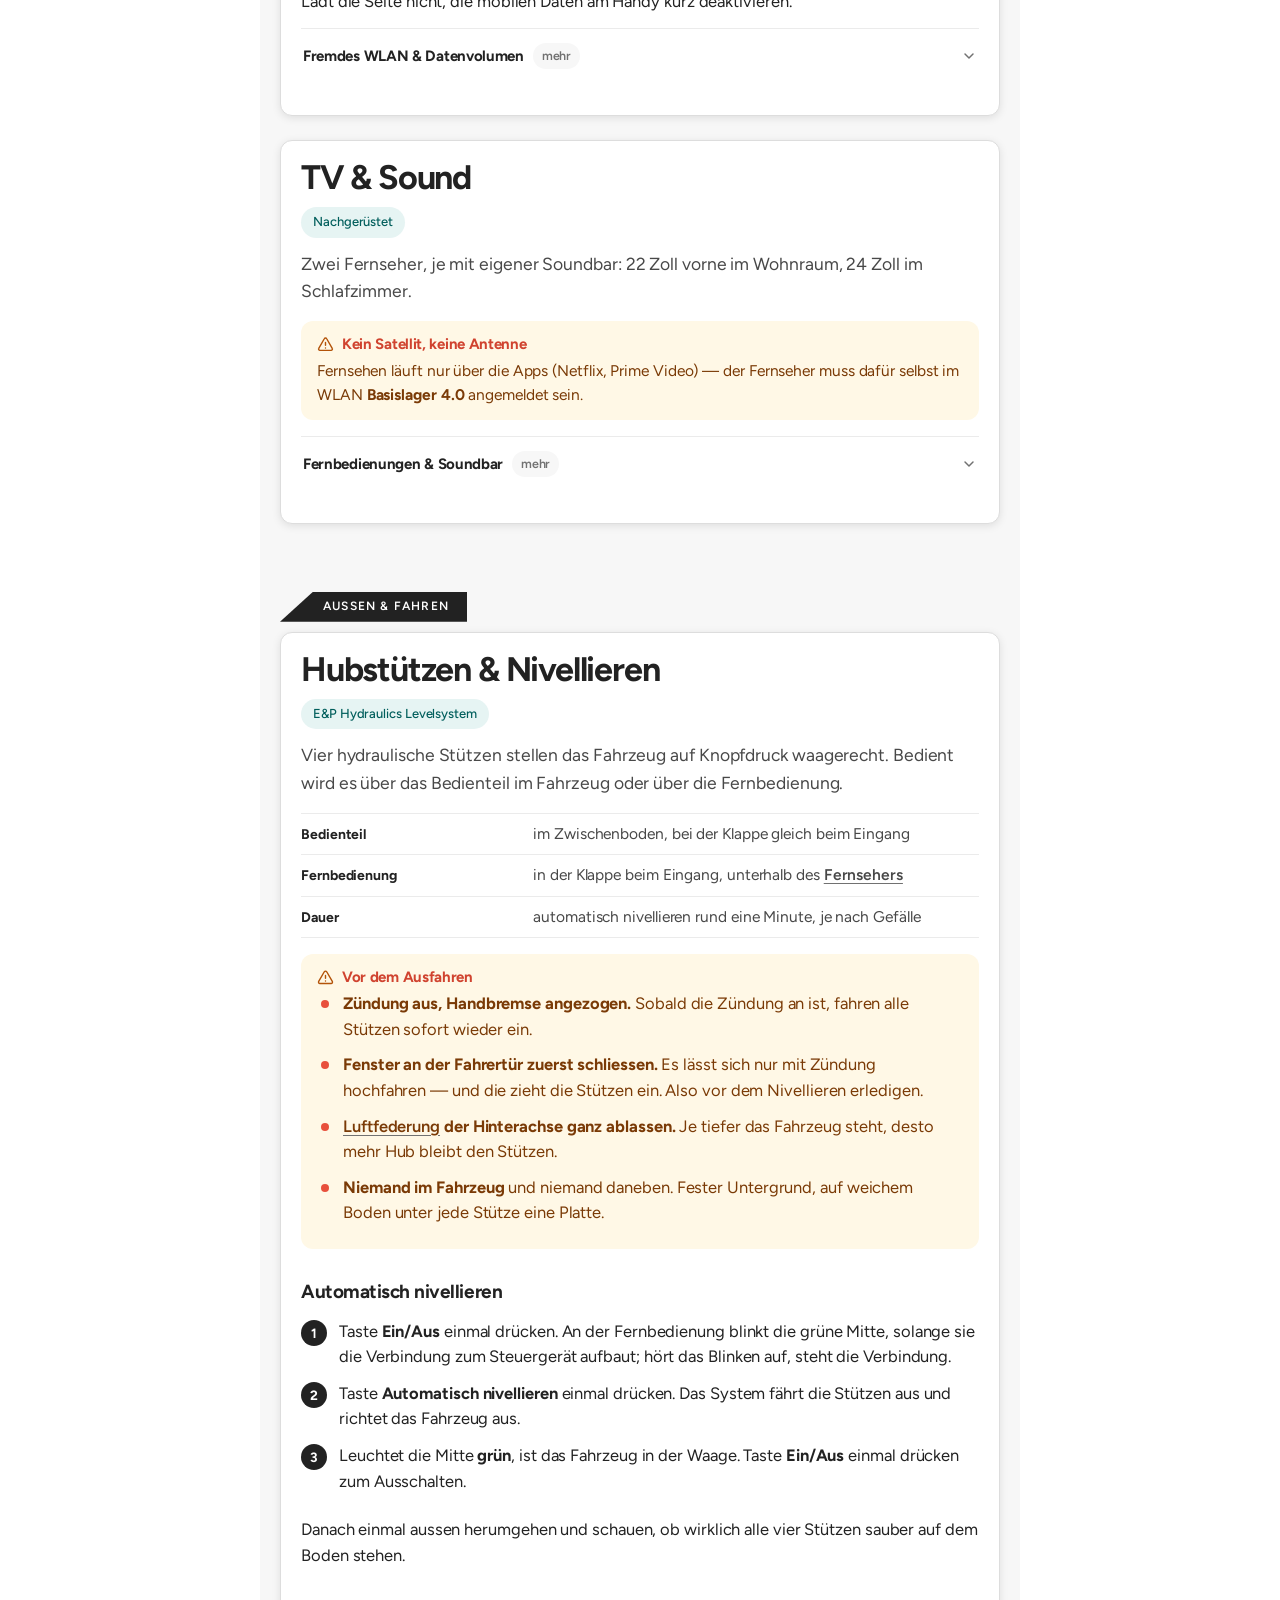
==== commit 0df9d41f: "Kopfbereich entdoppelt: das Kopfband ist die Marke Basislager 4.0 stand zweimal uebereinander — im K" ====
--- a/index.html
+++ b/index.html
@@ -52,9 +52,10 @@
 
 /* ---------- Kopf ---------- */
 .kopfband{display:flex;align-items:center;gap:12px;background:var(--bl-ink);color:#fff;
+  margin:0 calc(50% - 50vw);padding-left:var(--gut);padding-right:var(--gut);
   min-height:60px;padding:calc(6px + env(safe-area-inset-top)) var(--gut) 6px}
 .kopfband .bandmark{width:44px;height:16px;flex:0 0 auto}
-.kopfband .wm{display:flex;flex-direction:column;line-height:1.15}
+.kopfband .wm{display:flex;flex-direction:column;line-height:1.15;margin:0}
 .kopfband .wm b{font-size:1.0588rem;font-weight:800;letter-spacing:-.02em}
 .kopfband .wm i{font-style:normal;font-size:0.7647rem;font-weight:500;letter-spacing:.1em;
   color:rgba(255,255,255,.62);text-transform:uppercase}
@@ -62,11 +63,10 @@
 .hero{padding:22px var(--gut) 22px;background:var(--bl-surface)}
 .hero .kicker{display:inline-flex;align-items:center;font-size:0.7647rem;font-weight:500;
   color:var(--bl-muted);margin:0 0 12px}
-.hero h1{font-size:clamp(32px,8.4vw,44px);font-weight:800;line-height:1.08;letter-spacing:-.035em;margin:0 0 6px}
-.hero .sub{font-size:0.9412rem;color:var(--grey);margin:0 0 20px;font-weight:500}
+
 .stats{display:grid;grid-template-columns:1fr 1fr;gap:8px}
 @media(min-width:620px){.stats{grid-template-columns:repeat(4,1fr)}}
-.stats{border-top:0.5px solid var(--bl-hairline);padding-top:14px}
+.stats{padding-top:4px}
 .stat{display:grid;grid-template-columns:auto 1fr;grid-template-rows:auto auto;
   column-gap:9px;row-gap:1px;align-items:center;padding:4px 2px;background:none;border:0}
 .stat svg{grid-row:1/3;width:20px;height:20px;stroke:var(--bl-muted);fill:none;stroke-width:1.8;
@@ -554,13 +554,10 @@
 
 <div class="kopfband">
   <svg class="bandmark" viewBox="10.20 15.00 189.80 65.47" role="img" aria-label="Basislager 4.0"><path fill="none" stroke="currentColor" stroke-width="26" stroke-linejoin="round" stroke-linecap="butt" d="M 20.90 68.81 L 64 30 L 198 30"/></svg>
-  <span class="wm"><b>Basislager</b><i>4.0 · ARTO 88 LE</i></span>
+  <h1 class="wm"><b>Basislager</b><i>4.0 · ARTO 88 LE</i></h1>
 </div>
 
 <header class="hero">
-  <p class="kicker">Bordbuch · August 2026</p>
-  <h1>Basislager 4.0</h1>
-  <p class="sub">Niesmann + Bischoff Arto 88 · Modelljahr 2016</p>
   <div class="stats">
     <div class="stat" data-mess="batterie"><svg viewBox="0 0 24 24" aria-hidden="true"><rect x="2.5" y="7.5" width="16" height="9" rx="2.5"/><path d="M21.5 10.5v3"/><path d="M5.5 10.5h6"/></svg><b>540 Ah</b><span>Batterie</span></div>
     <div class="stat" data-mess="ac"><svg viewBox="0 0 24 24" aria-hidden="true"><path d="M13 2.5 4.5 13.5H11l-1 8 8.5-11.5H12z"/></svg><b>1600 W</b><span>Dauer AC</span></div>
@@ -2204,7 +2201,7 @@
   <p><b>Basislager 4.0</b> · Persönliches Bordbuch für Familie Hofmann. Ergänzt die Original-Herstellerunterlagen, ersetzt sie nicht.</p>
   <p>Die Videos stammen von Niesmann+Bischoff und zeigen den Arto Modelljahr 2019, unser Fahrzeug ist von 2016. Der Aufbau ist im Wesentlichen gleich, einzelne Details können abweichen. Die Player laden erst beim Antippen und brauchen dafür Internet.</p>
   <p>Enthält Zugangsdaten. Vor dem Weitergeben an Dritte bedenken.</p>
-  <p class="vers">Bordbuch Version 34</p>
+  <p class="vers">Bordbuch Version 35</p>
 </footer>
 </div>
 
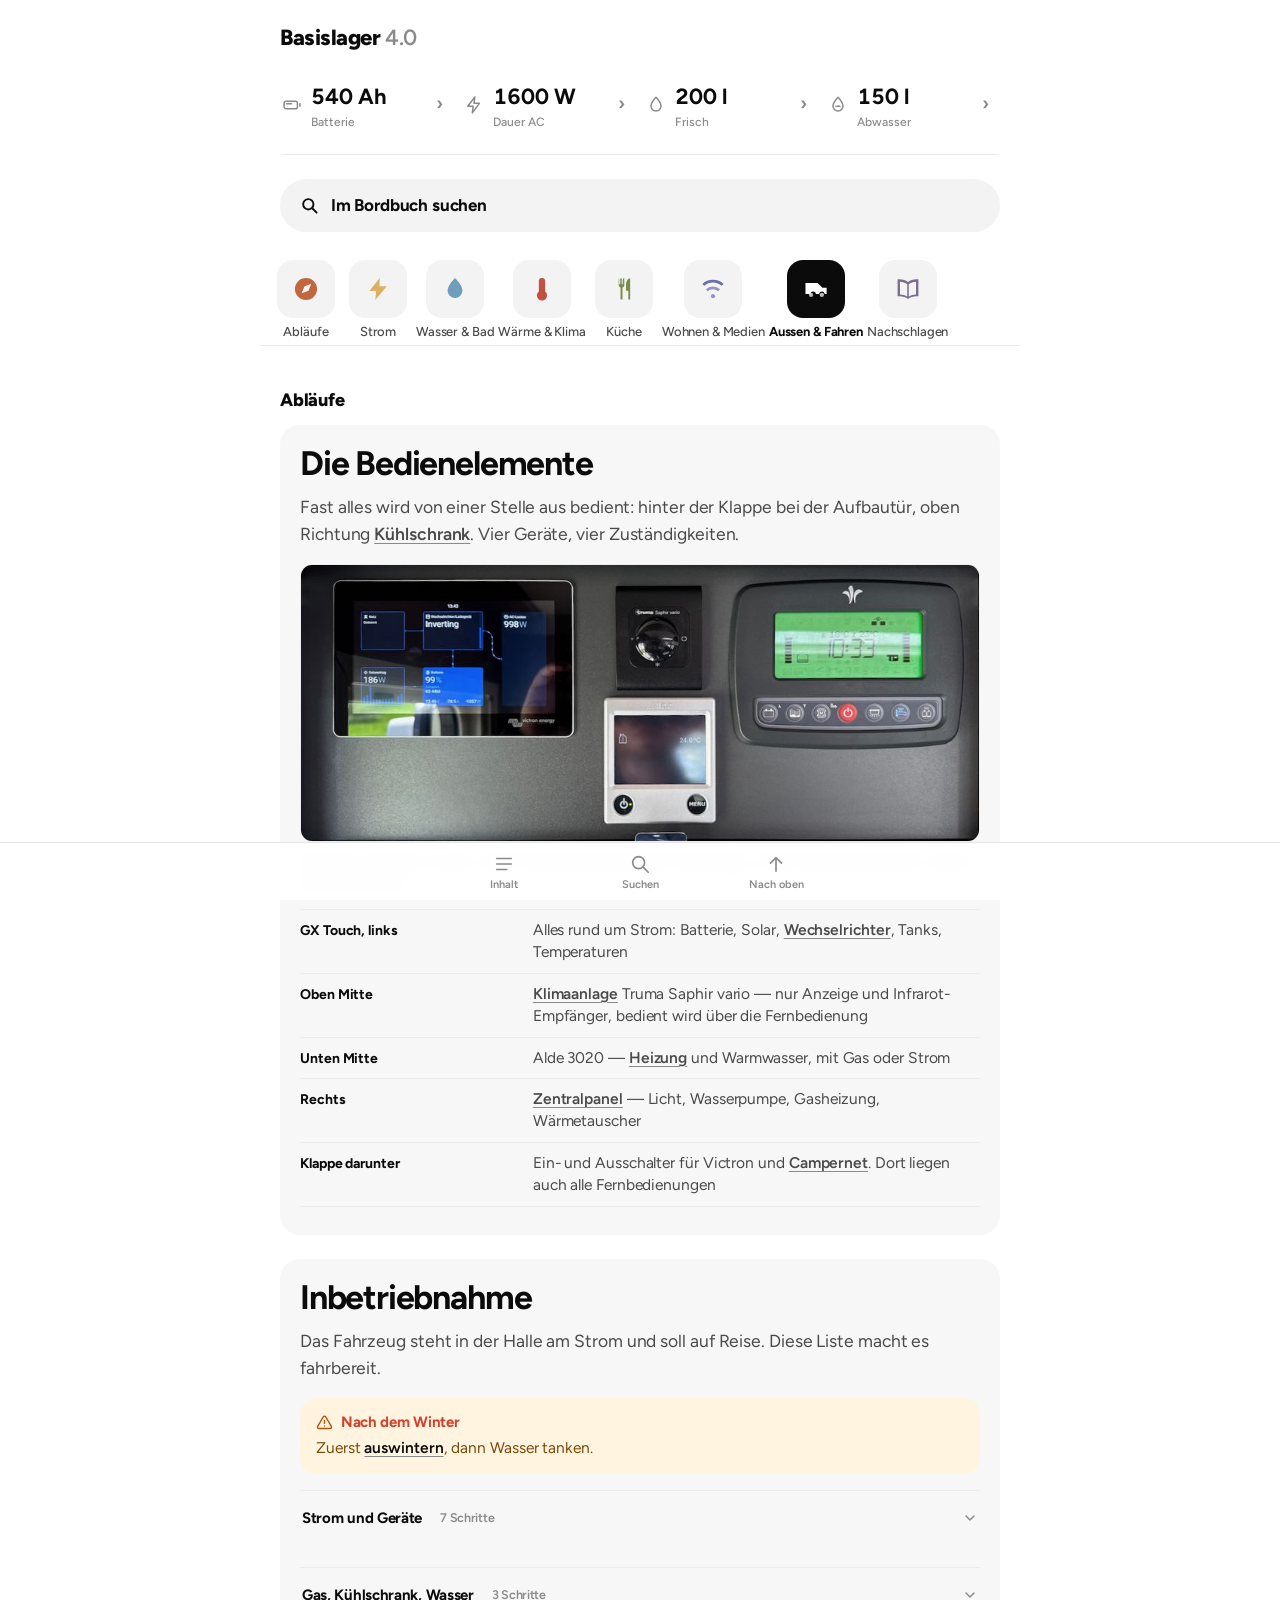
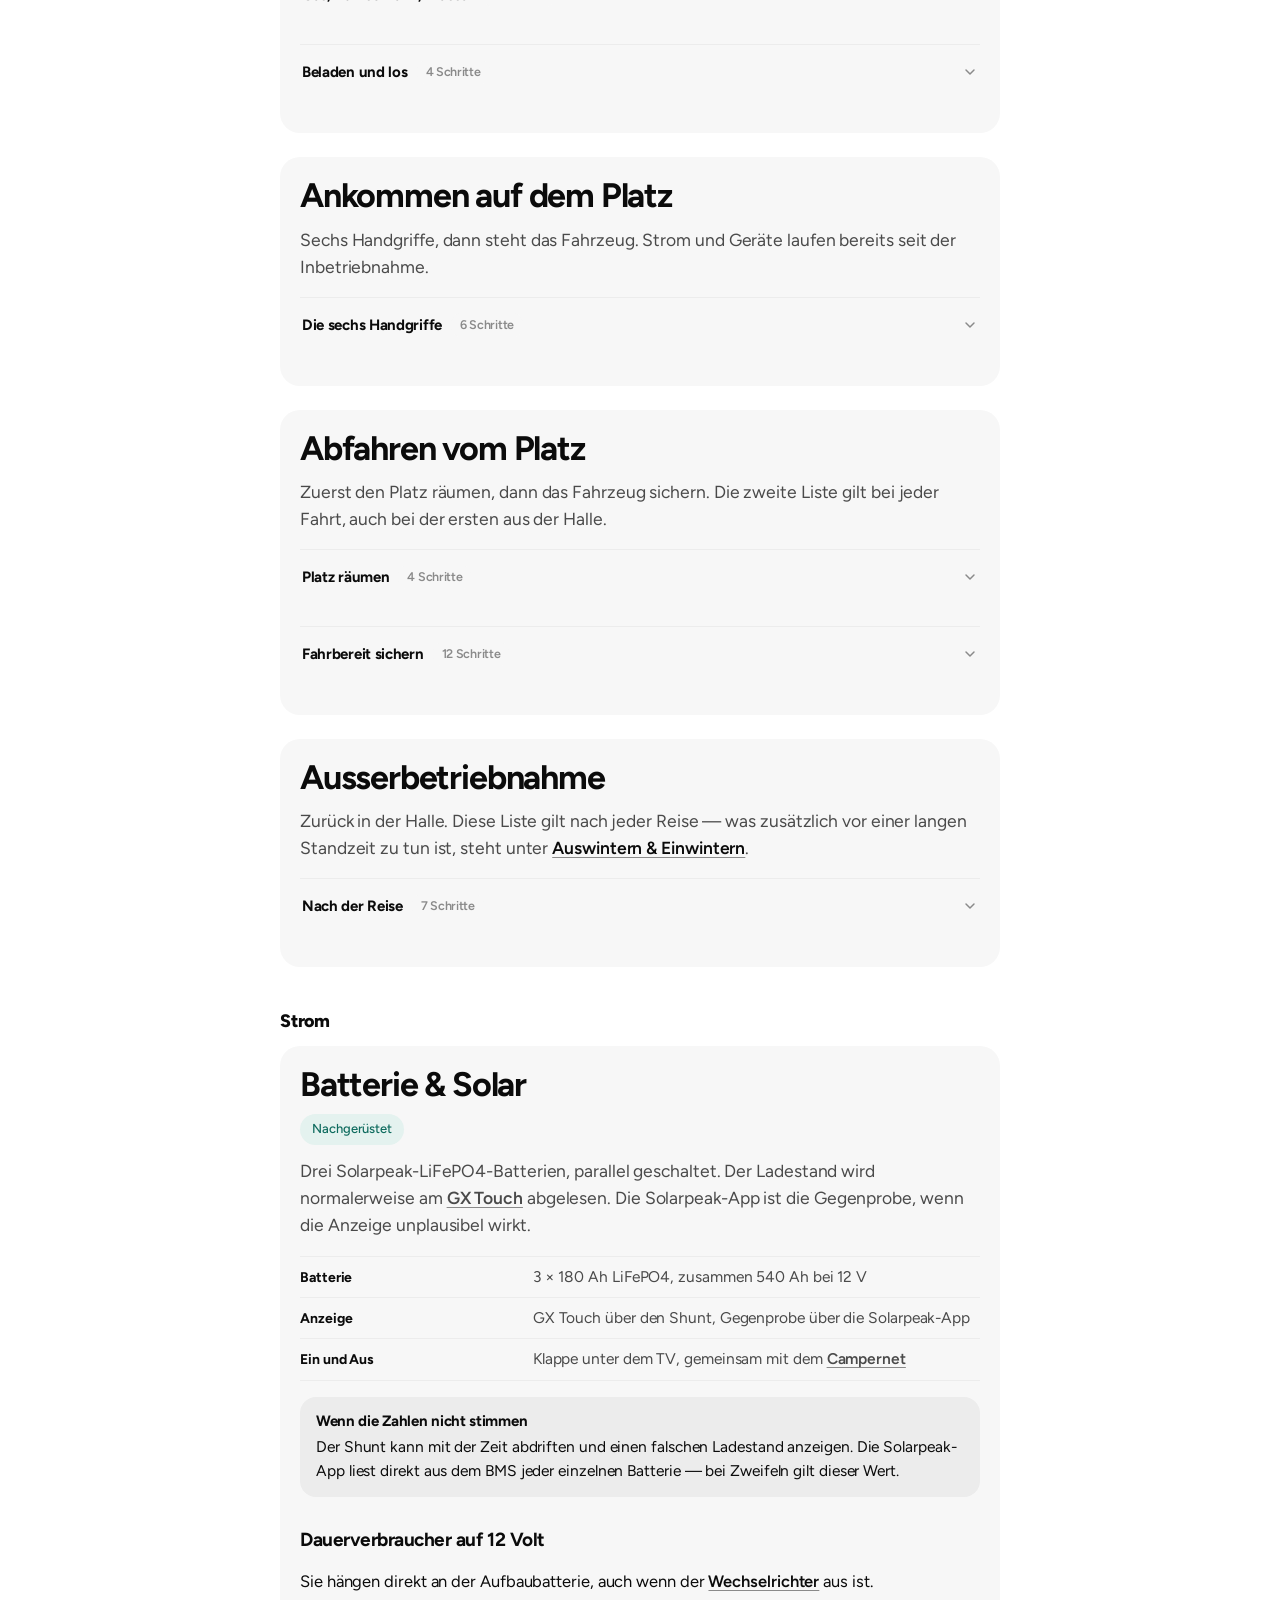
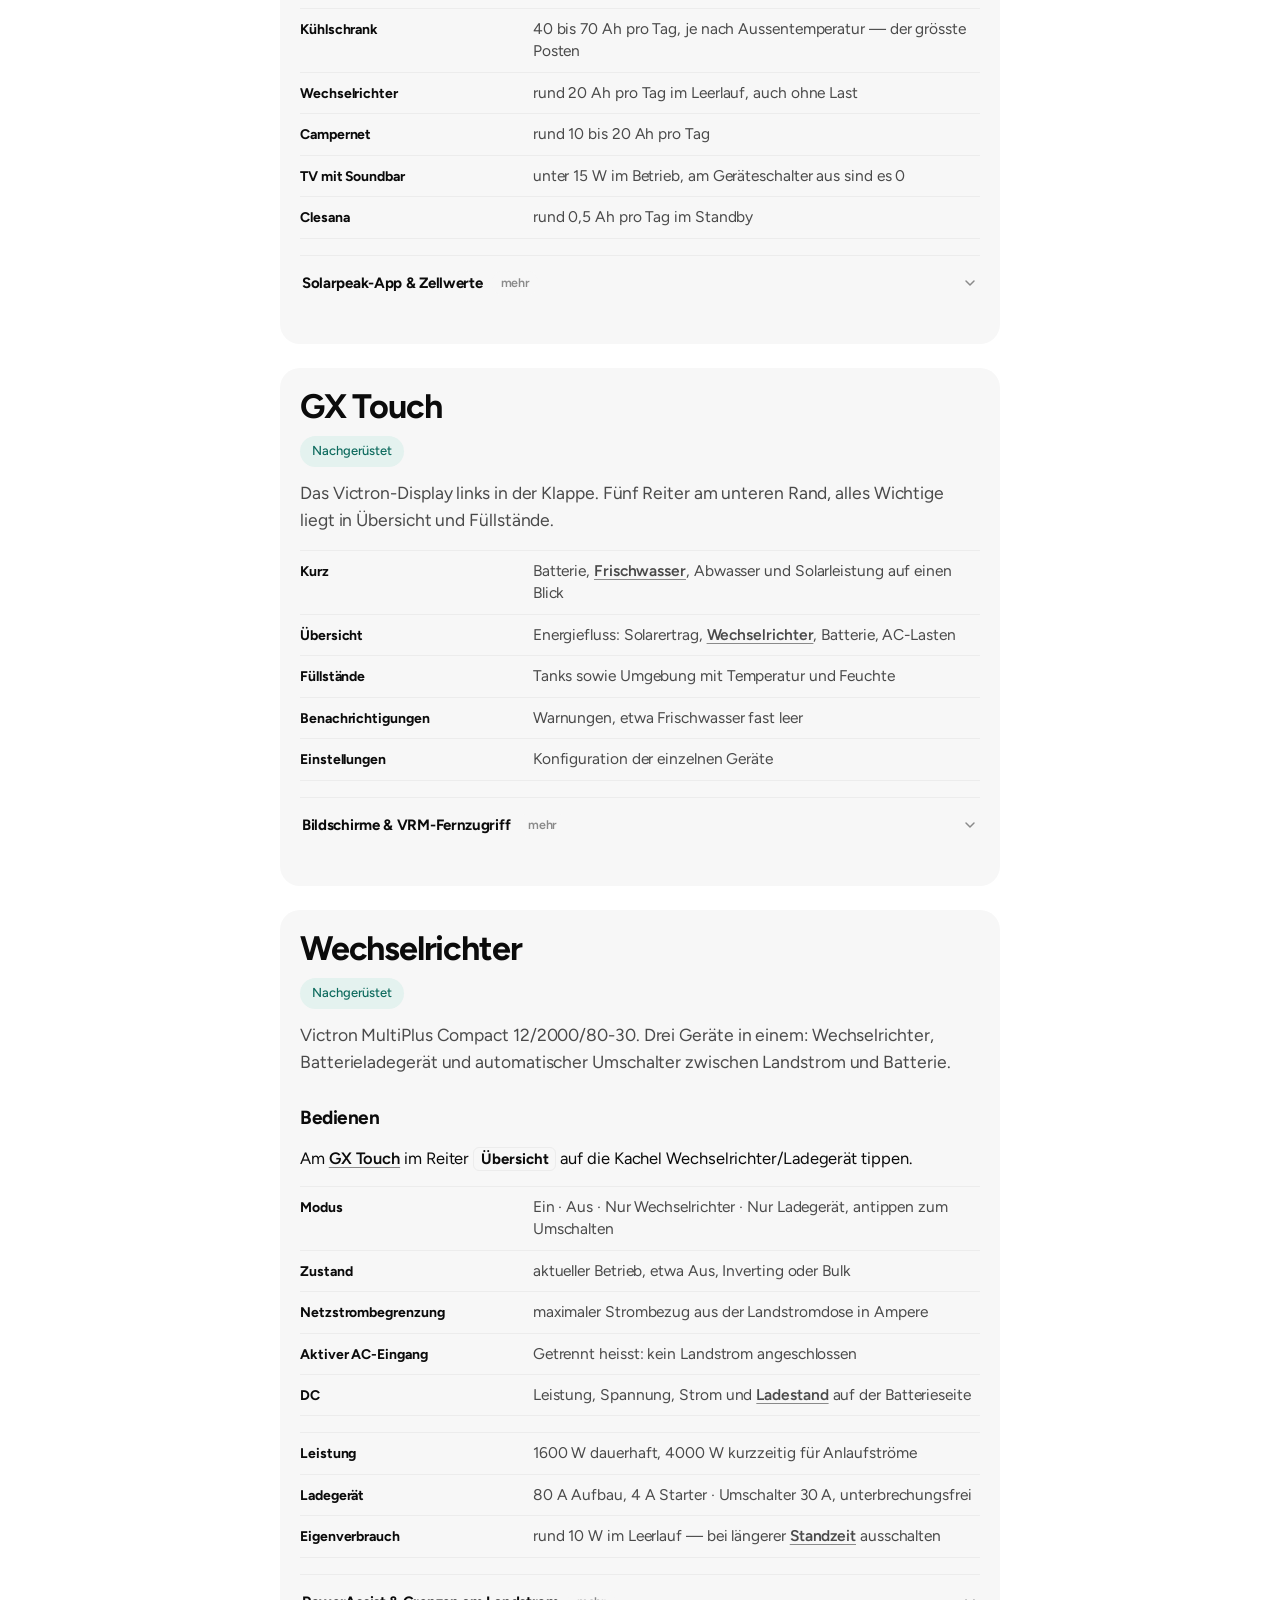
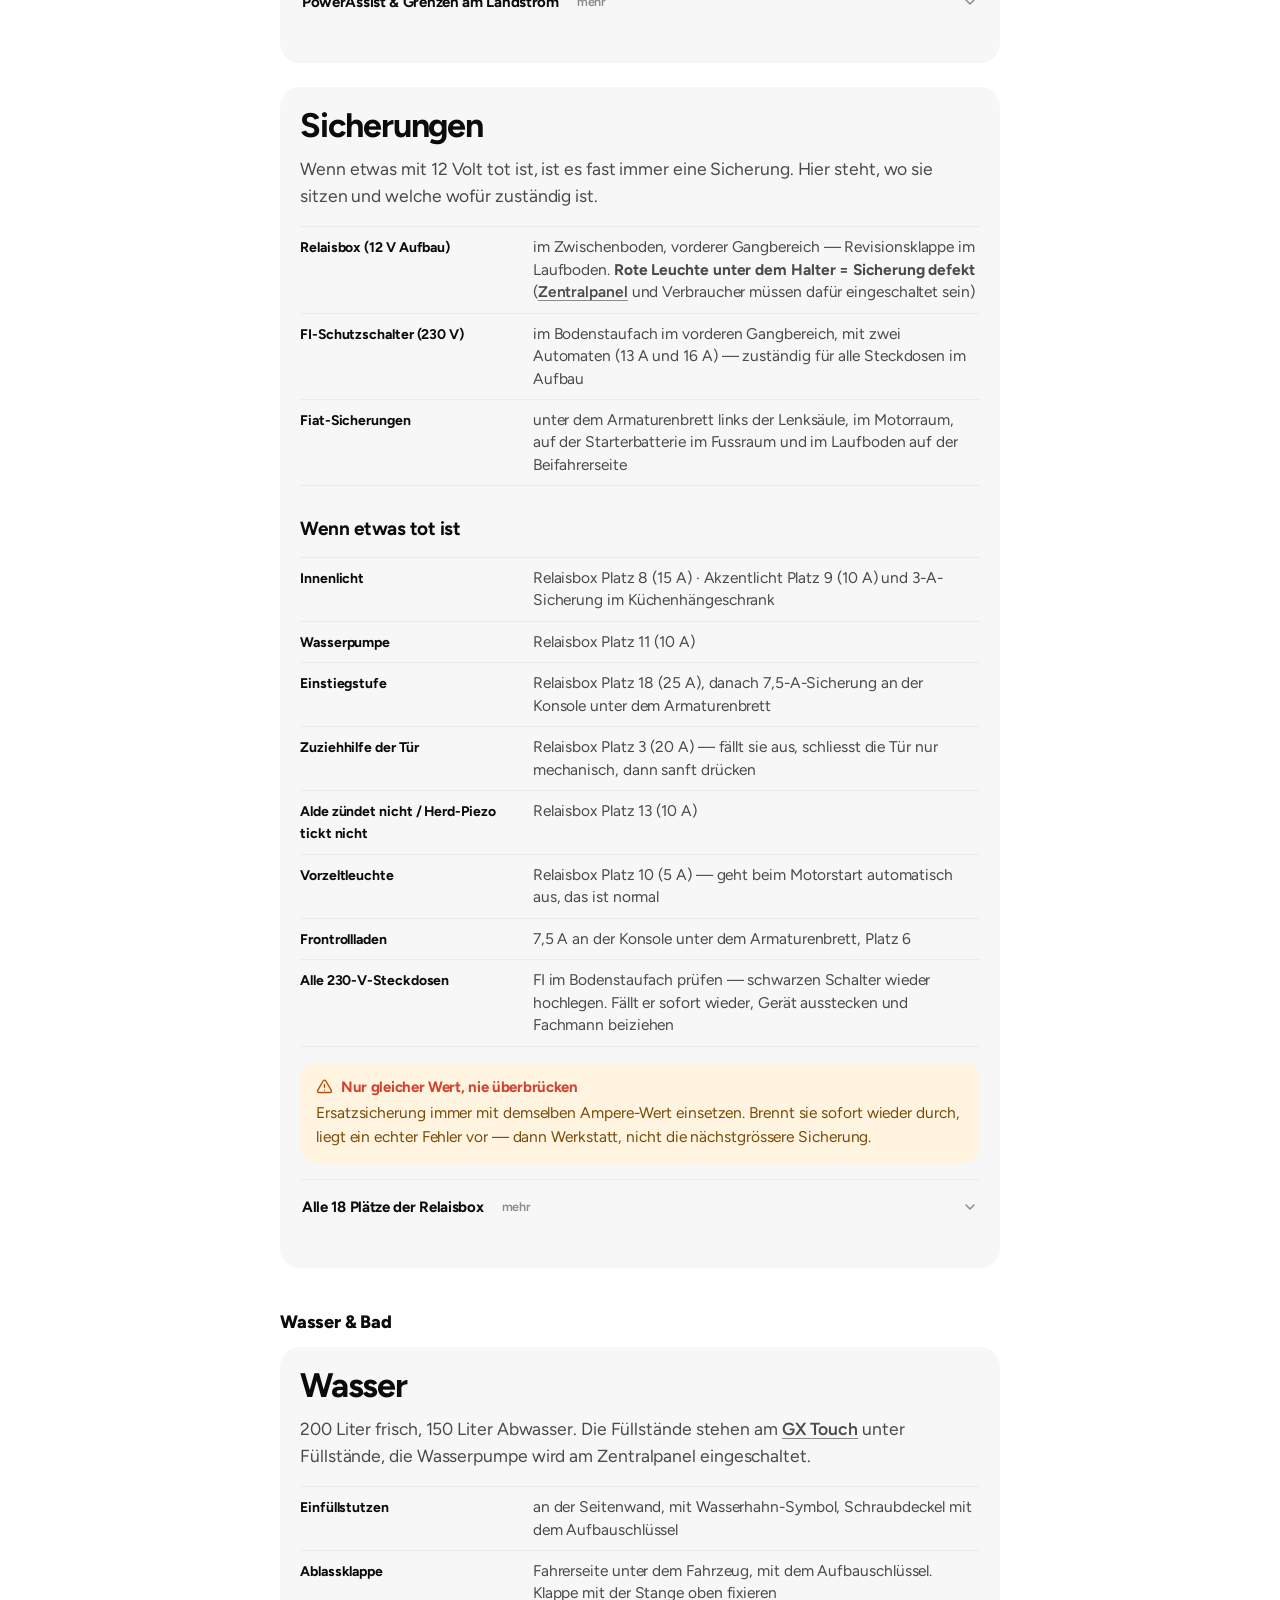
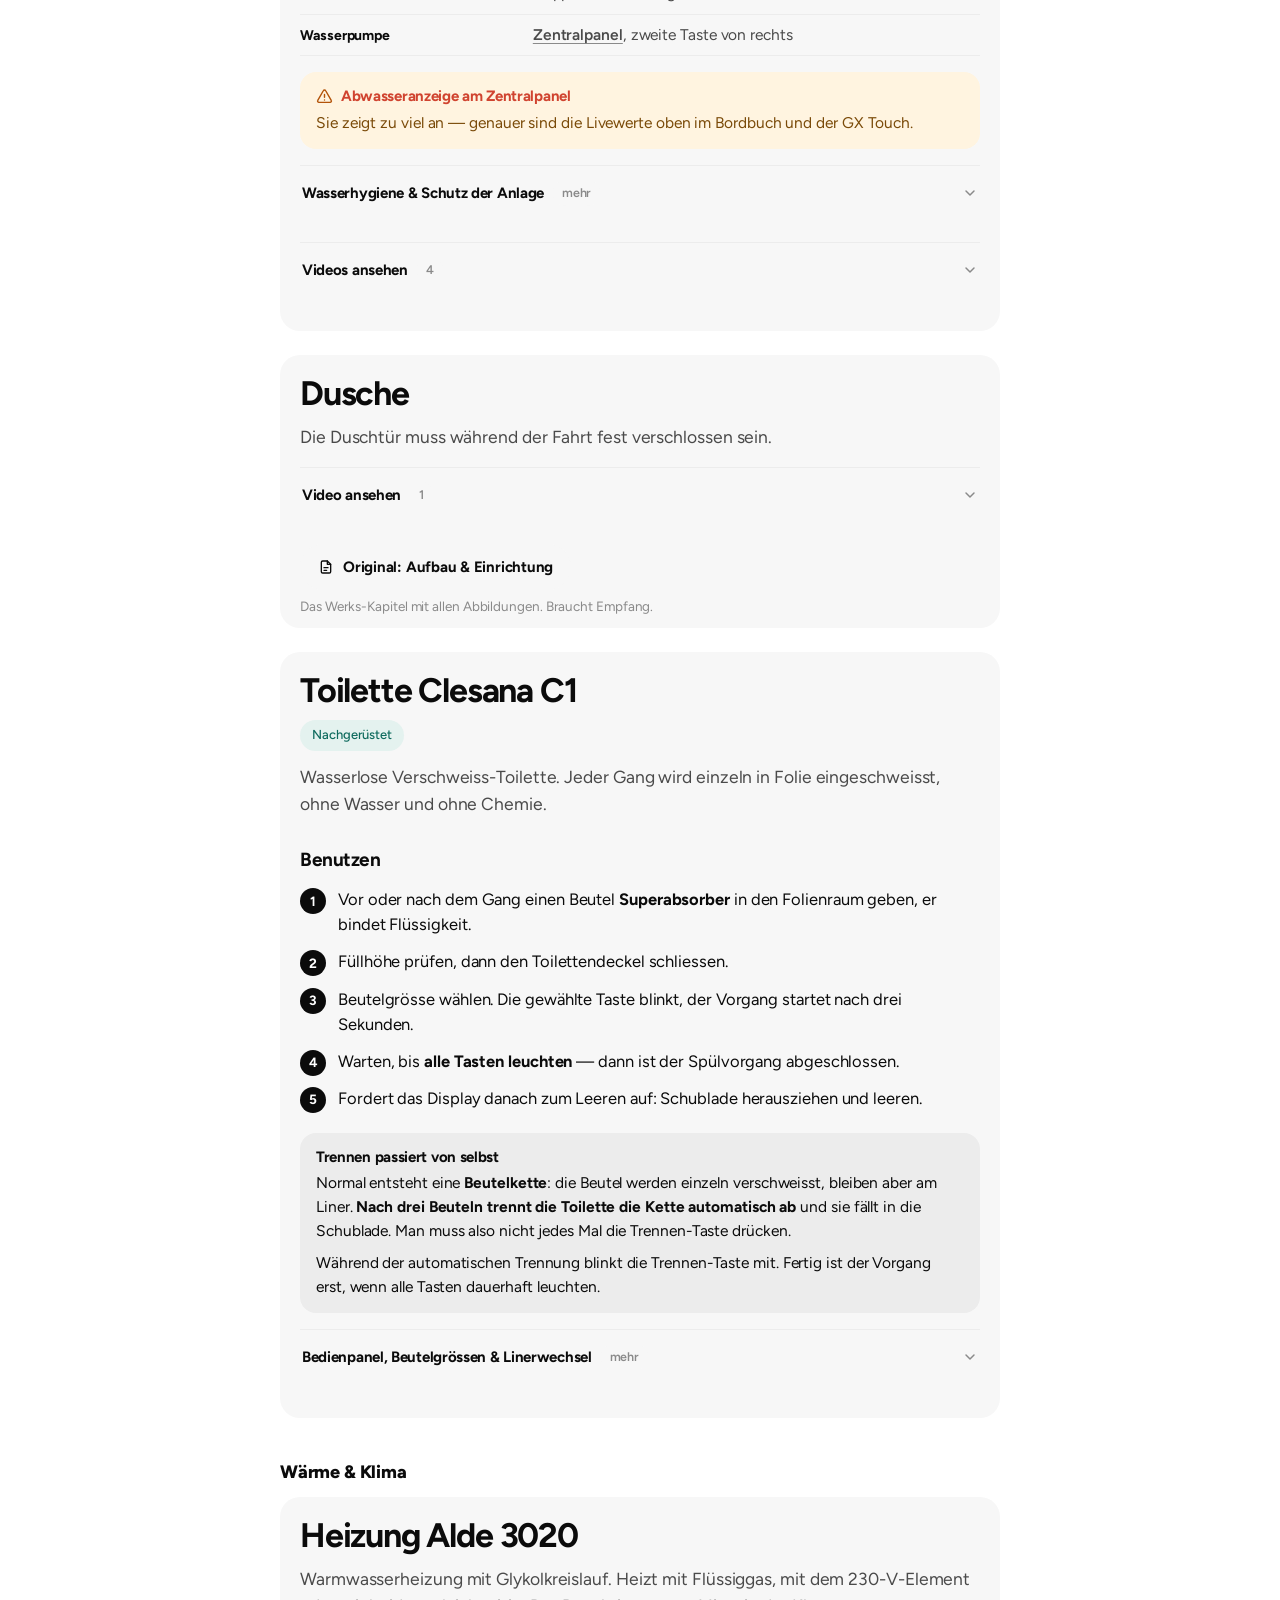
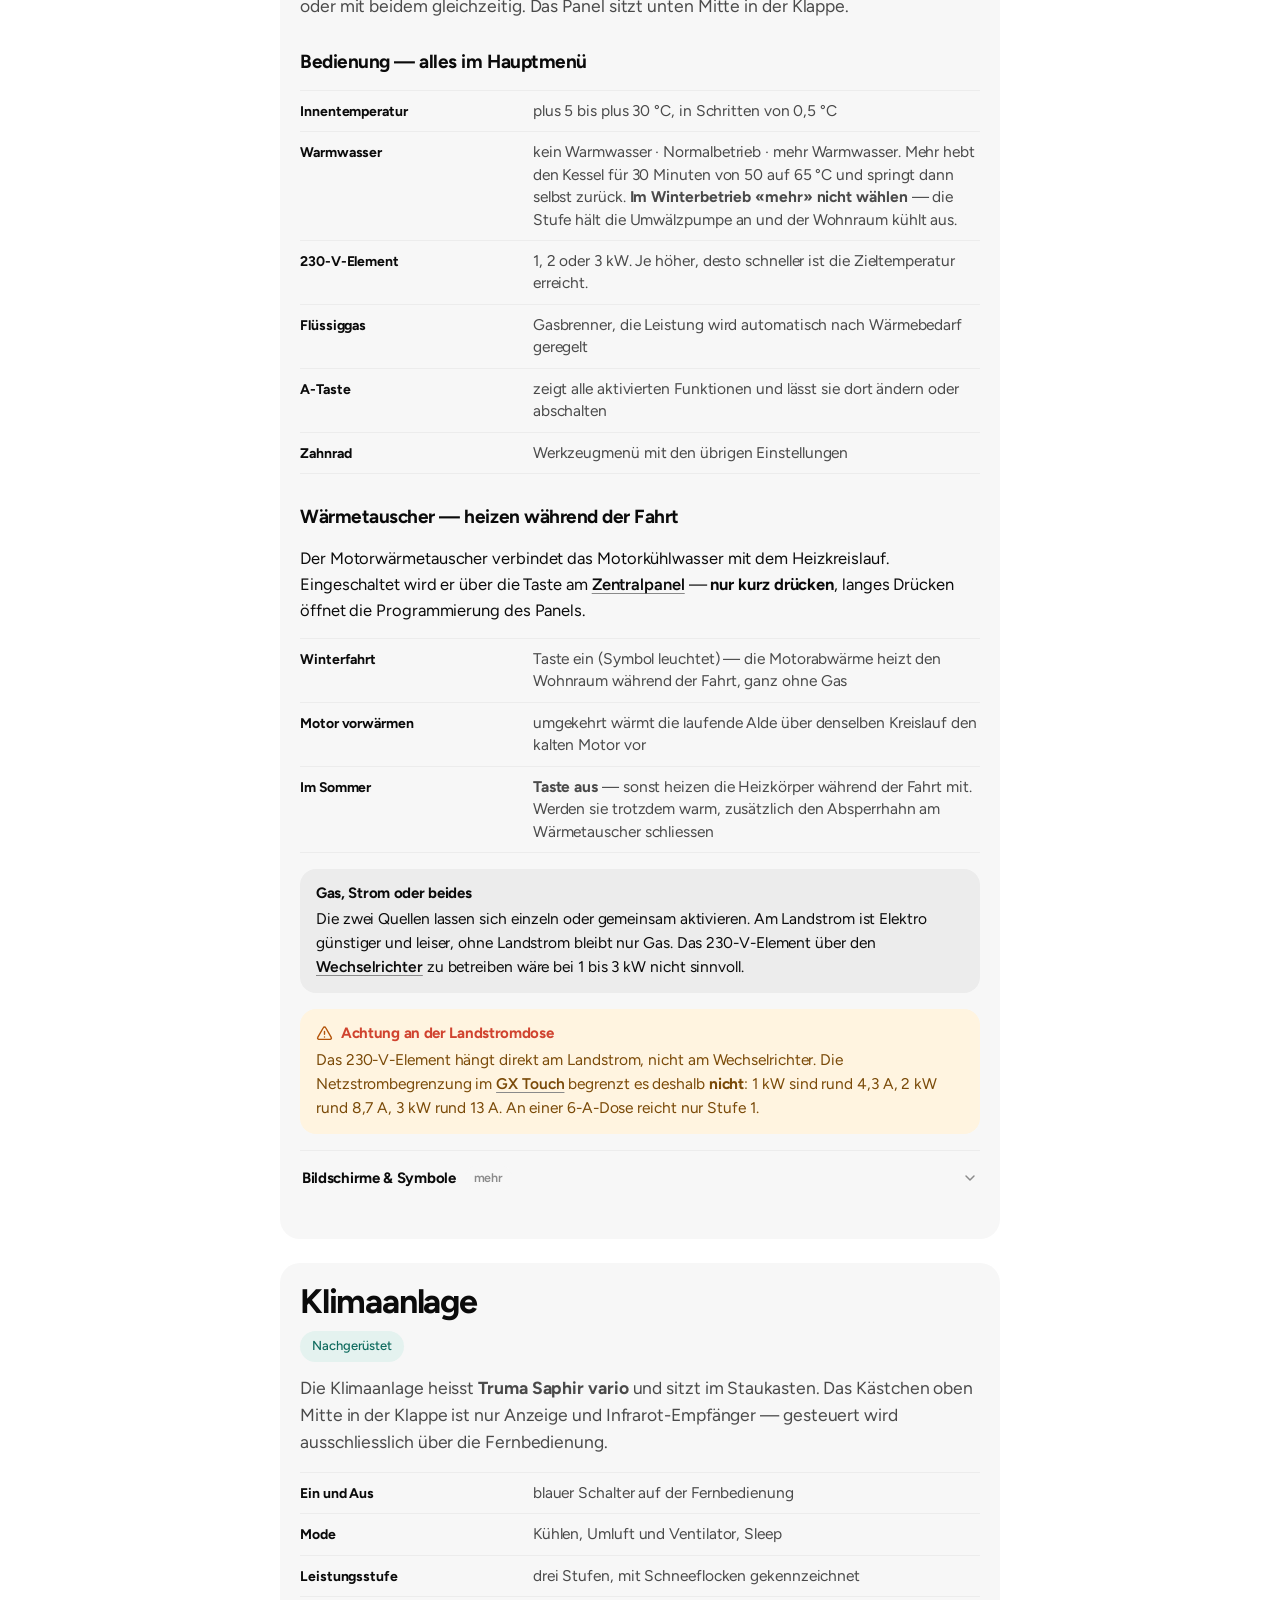
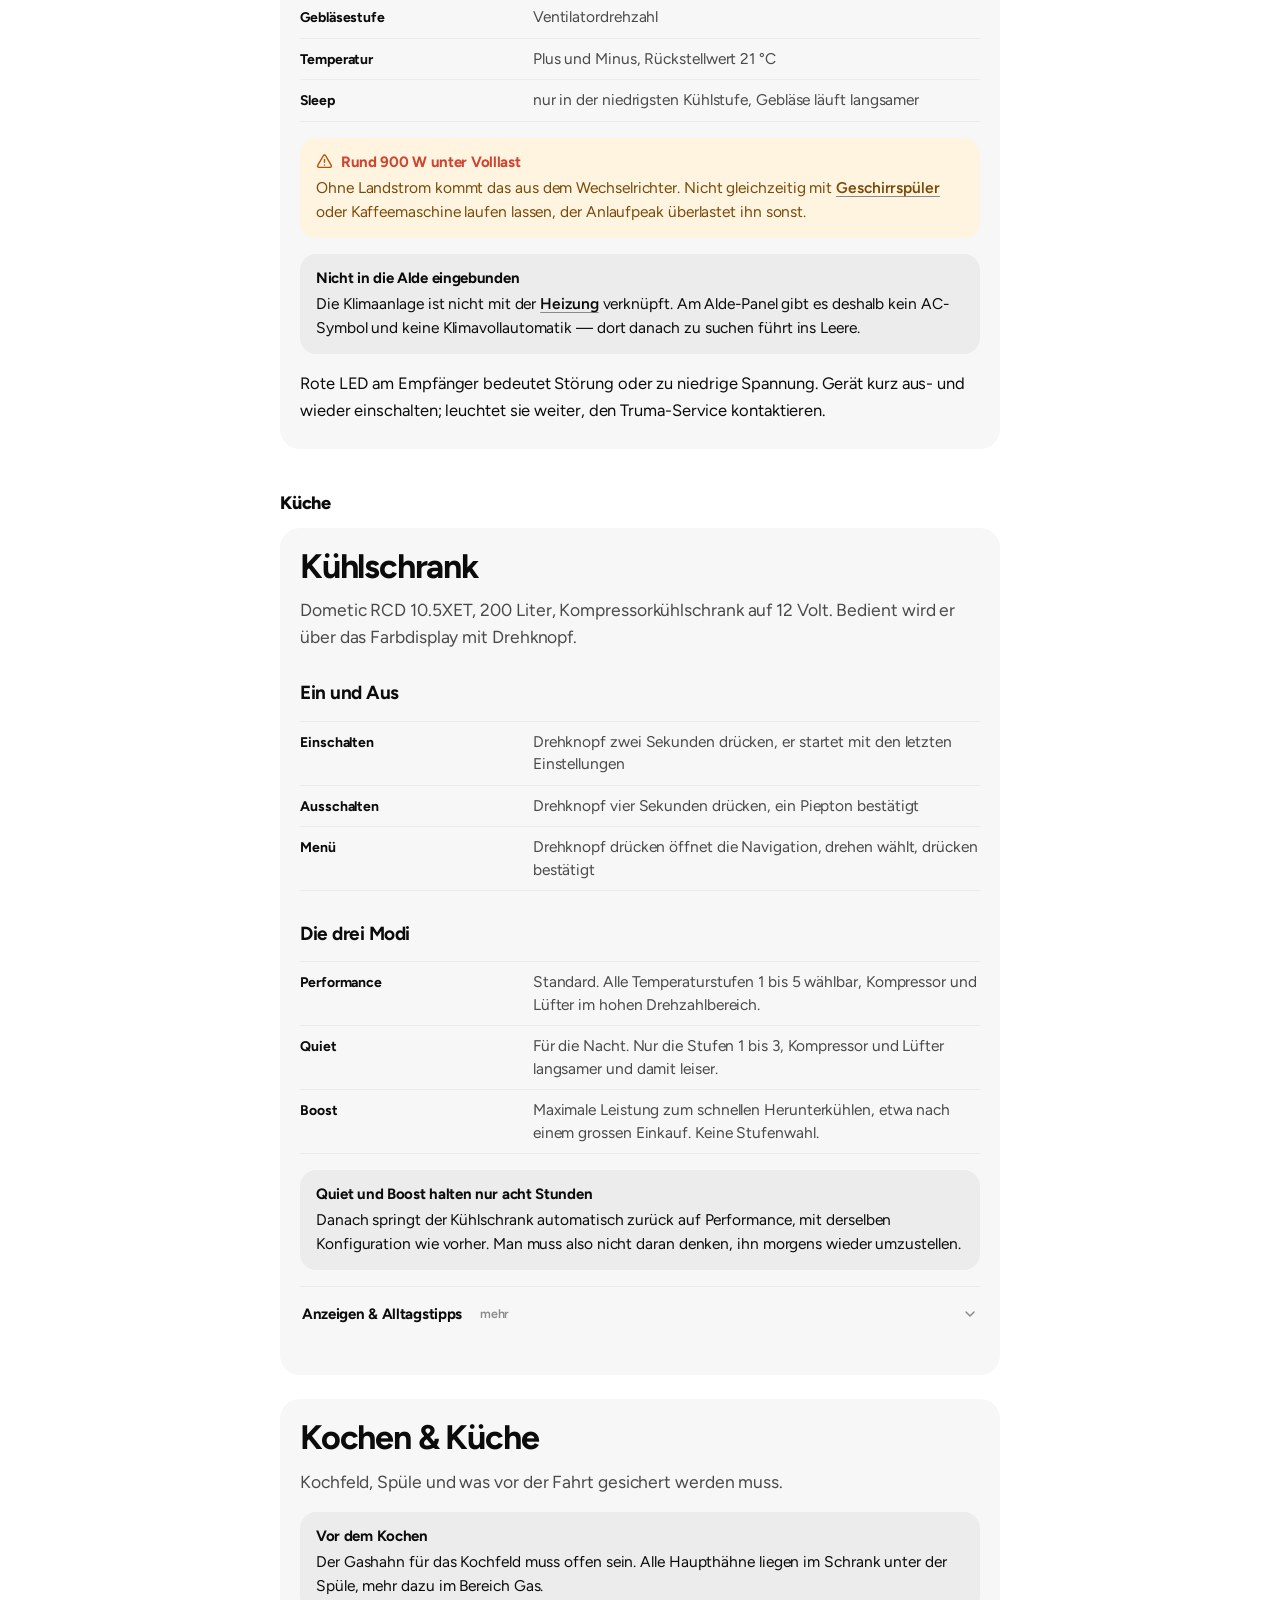
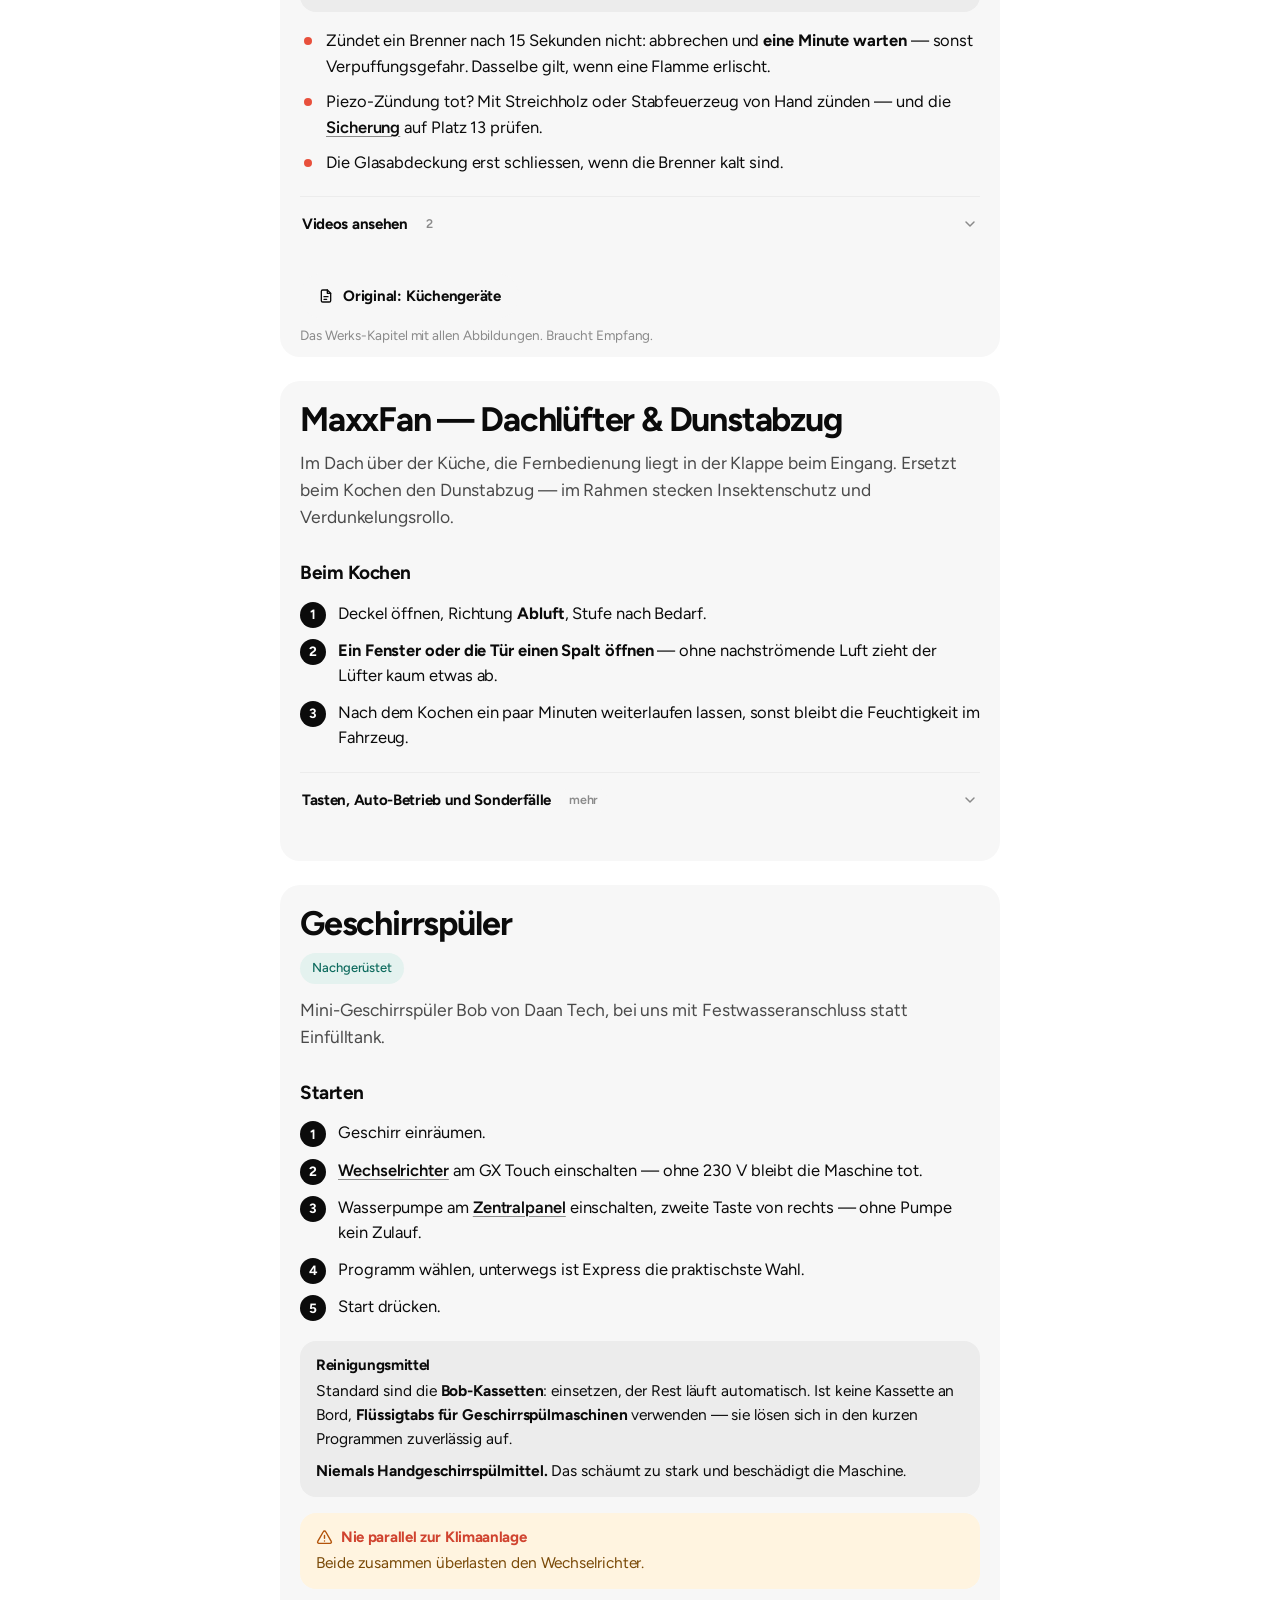
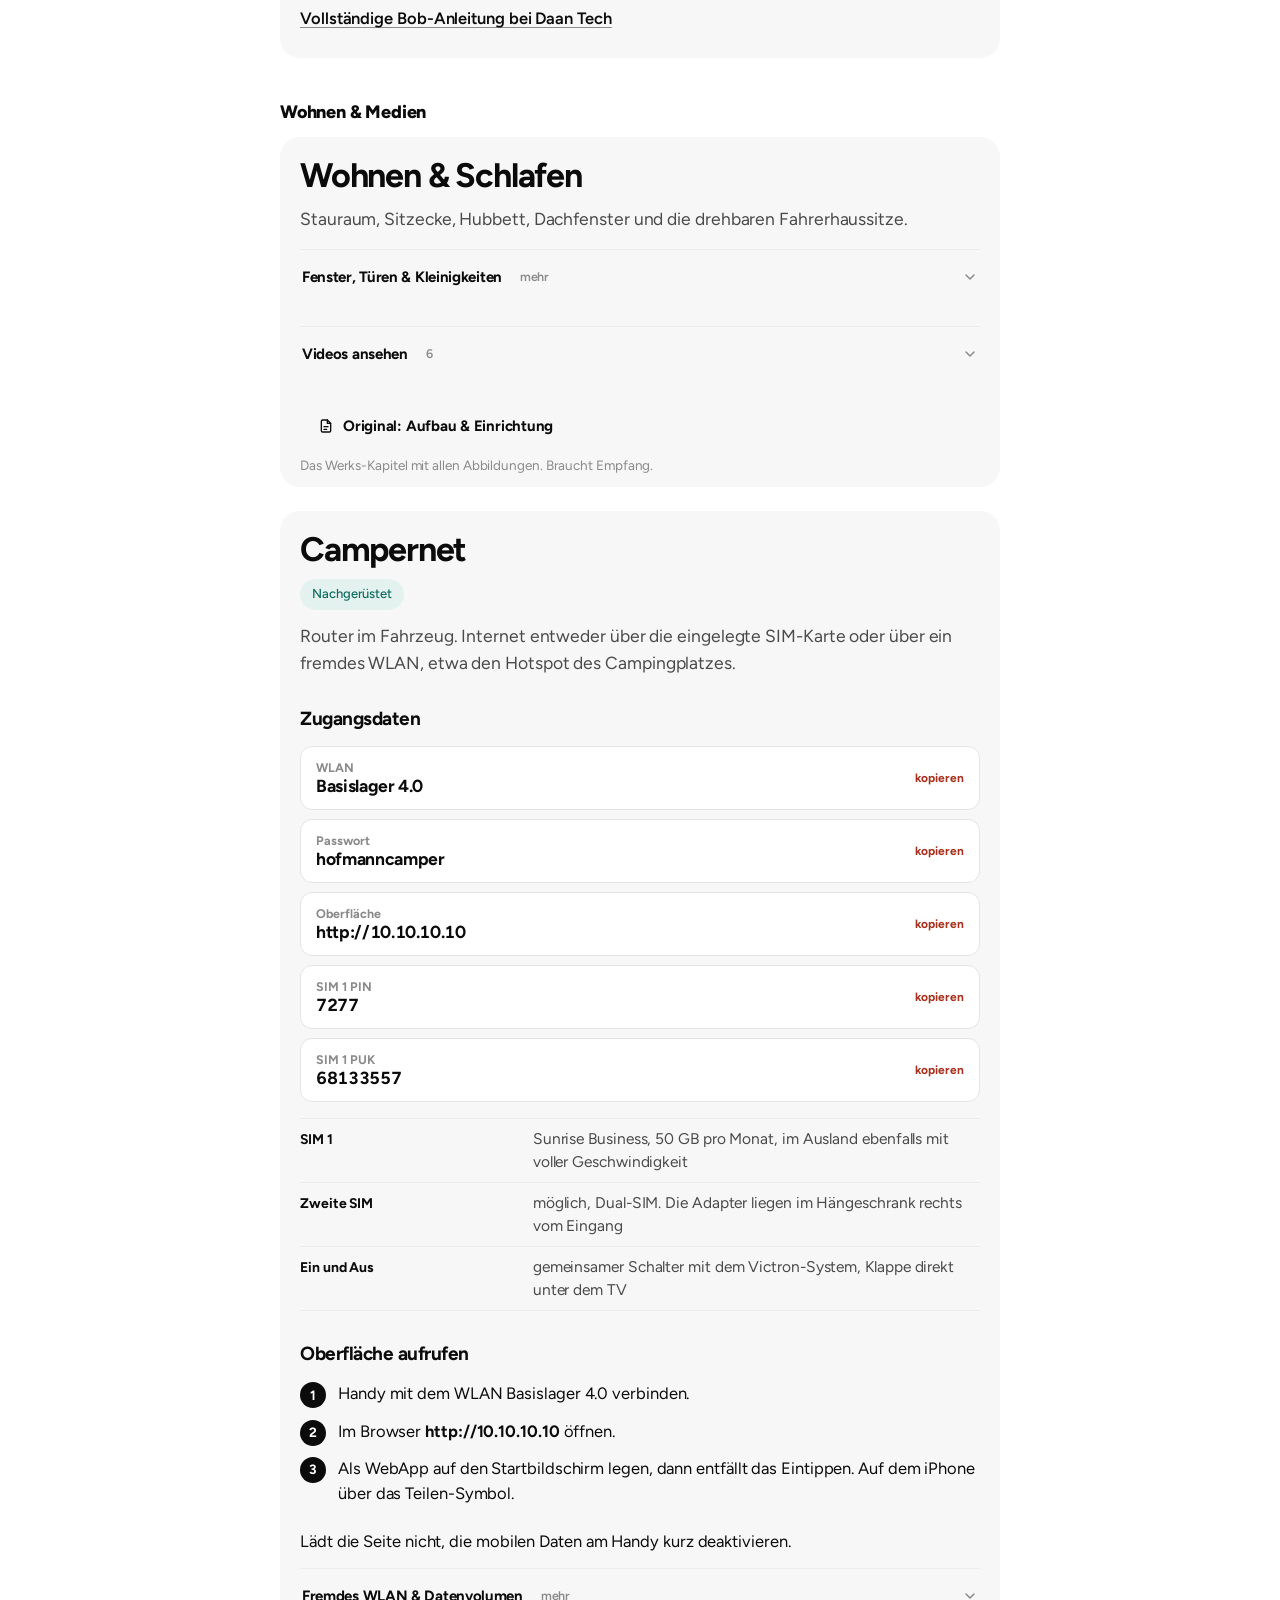
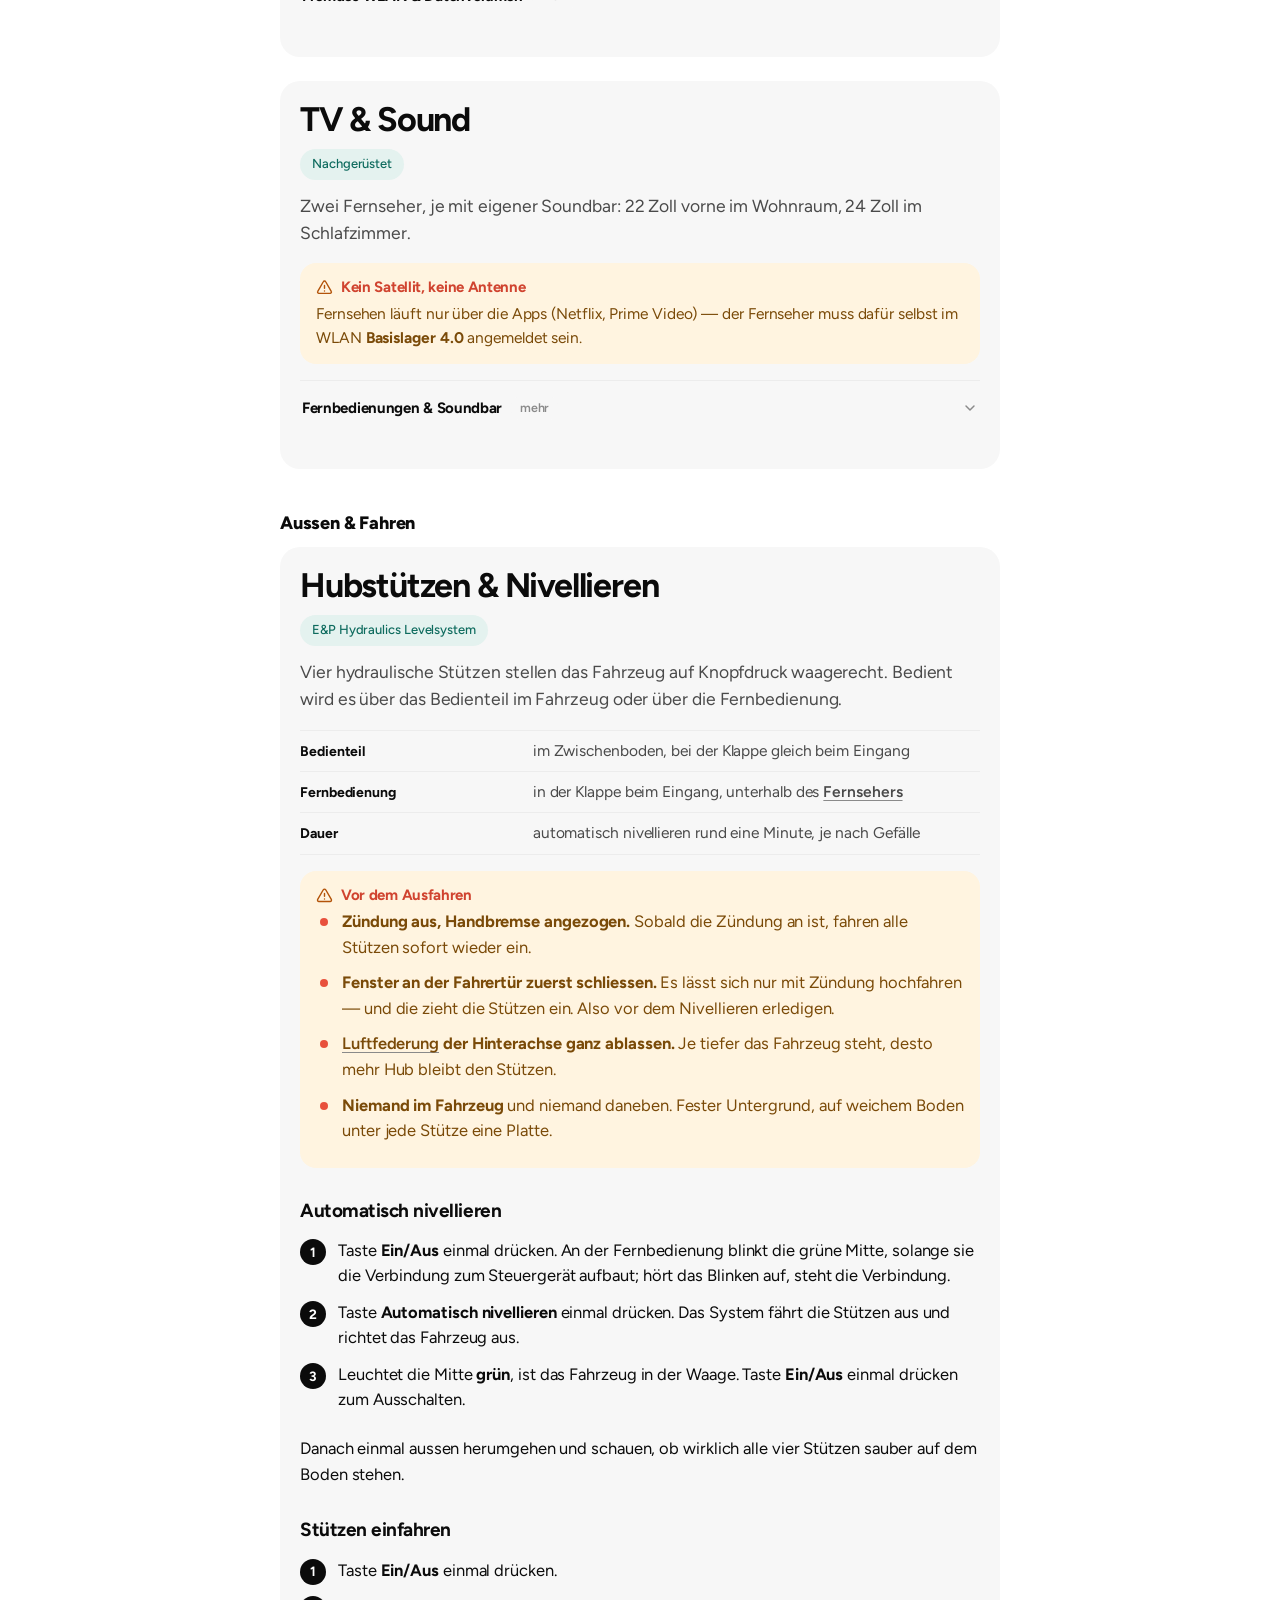
==== commit 89a96125: "Fassung 2 weich: Wortmarke statt Band, Uber-Anmutung Nach Moodboard-Entscheid des Besitzers (Logo A," ====
--- a/index.html
+++ b/index.html
@@ -4,7 +4,7 @@
 <meta charset="utf-8">
 <meta name="viewport" content="width=device-width, initial-scale=1, viewport-fit=cover">
 <meta name="format-detection" content="telephone=no">
-<meta name="theme-color" content="#222222">
+<meta name="theme-color" content="#ffffff">
 <meta name="apple-mobile-web-app-capable" content="yes">
 <meta name="apple-mobile-web-app-status-bar-style" content="default">
 <meta name="apple-mobile-web-app-title" content="Basislager 4.0">
@@ -30,11 +30,11 @@
   --mark:#FFE8AD;--ok:var(--bl-retro);
   --f:"Figtree",-apple-system,BlinkMacSystemFont,"Segoe UI",Roboto,sans-serif;
   --r:12px;--rs:12px;
-  --cta:var(--bl-signal);   /* Verlaeufe sind im CD verboten */
+  --cta:var(--bl-ink);   /* Primaeraktionen sind schwarz, Rot meldet Zustaende */
   --sh:var(--bl-shadow-sm);
   --shx:var(--bl-shadow-lg);
   --brand:url([data-uri]);
-  --cat:74px;--dock:calc(58px + env(safe-area-inset-bottom));--gut:20px;
+  --cat:104px;--dock:calc(58px + env(safe-area-inset-bottom));--gut:20px;
 }
 *{box-sizing:border-box;-webkit-tap-highlight-color:transparent}
 /* Die Wurzelgroesse folgt der iOS-Textgroesse: font:-apple-system-body
@@ -46,21 +46,14 @@
 body{margin:0;background:var(--paper);color:var(--ink);font-family:var(--f);
   font-size:0.9706rem;line-height:1.6;-webkit-font-smoothing:antialiased;overflow-x:hidden;
   letter-spacing:-.005em}
-.wrap{max-width:760px;margin:0 auto;background:var(--bl-canvas)}
+.wrap{max-width:var(--bl-content-width);margin:0 auto;background:var(--bl-surface)}
 .pad{padding:0 max(var(--gut),env(safe-area-inset-left)) var(--dock) max(var(--gut),env(safe-area-inset-right))}
 img{max-width:100%;height:auto}
 
 /* ---------- Kopf ---------- */
-.kopfband{display:flex;align-items:center;gap:12px;background:var(--bl-ink);color:#fff;
-  margin:0 calc(50% - 50vw);padding-left:var(--gut);padding-right:var(--gut);
-  min-height:60px;padding:calc(6px + env(safe-area-inset-top)) var(--gut) 6px}
-.kopfband .bandmark{width:44px;height:16px;flex:0 0 auto}
-.kopfband .wm{display:flex;flex-direction:column;line-height:1.15;margin:0}
-.kopfband .wm b{font-size:1.0588rem;font-weight:800;letter-spacing:-.02em}
-.kopfband .wm i{font-style:normal;font-size:0.7647rem;font-weight:500;letter-spacing:.1em;
-  color:rgba(255,255,255,.62);text-transform:uppercase}
-
-.hero{padding:22px var(--gut) 22px;background:var(--bl-surface)}
+.hero{padding:calc(20px + env(safe-area-inset-top)) var(--gut) 18px;background:var(--bl-surface)}
+.wortmarke{margin:0 0 16px;font-size:1.2941rem;font-weight:800;letter-spacing:-.02em;color:var(--bl-ink)}
+.wortmarke span{color:var(--bl-muted);font-weight:600}
 .hero .kicker{display:inline-flex;align-items:center;font-size:0.7647rem;font-weight:500;
   color:var(--bl-muted);margin:0 0 12px}
 
@@ -81,18 +74,14 @@
   transform:translateY(-52%);font-size:1.1176rem;font-weight:600;color:var(--grey2)}
 
 /* Suchleiste im Kopf — Anmutung wie die Suchzeile der Airbnb-App */
-.sbar{display:flex;align-items:center;gap:13px;width:100%;margin:20px 0 4px;padding:8px 8px 8px 18px;
-  background:var(--bl-surface);border:0.5px solid var(--bl-border);border-radius:var(--bl-radius-pill);cursor:pointer;
-  font-family:inherit;color:inherit;text-align:left;box-shadow:var(--bl-shadow-lg)}
-.sbar .sgo{flex:0 0 32px;width:32px;height:32px;border-radius:50%;background:var(--bl-signal);
-  display:grid;place-items:center;margin-left:auto}
-.sbar .sgo svg{width:15px;height:15px;stroke:#fff;stroke-width:2.4;fill:none;stroke-linecap:round;stroke-linejoin:round}
+.sbar{display:flex;align-items:center;gap:12px;width:100%;margin:16px 0 4px;padding:16px 20px;
+  background:var(--bl-chip);border:0;border-radius:var(--bl-radius-pill);cursor:pointer;
+  font-family:inherit;color:inherit;text-align:left}
 .sbar:active{box-shadow:var(--shx)}
 .sbar svg{width:19px;height:19px;flex:0 0 19px;stroke:var(--ink);fill:none;stroke-width:2.4;
   stroke-linecap:round}
 .sbar .sb{display:flex;flex-direction:column;line-height:1.25;min-width:0}
-.sbar .sb b{font-size:0.8824rem;font-weight:700;letter-spacing:-.02em}
-.sbar .sb small{font-size:0.7353rem;font-weight:500;color:var(--grey)}
+.sbar .sb b{font-size:1rem;font-weight:700;letter-spacing:-.01em}
 
 /* ---------- Kategorieleiste ---------- */
 .cats{position:sticky;top:0;z-index:40;background:rgba(255,255,255,.96);
@@ -101,10 +90,11 @@
   -webkit-overflow-scrolling:touch;scrollbar-width:none;
   padding:0 max(10px,env(safe-area-inset-right)) 0 max(10px,env(safe-area-inset-left))}
 .cats::-webkit-scrollbar{display:none}
-.cat{flex:0 0 auto;display:flex;flex-direction:row;align-items:center;gap:7px;
-  padding:8px 14px;border:0.5px solid var(--bl-border);background:var(--bl-surface);cursor:pointer;
-  color:var(--bl-text);border-radius:var(--bl-radius-pill);font-family:inherit;margin:6px 0}
-.cat.on{background:var(--bl-ink);border-color:var(--bl-ink);color:#fff}
+.cat{flex:0 0 auto;display:flex;flex-direction:column;align-items:center;gap:6px;
+  padding:6px 2px;border:0;background:none;cursor:pointer;
+  color:var(--bl-text);font-family:inherit;min-width:72px}
+.cat.on{color:var(--bl-ink)}
+.cat.on span{font-weight:700}
 .cat svg{width:23px;height:23px;stroke:currentColor;fill:none;stroke-width:1.7;
   stroke-linecap:round;stroke-linejoin:round}
 /* Symbolsatz: gezeichnet als Grundform, flaechig wo Flaeche besser traegt.
@@ -113,10 +103,10 @@
 
 /* Hauptsymbole flaechig und dezent farbig, mit weichem Schatten fuer Tiefe */
 .cat .ic-lin{display:none}
-.cat .ic-vol{display:block;width:19px;height:19px;fill:currentColor;stroke:none;
-  filter:drop-shadow(0 1px 1px rgba(0,0,0,.18));opacity:.85;
-  transition:opacity .15s ease}
-.cat.on .ic-vol{opacity:1;filter:none}
+.cat .ic-vol{display:block;width:58px;height:58px;padding:16px;box-sizing:border-box;
+  fill:currentColor;stroke:none;background:var(--bl-chip);border-radius:var(--bl-radius-md);
+  transition:background .15s ease}
+.cat.on .ic-vol{background:var(--bl-ink);color:#fff !important}
 .cat .ic-vol .ak{fill:currentColor;opacity:.72}
 .cat .ic-vol .rt{fill:currentColor;opacity:.85}
 .cat[data-cat="start"] .ic-vol{color:#C1663F}
@@ -134,8 +124,8 @@
 @media (prefers-reduced-motion:reduce){.cat .ic-vol{transition:none}}
 
 /* ---------- Untere Leiste ---------- */
-.dock{position:fixed;left:0;right:0;bottom:0;z-index:45;background:rgba(255,255,255,.92);
-  box-shadow:var(--bl-shadow-lg);
+.dock{position:fixed;left:0;right:0;bottom:0;z-index:45;background:rgba(255,255,255,.94);
+  border-top:1px solid var(--bl-hairline);
   -webkit-backdrop-filter:blur(8px);backdrop-filter:blur(8px);
   border-top:1px solid var(--line);display:flex;
   padding:0 env(safe-area-inset-right) env(safe-area-inset-bottom) env(safe-area-inset-left)}
@@ -147,7 +137,8 @@
 .dock button:active{color:var(--bl-ink)}
 
 
-.bandmark-leer{display:block;width:76px;height:26px;color:var(--bl-border);margin:0 0 14px}
+.wortzeichen{margin:0 0 14px;font-size:1.0588rem;font-weight:800;letter-spacing:-.02em;color:var(--bl-muted)}
+.wortzeichen span{font-weight:600;color:var(--bl-muted)}
 /* ---------- Frag das Bordbuch ---------- */
 
 /* Verlauf */
@@ -288,14 +279,10 @@
 .tocitem .chev{flex:0 0 auto;width:16px;height:16px;stroke:var(--grey2);fill:none;stroke-width:2}
 
 /* ---------- Abschnitte ---------- */
-section{background:var(--bl-surface);border:0.5px solid var(--bl-border);
-  border-radius:var(--bl-radius-md);box-shadow:var(--bl-shadow-md);
-  padding:18px 20px 10px;margin:14px 0 24px;scroll-margin-top:calc(var(--cat) + 12px)}
-.part{--bl-cut:33px;display:inline-flex;align-items:center;margin:44px 0 -8px;
-  background:var(--bl-ink);color:#fff;height:30px;
-  padding:0 18px 0 calc(var(--bl-cut) + 10px);
-  clip-path:polygon(var(--bl-cut) 0, 100% 0, 100% 100%, 0 100%);
-  font-size:0.7059rem;font-weight:600;letter-spacing:.1em;text-transform:uppercase}
+section{background:var(--bl-canvas);border:0;border-radius:var(--bl-radius-lg);
+  padding:20px 20px 12px;margin:14px 0 24px;scroll-margin-top:calc(var(--cat) + 12px)}
+.part{display:flex;align-items:center;margin:40px 0 -4px;
+  color:var(--bl-ink);font-size:1.0588rem;font-weight:800;letter-spacing:-.01em}
 .part svg{display:none;width:19px;height:19px;stroke:currentColor;fill:none;stroke-width:1.9;
   stroke-linecap:round;stroke-linejoin:round}
 h2{font-size:clamp(26px,6.6vw,34px);font-weight:700;line-height:1.12;letter-spacing:-.035em;margin:0 0 10px}
@@ -337,13 +324,13 @@
 .chip s{text-decoration:none;font-weight:700;color:var(--rausch-text)}
 
 /* Hinweiskästen */
-.cal{padding:13px 16px;margin:0 0 16px;background:var(--bl-canvas);border-radius:var(--bl-radius-md)}
+.cal{padding:14px 16px;margin:0 0 16px;background:var(--bl-einlage);border-radius:var(--bl-radius-md)}
 .cal:not(.warn) .t svg{display:none}
 .cal.warn{background:var(--bl-warn-bg);border:0}
 .cal.warn .t{color:var(--bl-warn-text)}
 .cal.warn .t svg{stroke:var(--bl-warn)}
 .cal.warn p,.cal.warn li{color:var(--bl-warn-text)}
-.cal.tip{background:var(--bl-canvas);border:0}
+.cal.tip{background:var(--bl-einlage);border:0}
 .cal .t{display:flex;align-items:center;gap:8px;font-weight:700;font-size:0.8824rem;margin-bottom:4px;
   letter-spacing:-.02em;line-height:1.35}
 .cal .t svg{width:17px;height:17px;flex:0 0 17px;stroke:currentColor;fill:none;stroke-width:2;
@@ -506,7 +493,7 @@
 .tile.breit svg{flex:0 0 22px}
 .tile.breit b{flex:0 0 auto}
 .tile{display:flex;flex-direction:column;gap:9px;padding:15px 14px;text-decoration:none;
-  border:1px solid var(--line);border-radius:var(--rs);background:var(--paper);color:var(--ink)}
+  border:0;border-radius:var(--bl-radius-md);background:var(--bl-surface);color:var(--ink)}
 .tile:active{background:var(--soft)}
 .tile svg{width:22px;height:22px;stroke:var(--rausch-text);fill:none;stroke-width:1.9;
   stroke-linecap:round;stroke-linejoin:round}
@@ -552,12 +539,8 @@
 <body>
 <div class="wrap">
 
-<div class="kopfband">
-  <svg class="bandmark" viewBox="10.20 15.00 189.80 65.47" role="img" aria-label="Basislager 4.0"><path fill="none" stroke="currentColor" stroke-width="26" stroke-linejoin="round" stroke-linecap="butt" d="M 20.90 68.81 L 64 30 L 198 30"/></svg>
-  <h1 class="wm"><b>Basislager</b><i>4.0 · ARTO 88 LE</i></h1>
-</div>
-
 <header class="hero">
+  <p class="wortmarke">Basislager<span> 4.0</span></p>
   <div class="stats">
     <div class="stat" data-mess="batterie"><svg viewBox="0 0 24 24" aria-hidden="true"><rect x="2.5" y="7.5" width="16" height="9" rx="2.5"/><path d="M21.5 10.5v3"/><path d="M5.5 10.5h6"/></svg><b>540 Ah</b><span>Batterie</span></div>
     <div class="stat" data-mess="ac"><svg viewBox="0 0 24 24" aria-hidden="true"><path d="M13 2.5 4.5 13.5H11l-1 8 8.5-11.5H12z"/></svg><b>1600 W</b><span>Dauer AC</span></div>
@@ -570,8 +553,7 @@
 
   <button class="sbar" id="sbar" type="button">
     <svg viewBox="0 0 24 24" aria-hidden="true"><circle cx="10.5" cy="10.5" r="6.5"/><path d="M15.5 15.5 21 21"/></svg>
-    <span class="sb"><b>Im Bordbuch suchen</b><small>Kapitel, Werte, Zugangsdaten</small></span>
-    <span class="sgo" aria-hidden="true"><svg viewBox="0 0 24 24"><path d="M4 12h15"/><path d="M13 6l6 6-6 6"/></svg></span>
+    <span class="sb"><b>Im Bordbuch suchen</b></span>
   </button>
 </header>
 
@@ -2197,11 +2179,11 @@
 </div>
 
 <footer>
-  <svg class="bandmark-leer" viewBox="10.20 15.00 189.80 65.47" role="img" aria-label="Basislager 4.0"><path fill="none" stroke="currentColor" stroke-width="26" stroke-linejoin="round" stroke-linecap="butt" d="M 20.90 68.81 L 64 30 L 198 30"/></svg>
+  <p class="wortzeichen">Basislager<span> 4.0</span></p>
   <p><b>Basislager 4.0</b> · Persönliches Bordbuch für Familie Hofmann. Ergänzt die Original-Herstellerunterlagen, ersetzt sie nicht.</p>
   <p>Die Videos stammen von Niesmann+Bischoff und zeigen den Arto Modelljahr 2019, unser Fahrzeug ist von 2016. Der Aufbau ist im Wesentlichen gleich, einzelne Details können abweichen. Die Player laden erst beim Antippen und brauchen dafür Internet.</p>
   <p>Enthält Zugangsdaten. Vor dem Weitergeben an Dritte bedenken.</p>
-  <p class="vers">Bordbuch Version 35</p>
+  <p class="vers">Bordbuch Version 36</p>
 </footer>
 </div>
 
@@ -2478,7 +2460,7 @@
 
   function start(){
     flog.innerHTML='<div class="fstart">'+
-      '<svg class="bandmark-leer" viewBox="10.20 15.00 189.80 65.47" role="img" aria-label="Basislager 4.0"><path fill="none" stroke="currentColor" stroke-width="26" stroke-linejoin="round" stroke-linecap="butt" d="M 20.90 68.81 L 64 30 L 198 30"/></svg>'+
+      '<p class="wortzeichen">Basislager<span> 4.0</span></p>'+
       '<h3>Frag das Bordbuch</h3>'+
       '<p class="vor">Stell eine ganze Frage, so wie du sie einem Menschen stellen würdest. '+
       'Die Antwort kommt aus diesem Bordbuch und bezieht die aktuellen Werte der Anlage ein.</p>'+
@@ -2698,7 +2680,7 @@
 
 var HINTS=['Passwort','PIN','Sicherung','Beutel','Abwasser','Gasflasche','Markise','Einwintern','Ankommen'];
 function hint(){
-  return '<div class="shint"><svg class="bandmark-leer" viewBox="10.20 15.00 189.80 65.47" role="img" aria-label="Basislager 4.0"><path fill="none" stroke="currentColor" stroke-width="26" stroke-linejoin="round" stroke-linecap="butt" d="M 20.90 68.81 L 64 30 L 198 30"/></svg><b>Häufig gesucht</b>'+
+  return '<div class="shint"><p class="wortzeichen">Basislager<span> 4.0</span></p><b>Häufig gesucht</b>'+
     HINTS.map(function(w){return '<span>'+esc(w)+'</span>';}).join('')+'</div>';
 }
 
--- a/assets/tokens.css
+++ b/assets/tokens.css
@@ -1,95 +1,58 @@
-/* Basislager 4.0 — Design-Tokens
-   Einzige Quelle der Wahrheit für Farbe, Typografie, Radien, Schatten, Abstände.
-   Keine Farbe, kein Radius, kein Schatten darf im Bordbuch hartcodiert werden. */
+/* Basislager 4.0 — Design-Tokens, Fassung 2 «weich»
+   Einzige Quelle der Wahrheit für Farbe, Typografie, Radien, Schatten.
+   Richtung: weich und monochrom — Schwarz-Weiss trägt, Grau gliedert,
+   Farbe ist die Ausnahme. Signal-Rot meldet Zustände (Tank fast leer,
+   Alarm), nie Aktionen: Primäraktionen sind schwarz. */
 
 :root {
   /* ---------- Farbe: Akzent ---------- */
-  --bl-signal:            #E8503C;  /* Primäraktion, Suchknopf. Sparsam. */
+  --bl-signal:            #E8503C;  /* Zustandsmeldungen: Ampeln, Alarme */
   --bl-signal-hover:      #D0432F;
-  --bl-signal-bg:         #FDEDEA;  /* Fläche hinter Signal-Text */
-  --bl-signal-text:       #A8321F;  /* Signal-Text auf --bl-signal-bg */
+  --bl-signal-bg:         #FDEDEA;
+  --bl-signal-text:       #A8321F;
 
-  --bl-retro:             #007A78;  /* Badge «Nachgerüstet» */
-  --bl-retro-bg:          #E6F4F3;
-  --bl-retro-text:        #005E5C;
+  --bl-retro:             #0E6B5E;  /* Badge «Nachgerüstet», Haken */
+  --bl-retro-bg:          #E4F2EF;
+  --bl-retro-text:        #0E6B5E;
 
-  --bl-warn:              #B35309;  /* Achtung, Warnbox */
-  --bl-warn-bg:           #FFF8E6;
-  --bl-warn-text:         #7A3A06;
+  --bl-warn:              #B35309;  /* Warnboxen — amber, nie rot */
+  --bl-warn-bg:           #FFF4E0;
+  --bl-warn-text:         #7A4A08;
 
   /* ---------- Farbe: Neutral ---------- */
-  --bl-ink:               #222222;  /* Überschriften, Zahlen */
-  --bl-text:              #484848;  /* Lauftext */
-  --bl-muted:             #717171;  /* Label, Bildlegende, Meta */
-  --bl-border:            #DDDDDD;  /* Rahmen von Cards und Buttons */
-  --bl-hairline:          #EBEBEB;  /* Trennlinie innerhalb einer Card */
-  --bl-surface:           #FFFFFF;  /* Card */
-  --bl-canvas:            #F7F7F7;  /* Seitenhintergrund, Sektionsfläche */
+  --bl-ink:               #0B0B0B;  /* Überschriften, Zahlen, Primäraktionen */
+  --bl-text:              #4A4A4A;  /* Lauftext */
+  --bl-muted:             #8A8A8A;  /* Label, Legende, Meta */
+  --bl-border:            #E4E4E4;  /* seltene Rahmen (Eingabefelder) */
+  --bl-hairline:          #ECECEC;  /* Trennlinie innerhalb einer Fläche */
+  --bl-surface:           #FFFFFF;  /* Seitengrund */
+  --bl-canvas:            #F7F7F7;  /* Karten und Sektionsflächen */
+  --bl-chip:              #F3F3F3;  /* Suchfeld, Kacheln */
+  --bl-einlage:           #ECECEC;  /* Hinweisboxen innerhalb einer Karte */
 
   /* ---------- Typografie ---------- */
   --bl-font: "Figtree", -apple-system, BlinkMacSystemFont, "Segoe UI", sans-serif;
   --bl-mono: ui-monospace, SFMono-Regular, "SF Mono", Menlo, monospace;
 
-  --bl-size-display:      2rem;      /* 32px — nur Seitentitel */
-  --bl-size-h1:           1.625rem;  /* 26px — Bereichstitel */
-  --bl-size-h2:           1.375rem;  /* 22px — Kapiteltitel */
-  --bl-size-h3:           1.125rem;  /* 18px — Abschnittstitel */
-  --bl-size-body:         1rem;      /* 16px — Lauftext */
-  --bl-size-small:        0.875rem;  /* 14px — Label, Legende */
-  --bl-size-caption:      0.8125rem; /* 13px — Meta, Pill, Badge */
+  --bl-size-display:      2rem;
+  --bl-size-h1:           1.625rem;
+  --bl-size-h2:           1.375rem;
+  --bl-size-h3:           1.125rem;
+  --bl-size-body:         1rem;
+  --bl-size-small:        0.875rem;
+  --bl-size-caption:      0.8125rem;
 
-  --bl-weight-regular:    400;
-  --bl-weight-medium:     500;
-  --bl-weight-semibold:   600;
-  --bl-weight-bold:       700;
-  --bl-weight-extrabold:  800;
+  /* ---------- Form ---------- */
+  --bl-radius-sm:         12px;     /* Knöpfe, Felder */
+  --bl-radius-md:         16px;     /* Kacheln, Boxen */
+  --bl-radius-lg:         20px;     /* Karten, Dialoge */
+  --bl-radius-pill:       999px;
 
-  --bl-leading-tight:     1.2;
-  --bl-leading-snug:      1.35;
-  --bl-leading-body:      1.6;
+  /* ---------- Schatten: fast keine ---------- */
+  --bl-shadow-sm:         none;
+  --bl-shadow-md:         none;
+  --bl-shadow-lg:         0 8px 30px rgba(0,0,0,.14);  /* nur Dialoge */
 
-  --bl-track-display:     -0.02em;   /* nur ab 26px aufwärts */
-  --bl-track-normal:      0;
-
-  /* ---------- Radien ---------- */
-  --bl-radius-sm:         8px;       /* Button, Eingabefeld, Copy-Feld */
-  --bl-radius-md:         12px;      /* Card, Bild, Hinweisbox */
-  --bl-radius-lg:         16px;      /* Sektionsfläche, Modal */
-  --bl-radius-pill:       999px;     /* Pill, Badge, Suchfeld */
-
-  /* ---------- Schatten ---------- */
-  --bl-shadow-sm:         0 1px 2px rgba(0, 0, 0, 0.08);
-  --bl-shadow-md:         0 2px 8px rgba(0, 0, 0, 0.10);
-  --bl-shadow-lg:         0 6px 20px rgba(0, 0, 0, 0.12);
-
-  /* ---------- Abstände (4er-Raster) ---------- */
-  --bl-space-1:  0.25rem;  /*  4px */
-  --bl-space-2:  0.5rem;   /*  8px */
-  --bl-space-3:  0.75rem;  /* 12px */
-  --bl-space-4:  1rem;     /* 16px */
-  --bl-space-6:  1.5rem;   /* 24px */
-  --bl-space-8:  2rem;     /* 32px */
-  --bl-space-12: 3rem;     /* 48px */
-  --bl-space-16: 4rem;     /* 64px */
-
-  /* ---------- Formsprache ---------- */
-  --bl-angle:             42deg;     /* Scheibenneigung des Arto. Jeder Schnitt nutzt ihn. */
-  --bl-cut:               33px;      /* waagrechter Versatz bei 30 px Höhe: h / tan(42) */
-  --bl-band-ratio:        0.9004;    /* tan(42) — Versatz = Höhe / diesen Wert */
-
-  /* ---------- Layout ---------- */
-  --bl-content-width:     760px;     /* Lesespalte */
-  --bl-touch-min:         44px;      /* kleinste Tap-Fläche */
-
-  /* ---------- Bewegung ---------- */
-  --bl-dur-fast:          120ms;
-  --bl-dur-base:          200ms;
-  --bl-ease:              cubic-bezier(0.2, 0, 0.2, 1);
+  /* ---------- Breite ---------- */
+  --bl-content-width:     760px;
 }
-
-@media (prefers-reduced-motion: reduce) {
-  :root {
-    --bl-dur-fast: 0ms;
-    --bl-dur-base: 0ms;
-  }
-}
